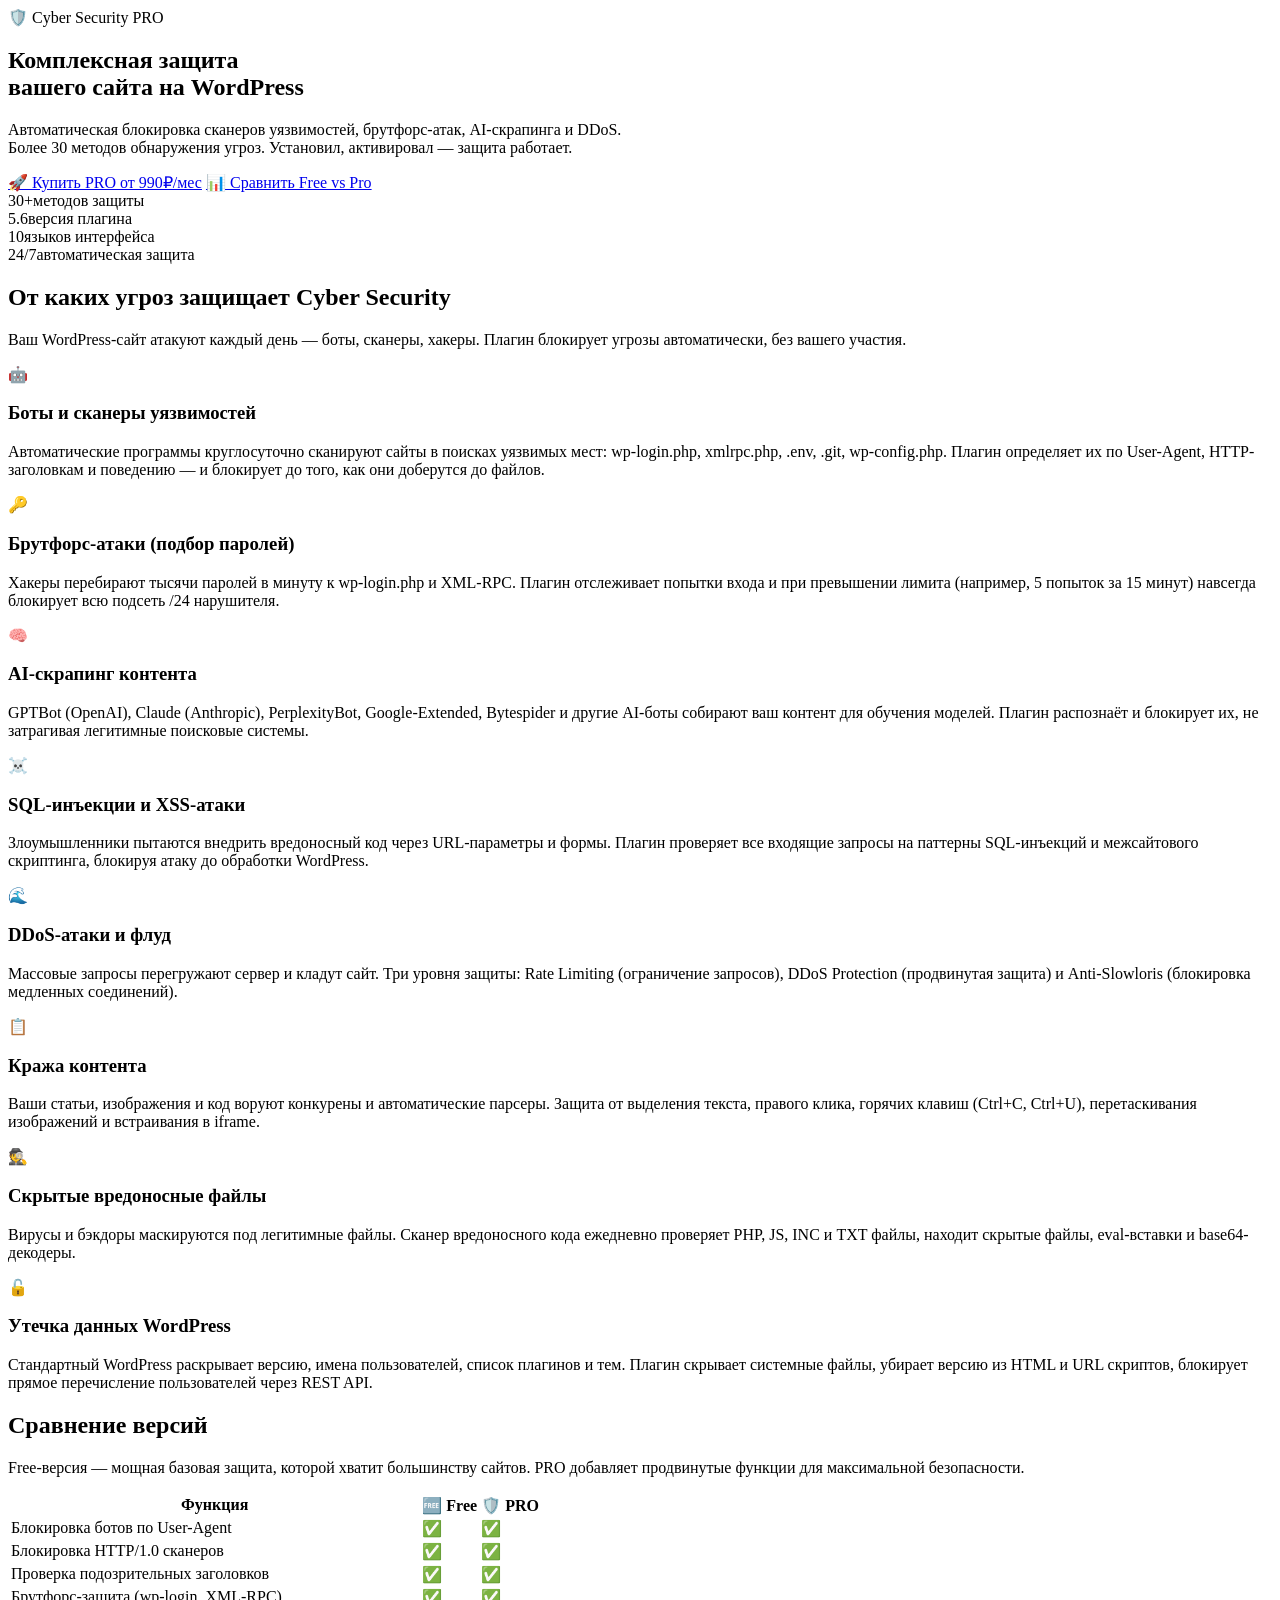
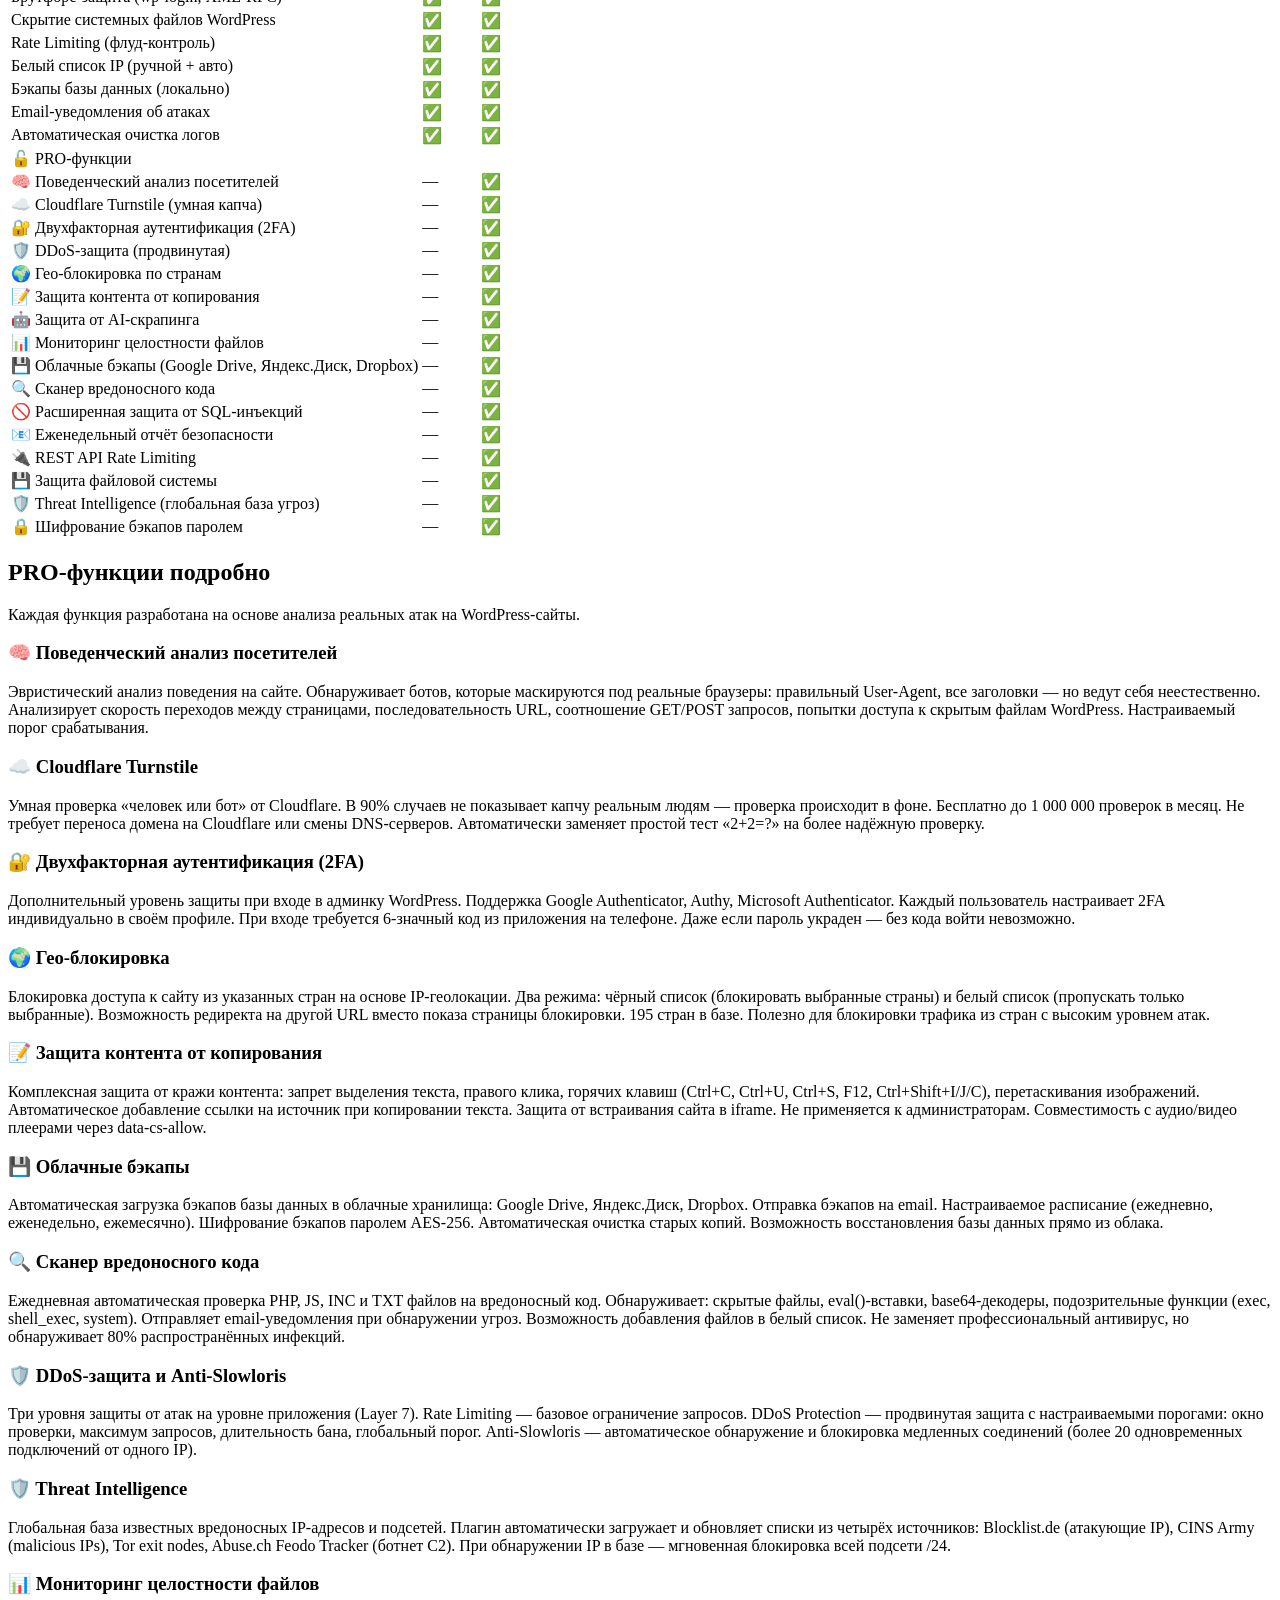
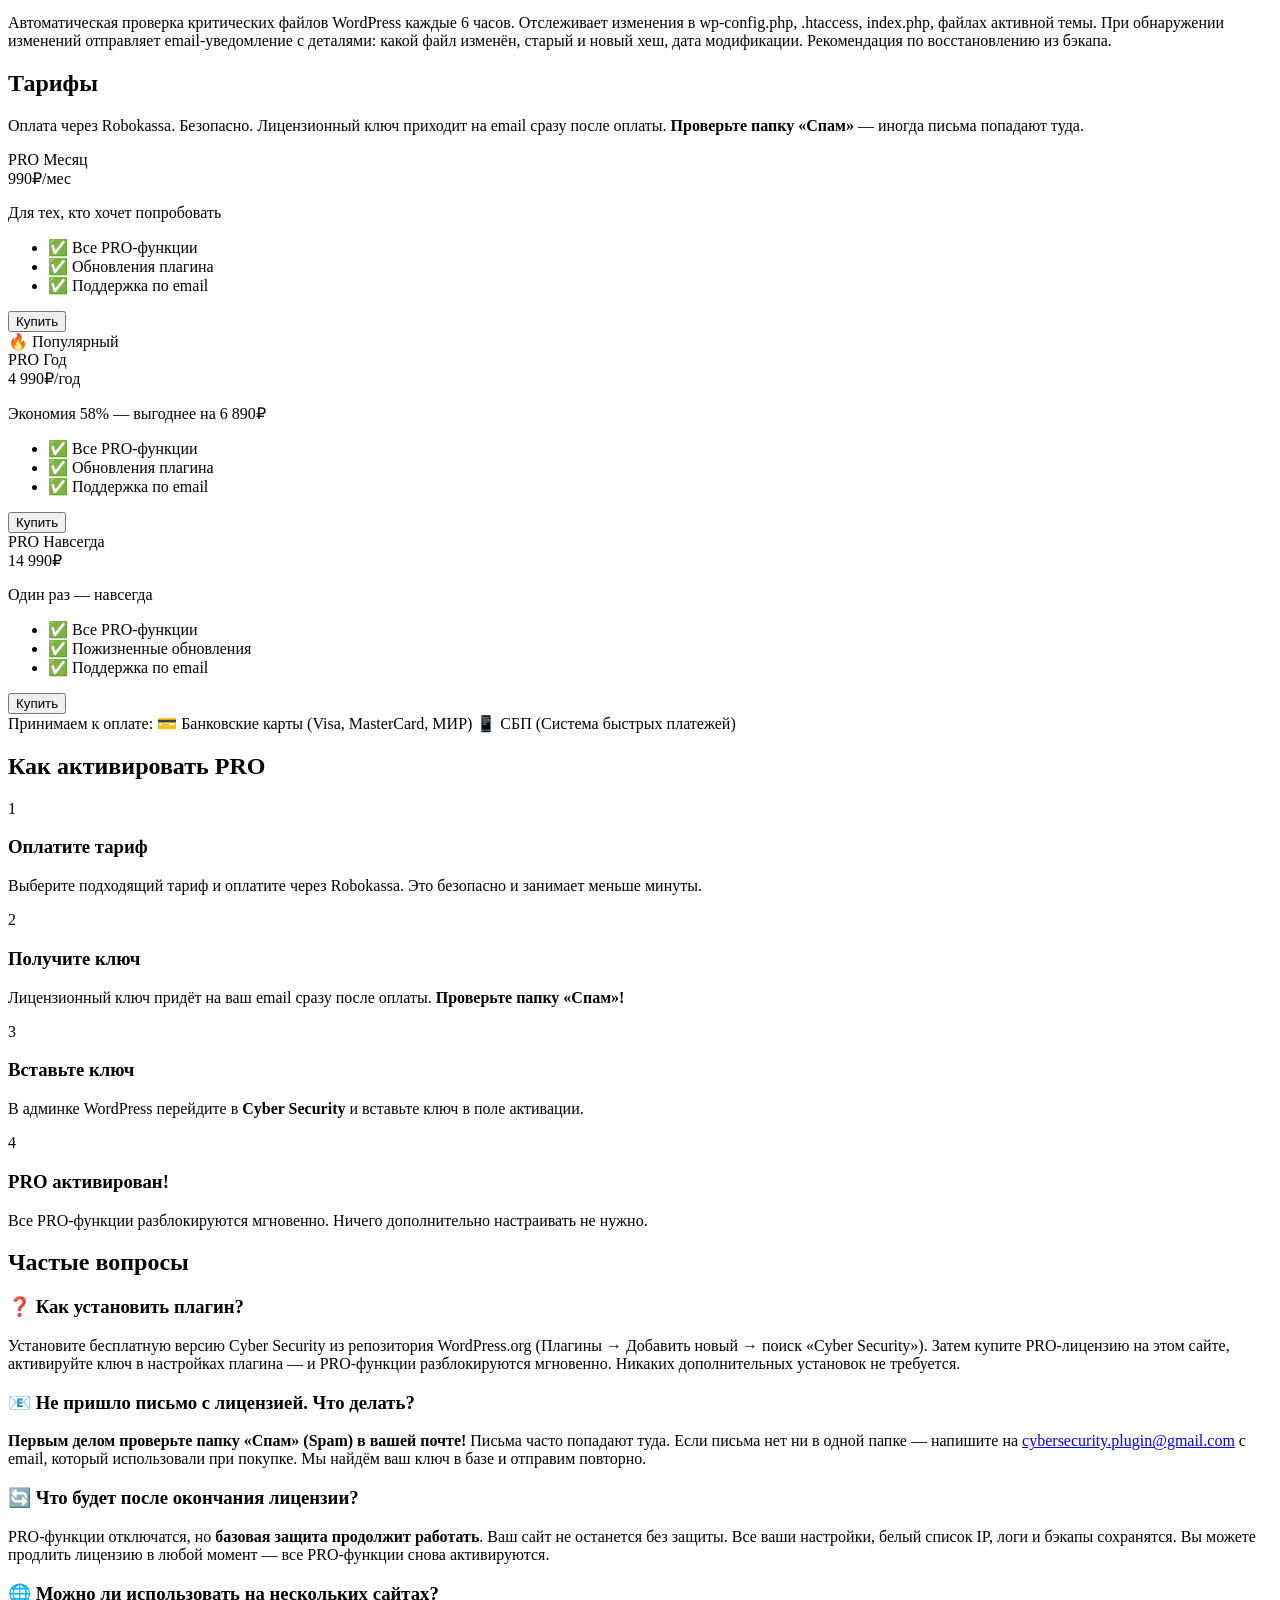
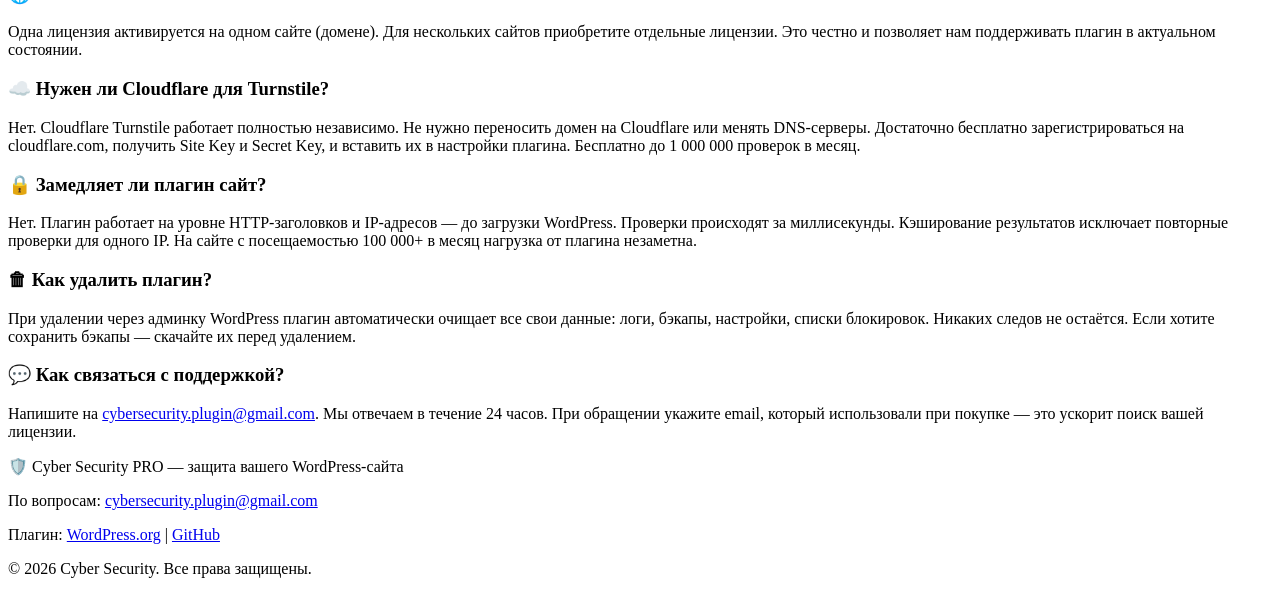
==== index.html @ d55d7295 "FIX Update index" ====
<!DOCTYPE html>
<html lang="ru">
<head>
    <meta charset="UTF-8">
    <meta name="viewport" content="width=device-width, initial-scale=1.0">
    <title>Cyber Security PRO — Защита WordPress от ботов и атак</title>
    <meta name="description" content="Комплексная защита WordPress: блокировка ботов, брутфорс-атак, AI-скрапинга, DDoS. Поведенческий анализ, 2FA, гео-блокировка, облачные бэкапы.">
    
    <link rel="icon" type="image/png" sizes="32x32" href="favicon-32x32.png">
    <link rel="icon" type="image/png" sizes="512x512" href="icon-512x512.png">
    <meta property="og:image" content="icon-512x512.png">
    <meta property="og:title" content="Cyber Security PRO — Защита WordPress">
    <meta property="og:description" content="Комплексная защита WordPress от ботов, брутфорса, AI-скрапинга и DDoS-атак.">
    
    <link rel="stylesheet" href="css/style.css">
</head>
<body>

<!-- ============================================ -->
<!-- HERO -->
<!-- ============================================ -->
<section class="hero">
    <div class="container">
        <div class="hero-logo">
            <span class="hero-shield">🛡️</span>
            <span class="hero-brand">Cyber Security</span>
            <span class="hero-badge-pro">PRO</span>
        </div>
        <h1 class="hero-title">
            Комплексная защита<br>
            <span class="text-green">вашего сайта на WordPress</span>
        </h1>
        <p class="hero-subtitle">
            Автоматическая блокировка сканеров уязвимостей, брутфорс-атак, AI-скрапинга и DDoS.<br>
            Более 30 методов обнаружения угроз. Установил, активировал — защита работает.
        </p>
        <div class="hero-buttons">
            <a href="#pricing" class="btn btn-green">🚀 Купить PRO от 990₽/мес</a>
            <a href="#comparison" class="btn btn-outline">📊 Сравнить Free vs Pro</a>
        </div>
        <div class="hero-stats">
            <div class="stat"><span class="stat-number">30+</span><span class="stat-label">методов защиты</span></div>
            <div class="stat"><span class="stat-number">5.6</span><span class="stat-label">версия плагина</span></div>
            <div class="stat"><span class="stat-number">10</span><span class="stat-label">языков интерфейса</span></div>
            <div class="stat"><span class="stat-number">24/7</span><span class="stat-label">автоматическая защита</span></div>
        </div>
    </div>
</section>

<!-- ============================================ -->
<!-- УГРОЗЫ -->
<!-- ============================================ -->
<section class="threats">
    <div class="container">
        <h2 class="section-title">От каких угроз защищает Cyber Security</h2>
        <p class="section-subtitle">Ваш WordPress-сайт атакуют каждый день — боты, сканеры, хакеры. Плагин блокирует угрозы автоматически, без вашего участия.</p>
        
        <div class="threats-grid">
            <div class="threat-card">
                <div class="threat-icon">🤖</div>
                <h3>Боты и сканеры уязвимостей</h3>
                <p>Автоматические программы круглосуточно сканируют сайты в поисках уязвимых мест: wp-login.php, xmlrpc.php, .env, .git, wp-config.php. Плагин определяет их по User-Agent, HTTP-заголовкам и поведению — и блокирует до того, как они доберутся до файлов.</p>
            </div>
            <div class="threat-card">
                <div class="threat-icon">🔑</div>
                <h3>Брутфорс-атаки (подбор паролей)</h3>
                <p>Хакеры перебирают тысячи паролей в минуту к wp-login.php и XML-RPC. Плагин отслеживает попытки входа и при превышении лимита (например, 5 попыток за 15 минут) навсегда блокирует всю подсеть /24 нарушителя.</p>
            </div>
            <div class="threat-card">
                <div class="threat-icon">🧠</div>
                <h3>AI-скрапинг контента</h3>
                <p>GPTBot (OpenAI), Claude (Anthropic), PerplexityBot, Google-Extended, Bytespider и другие AI-боты собирают ваш контент для обучения моделей. Плагин распознаёт и блокирует их, не затрагивая легитимные поисковые системы.</p>
            </div>
            <div class="threat-card">
                <div class="threat-icon">☠️</div>
                <h3>SQL-инъекции и XSS-атаки</h3>
                <p>Злоумышленники пытаются внедрить вредоносный код через URL-параметры и формы. Плагин проверяет все входящие запросы на паттерны SQL-инъекций и межсайтового скриптинга, блокируя атаку до обработки WordPress.</p>
            </div>
            <div class="threat-card">
                <div class="threat-icon">🌊</div>
                <h3>DDoS-атаки и флуд</h3>
                <p>Массовые запросы перегружают сервер и кладут сайт. Три уровня защиты: Rate Limiting (ограничение запросов), DDoS Protection (продвинутая защита) и Anti-Slowloris (блокировка медленных соединений).</p>
            </div>
            <div class="threat-card">
                <div class="threat-icon">📋</div>
                <h3>Кража контента</h3>
                <p>Ваши статьи, изображения и код воруют конкурены и автоматические парсеры. Защита от выделения текста, правого клика, горячих клавиш (Ctrl+C, Ctrl+U), перетаскивания изображений и встраивания в iframe.</p>
            </div>
            <div class="threat-card">
                <div class="threat-icon">🕵️</div>
                <h3>Скрытые вредоносные файлы</h3>
                <p>Вирусы и бэкдоры маскируются под легитимные файлы. Сканер вредоносного кода ежедневно проверяет PHP, JS, INC и TXT файлы, находит скрытые файлы, eval-вставки и base64-декодеры.</p>
            </div>
            <div class="threat-card">
                <div class="threat-icon">🔓</div>
                <h3>Утечка данных WordPress</h3>
                <p>Стандартный WordPress раскрывает версию, имена пользователей, список плагинов и тем. Плагин скрывает системные файлы, убирает версию из HTML и URL скриптов, блокирует прямое перечисление пользователей через REST API.</p>
            </div>
        </div>
    </div>
</section>

<!-- ============================================ -->
<!-- СРАВНЕНИЕ FREE VS PRO -->
<!-- ============================================ -->
<section class="comparison" id="comparison">
    <div class="container">
        <h2 class="section-title">Сравнение версий</h2>
        <p class="section-subtitle">Free-версия — мощная базовая защита, которой хватит большинству сайтов. PRO добавляет продвинутые функции для максимальной безопасности.</p>
        
        <div class="comparison-table-wrap">
            <table class="comparison-table">
                <thead>
                    <tr>
                        <th>Функция</th>
                        <th class="col-free">🆓 Free</th>
                        <th class="col-pro">🛡️ PRO</th>
                    </tr>
                </thead>
                <tbody>
                    <tr><td>Блокировка ботов по User-Agent</td><td>✅</td><td>✅</td></tr>
                    <tr><td>Блокировка HTTP/1.0 сканеров</td><td>✅</td><td>✅</td></tr>
                    <tr><td>Проверка подозрительных заголовков</td><td>✅</td><td>✅</td></tr>
                    <tr><td>Брутфорс-защита (wp-login, XML-RPC)</td><td>✅</td><td>✅</td></tr>
                    <tr><td>Скрытие системных файлов WordPress</td><td>✅</td><td>✅</td></tr>
                    <tr><td>Rate Limiting (флуд-контроль)</td><td>✅</td><td>✅</td></tr>
                    <tr><td>Белый список IP (ручной + авто)</td><td>✅</td><td>✅</td></tr>
                    <tr><td>Бэкапы базы данных (локально)</td><td>✅</td><td>✅</td></tr>
                    <tr><td>Email-уведомления об атаках</td><td>✅</td><td>✅</td></tr>
                    <tr><td>Автоматическая очистка логов</td><td>✅</td><td>✅</td></tr>
                    <tr class="divider"><td colspan="3">🔓 PRO-функции</td></tr>
                    <tr><td>🧠 Поведенческий анализ посетителей</td><td>—</td><td>✅</td></tr>
                    <tr><td>☁️ Cloudflare Turnstile (умная капча)</td><td>—</td><td>✅</td></tr>
                    <tr><td>🔐 Двухфакторная аутентификация (2FA)</td><td>—</td><td>✅</td></tr>
                    <tr><td>🛡️ DDoS-защита (продвинутая)</td><td>—</td><td>✅</td></tr>
                    <tr><td>🌍 Гео-блокировка по странам</td><td>—</td><td>✅</td></tr>
                    <tr><td>📝 Защита контента от копирования</td><td>—</td><td>✅</td></tr>
                    <tr><td>🤖 Защита от AI-скрапинга</td><td>—</td><td>✅</td></tr>
                    <tr><td>📊 Мониторинг целостности файлов</td><td>—</td><td>✅</td></tr>
                    <tr><td>💾 Облачные бэкапы (Google Drive, Яндекс.Диск, Dropbox)</td><td>—</td><td>✅</td></tr>
                    <tr><td>🔍 Сканер вредоносного кода</td><td>—</td><td>✅</td></tr>
                    <tr><td>🚫 Расширенная защита от SQL-инъекций</td><td>—</td><td>✅</td></tr>
                    <tr><td>📧 Еженедельный отчёт безопасности</td><td>—</td><td>✅</td></tr>
                    <tr><td>🔌 REST API Rate Limiting</td><td>—</td><td>✅</td></tr>
                    <tr><td>💾 Защита файловой системы</td><td>—</td><td>✅</td></tr>
                    <tr><td>🛡️ Threat Intelligence (глобальная база угроз)</td><td>—</td><td>✅</td></tr>
                    <tr><td>🔒 Шифрование бэкапов паролем</td><td>—</td><td>✅</td></tr>
                </tbody>
            </table>
        </div>
    </div>
</section>

<!-- ============================================ -->
<!-- PRO-ФУНКЦИИ ПОДРОБНО -->
<!-- ============================================ -->
<section class="pro-features">
    <div class="container">
        <h2 class="section-title">PRO-функции подробно</h2>
        <p class="section-subtitle">Каждая функция разработана на основе анализа реальных атак на WordPress-сайты.</p>
        
        <div class="pro-features-grid">
            <div class="pro-feature-card">
                <h3>🧠 Поведенческий анализ посетителей</h3>
                <p>Эвристический анализ поведения на сайте. Обнаруживает ботов, которые маскируются под реальные браузеры: правильный User-Agent, все заголовки — но ведут себя неестественно. Анализирует скорость переходов между страницами, последовательность URL, соотношение GET/POST запросов, попытки доступа к скрытым файлам WordPress. Настраиваемый порог срабатывания.</p>
            </div>
            <div class="pro-feature-card">
                <h3>☁️ Cloudflare Turnstile</h3>
                <p>Умная проверка «человек или бот» от Cloudflare. В 90% случаев не показывает капчу реальным людям — проверка происходит в фоне. Бесплатно до 1 000 000 проверок в месяц. Не требует переноса домена на Cloudflare или смены DNS-серверов. Автоматически заменяет простой тест «2+2=?» на более надёжную проверку.</p>
            </div>
            <div class="pro-feature-card">
                <h3>🔐 Двухфакторная аутентификация (2FA)</h3>
                <p>Дополнительный уровень защиты при входе в админку WordPress. Поддержка Google Authenticator, Authy, Microsoft Authenticator. Каждый пользователь настраивает 2FA индивидуально в своём профиле. При входе требуется 6-значный код из приложения на телефоне. Даже если пароль украден — без кода войти невозможно.</p>
            </div>
            <div class="pro-feature-card">
                <h3>🌍 Гео-блокировка</h3>
                <p>Блокировка доступа к сайту из указанных стран на основе IP-геолокации. Два режима: чёрный список (блокировать выбранные страны) и белый список (пропускать только выбранные). Возможность редиректа на другой URL вместо показа страницы блокировки. 195 стран в базе. Полезно для блокировки трафика из стран с высоким уровнем атак.</p>
            </div>
            <div class="pro-feature-card">
                <h3>📝 Защита контента от копирования</h3>
                <p>Комплексная защита от кражи контента: запрет выделения текста, правого клика, горячих клавиш (Ctrl+C, Ctrl+U, Ctrl+S, F12, Ctrl+Shift+I/J/C), перетаскивания изображений. Автоматическое добавление ссылки на источник при копировании текста. Защита от встраивания сайта в iframe. Не применяется к администраторам. Совместимость с аудио/видео плеерами через data-cs-allow.</p>
            </div>
            <div class="pro-feature-card">
                <h3>💾 Облачные бэкапы</h3>
                <p>Автоматическая загрузка бэкапов базы данных в облачные хранилища: Google Drive, Яндекс.Диск, Dropbox. Отправка бэкапов на email. Настраиваемое расписание (ежедневно, еженедельно, ежемесячно). Шифрование бэкапов паролем AES-256. Автоматическая очистка старых копий. Возможность восстановления базы данных прямо из облака.</p>
            </div>
            <div class="pro-feature-card">
                <h3>🔍 Сканер вредоносного кода</h3>
                <p>Ежедневная автоматическая проверка PHP, JS, INC и TXT файлов на вредоносный код. Обнаруживает: скрытые файлы, eval()-вставки, base64-декодеры, подозрительные функции (exec, shell_exec, system). Отправляет email-уведомления при обнаружении угроз. Возможность добавления файлов в белый список. Не заменяет профессиональный антивирус, но обнаруживает 80% распространённых инфекций.</p>
            </div>
            <div class="pro-feature-card">
                <h3>🛡️ DDoS-защита и Anti-Slowloris</h3>
                <p>Три уровня защиты от атак на уровне приложения (Layer 7). Rate Limiting — базовое ограничение запросов. DDoS Protection — продвинутая защита с настраиваемыми порогами: окно проверки, максимум запросов, длительность бана, глобальный порог. Anti-Slowloris — автоматическое обнаружение и блокировка медленных соединений (более 20 одновременных подключений от одного IP).</p>
            </div>
            <div class="pro-feature-card">
                <h3>🛡️ Threat Intelligence</h3>
                <p>Глобальная база известных вредоносных IP-адресов и подсетей. Плагин автоматически загружает и обновляет списки из четырёх источников: Blocklist.de (атакующие IP), CINS Army (malicious IPs), Tor exit nodes, Abuse.ch Feodo Tracker (ботнет C2). При обнаружении IP в базе — мгновенная блокировка всей подсети /24.</p>
            </div>
            <div class="pro-feature-card">
                <h3>📊 Мониторинг целостности файлов</h3>
                <p>Автоматическая проверка критических файлов WordPress каждые 6 часов. Отслеживает изменения в wp-config.php, .htaccess, index.php, файлах активной темы. При обнаружении изменений отправляет email-уведомление с деталями: какой файл изменён, старый и новый хеш, дата модификации. Рекомендация по восстановлению из бэкапа.</p>
            </div>
        </div>
    </div>
</section>

<!-- ============================================ -->
<!-- ТАРИФЫ -->
<!-- ============================================ -->
<section class="pricing-section" id="pricing">
    <div class="container">
        <h2 class="section-title">Тарифы</h2>
        <p class="section-subtitle">Оплата через Robokassa. Безопасно. Лицензионный ключ приходит на email сразу после оплаты. <strong>Проверьте папку «Спам»</strong> — иногда письма попадают туда.</p>
        
        <div class="pricing">
            <div class="plan">
                <div class="plan-name">PRO Месяц</div>
                <div class="plan-price">990₽<span>/мес</span></div>
                <p class="plan-desc">Для тех, кто хочет попробовать</p>
                <ul>
                    <li>✅ Все PRO-функции</li>
                    <li>✅ Обновления плагина</li>
                    <li>✅ Поддержка по email</li>
                </ul>
                <button onclick="buyPlan('monthly')" class="btn-buy">Купить</button>
            </div>
            
            <div class="plan featured">
                <div class="plan-badge">🔥 Популярный</div>
                <div class="plan-name">PRO Год</div>
                <div class="plan-price">4 990₽<span>/год</span></div>
                <p class="plan-desc">Экономия 58% — выгоднее на 6 890₽</p>
                <ul>
                    <li>✅ Все PRO-функции</li>
                    <li>✅ Обновления плагина</li>
                    <li>✅ Поддержка по email</li>
                </ul>
                <button onclick="buyPlan('yearly')" class="btn-buy">Купить</button>
            </div>
            
            <div class="plan">
                <div class="plan-name">PRO Навсегда</div>
                <div class="plan-price">14 990₽</div>
                <p class="plan-desc">Один раз — навсегда</p>
                <ul>
                    <li>✅ Все PRO-функции</li>
                    <li>✅ Пожизненные обновления</li>
                    <li>✅ Поддержка по email</li>
                </ul>
                <button onclick="buyPlan('lifetime')" class="btn-buy">Купить</button>
            </div>
        </div>
        
        <div class="payment-methods">
            <span>Принимаем к оплате:</span>
            <span class="payment-icon">💳</span> Банковские карты (Visa, MasterCard, МИР)
            <span class="payment-icon">📱</span> СБП (Система быстрых платежей)
        </div>
    </div>
</section>

<!-- ============================================ -->
<!-- КАК АКТИВИРОВАТЬ -->
<!-- ============================================ -->
<section class="how-it-works">
    <div class="container">
        <h2 class="section-title">Как активировать PRO</h2>
        <div class="steps">
            <div class="step">
                <div class="step-number">1</div>
                <h3>Оплатите тариф</h3>
                <p>Выберите подходящий тариф и оплатите через Robokassa. Это безопасно и занимает меньше минуты.</p>
            </div>
            <div class="step">
                <div class="step-number">2</div>
                <h3>Получите ключ</h3>
                <p>Лицензионный ключ придёт на ваш email сразу после оплаты. <strong>Проверьте папку «Спам»!</strong></p>
            </div>
            <div class="step">
                <div class="step-number">3</div>
                <h3>Вставьте ключ</h3>
                <p>В админке WordPress перейдите в <strong>Cyber Security</strong> и вставьте ключ в поле активации.</p>
            </div>
            <div class="step">
                <div class="step-number">4</div>
                <h3>PRO активирован!</h3>
                <p>Все PRO-функции разблокируются мгновенно. Ничего дополнительно настраивать не нужно.</p>
            </div>
        </div>
    </div>
</section>

<!-- ============================================ -->
<!-- FAQ -->
<!-- ============================================ -->
<section class="faq">
    <div class="container">
        <h2 class="section-title">Частые вопросы</h2>
        
        <div class="faq-item">
            <h3>❓ Как установить плагин?</h3>
            <p>Установите бесплатную версию Cyber Security из репозитория WordPress.org (Плагины → Добавить новый → поиск «Cyber Security»). Затем купите PRO-лицензию на этом сайте, активируйте ключ в настройках плагина — и PRO-функции разблокируются мгновенно. Никаких дополнительных установок не требуется.</p>
        </div>
        
        <div class="faq-item">
            <h3>📧 Не пришло письмо с лицензией. Что делать?</h3>
            <p><strong>Первым делом проверьте папку «Спам» (Spam) в вашей почте!</strong> Письма часто попадают туда. Если письма нет ни в одной папке — напишите на <a href="mailto:cybersecurity.plugin@gmail.com">cybersecurity.plugin@gmail.com</a> с email, который использовали при покупке. Мы найдём ваш ключ в базе и отправим повторно.</p>
        </div>
        
        <div class="faq-item">
            <h3>🔄 Что будет после окончания лицензии?</h3>
            <p>PRO-функции отключатся, но <strong>базовая защита продолжит работать</strong>. Ваш сайт не останется без защиты. Все ваши настройки, белый список IP, логи и бэкапы сохранятся. Вы можете продлить лицензию в любой момент — все PRO-функции снова активируются.</p>
        </div>
        
        <div class="faq-item">
            <h3>🌐 Можно ли использовать на нескольких сайтах?</h3>
            <p>Одна лицензия активируется на одном сайте (домене). Для нескольких сайтов приобретите отдельные лицензии. Это честно и позволяет нам поддерживать плагин в актуальном состоянии.</p>
        </div>
        
        <div class="faq-item">
            <h3>☁️ Нужен ли Cloudflare для Turnstile?</h3>
            <p>Нет. Cloudflare Turnstile работает полностью независимо. Не нужно переносить домен на Cloudflare или менять DNS-серверы. Достаточно бесплатно зарегистрироваться на cloudflare.com, получить Site Key и Secret Key, и вставить их в настройки плагина. Бесплатно до 1 000 000 проверок в месяц.</p>
        </div>
        
        <div class="faq-item">
            <h3>🔒 Замедляет ли плагин сайт?</h3>
            <p>Нет. Плагин работает на уровне HTTP-заголовков и IP-адресов — до загрузки WordPress. Проверки происходят за миллисекунды. Кэширование результатов исключает повторные проверки для одного IP. На сайте с посещаемостью 100 000+ в месяц нагрузка от плагина незаметна.</p>
        </div>
        
        <div class="faq-item">
            <h3>🗑 Как удалить плагин?</h3>
            <p>При удалении через админку WordPress плагин автоматически очищает все свои данные: логи, бэкапы, настройки, списки блокировок. Никаких следов не остаётся. Если хотите сохранить бэкапы — скачайте их перед удалением.</p>
        </div>
        
        <div class="faq-item">
            <h3>💬 Как связаться с поддержкой?</h3>
            <p>Напишите на <a href="mailto:cybersecurity.plugin@gmail.com">cybersecurity.plugin@gmail.com</a>. Мы отвечаем в течение 24 часов. При обращении укажите email, который использовали при покупке — это ускорит поиск вашей лицензии.</p>
        </div>
    </div>
</section>

<!-- ============================================ -->
<!-- ФУТЕР -->
<!-- ============================================ -->
<footer class="footer">
    <div class="container">
        <p>🛡️ Cyber Security PRO — защита вашего WordPress-сайта</p>
        <p>По вопросам: <a href="mailto:cybersecurity.plugin@gmail.com">cybersecurity.plugin@gmail.com</a></p>
        <p>Плагин: <a href="https://wordpress.org/plugins/cyber-security/" target="_blank">WordPress.org</a> | <a href="https://github.com/gataurus/cyber-security" target="_blank">GitHub</a></p>
        <p class="copyright">© 2026 Cyber Security. Все права защищены.</p>
    </div>
</footer>

<!-- Модальное окно для email -->
<div id="email-modal" class="modal" style="display:none;">
    <div class="modal-content">
        <h2>Введите email для получения ключа</h2>
        <p>Лицензионный ключ будет отправлен на этот адрес сразу после оплаты. <strong>Проверьте папку «Спам»!</strong></p>
        <input type="email" id="email-input" placeholder="your@email.com" required>
        <p id="email-error" style="color:#ff4040;display:none;">Введите корректный email</p>
        <button onclick="confirmEmail()" class="btn-buy">Продолжить</button>
        <button onclick="closeModal()" class="btn-cancel">Отмена</button>
    </div>
</div>

<script src="js/payment.js"></script>
</body>
</html>
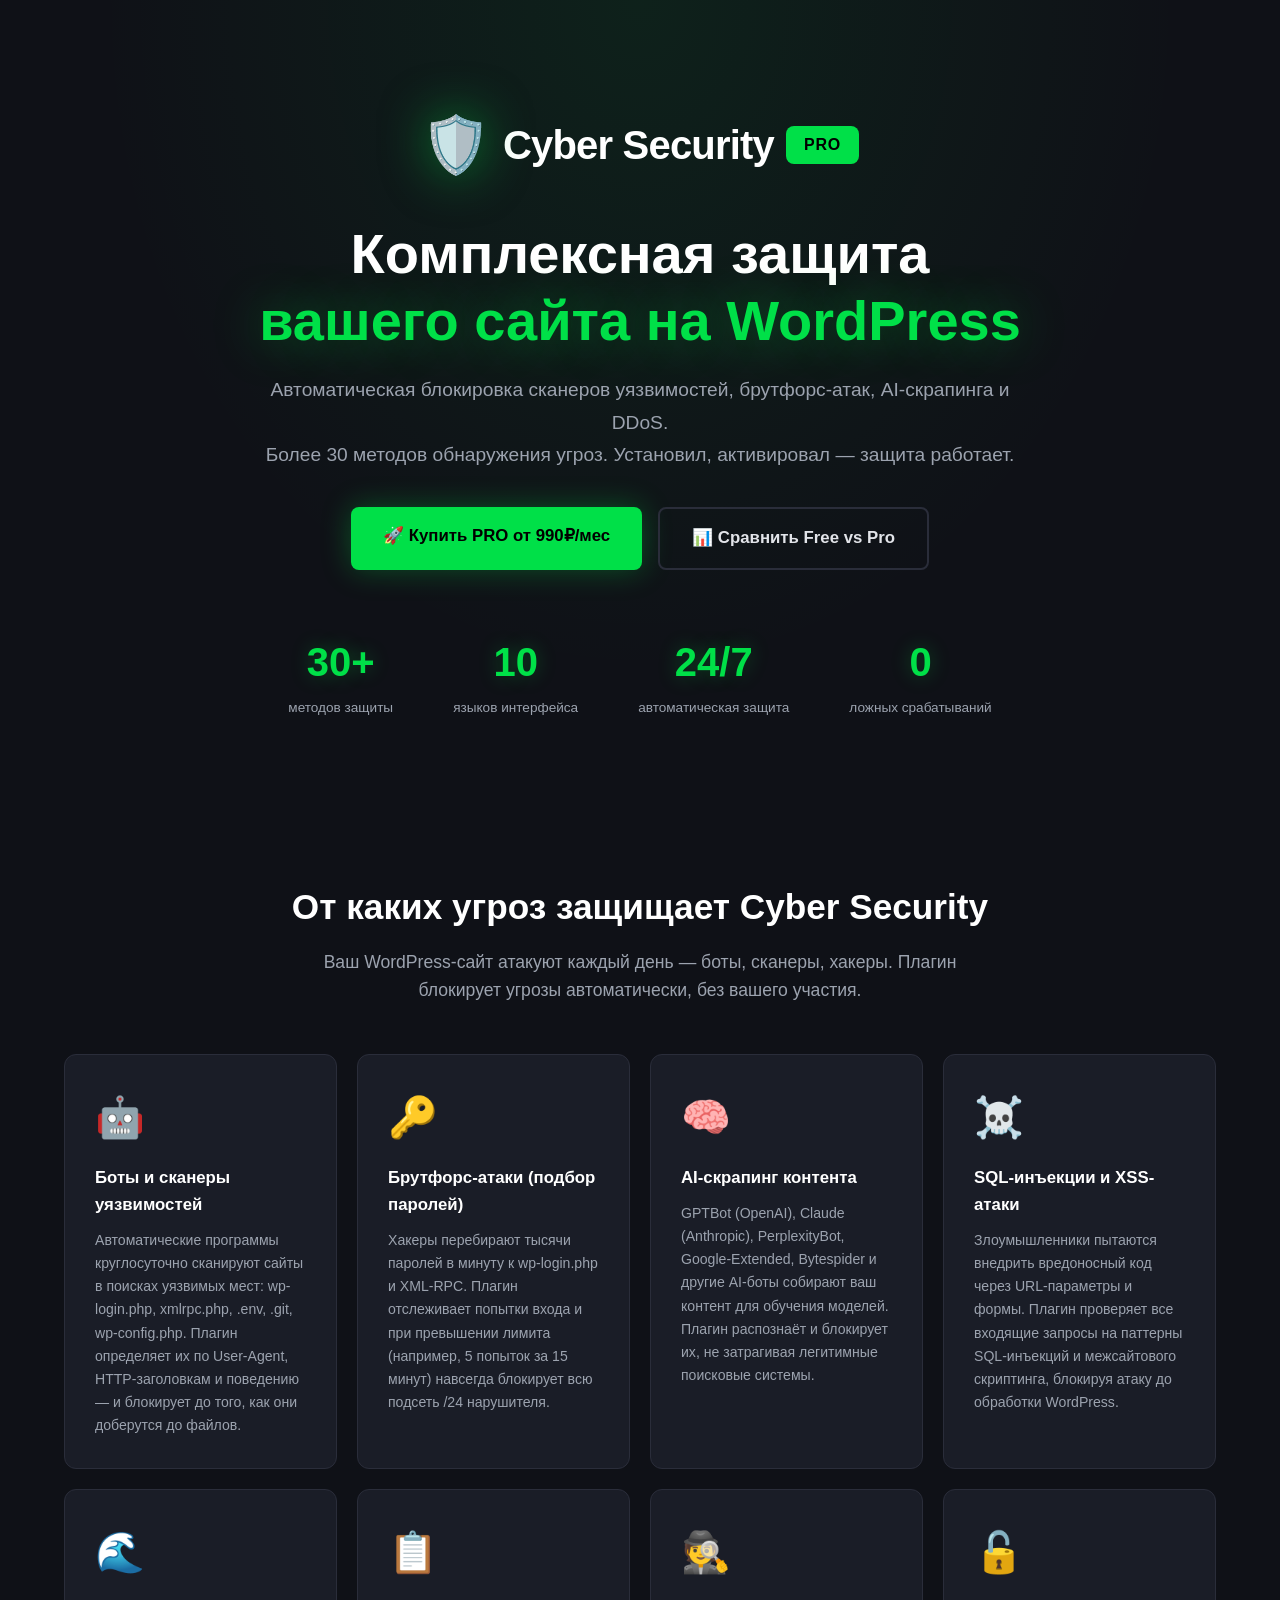
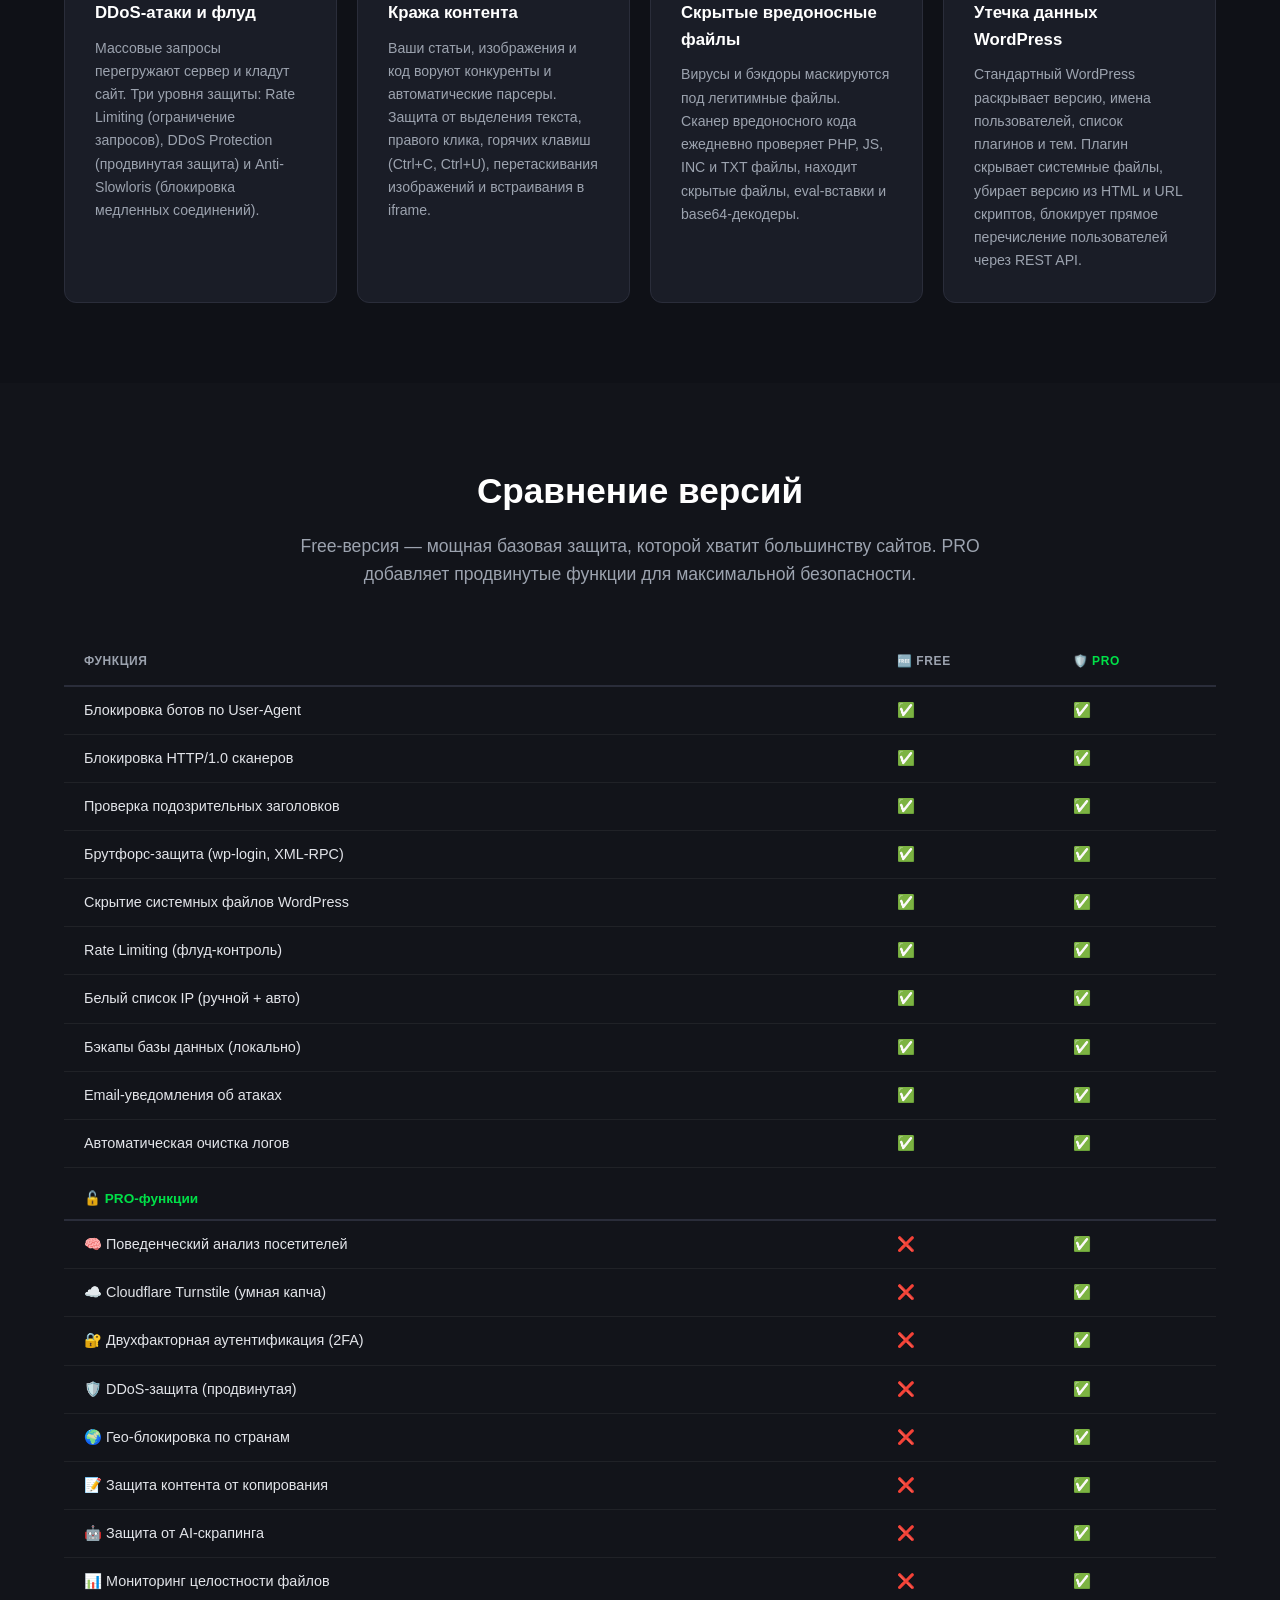
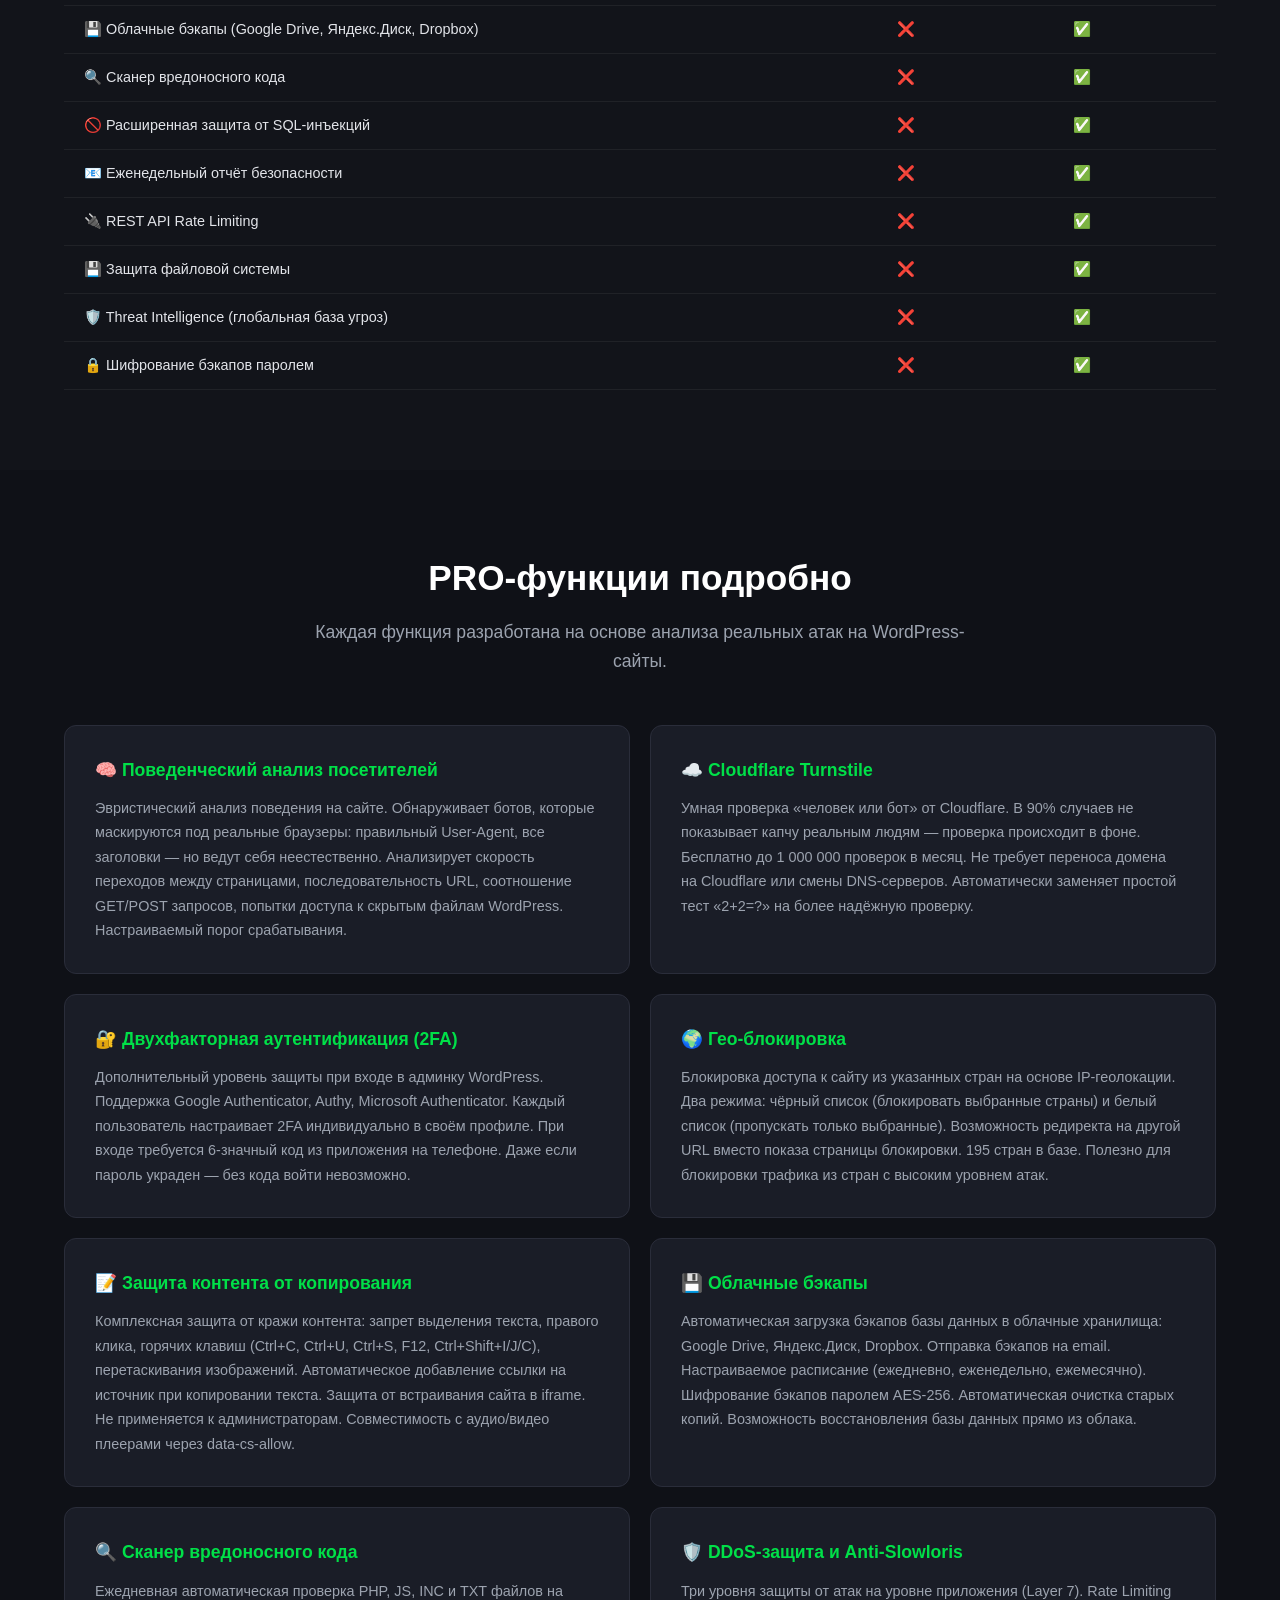
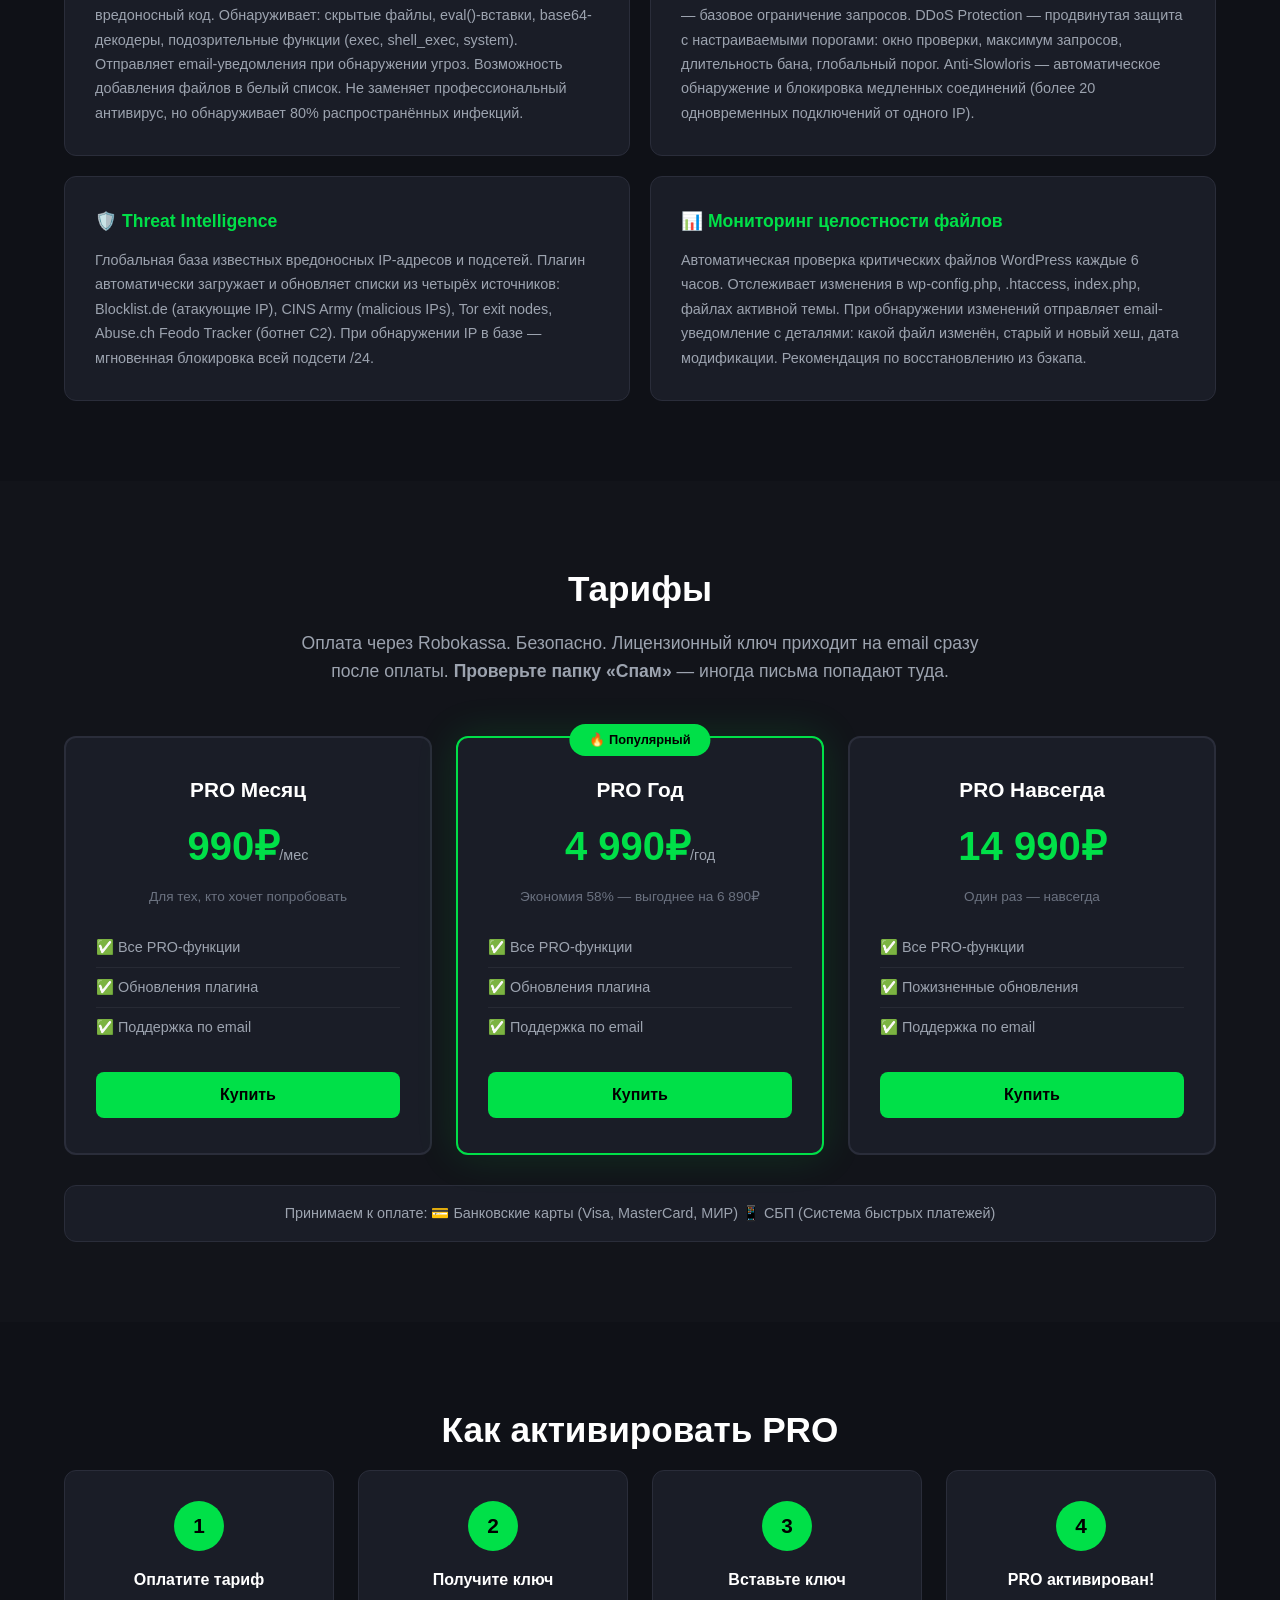
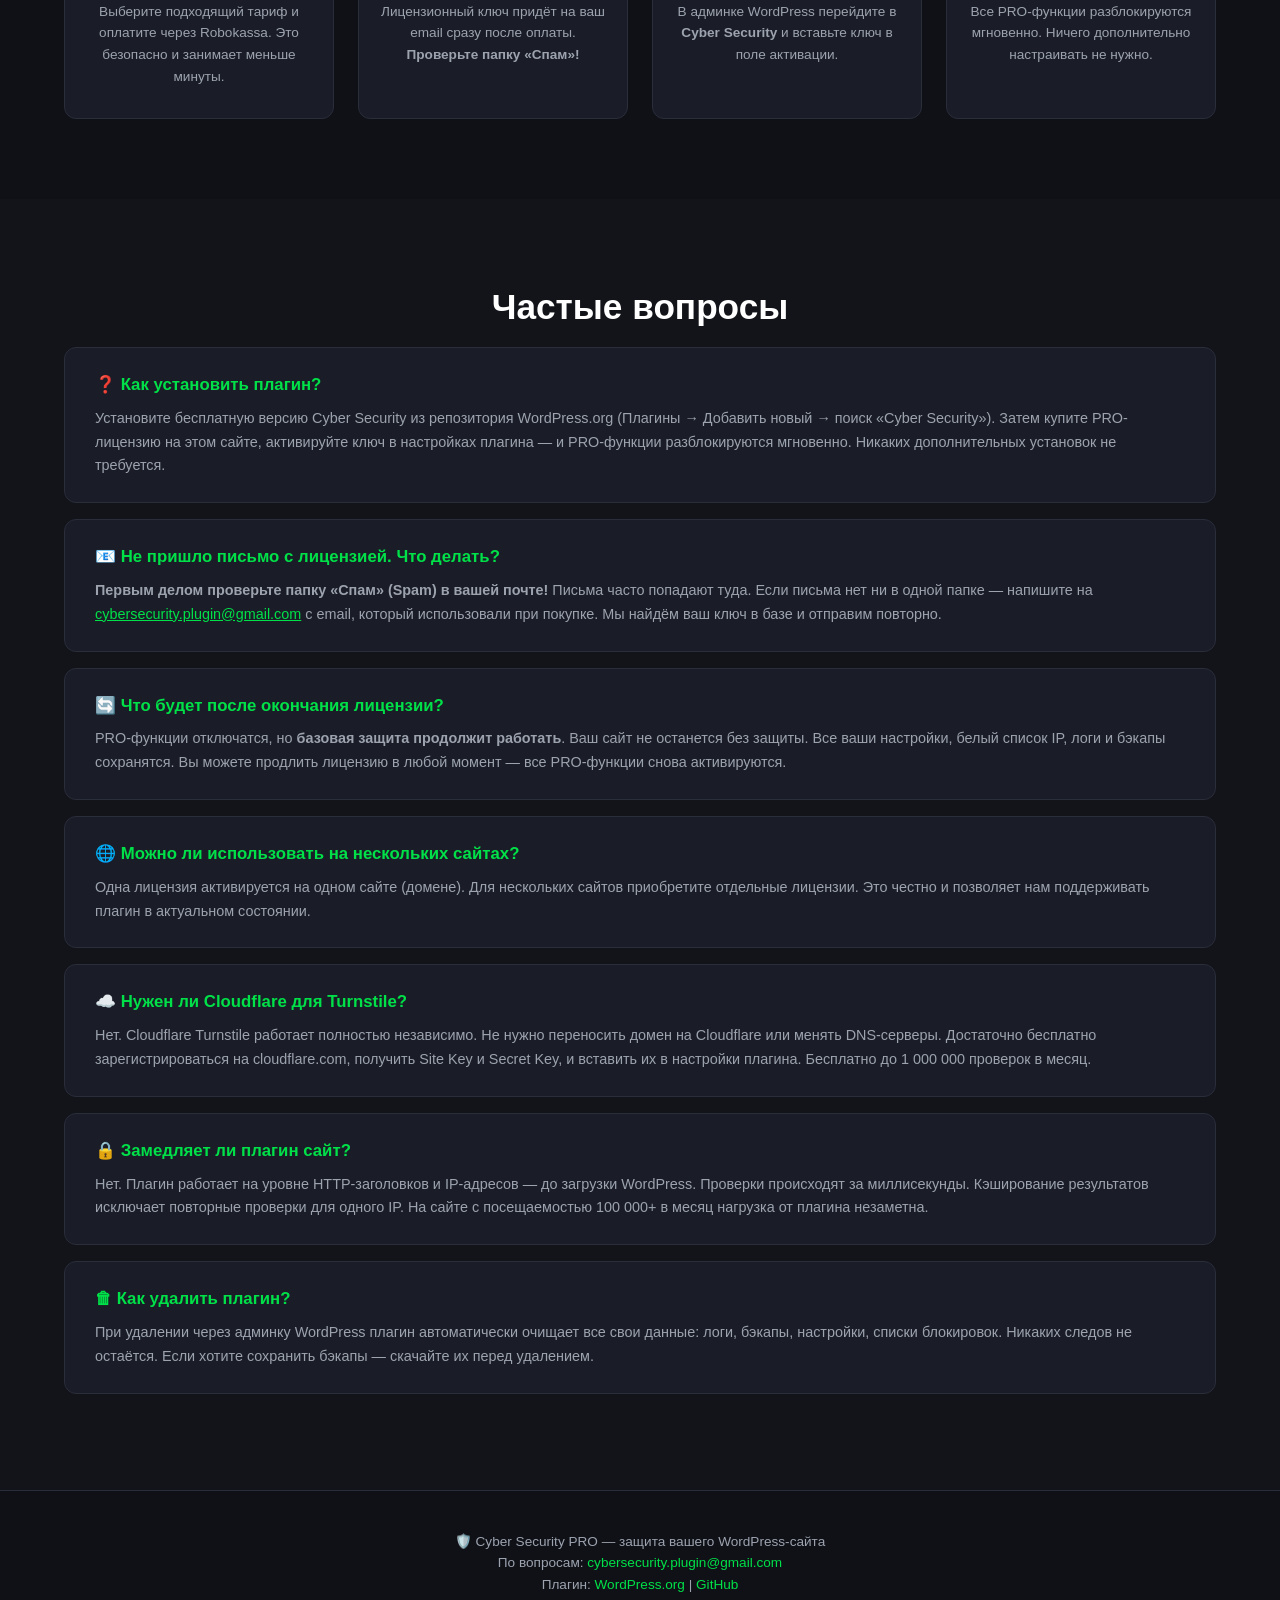
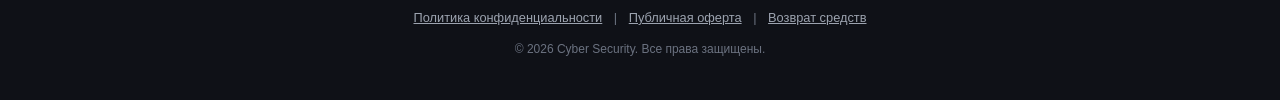
==== commit a4de3063: "FIX Update index.html" ====
--- a/index.html
+++ b/index.html
@@ -13,9 +13,11 @@
     <meta property="og:description" content="Комплексная защита WordPress от ботов, брутфорса, AI-скрапинга и DDoS-атак.">
     
     <link rel="stylesheet" href="css/style.css">
+    <script src="js/translations.js"></script>
+<script src="js/i18n.js"></script>
 </head>
 <body>
-
+<div id="lang-switcher" class="lang-switcher"></div>
 <!-- ============================================ -->
 <!-- HERO -->
 <!-- ============================================ -->
@@ -40,9 +42,9 @@
         </div>
         <div class="hero-stats">
             <div class="stat"><span class="stat-number">30+</span><span class="stat-label">методов защиты</span></div>
-            <div class="stat"><span class="stat-number">5.6</span><span class="stat-label">версия плагина</span></div>
             <div class="stat"><span class="stat-number">10</span><span class="stat-label">языков интерфейса</span></div>
             <div class="stat"><span class="stat-number">24/7</span><span class="stat-label">автоматическая защита</span></div>
+            <div class="stat"><span class="stat-number">0</span><span class="stat-label">ложных срабатываний</span></div>
         </div>
     </div>
 </section>
@@ -84,7 +86,7 @@
             <div class="threat-card">
                 <div class="threat-icon">📋</div>
                 <h3>Кража контента</h3>
-                <p>Ваши статьи, изображения и код воруют конкурены и автоматические парсеры. Защита от выделения текста, правого клика, горячих клавиш (Ctrl+C, Ctrl+U), перетаскивания изображений и встраивания в iframe.</p>
+                <p>Ваши статьи, изображения и код воруют конкуренты и автоматические парсеры. Защита от выделения текста, правого клика, горячих клавиш (Ctrl+C, Ctrl+U), перетаскивания изображений и встраивания в iframe.</p>
             </div>
             <div class="threat-card">
                 <div class="threat-icon">🕵️</div>
@@ -129,22 +131,22 @@
                     <tr><td>Email-уведомления об атаках</td><td>✅</td><td>✅</td></tr>
                     <tr><td>Автоматическая очистка логов</td><td>✅</td><td>✅</td></tr>
                     <tr class="divider"><td colspan="3">🔓 PRO-функции</td></tr>
-                    <tr><td>🧠 Поведенческий анализ посетителей</td><td>—</td><td>✅</td></tr>
-                    <tr><td>☁️ Cloudflare Turnstile (умная капча)</td><td>—</td><td>✅</td></tr>
-                    <tr><td>🔐 Двухфакторная аутентификация (2FA)</td><td>—</td><td>✅</td></tr>
-                    <tr><td>🛡️ DDoS-защита (продвинутая)</td><td>—</td><td>✅</td></tr>
-                    <tr><td>🌍 Гео-блокировка по странам</td><td>—</td><td>✅</td></tr>
-                    <tr><td>📝 Защита контента от копирования</td><td>—</td><td>✅</td></tr>
-                    <tr><td>🤖 Защита от AI-скрапинга</td><td>—</td><td>✅</td></tr>
-                    <tr><td>📊 Мониторинг целостности файлов</td><td>—</td><td>✅</td></tr>
-                    <tr><td>💾 Облачные бэкапы (Google Drive, Яндекс.Диск, Dropbox)</td><td>—</td><td>✅</td></tr>
-                    <tr><td>🔍 Сканер вредоносного кода</td><td>—</td><td>✅</td></tr>
-                    <tr><td>🚫 Расширенная защита от SQL-инъекций</td><td>—</td><td>✅</td></tr>
-                    <tr><td>📧 Еженедельный отчёт безопасности</td><td>—</td><td>✅</td></tr>
-                    <tr><td>🔌 REST API Rate Limiting</td><td>—</td><td>✅</td></tr>
-                    <tr><td>💾 Защита файловой системы</td><td>—</td><td>✅</td></tr>
-                    <tr><td>🛡️ Threat Intelligence (глобальная база угроз)</td><td>—</td><td>✅</td></tr>
-                    <tr><td>🔒 Шифрование бэкапов паролем</td><td>—</td><td>✅</td></tr>
+                    <tr><td>🧠 Поведенческий анализ посетителей</td><td>❌</td><td>✅</td></tr>
+                    <tr><td>☁️ Cloudflare Turnstile (умная капча)</td><td>❌</td><td>✅</td></tr>
+                    <tr><td>🔐 Двухфакторная аутентификация (2FA)</td><td>❌</td><td>✅</td></tr>
+                    <tr><td>🛡️ DDoS-защита (продвинутая)</td><td>❌</td><td>✅</td></tr>
+                    <tr><td>🌍 Гео-блокировка по странам</td><td>❌</td><td>✅</td></tr>
+                    <tr><td>📝 Защита контента от копирования</td><td>❌</td><td>✅</td></tr>
+                    <tr><td>🤖 Защита от AI-скрапинга</td><td>❌</td><td>✅</td></tr>
+                    <tr><td>📊 Мониторинг целостности файлов</td><td>❌</td><td>✅</td></tr>
+                    <tr><td>💾 Облачные бэкапы (Google Drive, Яндекс.Диск, Dropbox)</td><td>❌</td><td>✅</td></tr>
+                    <tr><td>🔍 Сканер вредоносного кода</td><td>❌</td><td>✅</td></tr>
+                    <tr><td>🚫 Расширенная защита от SQL-инъекций</td><td>❌</td><td>✅</td></tr>
+                    <tr><td>📧 Еженедельный отчёт безопасности</td><td>❌</td><td>✅</td></tr>
+                    <tr><td>🔌 REST API Rate Limiting</td><td>❌</td><td>✅</td></tr>
+                    <tr><td>💾 Защита файловой системы</td><td>❌</td><td>✅</td></tr>
+                    <tr><td>🛡️ Threat Intelligence (глобальная база угроз)</td><td>❌</td><td>✅</td></tr>
+                    <tr><td>🔒 Шифрование бэкапов паролем</td><td>❌</td><td>✅</td></tr>
                 </tbody>
             </table>
         </div>
@@ -331,11 +333,6 @@
             <h3>🗑 Как удалить плагин?</h3>
             <p>При удалении через админку WordPress плагин автоматически очищает все свои данные: логи, бэкапы, настройки, списки блокировок. Никаких следов не остаётся. Если хотите сохранить бэкапы — скачайте их перед удалением.</p>
         </div>
-        
-        <div class="faq-item">
-            <h3>💬 Как связаться с поддержкой?</h3>
-            <p>Напишите на <a href="mailto:cybersecurity.plugin@gmail.com">cybersecurity.plugin@gmail.com</a>. Мы отвечаем в течение 24 часов. При обращении укажите email, который использовали при покупке — это ускорит поиск вашей лицензии.</p>
-        </div>
     </div>
 </section>
 
@@ -347,6 +344,13 @@
         <p>🛡️ Cyber Security PRO — защита вашего WordPress-сайта</p>
         <p>По вопросам: <a href="mailto:cybersecurity.plugin@gmail.com">cybersecurity.plugin@gmail.com</a></p>
         <p>Плагин: <a href="https://wordpress.org/plugins/cyber-security/" target="_blank">WordPress.org</a> | <a href="https://github.com/gataurus/cyber-security" target="_blank">GitHub</a></p>
+        <div class="footer-links">
+            <a href="docs/privacy.html">Политика конфиденциальности</a>
+            <span>|</span>
+            <a href="docs/terms.html">Публичная оферта</a>
+            <span>|</span>
+            <a href="docs/refund.html">Возврат средств</a>
+        </div>
         <p class="copyright">© 2026 Cyber Security. Все права защищены.</p>
     </div>
 </footer>
--- a/css/style.css
+++ b/css/style.css
@@ -0,0 +1,204 @@
+/* ============================================ */
+/* RESET & BASE */
+/* ============================================ */
+:root {
+    --bg: #0f1117;
+    --bg-card: #1a1d27;
+    --bg-card-hover: #1e2130;
+    --border: #2a2d3a;
+    --border-light: rgba(255, 255, 255, 0.06);
+    --text: #e2e4e9;
+    --text-secondary: #9ca3af;
+    --text-muted: #6b7280;
+    --green: #00e048;
+    --green-dark: #00b038;
+    --green-glow: rgba(0, 224, 72, 0.15);
+    --red: #ff4040;
+    --yellow: #ffb800;
+    --blue: #00c0e8;
+    --radius: 12px;
+    --radius-sm: 8px;
+    --font: 'Inter', -apple-system, BlinkMacSystemFont, 'Segoe UI', Roboto, sans-serif;
+}
+
+* { margin: 0; padding: 0; box-sizing: border-box; }
+html { scroll-behavior: smooth; }
+
+body {
+    font-family: var(--font);
+    background: var(--bg);
+    color: var(--text);
+    line-height: 1.6;
+    -webkit-font-smoothing: antialiased;
+}
+
+.container { max-width: 1200px; margin: 0 auto; padding: 0 24px; }
+
+/* ============================================ */
+/* SECTION TITLES */
+/* ============================================ */
+.section-title {
+    font-size: 2.2rem; font-weight: 900; color: #fff;
+    text-align: center; margin-bottom: 12px;
+}
+
+.section-subtitle {
+    font-size: 1.1rem; color: var(--text-secondary);
+    text-align: center; max-width: 700px; margin: 0 auto 50px;
+}
+
+/* ============================================ */
+/* HERO */
+/* ============================================ */
+.hero {
+    padding: 100px 0 80px; text-align: center;
+    background: radial-gradient(ellipse at 50% 0%, rgba(0, 224, 72, 0.08) 0%, transparent 60%);
+}
+
+.hero-logo { display: flex; align-items: center; justify-content: center; gap: 12px; margin-bottom: 30px; }
+.hero-shield { font-size: 3.5rem; filter: drop-shadow(0 0 25px rgba(0, 224, 72, 0.5)); }
+.hero-brand { font-size: 2.5rem; font-weight: 900; color: #fff; letter-spacing: -0.02em; }
+.hero-badge-pro { background: var(--green); color: #000; padding: 6px 18px; border-radius: 8px; font-size: 1rem; font-weight: 800; letter-spacing: 0.05em; }
+
+.hero-title { font-size: 3.5rem; font-weight: 900; color: #fff; line-height: 1.2; margin-bottom: 20px; }
+.text-green { color: var(--green); text-shadow: 0 0 50px rgba(0, 224, 72, 0.4); }
+
+.hero-subtitle { font-size: 1.2rem; color: var(--text-secondary); max-width: 750px; margin: 0 auto 35px; line-height: 1.7; }
+
+.hero-buttons { display: flex; gap: 16px; justify-content: center; flex-wrap: wrap; margin-bottom: 60px; }
+
+.btn { display: inline-block; padding: 16px 32px; border-radius: var(--radius-sm); font-weight: 700; font-size: 1.05rem; text-decoration: none; cursor: pointer; transition: all 0.2s; }
+.btn-green { background: var(--green); color: #000; box-shadow: 0 0 30px rgba(0, 224, 72, 0.3); }
+.btn-green:hover { background: var(--green-dark); box-shadow: 0 0 50px rgba(0, 224, 72, 0.5); transform: translateY(-2px); }
+.btn-outline { background: transparent; color: var(--text); border: 2px solid var(--border); }
+.btn-outline:hover { border-color: var(--green); color: var(--green); }
+
+.hero-stats { display: flex; justify-content: center; gap: 60px; flex-wrap: wrap; }
+.stat { text-align: center; }
+.stat-number { display: block; font-size: 2.5rem; font-weight: 900; color: var(--green); text-shadow: 0 0 20px rgba(0, 224, 72, 0.3); }
+.stat-label { font-size: 0.85rem; color: var(--text-secondary); margin-top: 4px; }
+
+/* ============================================ */
+/* THREATS */
+/* ============================================ */
+.threats { padding: 80px 0; }
+.threats-grid { display: grid; grid-template-columns: repeat(4, 1fr); gap: 20px; }
+.threat-card { background: var(--bg-card); border: 1px solid var(--border); border-radius: var(--radius); padding: 30px; transition: all 0.2s; }
+.threat-card:hover { border-color: var(--green); box-shadow: 0 0 25px var(--green-glow); transform: translateY(-2px); }
+.threat-icon { font-size: 2.5rem; margin-bottom: 16px; }
+.threat-card h3 { font-size: 1.05rem; color: #fff; margin-bottom: 10px; }
+.threat-card p { font-size: 0.88rem; color: var(--text-secondary); line-height: 1.65; }
+
+/* ============================================ */
+/* COMPARISON TABLE */
+/* ============================================ */
+.comparison { padding: 80px 0; background: rgba(255, 255, 255, 0.01); }
+.comparison-table-wrap { overflow-x: auto; }
+.comparison-table { width: 100%; border-collapse: collapse; font-size: 0.9rem; }
+.comparison-table th { padding: 14px 20px; text-align: left; color: var(--text-secondary); font-weight: 700; text-transform: uppercase; font-size: 0.75rem; letter-spacing: 0.05em; border-bottom: 2px solid var(--border); }
+.col-free { color: var(--text-secondary) !important; }
+.col-pro { color: var(--green) !important; }
+.comparison-table td { padding: 12px 20px; border-bottom: 1px solid var(--border-light); color: var(--text); }
+.comparison-table tr:hover td { background: rgba(0, 224, 72, 0.02); }
+.comparison-table .divider td { padding: 20px 20px 10px; color: var(--green); font-weight: 700; font-size: 0.85rem; border-bottom: 2px solid var(--border); background: none !important; }
+
+/* ============================================ */
+/* PRO FEATURES */
+/* ============================================ */
+.pro-features { padding: 80px 0; }
+.pro-features-grid { display: grid; grid-template-columns: repeat(2, 1fr); gap: 20px; }
+.pro-feature-card { background: var(--bg-card); border: 1px solid var(--border); border-radius: var(--radius); padding: 30px; transition: all 0.2s; }
+.pro-feature-card:hover { border-color: var(--green); box-shadow: 0 0 25px var(--green-glow); }
+.pro-feature-card h3 { font-size: 1.1rem; color: var(--green); margin-bottom: 12px; }
+.pro-feature-card p { font-size: 0.9rem; color: var(--text-secondary); line-height: 1.7; }
+
+/* ============================================ */
+/* PRICING */
+/* ============================================ */
+.pricing-section { padding: 80px 0; background: rgba(255, 255, 255, 0.01); }
+.pricing { display: grid; grid-template-columns: repeat(3, 1fr); gap: 24px; margin-bottom: 30px; }
+.plan { background: var(--bg-card); border: 2px solid var(--border); border-radius: var(--radius); padding: 35px 30px; text-align: center; transition: all 0.3s; position: relative; display: flex; flex-direction: column; }
+.plan:hover { border-color: var(--green); box-shadow: 0 0 30px var(--green-glow); transform: translateY(-4px); }
+.plan.featured { border-color: var(--green); box-shadow: 0 0 40px var(--green-glow); }
+.plan-badge { position: absolute; top: -14px; left: 50%; transform: translateX(-50%); background: var(--green); color: #000; padding: 6px 20px; border-radius: 20px; font-size: 0.8rem; font-weight: 700; }
+.plan-name { font-size: 1.3rem; font-weight: 700; color: #fff; margin-bottom: 8px; }
+.plan-price { font-size: 2.5rem; font-weight: 900; color: var(--green); margin-bottom: 8px; }
+.plan-price span { font-size: 0.9rem; color: var(--text-secondary); font-weight: 400; }
+.plan-desc { font-size: 0.85rem; color: var(--text-muted); margin-bottom: 20px; }
+.plan ul { list-style: none; text-align: left; margin-bottom: 25px; flex-grow: 1; }
+.plan li { padding: 8px 0; color: var(--text-secondary); font-size: 0.9rem; border-bottom: 1px solid var(--border-light); }
+.plan li:last-child { border-bottom: none; }
+.btn-buy { width: 100%; padding: 14px; background: var(--green); color: #000; border: none; border-radius: var(--radius-sm); font-size: 1rem; font-weight: 700; cursor: pointer; transition: all 0.2s; margin-top: auto; }
+.btn-buy:hover { background: var(--green-dark); box-shadow: 0 0 30px rgba(0, 224, 72, 0.4); }
+.payment-methods { text-align: center; color: var(--text-secondary); font-size: 0.9rem; padding: 16px; background: var(--bg-card); border-radius: var(--radius); border: 1px solid var(--border); }
+
+/* ============================================ */
+/* HOW IT WORKS */
+/* ============================================ */
+.how-it-works { padding: 80px 0; }
+.steps { display: grid; grid-template-columns: repeat(4, 1fr); gap: 24px; }
+.step { text-align: center; padding: 30px 20px; background: var(--bg-card); border: 1px solid var(--border); border-radius: var(--radius); transition: all 0.2s; }
+.step:hover { border-color: var(--green); }
+.step-number { display: flex; align-items: center; justify-content: center; width: 50px; height: 50px; background: var(--green); color: #000; border-radius: 50%; font-size: 1.3rem; font-weight: 900; margin: 0 auto 16px; }
+.step h3 { font-size: 1rem; color: #fff; margin-bottom: 8px; }
+.step p { font-size: 0.85rem; color: var(--text-secondary); }
+
+/* ============================================ */
+/* FAQ */
+/* ============================================ */
+.faq { padding: 80px 0; background: rgba(255, 255, 255, 0.01); }
+.faq-item { background: var(--bg-card); border: 1px solid var(--border); border-radius: var(--radius); padding: 24px 30px; margin-bottom: 16px; transition: all 0.2s; }
+.faq-item:hover { border-color: rgba(0, 224, 72, 0.2); }
+.faq-item h3 { font-size: 1.05rem; color: var(--green); margin-bottom: 8px; }
+.faq-item p { font-size: 0.9rem; color: var(--text-secondary); line-height: 1.65; }
+.faq-item a { color: var(--green); text-decoration: underline; }
+
+/* ============================================ */
+/* FOOTER */
+/* ============================================ */
+.footer { padding: 40px 0; text-align: center; border-top: 1px solid var(--border); color: var(--text-secondary); font-size: 0.85rem; }
+.footer a { color: var(--green); text-decoration: none; }
+.footer a:hover { text-decoration: underline; }
+.copyright { color: var(--text-muted); font-size: 0.75rem; margin-top: 12px; }
+.footer-links {
+    margin: 12px 0;
+    font-size: 0.8rem;
+}
+
+.footer-links a {
+    color: var(--text-secondary);
+    text-decoration: underline;
+}
+
+.footer-links a:hover {
+    color: var(--green);
+}
+
+.footer-links span {
+    color: var(--text-muted);
+    margin: 0 8px;
+}
+
+/* ============================================ */
+/* MODAL */
+/* ============================================ */
+.modal { position: fixed; top: 0; left: 0; right: 0; bottom: 0; background: rgba(0, 0, 0, 0.8); display: flex; align-items: center; justify-content: center; z-index: 1000; }
+.modal-content { background: var(--bg-card); border: 2px solid var(--border); border-radius: var(--radius); padding: 35px; max-width: 420px; width: 100%; text-align: center; }
+.modal-content h2 { font-size: 1.2rem; color: #fff; margin-bottom: 8px; }
+.modal-content p { font-size: 0.85rem; color: var(--text-secondary); margin-bottom: 20px; }
+.modal-content input { width: 100%; padding: 12px; background: #111318; border: 2px solid var(--border); border-radius: var(--radius-sm); color: #fff; font-size: 1rem; margin-bottom: 16px; }
+.modal-content input:focus { border-color: var(--green); outline: none; }
+.btn-cancel { background: transparent; color: var(--text-secondary); border: 1px solid var(--border); padding: 12px 24px; border-radius: var(--radius-sm); cursor: pointer; margin-top: 8px; font-size: 0.9rem; }
+
+/* ============================================ */
+/* RESPONSIVE */
+/* ============================================ */
+@media (max-width: 1000px) { .threats-grid { grid-template-columns: repeat(2, 1fr); } }
+@media (max-width: 768px) {
+    .threats-grid, .pro-features-grid, .pricing, .steps { grid-template-columns: 1fr; }
+    .hero-title { font-size: 2rem; }
+    .hero-brand { font-size: 1.5rem; }
+    .hero-shield { font-size: 2.5rem; }
+    .hero-stats { gap: 30px; }
+    .section-title { font-size: 1.6rem; }
+}
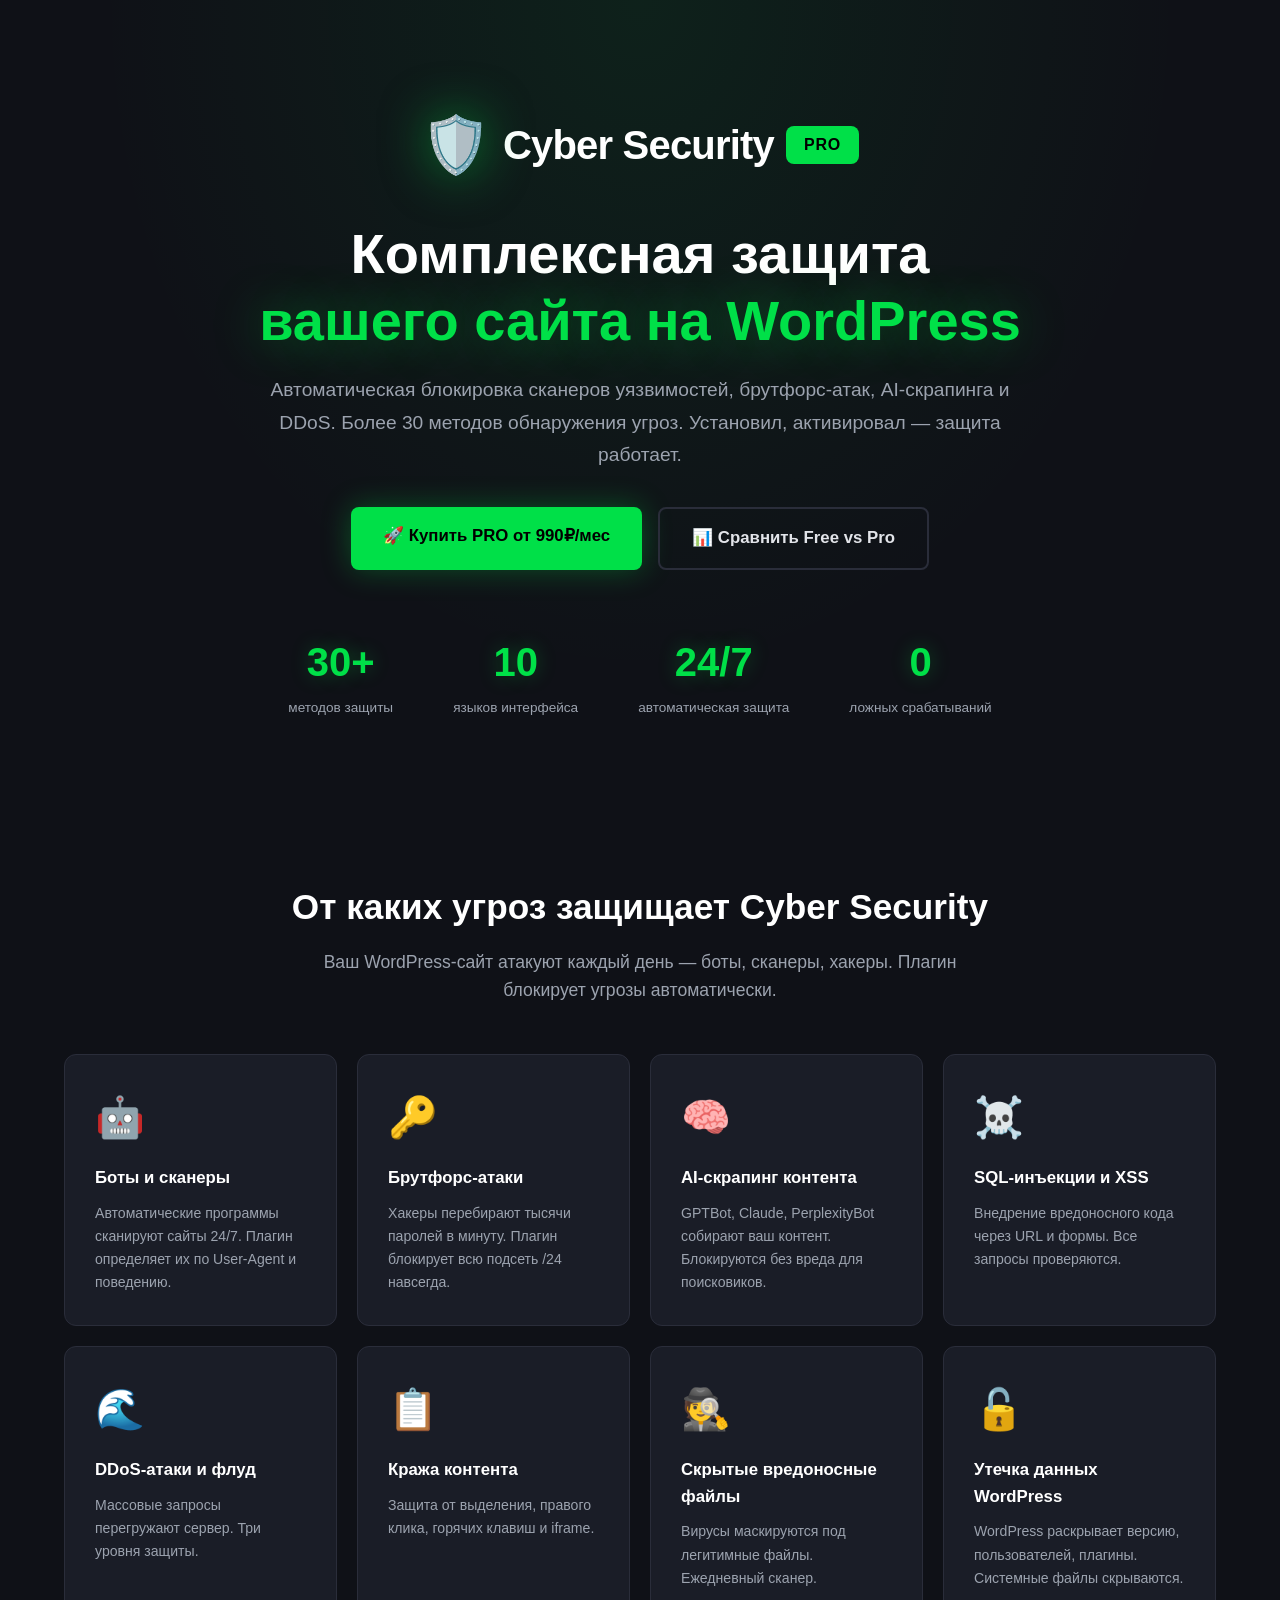
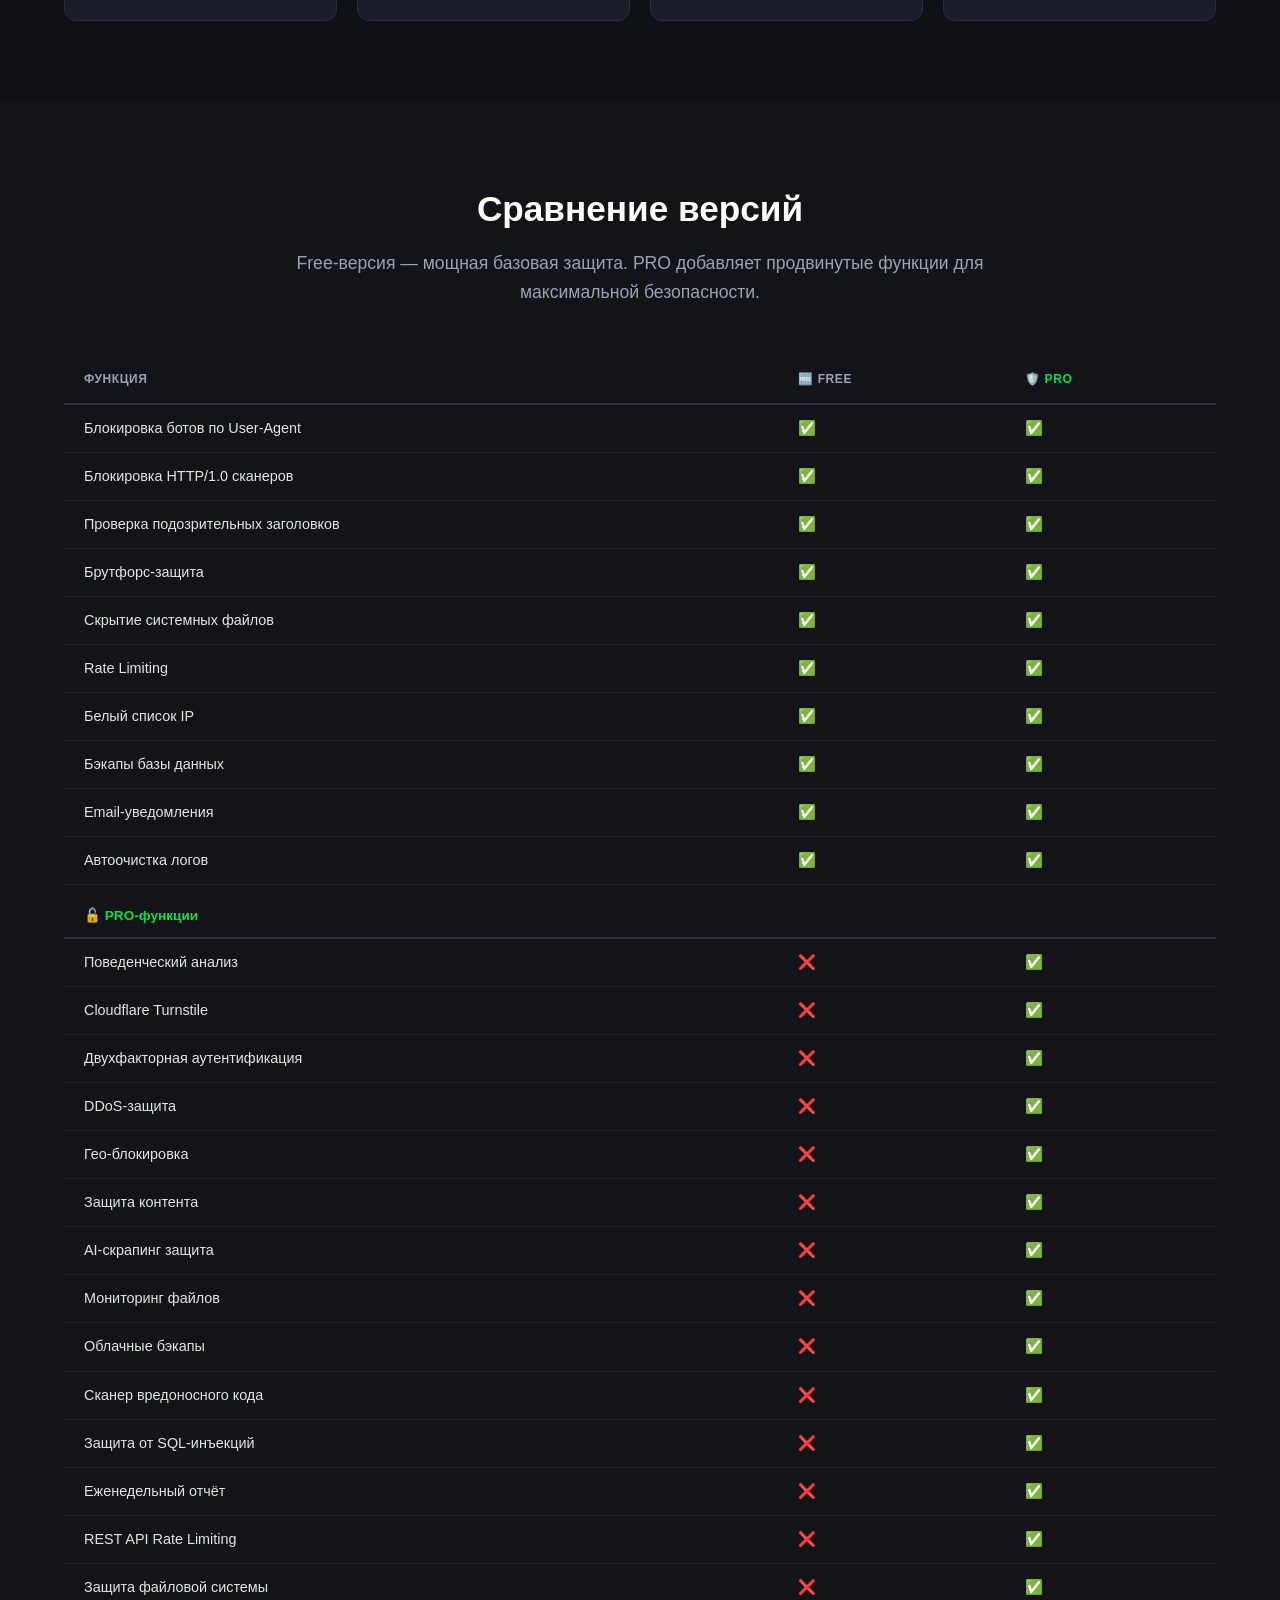
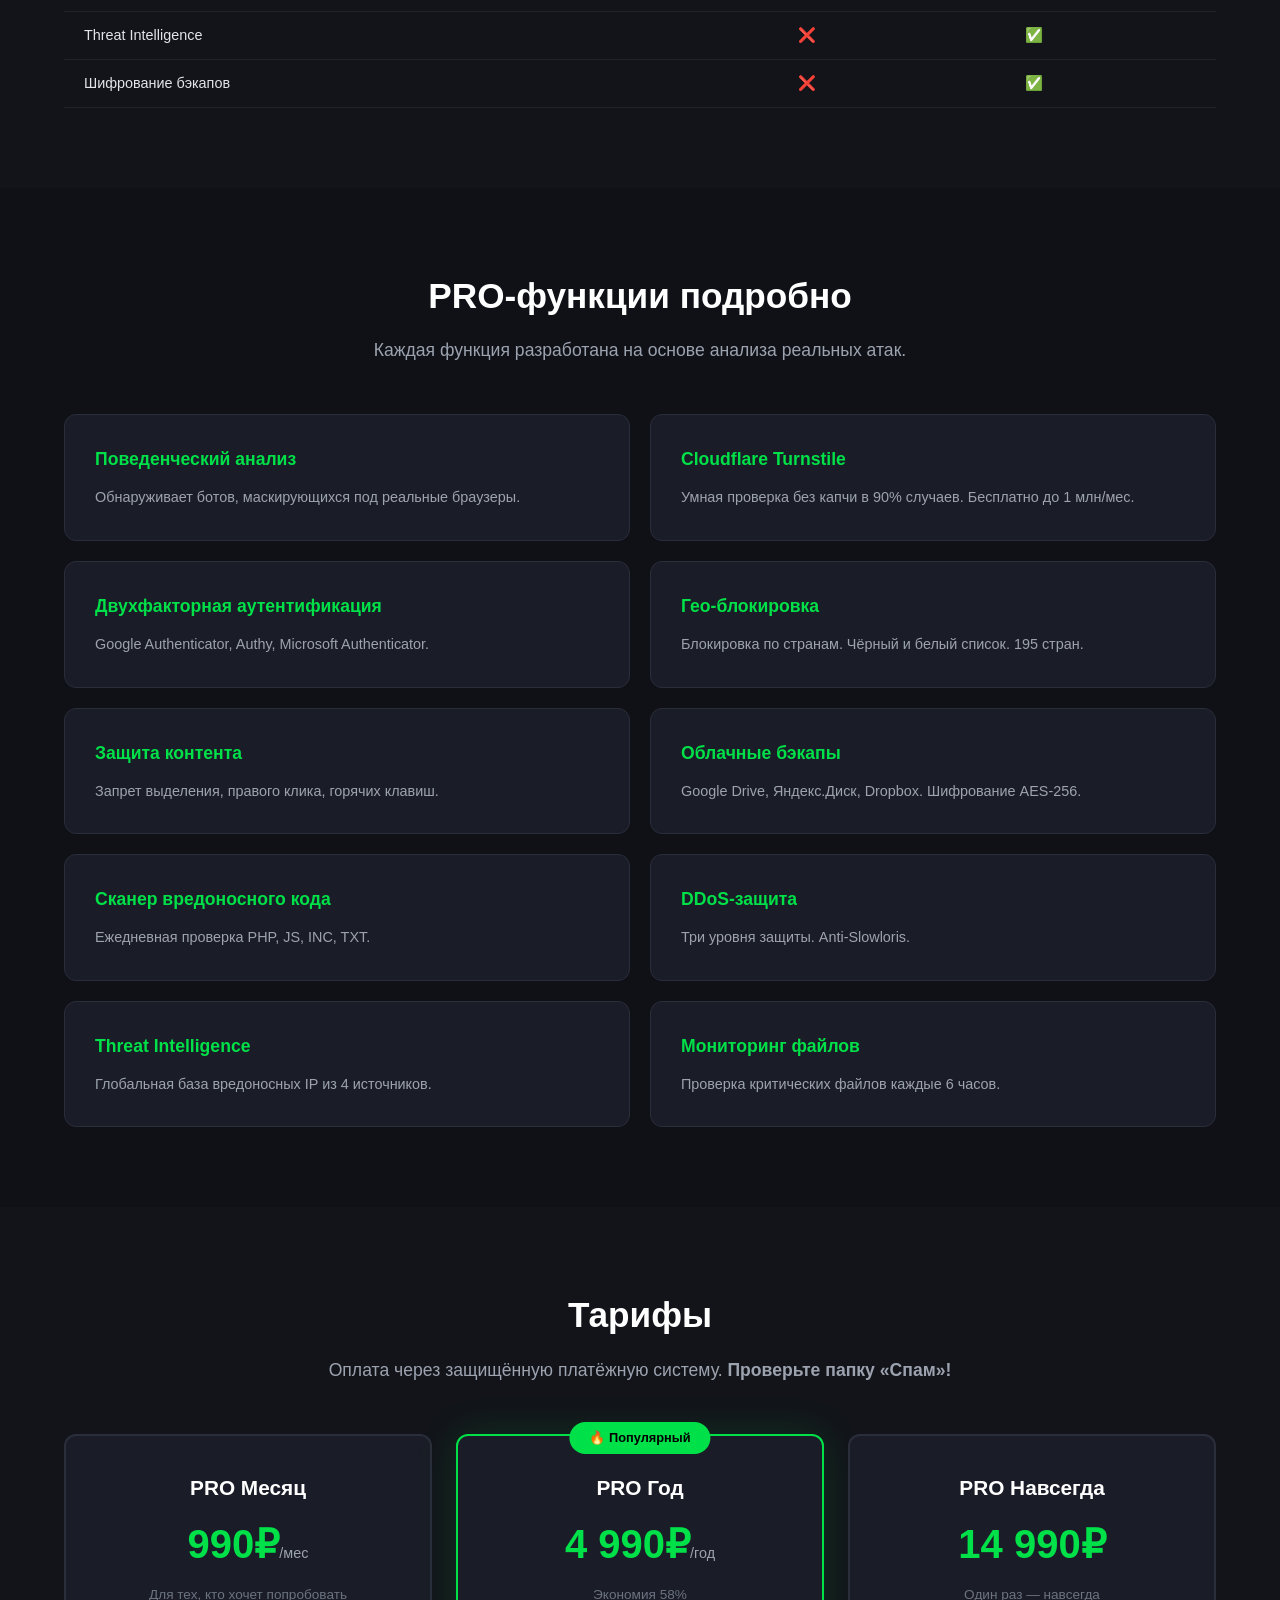
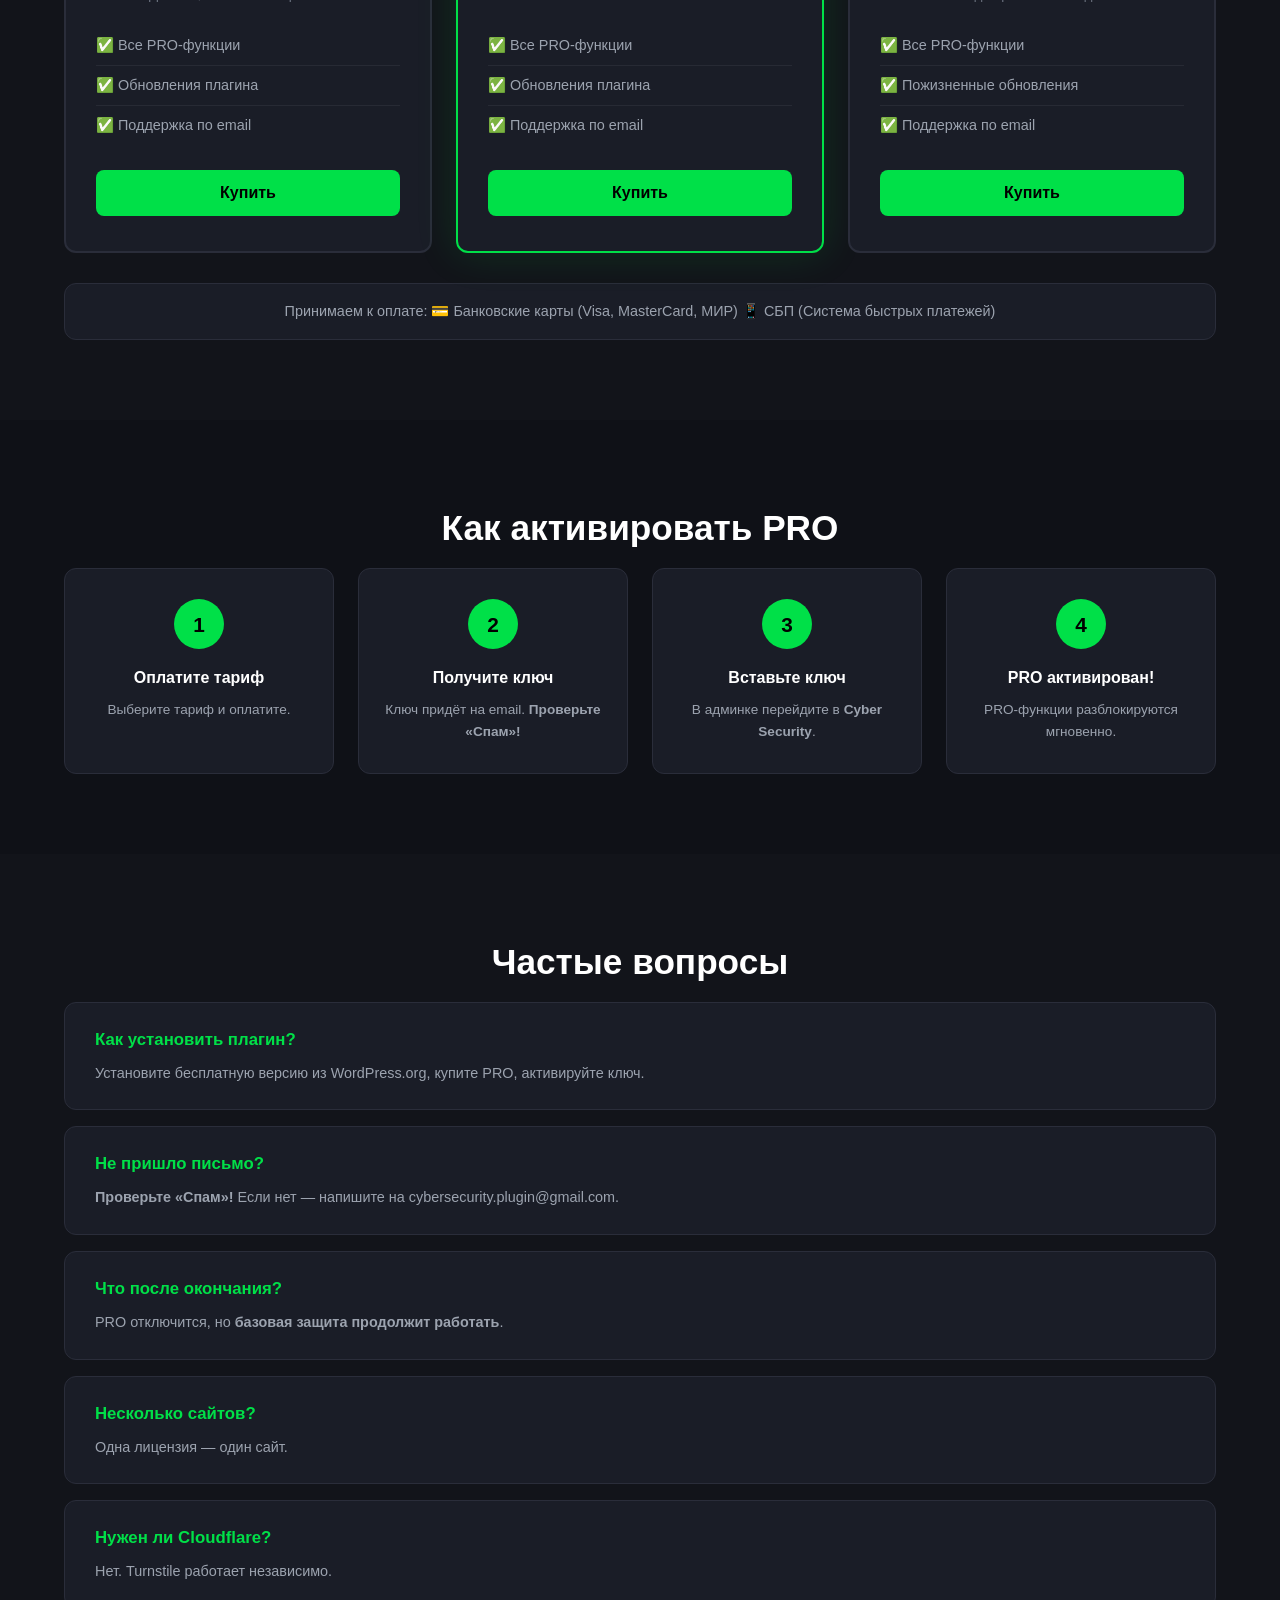
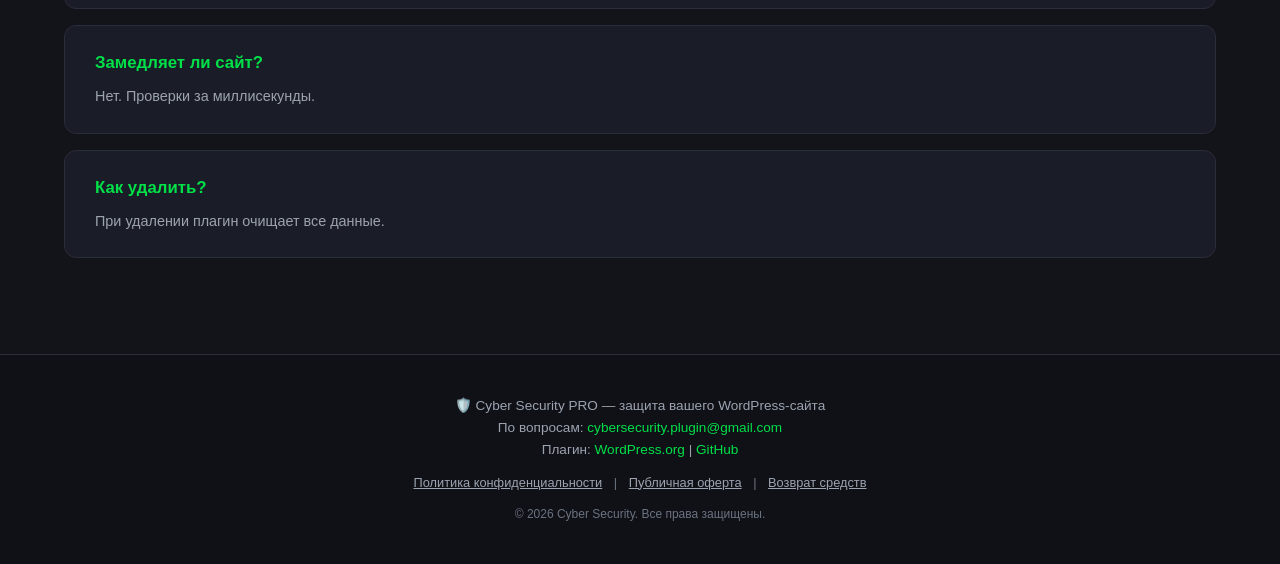
==== commit d7db2ebb: "FIX Update index.html" ====
--- a/index.html
+++ b/index.html
@@ -4,23 +4,19 @@
     <meta charset="UTF-8">
     <meta name="viewport" content="width=device-width, initial-scale=1.0">
     <title>Cyber Security PRO — Защита WordPress от ботов и атак</title>
-    <meta name="description" content="Комплексная защита WordPress: блокировка ботов, брутфорс-атак, AI-скрапинга, DDoS. Поведенческий анализ, 2FA, гео-блокировка, облачные бэкапы.">
-    
+    <meta name="description" content="Комплексная защита WordPress: блокировка ботов, брутфорс-атак, AI-скрапинга, DDoS.">
     <link rel="icon" type="image/png" sizes="32x32" href="favicon-32x32.png">
     <link rel="icon" type="image/png" sizes="512x512" href="icon-512x512.png">
     <meta property="og:image" content="icon-512x512.png">
-    <meta property="og:title" content="Cyber Security PRO — Защита WordPress">
-    <meta property="og:description" content="Комплексная защита WordPress от ботов, брутфорса, AI-скрапинга и DDoS-атак.">
-    
     <link rel="stylesheet" href="css/style.css">
     <script src="js/translations.js"></script>
-<script src="js/i18n.js"></script>
+    <script src="js/i18n.js"></script>
 </head>
 <body>
+
 <div id="lang-switcher" class="lang-switcher"></div>
-<!-- ============================================ -->
+
 <!-- HERO -->
-<!-- ============================================ -->
 <section class="hero">
     <div class="container">
         <div class="hero-logo">
@@ -29,341 +25,205 @@
             <span class="hero-badge-pro">PRO</span>
         </div>
         <h1 class="hero-title">
-            Комплексная защита<br>
-            <span class="text-green">вашего сайта на WordPress</span>
+            <span data-i18n="hero_title">Комплексная защита</span><br>
+            <span class="text-green" data-i18n="hero_title_green">вашего сайта на WordPress</span>
         </h1>
-        <p class="hero-subtitle">
-            Автоматическая блокировка сканеров уязвимостей, брутфорс-атак, AI-скрапинга и DDoS.<br>
-            Более 30 методов обнаружения угроз. Установил, активировал — защита работает.
-        </p>
+        <p class="hero-subtitle" data-i18n="hero_subtitle">Автоматическая блокировка сканеров уязвимостей, брутфорс-атак, AI-скрапинга и DDoS. Более 30 методов обнаружения угроз. Установил, активировал — защита работает.</p>
         <div class="hero-buttons">
-            <a href="#pricing" class="btn btn-green">🚀 Купить PRO от 990₽/мес</a>
-            <a href="#comparison" class="btn btn-outline">📊 Сравнить Free vs Pro</a>
+            <a href="#pricing" class="btn btn-green" data-i18n="hero_btn_buy">🚀 Купить PRO от 990₽/мес</a>
+            <a href="#comparison" class="btn btn-outline" data-i18n="hero_btn_compare">📊 Сравнить Free vs Pro</a>
         </div>
         <div class="hero-stats">
-            <div class="stat"><span class="stat-number">30+</span><span class="stat-label">методов защиты</span></div>
-            <div class="stat"><span class="stat-number">10</span><span class="stat-label">языков интерфейса</span></div>
-            <div class="stat"><span class="stat-number">24/7</span><span class="stat-label">автоматическая защита</span></div>
-            <div class="stat"><span class="stat-number">0</span><span class="stat-label">ложных срабатываний</span></div>
-        </div>
-    </div>
-</section>
-
-<!-- ============================================ -->
-<!-- УГРОЗЫ -->
-<!-- ============================================ -->
+            <div class="stat"><span class="stat-number">30+</span><span class="stat-label" data-i18n="stat_methods">методов защиты</span></div>
+            <div class="stat"><span class="stat-number">10</span><span class="stat-label" data-i18n="stat_languages">языков интерфейса</span></div>
+            <div class="stat"><span class="stat-number">24/7</span><span class="stat-label" data-i18n="stat_protection">автоматическая защита</span></div>
+            <div class="stat"><span class="stat-number">0</span><span class="stat-label" data-i18n="stat_false">ложных срабатываний</span></div>
+        </div>
+    </div>
+</section>
+
+<!-- THREATS -->
 <section class="threats">
     <div class="container">
-        <h2 class="section-title">От каких угроз защищает Cyber Security</h2>
-        <p class="section-subtitle">Ваш WordPress-сайт атакуют каждый день — боты, сканеры, хакеры. Плагин блокирует угрозы автоматически, без вашего участия.</p>
-        
+        <h2 class="section-title" data-i18n="threats_title">От каких угроз защищает Cyber Security</h2>
+        <p class="section-subtitle" data-i18n="threats_subtitle">Ваш WordPress-сайт атакуют каждый день — боты, сканеры, хакеры. Плагин блокирует угрозы автоматически.</p>
         <div class="threats-grid">
-            <div class="threat-card">
-                <div class="threat-icon">🤖</div>
-                <h3>Боты и сканеры уязвимостей</h3>
-                <p>Автоматические программы круглосуточно сканируют сайты в поисках уязвимых мест: wp-login.php, xmlrpc.php, .env, .git, wp-config.php. Плагин определяет их по User-Agent, HTTP-заголовкам и поведению — и блокирует до того, как они доберутся до файлов.</p>
-            </div>
-            <div class="threat-card">
-                <div class="threat-icon">🔑</div>
-                <h3>Брутфорс-атаки (подбор паролей)</h3>
-                <p>Хакеры перебирают тысячи паролей в минуту к wp-login.php и XML-RPC. Плагин отслеживает попытки входа и при превышении лимита (например, 5 попыток за 15 минут) навсегда блокирует всю подсеть /24 нарушителя.</p>
-            </div>
-            <div class="threat-card">
-                <div class="threat-icon">🧠</div>
-                <h3>AI-скрапинг контента</h3>
-                <p>GPTBot (OpenAI), Claude (Anthropic), PerplexityBot, Google-Extended, Bytespider и другие AI-боты собирают ваш контент для обучения моделей. Плагин распознаёт и блокирует их, не затрагивая легитимные поисковые системы.</p>
-            </div>
-            <div class="threat-card">
-                <div class="threat-icon">☠️</div>
-                <h3>SQL-инъекции и XSS-атаки</h3>
-                <p>Злоумышленники пытаются внедрить вредоносный код через URL-параметры и формы. Плагин проверяет все входящие запросы на паттерны SQL-инъекций и межсайтового скриптинга, блокируя атаку до обработки WordPress.</p>
-            </div>
-            <div class="threat-card">
-                <div class="threat-icon">🌊</div>
-                <h3>DDoS-атаки и флуд</h3>
-                <p>Массовые запросы перегружают сервер и кладут сайт. Три уровня защиты: Rate Limiting (ограничение запросов), DDoS Protection (продвинутая защита) и Anti-Slowloris (блокировка медленных соединений).</p>
-            </div>
-            <div class="threat-card">
-                <div class="threat-icon">📋</div>
-                <h3>Кража контента</h3>
-                <p>Ваши статьи, изображения и код воруют конкуренты и автоматические парсеры. Защита от выделения текста, правого клика, горячих клавиш (Ctrl+C, Ctrl+U), перетаскивания изображений и встраивания в iframe.</p>
-            </div>
-            <div class="threat-card">
-                <div class="threat-icon">🕵️</div>
-                <h3>Скрытые вредоносные файлы</h3>
-                <p>Вирусы и бэкдоры маскируются под легитимные файлы. Сканер вредоносного кода ежедневно проверяет PHP, JS, INC и TXT файлы, находит скрытые файлы, eval-вставки и base64-декодеры.</p>
-            </div>
-            <div class="threat-card">
-                <div class="threat-icon">🔓</div>
-                <h3>Утечка данных WordPress</h3>
-                <p>Стандартный WordPress раскрывает версию, имена пользователей, список плагинов и тем. Плагин скрывает системные файлы, убирает версию из HTML и URL скриптов, блокирует прямое перечисление пользователей через REST API.</p>
-            </div>
-        </div>
-    </div>
-</section>
-
-<!-- ============================================ -->
-<!-- СРАВНЕНИЕ FREE VS PRO -->
-<!-- ============================================ -->
+            <div class="threat-card"><div class="threat-icon">🤖</div><h3 data-i18n="threat1_title">Боты и сканеры</h3><p data-i18n="threat1_desc">Автоматические программы сканируют сайты 24/7. Плагин определяет их по User-Agent и поведению.</p></div>
+            <div class="threat-card"><div class="threat-icon">🔑</div><h3 data-i18n="threat2_title">Брутфорс-атаки</h3><p data-i18n="threat2_desc">Хакеры перебирают тысячи паролей в минуту. Плагин блокирует всю подсеть /24 навсегда.</p></div>
+            <div class="threat-card"><div class="threat-icon">🧠</div><h3 data-i18n="threat3_title">AI-скрапинг контента</h3><p data-i18n="threat3_desc">GPTBot, Claude, PerplexityBot собирают ваш контент. Блокируются без вреда для поисковиков.</p></div>
+            <div class="threat-card"><div class="threat-icon">☠️</div><h3 data-i18n="threat4_title">SQL-инъекции и XSS</h3><p data-i18n="threat4_desc">Внедрение вредоносного кода через URL и формы. Все запросы проверяются.</p></div>
+            <div class="threat-card"><div class="threat-icon">🌊</div><h3 data-i18n="threat5_title">DDoS-атаки и флуд</h3><p data-i18n="threat5_desc">Массовые запросы перегружают сервер. Три уровня защиты.</p></div>
+            <div class="threat-card"><div class="threat-icon">📋</div><h3 data-i18n="threat6_title">Кража контента</h3><p data-i18n="threat6_desc">Защита от выделения, правого клика, горячих клавиш и iframe.</p></div>
+            <div class="threat-card"><div class="threat-icon">🕵️</div><h3 data-i18n="threat7_title">Скрытые вредоносные файлы</h3><p data-i18n="threat7_desc">Вирусы маскируются под легитимные файлы. Ежедневный сканер.</p></div>
+            <div class="threat-card"><div class="threat-icon">🔓</div><h3 data-i18n="threat8_title">Утечка данных WordPress</h3><p data-i18n="threat8_desc">WordPress раскрывает версию, пользователей, плагины. Системные файлы скрываются.</p></div>
+        </div>
+    </div>
+</section>
+
+<!-- COMPARISON -->
 <section class="comparison" id="comparison">
     <div class="container">
-        <h2 class="section-title">Сравнение версий</h2>
-        <p class="section-subtitle">Free-версия — мощная базовая защита, которой хватит большинству сайтов. PRO добавляет продвинутые функции для максимальной безопасности.</p>
-        
+        <h2 class="section-title" data-i18n="compare_title">Сравнение версий</h2>
+        <p class="section-subtitle" data-i18n="compare_subtitle">Free-версия — мощная базовая защита. PRO добавляет продвинутые функции для максимальной безопасности.</p>
         <div class="comparison-table-wrap">
             <table class="comparison-table">
-                <thead>
-                    <tr>
-                        <th>Функция</th>
-                        <th class="col-free">🆓 Free</th>
-                        <th class="col-pro">🛡️ PRO</th>
-                    </tr>
-                </thead>
+                <thead><tr><th>Функция</th><th class="col-free" data-i18n="col_free">🆓 Free</th><th class="col-pro" data-i18n="col_pro">🛡️ PRO</th></tr></thead>
                 <tbody>
-                    <tr><td>Блокировка ботов по User-Agent</td><td>✅</td><td>✅</td></tr>
-                    <tr><td>Блокировка HTTP/1.0 сканеров</td><td>✅</td><td>✅</td></tr>
-                    <tr><td>Проверка подозрительных заголовков</td><td>✅</td><td>✅</td></tr>
-                    <tr><td>Брутфорс-защита (wp-login, XML-RPC)</td><td>✅</td><td>✅</td></tr>
-                    <tr><td>Скрытие системных файлов WordPress</td><td>✅</td><td>✅</td></tr>
-                    <tr><td>Rate Limiting (флуд-контроль)</td><td>✅</td><td>✅</td></tr>
-                    <tr><td>Белый список IP (ручной + авто)</td><td>✅</td><td>✅</td></tr>
-                    <tr><td>Бэкапы базы данных (локально)</td><td>✅</td><td>✅</td></tr>
-                    <tr><td>Email-уведомления об атаках</td><td>✅</td><td>✅</td></tr>
-                    <tr><td>Автоматическая очистка логов</td><td>✅</td><td>✅</td></tr>
-                    <tr class="divider"><td colspan="3">🔓 PRO-функции</td></tr>
-                    <tr><td>🧠 Поведенческий анализ посетителей</td><td>❌</td><td>✅</td></tr>
-                    <tr><td>☁️ Cloudflare Turnstile (умная капча)</td><td>❌</td><td>✅</td></tr>
-                    <tr><td>🔐 Двухфакторная аутентификация (2FA)</td><td>❌</td><td>✅</td></tr>
-                    <tr><td>🛡️ DDoS-защита (продвинутая)</td><td>❌</td><td>✅</td></tr>
-                    <tr><td>🌍 Гео-блокировка по странам</td><td>❌</td><td>✅</td></tr>
-                    <tr><td>📝 Защита контента от копирования</td><td>❌</td><td>✅</td></tr>
-                    <tr><td>🤖 Защита от AI-скрапинга</td><td>❌</td><td>✅</td></tr>
-                    <tr><td>📊 Мониторинг целостности файлов</td><td>❌</td><td>✅</td></tr>
-                    <tr><td>💾 Облачные бэкапы (Google Drive, Яндекс.Диск, Dropbox)</td><td>❌</td><td>✅</td></tr>
-                    <tr><td>🔍 Сканер вредоносного кода</td><td>❌</td><td>✅</td></tr>
-                    <tr><td>🚫 Расширенная защита от SQL-инъекций</td><td>❌</td><td>✅</td></tr>
-                    <tr><td>📧 Еженедельный отчёт безопасности</td><td>❌</td><td>✅</td></tr>
-                    <tr><td>🔌 REST API Rate Limiting</td><td>❌</td><td>✅</td></tr>
-                    <tr><td>💾 Защита файловой системы</td><td>❌</td><td>✅</td></tr>
-                    <tr><td>🛡️ Threat Intelligence (глобальная база угроз)</td><td>❌</td><td>✅</td></tr>
-                    <tr><td>🔒 Шифрование бэкапов паролем</td><td>❌</td><td>✅</td></tr>
+                    <tr><td data-i18n="table_bot_ua">Блокировка ботов по User-Agent</td><td>✅</td><td>✅</td></tr>
+                    <tr><td data-i18n="table_http10">Блокировка HTTP/1.0 сканеров</td><td>✅</td><td>✅</td></tr>
+                    <tr><td data-i18n="table_headers">Проверка подозрительных заголовков</td><td>✅</td><td>✅</td></tr>
+                    <tr><td data-i18n="table_brute">Брутфорс-защита</td><td>✅</td><td>✅</td></tr>
+                    <tr><td data-i18n="table_hide_wp">Скрытие системных файлов</td><td>✅</td><td>✅</td></tr>
+                    <tr><td data-i18n="table_rate_limit">Rate Limiting</td><td>✅</td><td>✅</td></tr>
+                    <tr><td data-i18n="table_whitelist">Белый список IP</td><td>✅</td><td>✅</td></tr>
+                    <tr><td data-i18n="table_backups">Бэкапы базы данных</td><td>✅</td><td>✅</td></tr>
+                    <tr><td data-i18n="table_alerts">Email-уведомления</td><td>✅</td><td>✅</td></tr>
+                    <tr><td data-i18n="table_log_cleanup">Автоочистка логов</td><td>✅</td><td>✅</td></tr>
+                    <tr class="divider"><td colspan="3" data-i18n="divider_pro">🔓 PRO-функции</td></tr>
+                    <tr><td data-i18n="table_behavioral">Поведенческий анализ</td><td>❌</td><td>✅</td></tr>
+                    <tr><td data-i18n="table_turnstile">Cloudflare Turnstile</td><td>❌</td><td>✅</td></tr>
+                    <tr><td data-i18n="table_2fa">Двухфакторная аутентификация</td><td>❌</td><td>✅</td></tr>
+                    <tr><td data-i18n="table_ddos">DDoS-защита</td><td>❌</td><td>✅</td></tr>
+                    <tr><td data-i18n="table_geo">Гео-блокировка</td><td>❌</td><td>✅</td></tr>
+                    <tr><td data-i18n="table_content">Защита контента</td><td>❌</td><td>✅</td></tr>
+                    <tr><td data-i18n="table_ai">AI-скрапинг защита</td><td>❌</td><td>✅</td></tr>
+                    <tr><td data-i18n="table_integrity">Мониторинг файлов</td><td>❌</td><td>✅</td></tr>
+                    <tr><td data-i18n="table_cloud">Облачные бэкапы</td><td>❌</td><td>✅</td></tr>
+                    <tr><td data-i18n="table_malware">Сканер вредоносного кода</td><td>❌</td><td>✅</td></tr>
+                    <tr><td data-i18n="table_sql">Защита от SQL-инъекций</td><td>❌</td><td>✅</td></tr>
+                    <tr><td data-i18n="table_report">Еженедельный отчёт</td><td>❌</td><td>✅</td></tr>
+                    <tr><td data-i18n="table_api">REST API Rate Limiting</td><td>❌</td><td>✅</td></tr>
+                    <tr><td data-i18n="table_filesystem">Защита файловой системы</td><td>❌</td><td>✅</td></tr>
+                    <tr><td data-i18n="table_threat">Threat Intelligence</td><td>❌</td><td>✅</td></tr>
+                    <tr><td data-i18n="table_encrypt">Шифрование бэкапов</td><td>❌</td><td>✅</td></tr>
                 </tbody>
             </table>
         </div>
     </div>
 </section>
 
-<!-- ============================================ -->
-<!-- PRO-ФУНКЦИИ ПОДРОБНО -->
-<!-- ============================================ -->
+<!-- PRO FEATURES -->
 <section class="pro-features">
     <div class="container">
-        <h2 class="section-title">PRO-функции подробно</h2>
-        <p class="section-subtitle">Каждая функция разработана на основе анализа реальных атак на WordPress-сайты.</p>
-        
+        <h2 class="section-title" data-i18n="pro_features_title">PRO-функции подробно</h2>
+        <p class="section-subtitle" data-i18n="pro_features_subtitle">Каждая функция разработана на основе анализа реальных атак.</p>
         <div class="pro-features-grid">
-            <div class="pro-feature-card">
-                <h3>🧠 Поведенческий анализ посетителей</h3>
-                <p>Эвристический анализ поведения на сайте. Обнаруживает ботов, которые маскируются под реальные браузеры: правильный User-Agent, все заголовки — но ведут себя неестественно. Анализирует скорость переходов между страницами, последовательность URL, соотношение GET/POST запросов, попытки доступа к скрытым файлам WordPress. Настраиваемый порог срабатывания.</p>
-            </div>
-            <div class="pro-feature-card">
-                <h3>☁️ Cloudflare Turnstile</h3>
-                <p>Умная проверка «человек или бот» от Cloudflare. В 90% случаев не показывает капчу реальным людям — проверка происходит в фоне. Бесплатно до 1 000 000 проверок в месяц. Не требует переноса домена на Cloudflare или смены DNS-серверов. Автоматически заменяет простой тест «2+2=?» на более надёжную проверку.</p>
-            </div>
-            <div class="pro-feature-card">
-                <h3>🔐 Двухфакторная аутентификация (2FA)</h3>
-                <p>Дополнительный уровень защиты при входе в админку WordPress. Поддержка Google Authenticator, Authy, Microsoft Authenticator. Каждый пользователь настраивает 2FA индивидуально в своём профиле. При входе требуется 6-значный код из приложения на телефоне. Даже если пароль украден — без кода войти невозможно.</p>
-            </div>
-            <div class="pro-feature-card">
-                <h3>🌍 Гео-блокировка</h3>
-                <p>Блокировка доступа к сайту из указанных стран на основе IP-геолокации. Два режима: чёрный список (блокировать выбранные страны) и белый список (пропускать только выбранные). Возможность редиректа на другой URL вместо показа страницы блокировки. 195 стран в базе. Полезно для блокировки трафика из стран с высоким уровнем атак.</p>
-            </div>
-            <div class="pro-feature-card">
-                <h3>📝 Защита контента от копирования</h3>
-                <p>Комплексная защита от кражи контента: запрет выделения текста, правого клика, горячих клавиш (Ctrl+C, Ctrl+U, Ctrl+S, F12, Ctrl+Shift+I/J/C), перетаскивания изображений. Автоматическое добавление ссылки на источник при копировании текста. Защита от встраивания сайта в iframe. Не применяется к администраторам. Совместимость с аудио/видео плеерами через data-cs-allow.</p>
-            </div>
-            <div class="pro-feature-card">
-                <h3>💾 Облачные бэкапы</h3>
-                <p>Автоматическая загрузка бэкапов базы данных в облачные хранилища: Google Drive, Яндекс.Диск, Dropbox. Отправка бэкапов на email. Настраиваемое расписание (ежедневно, еженедельно, ежемесячно). Шифрование бэкапов паролем AES-256. Автоматическая очистка старых копий. Возможность восстановления базы данных прямо из облака.</p>
-            </div>
-            <div class="pro-feature-card">
-                <h3>🔍 Сканер вредоносного кода</h3>
-                <p>Ежедневная автоматическая проверка PHP, JS, INC и TXT файлов на вредоносный код. Обнаруживает: скрытые файлы, eval()-вставки, base64-декодеры, подозрительные функции (exec, shell_exec, system). Отправляет email-уведомления при обнаружении угроз. Возможность добавления файлов в белый список. Не заменяет профессиональный антивирус, но обнаруживает 80% распространённых инфекций.</p>
-            </div>
-            <div class="pro-feature-card">
-                <h3>🛡️ DDoS-защита и Anti-Slowloris</h3>
-                <p>Три уровня защиты от атак на уровне приложения (Layer 7). Rate Limiting — базовое ограничение запросов. DDoS Protection — продвинутая защита с настраиваемыми порогами: окно проверки, максимум запросов, длительность бана, глобальный порог. Anti-Slowloris — автоматическое обнаружение и блокировка медленных соединений (более 20 одновременных подключений от одного IP).</p>
-            </div>
-            <div class="pro-feature-card">
-                <h3>🛡️ Threat Intelligence</h3>
-                <p>Глобальная база известных вредоносных IP-адресов и подсетей. Плагин автоматически загружает и обновляет списки из четырёх источников: Blocklist.de (атакующие IP), CINS Army (malicious IPs), Tor exit nodes, Abuse.ch Feodo Tracker (ботнет C2). При обнаружении IP в базе — мгновенная блокировка всей подсети /24.</p>
-            </div>
-            <div class="pro-feature-card">
-                <h3>📊 Мониторинг целостности файлов</h3>
-                <p>Автоматическая проверка критических файлов WordPress каждые 6 часов. Отслеживает изменения в wp-config.php, .htaccess, index.php, файлах активной темы. При обнаружении изменений отправляет email-уведомление с деталями: какой файл изменён, старый и новый хеш, дата модификации. Рекомендация по восстановлению из бэкапа.</p>
-            </div>
-        </div>
-    </div>
-</section>
-
-<!-- ============================================ -->
-<!-- ТАРИФЫ -->
-<!-- ============================================ -->
+            <div class="pro-feature-card"><h3 data-i18n="pro1_title">Поведенческий анализ</h3><p data-i18n="pro1_desc">Обнаруживает ботов, маскирующихся под реальные браузеры.</p></div>
+            <div class="pro-feature-card"><h3 data-i18n="pro2_title">Cloudflare Turnstile</h3><p data-i18n="pro2_desc">Умная проверка без капчи в 90% случаев. Бесплатно до 1 млн/мес.</p></div>
+            <div class="pro-feature-card"><h3 data-i18n="pro3_title">Двухфакторная аутентификация</h3><p data-i18n="pro3_desc">Google Authenticator, Authy, Microsoft Authenticator.</p></div>
+            <div class="pro-feature-card"><h3 data-i18n="pro4_title">Гео-блокировка</h3><p data-i18n="pro4_desc">Блокировка по странам. Чёрный и белый список. 195 стран.</p></div>
+            <div class="pro-feature-card"><h3 data-i18n="pro5_title">Защита контента</h3><p data-i18n="pro5_desc">Запрет выделения, правого клика, горячих клавиш.</p></div>
+            <div class="pro-feature-card"><h3 data-i18n="pro6_title">Облачные бэкапы</h3><p data-i18n="pro6_desc">Google Drive, Яндекс.Диск, Dropbox. Шифрование AES-256.</p></div>
+            <div class="pro-feature-card"><h3 data-i18n="pro7_title">Сканер вредоносного кода</h3><p data-i18n="pro7_desc">Ежедневная проверка PHP, JS, INC, TXT.</p></div>
+            <div class="pro-feature-card"><h3 data-i18n="pro8_title">DDoS-защита</h3><p data-i18n="pro8_desc">Три уровня защиты. Anti-Slowloris.</p></div>
+            <div class="pro-feature-card"><h3 data-i18n="pro9_title">Threat Intelligence</h3><p data-i18n="pro9_desc">Глобальная база вредоносных IP из 4 источников.</p></div>
+            <div class="pro-feature-card"><h3 data-i18n="pro10_title">Мониторинг файлов</h3><p data-i18n="pro10_desc">Проверка критических файлов каждые 6 часов.</p></div>
+        </div>
+    </div>
+</section>
+
+<!-- PRICING -->
 <section class="pricing-section" id="pricing">
     <div class="container">
-        <h2 class="section-title">Тарифы</h2>
-        <p class="section-subtitle">Оплата через Robokassa. Безопасно. Лицензионный ключ приходит на email сразу после оплаты. <strong>Проверьте папку «Спам»</strong> — иногда письма попадают туда.</p>
-        
+        <h2 class="section-title" data-i18n="pricing_title">Тарифы</h2>
+        <p class="section-subtitle" data-i18n-html="pricing_subtitle">Оплата через защищённую платёжную систему. <strong>Проверьте папку «Спам»!</strong></p>
         <div class="pricing">
             <div class="plan">
-                <div class="plan-name">PRO Месяц</div>
+                <div class="plan-name" data-i18n="plan_month">PRO Месяц</div>
                 <div class="plan-price">990₽<span>/мес</span></div>
-                <p class="plan-desc">Для тех, кто хочет попробовать</p>
+                <p class="plan-desc" data-i18n="plan_month_desc">Для тех, кто хочет попробовать</p>
                 <ul>
-                    <li>✅ Все PRO-функции</li>
-                    <li>✅ Обновления плагина</li>
-                    <li>✅ Поддержка по email</li>
+                    <li data-i18n="plan_feature1">✅ Все PRO-функции</li>
+                    <li data-i18n="plan_feature2">✅ Обновления плагина</li>
+                    <li data-i18n="plan_feature3">✅ Поддержка по email</li>
                 </ul>
-                <button onclick="buyPlan('monthly')" class="btn-buy">Купить</button>
+                <button onclick="buyPlan('monthly')" class="btn-buy" data-i18n="btn_buy">Купить</button>
             </div>
-            
             <div class="plan featured">
-                <div class="plan-badge">🔥 Популярный</div>
-                <div class="plan-name">PRO Год</div>
+                <div class="plan-badge" data-i18n="badge_popular">🔥 Популярный</div>
+                <div class="plan-name" data-i18n="plan_year">PRO Год</div>
                 <div class="plan-price">4 990₽<span>/год</span></div>
-                <p class="plan-desc">Экономия 58% — выгоднее на 6 890₽</p>
+                <p class="plan-desc" data-i18n="plan_year_desc">Экономия 58%</p>
                 <ul>
-                    <li>✅ Все PRO-функции</li>
-                    <li>✅ Обновления плагина</li>
-                    <li>✅ Поддержка по email</li>
+                    <li data-i18n="plan_feature1">✅ Все PRO-функции</li>
+                    <li data-i18n="plan_feature2">✅ Обновления плагина</li>
+                    <li data-i18n="plan_feature3">✅ Поддержка по email</li>
                 </ul>
-                <button onclick="buyPlan('yearly')" class="btn-buy">Купить</button>
+                <button onclick="buyPlan('yearly')" class="btn-buy" data-i18n="btn_buy">Купить</button>
             </div>
-            
             <div class="plan">
-                <div class="plan-name">PRO Навсегда</div>
+                <div class="plan-name" data-i18n="plan_lifetime">PRO Навсегда</div>
                 <div class="plan-price">14 990₽</div>
-                <p class="plan-desc">Один раз — навсегда</p>
+                <p class="plan-desc" data-i18n="plan_lifetime_desc">Один раз — навсегда</p>
                 <ul>
-                    <li>✅ Все PRO-функции</li>
-                    <li>✅ Пожизненные обновления</li>
-                    <li>✅ Поддержка по email</li>
+                    <li data-i18n="plan_feature1">✅ Все PRO-функции</li>
+                    <li data-i18n="plan_feature_lifetime">✅ Пожизненные обновления</li>
+                    <li data-i18n="plan_feature3">✅ Поддержка по email</li>
                 </ul>
-                <button onclick="buyPlan('lifetime')" class="btn-buy">Купить</button>
+                <button onclick="buyPlan('lifetime')" class="btn-buy" data-i18n="btn_buy">Купить</button>
             </div>
         </div>
-        
         <div class="payment-methods">
-            <span>Принимаем к оплате:</span>
-            <span class="payment-icon">💳</span> Банковские карты (Visa, MasterCard, МИР)
-            <span class="payment-icon">📱</span> СБП (Система быстрых платежей)
-        </div>
-    </div>
-</section>
-
-<!-- ============================================ -->
-<!-- КАК АКТИВИРОВАТЬ -->
-<!-- ============================================ -->
+            <span data-i18n="payment_methods">Принимаем к оплате:</span>
+            <span class="payment-icon">💳</span> <span data-i18n="payment_cards">Банковские карты (Visa, MasterCard, МИР)</span>
+            <span class="payment-icon">📱</span> <span data-i18n="payment_sbp">СБП (Система быстрых платежей)</span>
+        </div>
+    </div>
+</section>
+
+<!-- HOW IT WORKS -->
 <section class="how-it-works">
     <div class="container">
-        <h2 class="section-title">Как активировать PRO</h2>
+        <h2 class="section-title" data-i18n="how_title">Как активировать PRO</h2>
         <div class="steps">
-            <div class="step">
-                <div class="step-number">1</div>
-                <h3>Оплатите тариф</h3>
-                <p>Выберите подходящий тариф и оплатите через Robokassa. Это безопасно и занимает меньше минуты.</p>
-            </div>
-            <div class="step">
-                <div class="step-number">2</div>
-                <h3>Получите ключ</h3>
-                <p>Лицензионный ключ придёт на ваш email сразу после оплаты. <strong>Проверьте папку «Спам»!</strong></p>
-            </div>
-            <div class="step">
-                <div class="step-number">3</div>
-                <h3>Вставьте ключ</h3>
-                <p>В админке WordPress перейдите в <strong>Cyber Security</strong> и вставьте ключ в поле активации.</p>
-            </div>
-            <div class="step">
-                <div class="step-number">4</div>
-                <h3>PRO активирован!</h3>
-                <p>Все PRO-функции разблокируются мгновенно. Ничего дополнительно настраивать не нужно.</p>
-            </div>
-        </div>
-    </div>
-</section>
-
-<!-- ============================================ -->
+            <div class="step"><div class="step-number">1</div><h3 data-i18n="step1_title">Оплатите тариф</h3><p data-i18n="step1_desc">Выберите тариф и оплатите.</p></div>
+            <div class="step"><div class="step-number">2</div><h3 data-i18n="step2_title">Получите ключ</h3><p data-i18n-html="step2_desc">Ключ придёт на email. <strong>Проверьте «Спам»!</strong></p></div>
+            <div class="step"><div class="step-number">3</div><h3 data-i18n="step3_title">Вставьте ключ</h3><p data-i18n-html="step3_desc">В админке перейдите в <strong>Cyber Security</strong>.</p></div>
+            <div class="step"><div class="step-number">4</div><h3 data-i18n="step4_title">PRO активирован!</h3><p data-i18n="step4_desc">PRO-функции разблокируются мгновенно.</p></div>
+        </div>
+    </div>
+</section>
+
 <!-- FAQ -->
-<!-- ============================================ -->
 <section class="faq">
     <div class="container">
-        <h2 class="section-title">Частые вопросы</h2>
-        
-        <div class="faq-item">
-            <h3>❓ Как установить плагин?</h3>
-            <p>Установите бесплатную версию Cyber Security из репозитория WordPress.org (Плагины → Добавить новый → поиск «Cyber Security»). Затем купите PRO-лицензию на этом сайте, активируйте ключ в настройках плагина — и PRO-функции разблокируются мгновенно. Никаких дополнительных установок не требуется.</p>
-        </div>
-        
-        <div class="faq-item">
-            <h3>📧 Не пришло письмо с лицензией. Что делать?</h3>
-            <p><strong>Первым делом проверьте папку «Спам» (Spam) в вашей почте!</strong> Письма часто попадают туда. Если письма нет ни в одной папке — напишите на <a href="mailto:cybersecurity.plugin@gmail.com">cybersecurity.plugin@gmail.com</a> с email, который использовали при покупке. Мы найдём ваш ключ в базе и отправим повторно.</p>
-        </div>
-        
-        <div class="faq-item">
-            <h3>🔄 Что будет после окончания лицензии?</h3>
-            <p>PRO-функции отключатся, но <strong>базовая защита продолжит работать</strong>. Ваш сайт не останется без защиты. Все ваши настройки, белый список IP, логи и бэкапы сохранятся. Вы можете продлить лицензию в любой момент — все PRO-функции снова активируются.</p>
-        </div>
-        
-        <div class="faq-item">
-            <h3>🌐 Можно ли использовать на нескольких сайтах?</h3>
-            <p>Одна лицензия активируется на одном сайте (домене). Для нескольких сайтов приобретите отдельные лицензии. Это честно и позволяет нам поддерживать плагин в актуальном состоянии.</p>
-        </div>
-        
-        <div class="faq-item">
-            <h3>☁️ Нужен ли Cloudflare для Turnstile?</h3>
-            <p>Нет. Cloudflare Turnstile работает полностью независимо. Не нужно переносить домен на Cloudflare или менять DNS-серверы. Достаточно бесплатно зарегистрироваться на cloudflare.com, получить Site Key и Secret Key, и вставить их в настройки плагина. Бесплатно до 1 000 000 проверок в месяц.</p>
-        </div>
-        
-        <div class="faq-item">
-            <h3>🔒 Замедляет ли плагин сайт?</h3>
-            <p>Нет. Плагин работает на уровне HTTP-заголовков и IP-адресов — до загрузки WordPress. Проверки происходят за миллисекунды. Кэширование результатов исключает повторные проверки для одного IP. На сайте с посещаемостью 100 000+ в месяц нагрузка от плагина незаметна.</p>
-        </div>
-        
-        <div class="faq-item">
-            <h3>🗑 Как удалить плагин?</h3>
-            <p>При удалении через админку WordPress плагин автоматически очищает все свои данные: логи, бэкапы, настройки, списки блокировок. Никаких следов не остаётся. Если хотите сохранить бэкапы — скачайте их перед удалением.</p>
-        </div>
-    </div>
-</section>
-
-<!-- ============================================ -->
-<!-- ФУТЕР -->
-<!-- ============================================ -->
+        <h2 class="section-title" data-i18n="faq_title">Частые вопросы</h2>
+        <div class="faq-item"><h3 data-i18n="faq1_q">Как установить плагин?</h3><p data-i18n="faq1_a">Установите бесплатную версию из WordPress.org, купите PRO, активируйте ключ.</p></div>
+        <div class="faq-item"><h3 data-i18n="faq2_q">Не пришло письмо?</h3><p data-i18n-html="faq2_a"><strong>Проверьте «Спам»!</strong> Если нет — напишите на cybersecurity.plugin@gmail.com.</p></div>
+        <div class="faq-item"><h3 data-i18n="faq3_q">Что после окончания?</h3><p data-i18n-html="faq3_a">PRO отключится, но <strong>базовая защита продолжит работать</strong>.</p></div>
+        <div class="faq-item"><h3 data-i18n="faq4_q">Несколько сайтов?</h3><p data-i18n="faq4_a">Одна лицензия — один сайт.</p></div>
+        <div class="faq-item"><h3 data-i18n="faq5_q">Нужен ли Cloudflare?</h3><p data-i18n="faq5_a">Нет. Turnstile работает независимо.</p></div>
+        <div class="faq-item"><h3 data-i18n="faq6_q">Замедляет ли сайт?</h3><p data-i18n="faq6_a">Нет. Проверки за миллисекунды.</p></div>
+        <div class="faq-item"><h3 data-i18n="faq7_q">Как удалить?</h3><p data-i18n="faq7_a">При удалении плагин очищает все данные.</p></div>
+    </div>
+</section>
+
+<!-- FOOTER -->
 <footer class="footer">
     <div class="container">
-        <p>🛡️ Cyber Security PRO — защита вашего WordPress-сайта</p>
-        <p>По вопросам: <a href="mailto:cybersecurity.plugin@gmail.com">cybersecurity.plugin@gmail.com</a></p>
-        <p>Плагин: <a href="https://wordpress.org/plugins/cyber-security/" target="_blank">WordPress.org</a> | <a href="https://github.com/gataurus/cyber-security" target="_blank">GitHub</a></p>
+        <p data-i18n="footer_text">🛡️ Cyber Security PRO — защита вашего WordPress-сайта</p>
+        <p><span data-i18n="footer_contact">По вопросам:</span> <a href="mailto:cybersecurity.plugin@gmail.com">cybersecurity.plugin@gmail.com</a></p>
+        <p>Плагин: <a href="https://wordpress.org/plugins/cyber-security/">WordPress.org</a> | <a href="https://github.com/gataurus/cyber-security">GitHub</a></p>
         <div class="footer-links">
-            <a href="docs/privacy.html">Политика конфиденциальности</a>
+            <a href="docs/privacy.html" data-i18n="footer_privacy">Политика конфиденциальности</a>
             <span>|</span>
-            <a href="docs/terms.html">Публичная оферта</a>
+            <a href="docs/terms.html" data-i18n="footer_terms">Публичная оферта</a>
             <span>|</span>
-            <a href="docs/refund.html">Возврат средств</a>
-        </div>
-        <p class="copyright">© 2026 Cyber Security. Все права защищены.</p>
+            <a href="docs/refund.html" data-i18n="footer_refund">Возврат средств</a>
+        </div>
+        <p class="copyright" data-i18n="footer_copyright">© 2026 Cyber Security. Все права защищены.</p>
     </div>
 </footer>
 
-<!-- Модальное окно для email -->
+<!-- MODAL -->
 <div id="email-modal" class="modal" style="display:none;">
     <div class="modal-content">
-        <h2>Введите email для получения ключа</h2>
-        <p>Лицензионный ключ будет отправлен на этот адрес сразу после оплаты. <strong>Проверьте папку «Спам»!</strong></p>
-        <input type="email" id="email-input" placeholder="your@email.com" required>
-        <p id="email-error" style="color:#ff4040;display:none;">Введите корректный email</p>
-        <button onclick="confirmEmail()" class="btn-buy">Продолжить</button>
-        <button onclick="closeModal()" class="btn-cancel">Отмена</button>
+        <h2 data-i18n="modal_title">Введите email для получения ключа</h2>
+        <p data-i18n-html="modal_desc"><strong>Проверьте папку «Спам»!</strong></p>
+        <input type="email" id="email-input" data-i18n-placeholder="modal_placeholder" placeholder="your@email.com" required>
+        <p id="email-error" style="color:#ff4040;display:none;" data-i18n="modal_error">Введите корректный email</p>
+        <button onclick="confirmEmail()" class="btn-buy" data-i18n="modal_continue">Продолжить</button>
+        <button onclick="closeModal()" class="btn-cancel" data-i18n="modal_cancel">Отмена</button>
     </div>
 </div>
 
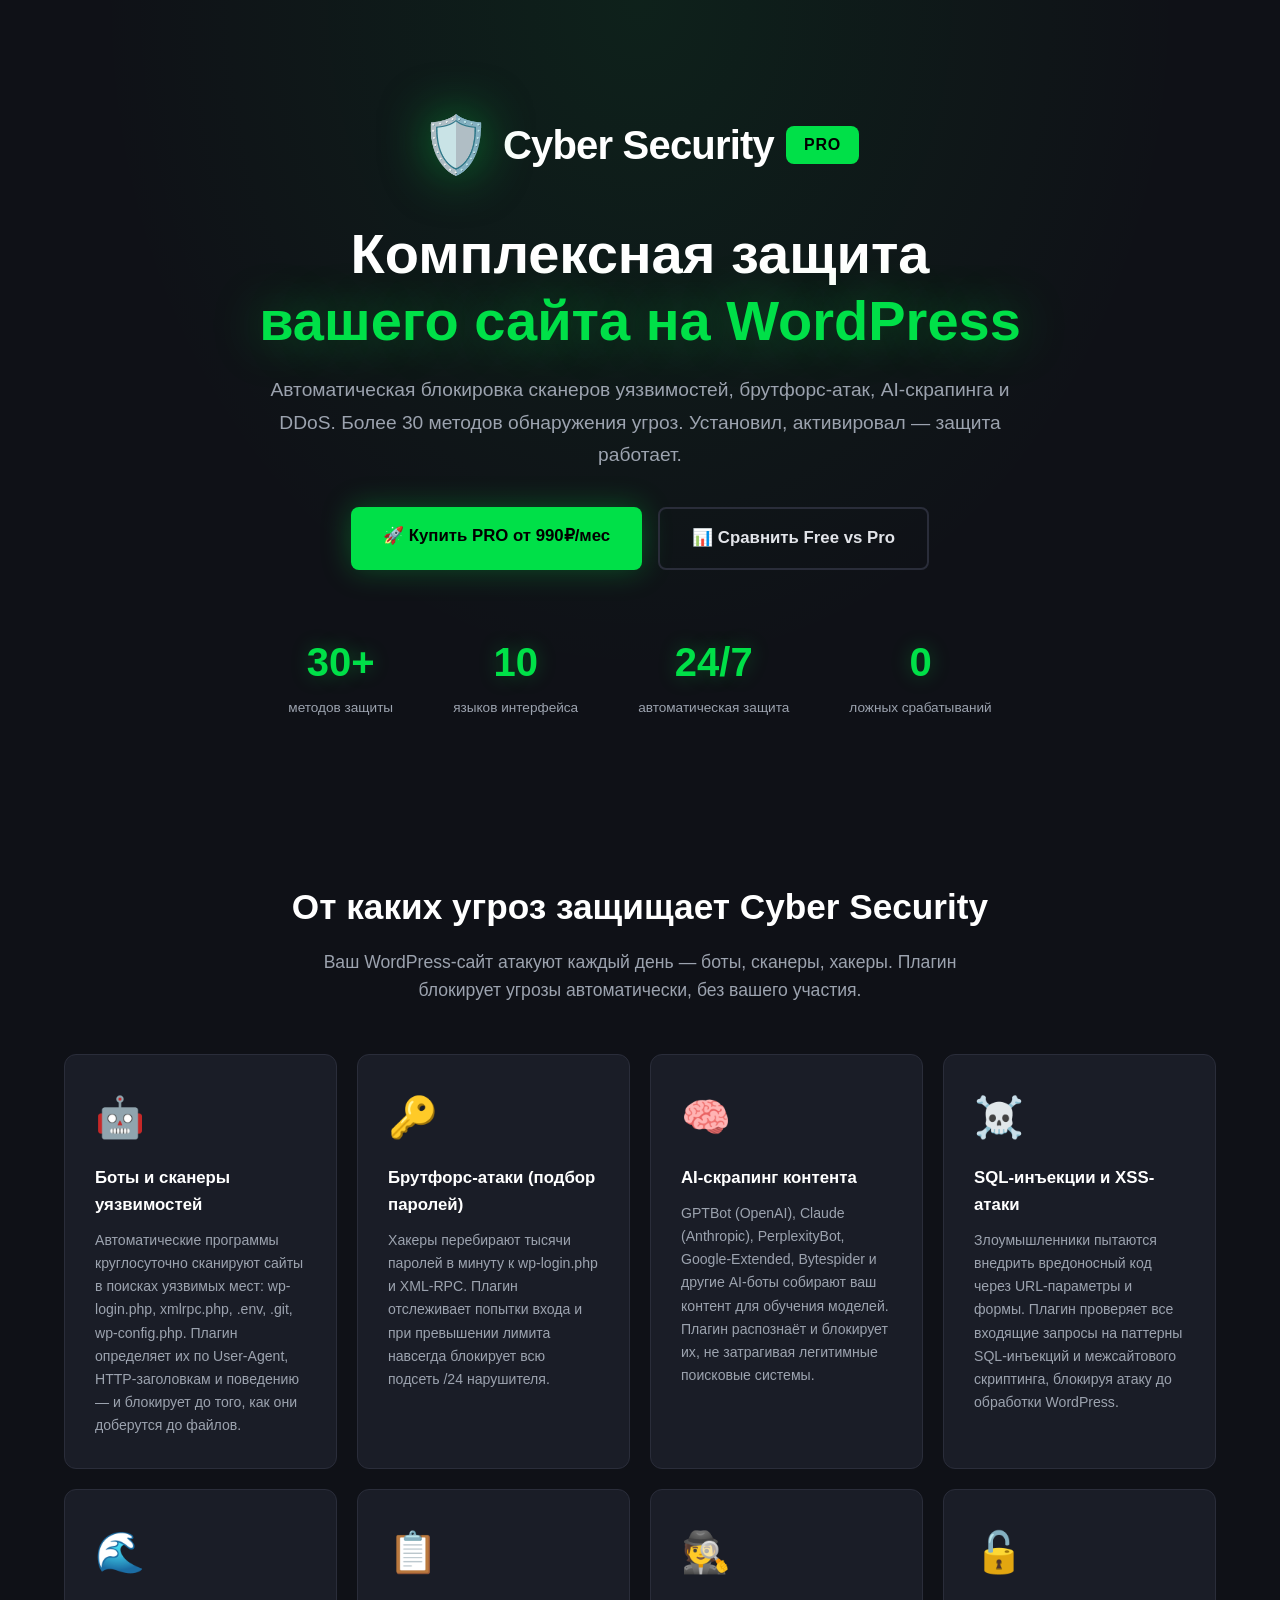
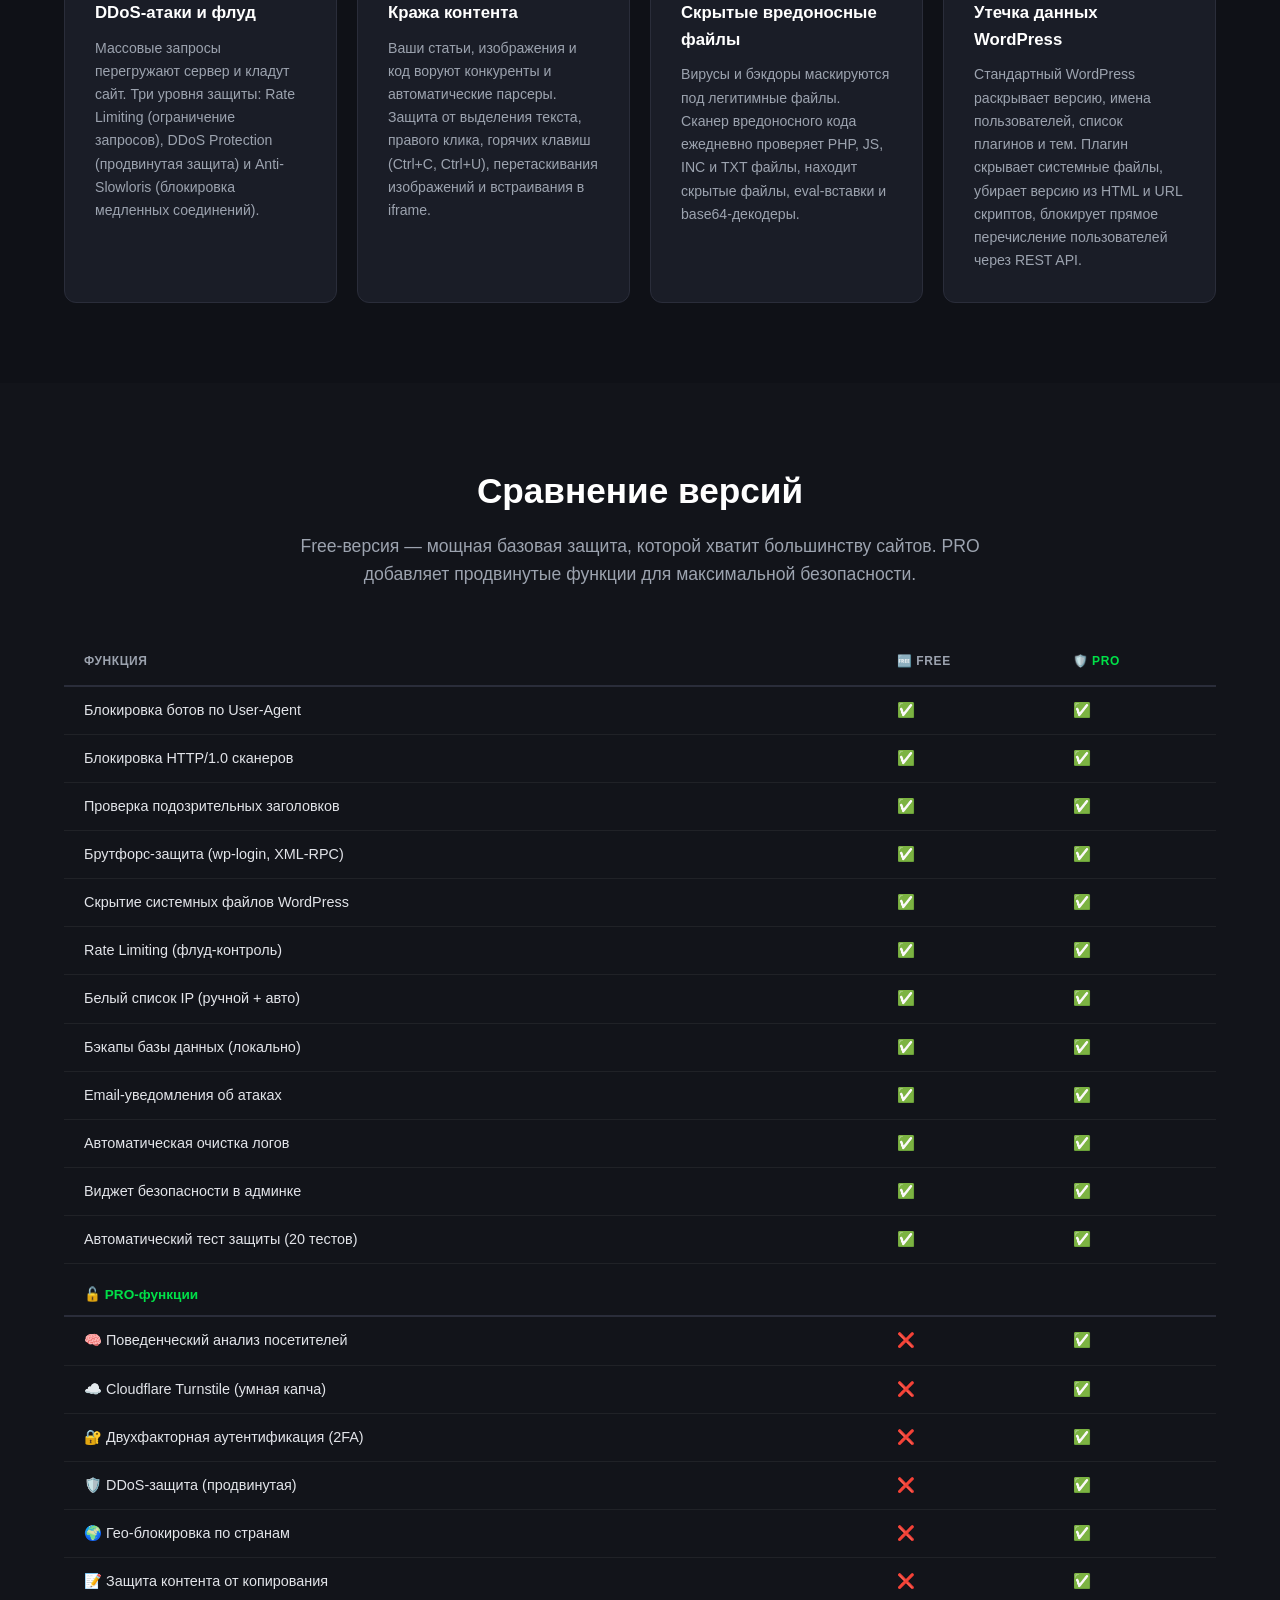
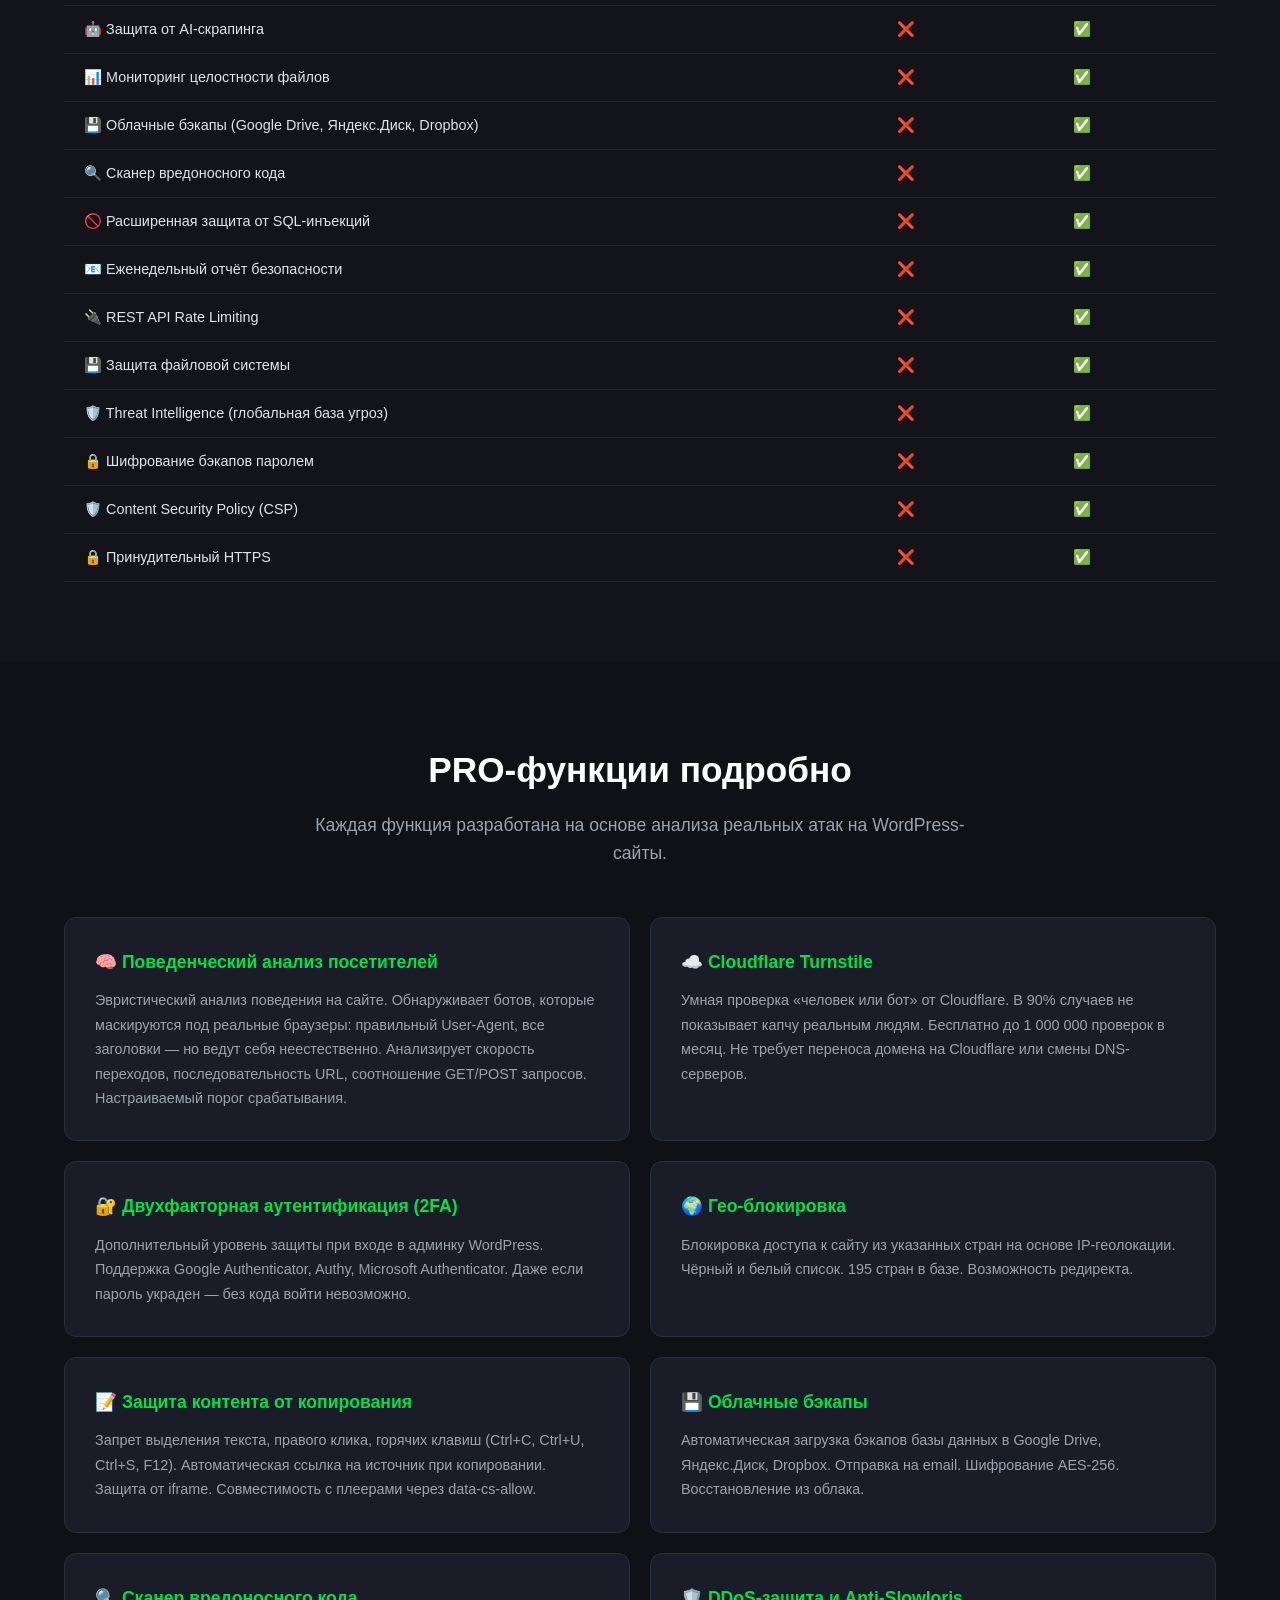
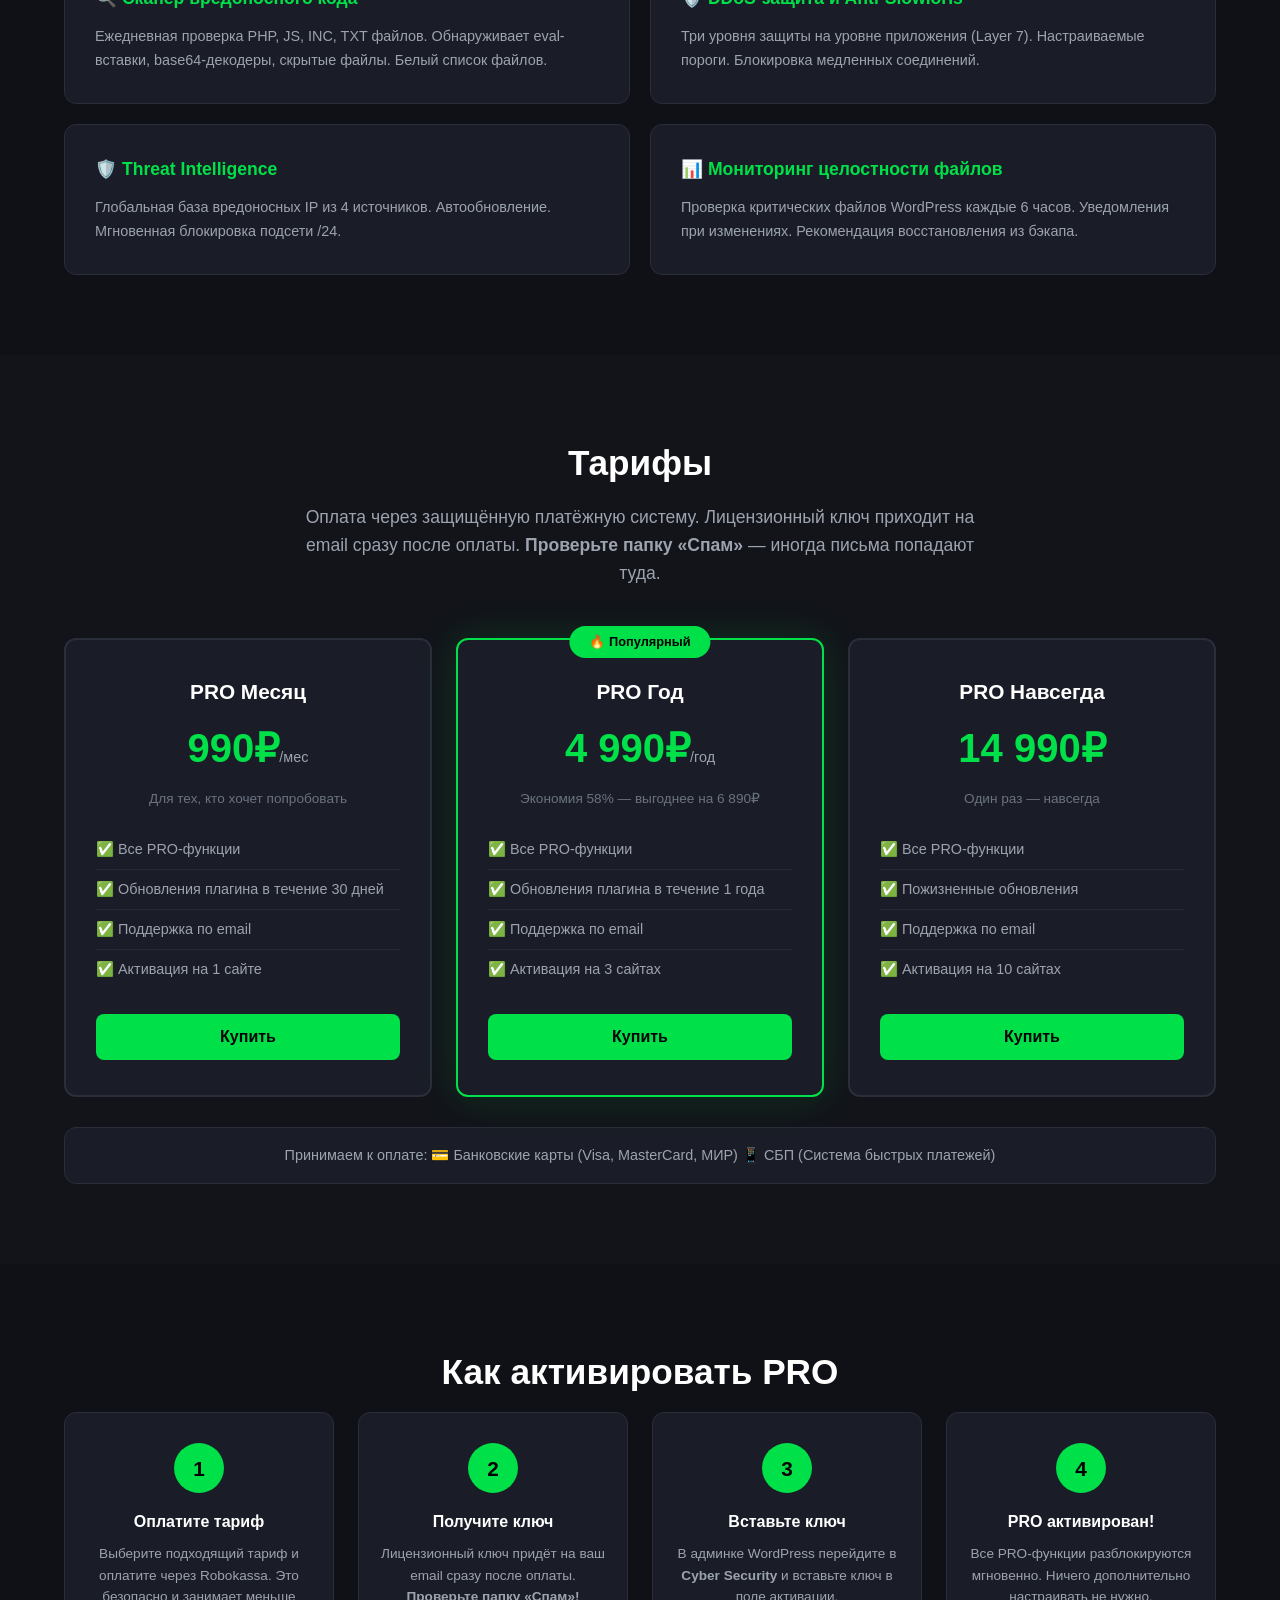
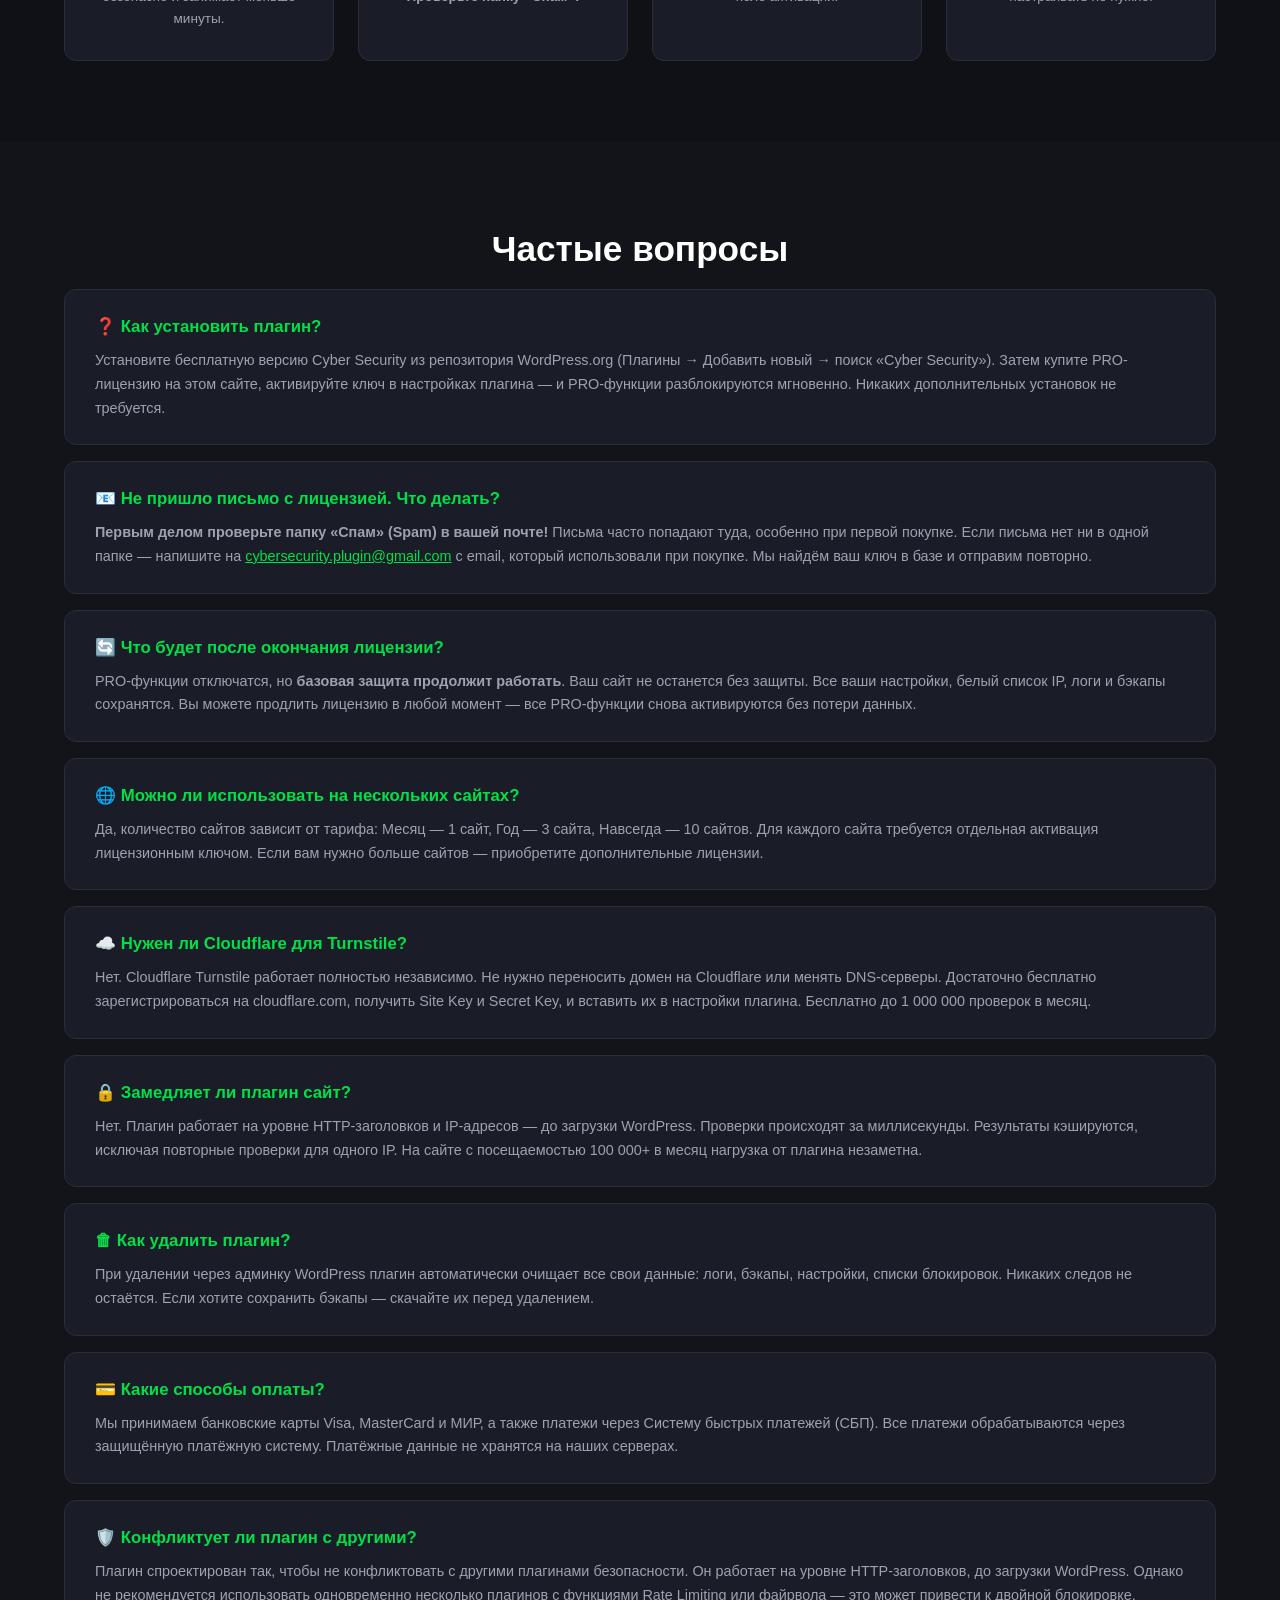
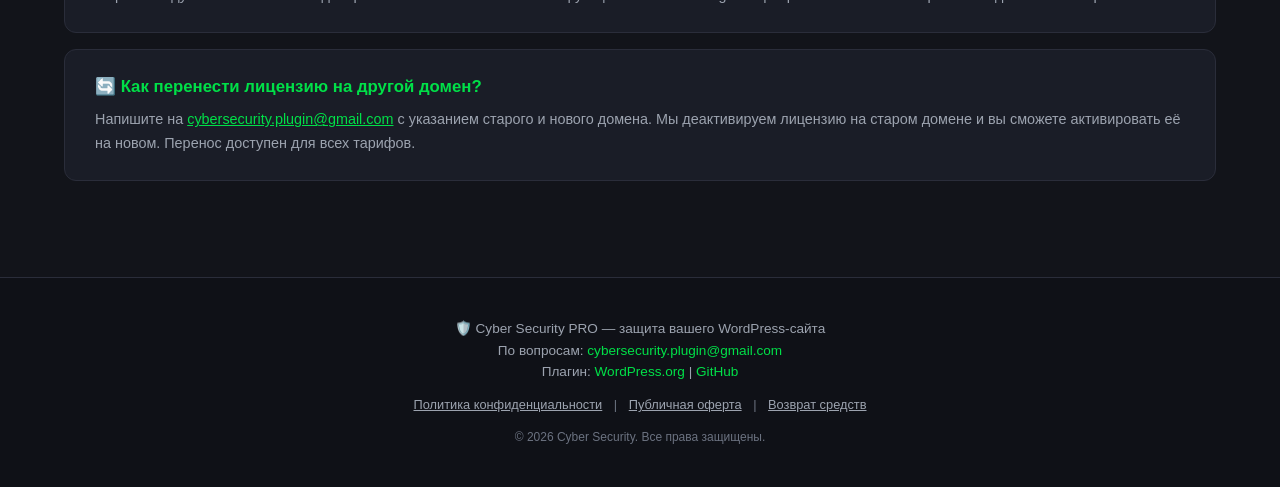
==== commit d4d56832: "FIX Update index.html" ====
--- a/index.html
+++ b/index.html
@@ -46,16 +46,16 @@
 <section class="threats">
     <div class="container">
         <h2 class="section-title" data-i18n="threats_title">От каких угроз защищает Cyber Security</h2>
-        <p class="section-subtitle" data-i18n="threats_subtitle">Ваш WordPress-сайт атакуют каждый день — боты, сканеры, хакеры. Плагин блокирует угрозы автоматически.</p>
+        <p class="section-subtitle" data-i18n="threats_subtitle">Ваш WordPress-сайт атакуют каждый день — боты, сканеры, хакеры. Плагин блокирует угрозы автоматически, без вашего участия.</p>
         <div class="threats-grid">
-            <div class="threat-card"><div class="threat-icon">🤖</div><h3 data-i18n="threat1_title">Боты и сканеры</h3><p data-i18n="threat1_desc">Автоматические программы сканируют сайты 24/7. Плагин определяет их по User-Agent и поведению.</p></div>
-            <div class="threat-card"><div class="threat-icon">🔑</div><h3 data-i18n="threat2_title">Брутфорс-атаки</h3><p data-i18n="threat2_desc">Хакеры перебирают тысячи паролей в минуту. Плагин блокирует всю подсеть /24 навсегда.</p></div>
-            <div class="threat-card"><div class="threat-icon">🧠</div><h3 data-i18n="threat3_title">AI-скрапинг контента</h3><p data-i18n="threat3_desc">GPTBot, Claude, PerplexityBot собирают ваш контент. Блокируются без вреда для поисковиков.</p></div>
-            <div class="threat-card"><div class="threat-icon">☠️</div><h3 data-i18n="threat4_title">SQL-инъекции и XSS</h3><p data-i18n="threat4_desc">Внедрение вредоносного кода через URL и формы. Все запросы проверяются.</p></div>
-            <div class="threat-card"><div class="threat-icon">🌊</div><h3 data-i18n="threat5_title">DDoS-атаки и флуд</h3><p data-i18n="threat5_desc">Массовые запросы перегружают сервер. Три уровня защиты.</p></div>
-            <div class="threat-card"><div class="threat-icon">📋</div><h3 data-i18n="threat6_title">Кража контента</h3><p data-i18n="threat6_desc">Защита от выделения, правого клика, горячих клавиш и iframe.</p></div>
-            <div class="threat-card"><div class="threat-icon">🕵️</div><h3 data-i18n="threat7_title">Скрытые вредоносные файлы</h3><p data-i18n="threat7_desc">Вирусы маскируются под легитимные файлы. Ежедневный сканер.</p></div>
-            <div class="threat-card"><div class="threat-icon">🔓</div><h3 data-i18n="threat8_title">Утечка данных WordPress</h3><p data-i18n="threat8_desc">WordPress раскрывает версию, пользователей, плагины. Системные файлы скрываются.</p></div>
+            <div class="threat-card"><div class="threat-icon">🤖</div><h3 data-i18n="threat1_title">Боты и сканеры уязвимостей</h3><p data-i18n="threat1_desc">Автоматические программы круглосуточно сканируют сайты в поисках уязвимых мест: wp-login.php, xmlrpc.php, .env, .git, wp-config.php. Плагин определяет их по User-Agent, HTTP-заголовкам и поведению — и блокирует до того, как они доберутся до файлов.</p></div>
+            <div class="threat-card"><div class="threat-icon">🔑</div><h3 data-i18n="threat2_title">Брутфорс-атаки (подбор паролей)</h3><p data-i18n="threat2_desc">Хакеры перебирают тысячи паролей в минуту к wp-login.php и XML-RPC. Плагин отслеживает попытки входа и при превышении лимита навсегда блокирует всю подсеть /24 нарушителя.</p></div>
+            <div class="threat-card"><div class="threat-icon">🧠</div><h3 data-i18n="threat3_title">AI-скрапинг контента</h3><p data-i18n="threat3_desc">GPTBot (OpenAI), Claude (Anthropic), PerplexityBot, Google-Extended, Bytespider и другие AI-боты собирают ваш контент для обучения моделей. Плагин распознаёт и блокирует их, не затрагивая легитимные поисковые системы.</p></div>
+            <div class="threat-card"><div class="threat-icon">☠️</div><h3 data-i18n="threat4_title">SQL-инъекции и XSS-атаки</h3><p data-i18n="threat4_desc">Злоумышленники пытаются внедрить вредоносный код через URL-параметры и формы. Плагин проверяет все входящие запросы на паттерны SQL-инъекций и межсайтового скриптинга, блокируя атаку до обработки WordPress.</p></div>
+            <div class="threat-card"><div class="threat-icon">🌊</div><h3 data-i18n="threat5_title">DDoS-атаки и флуд</h3><p data-i18n="threat5_desc">Массовые запросы перегружают сервер и кладут сайт. Три уровня защиты: Rate Limiting (ограничение запросов), DDoS Protection (продвинутая защита) и Anti-Slowloris (блокировка медленных соединений).</p></div>
+            <div class="threat-card"><div class="threat-icon">📋</div><h3 data-i18n="threat6_title">Кража контента</h3><p data-i18n="threat6_desc">Ваши статьи, изображения и код воруют конкуренты и автоматические парсеры. Защита от выделения текста, правого клика, горячих клавиш (Ctrl+C, Ctrl+U), перетаскивания изображений и встраивания в iframe.</p></div>
+            <div class="threat-card"><div class="threat-icon">🕵️</div><h3 data-i18n="threat7_title">Скрытые вредоносные файлы</h3><p data-i18n="threat7_desc">Вирусы и бэкдоры маскируются под легитимные файлы. Сканер вредоносного кода ежедневно проверяет PHP, JS, INC и TXT файлы, находит скрытые файлы, eval-вставки и base64-декодеры.</p></div>
+            <div class="threat-card"><div class="threat-icon">🔓</div><h3 data-i18n="threat8_title">Утечка данных WordPress</h3><p data-i18n="threat8_desc">Стандартный WordPress раскрывает версию, имена пользователей, список плагинов и тем. Плагин скрывает системные файлы, убирает версию из HTML и URL скриптов, блокирует прямое перечисление пользователей через REST API.</p></div>
         </div>
     </div>
 </section>
@@ -64,7 +64,7 @@
 <section class="comparison" id="comparison">
     <div class="container">
         <h2 class="section-title" data-i18n="compare_title">Сравнение версий</h2>
-        <p class="section-subtitle" data-i18n="compare_subtitle">Free-версия — мощная базовая защита. PRO добавляет продвинутые функции для максимальной безопасности.</p>
+        <p class="section-subtitle" data-i18n="compare_subtitle">Free-версия — мощная базовая защита, которой хватит большинству сайтов. PRO добавляет продвинутые функции для максимальной безопасности.</p>
         <div class="comparison-table-wrap">
             <table class="comparison-table">
                 <thead><tr><th>Функция</th><th class="col-free" data-i18n="col_free">🆓 Free</th><th class="col-pro" data-i18n="col_pro">🛡️ PRO</th></tr></thead>
@@ -72,30 +72,34 @@
                     <tr><td data-i18n="table_bot_ua">Блокировка ботов по User-Agent</td><td>✅</td><td>✅</td></tr>
                     <tr><td data-i18n="table_http10">Блокировка HTTP/1.0 сканеров</td><td>✅</td><td>✅</td></tr>
                     <tr><td data-i18n="table_headers">Проверка подозрительных заголовков</td><td>✅</td><td>✅</td></tr>
-                    <tr><td data-i18n="table_brute">Брутфорс-защита</td><td>✅</td><td>✅</td></tr>
-                    <tr><td data-i18n="table_hide_wp">Скрытие системных файлов</td><td>✅</td><td>✅</td></tr>
-                    <tr><td data-i18n="table_rate_limit">Rate Limiting</td><td>✅</td><td>✅</td></tr>
-                    <tr><td data-i18n="table_whitelist">Белый список IP</td><td>✅</td><td>✅</td></tr>
-                    <tr><td data-i18n="table_backups">Бэкапы базы данных</td><td>✅</td><td>✅</td></tr>
-                    <tr><td data-i18n="table_alerts">Email-уведомления</td><td>✅</td><td>✅</td></tr>
-                    <tr><td data-i18n="table_log_cleanup">Автоочистка логов</td><td>✅</td><td>✅</td></tr>
+                    <tr><td data-i18n="table_brute">Брутфорс-защита (wp-login, XML-RPC)</td><td>✅</td><td>✅</td></tr>
+                    <tr><td data-i18n="table_hide_wp">Скрытие системных файлов WordPress</td><td>✅</td><td>✅</td></tr>
+                    <tr><td data-i18n="table_rate_limit">Rate Limiting (флуд-контроль)</td><td>✅</td><td>✅</td></tr>
+                    <tr><td data-i18n="table_whitelist">Белый список IP (ручной + авто)</td><td>✅</td><td>✅</td></tr>
+                    <tr><td data-i18n="table_backups">Бэкапы базы данных (локально)</td><td>✅</td><td>✅</td></tr>
+                    <tr><td data-i18n="table_alerts">Email-уведомления об атаках</td><td>✅</td><td>✅</td></tr>
+                    <tr><td data-i18n="table_log_cleanup">Автоматическая очистка логов</td><td>✅</td><td>✅</td></tr>
+                    <tr><td data-i18n="table_dashboard">Виджет безопасности в админке</td><td>✅</td><td>✅</td></tr>
+                    <tr><td data-i18n="table_test">Автоматический тест защиты (20 тестов)</td><td>✅</td><td>✅</td></tr>
                     <tr class="divider"><td colspan="3" data-i18n="divider_pro">🔓 PRO-функции</td></tr>
-                    <tr><td data-i18n="table_behavioral">Поведенческий анализ</td><td>❌</td><td>✅</td></tr>
-                    <tr><td data-i18n="table_turnstile">Cloudflare Turnstile</td><td>❌</td><td>✅</td></tr>
-                    <tr><td data-i18n="table_2fa">Двухфакторная аутентификация</td><td>❌</td><td>✅</td></tr>
-                    <tr><td data-i18n="table_ddos">DDoS-защита</td><td>❌</td><td>✅</td></tr>
-                    <tr><td data-i18n="table_geo">Гео-блокировка</td><td>❌</td><td>✅</td></tr>
-                    <tr><td data-i18n="table_content">Защита контента</td><td>❌</td><td>✅</td></tr>
-                    <tr><td data-i18n="table_ai">AI-скрапинг защита</td><td>❌</td><td>✅</td></tr>
-                    <tr><td data-i18n="table_integrity">Мониторинг файлов</td><td>❌</td><td>✅</td></tr>
-                    <tr><td data-i18n="table_cloud">Облачные бэкапы</td><td>❌</td><td>✅</td></tr>
-                    <tr><td data-i18n="table_malware">Сканер вредоносного кода</td><td>❌</td><td>✅</td></tr>
-                    <tr><td data-i18n="table_sql">Защита от SQL-инъекций</td><td>❌</td><td>✅</td></tr>
-                    <tr><td data-i18n="table_report">Еженедельный отчёт</td><td>❌</td><td>✅</td></tr>
-                    <tr><td data-i18n="table_api">REST API Rate Limiting</td><td>❌</td><td>✅</td></tr>
-                    <tr><td data-i18n="table_filesystem">Защита файловой системы</td><td>❌</td><td>✅</td></tr>
-                    <tr><td data-i18n="table_threat">Threat Intelligence</td><td>❌</td><td>✅</td></tr>
-                    <tr><td data-i18n="table_encrypt">Шифрование бэкапов</td><td>❌</td><td>✅</td></tr>
+                    <tr><td data-i18n="table_behavioral">🧠 Поведенческий анализ посетителей</td><td>❌</td><td>✅</td></tr>
+                    <tr><td data-i18n="table_turnstile">☁️ Cloudflare Turnstile (умная капча)</td><td>❌</td><td>✅</td></tr>
+                    <tr><td data-i18n="table_2fa">🔐 Двухфакторная аутентификация (2FA)</td><td>❌</td><td>✅</td></tr>
+                    <tr><td data-i18n="table_ddos">🛡️ DDoS-защита (продвинутая)</td><td>❌</td><td>✅</td></tr>
+                    <tr><td data-i18n="table_geo">🌍 Гео-блокировка по странам</td><td>❌</td><td>✅</td></tr>
+                    <tr><td data-i18n="table_content">📝 Защита контента от копирования</td><td>❌</td><td>✅</td></tr>
+                    <tr><td data-i18n="table_ai">🤖 Защита от AI-скрапинга</td><td>❌</td><td>✅</td></tr>
+                    <tr><td data-i18n="table_integrity">📊 Мониторинг целостности файлов</td><td>❌</td><td>✅</td></tr>
+                    <tr><td data-i18n="table_cloud">💾 Облачные бэкапы (Google Drive, Яндекс.Диск, Dropbox)</td><td>❌</td><td>✅</td></tr>
+                    <tr><td data-i18n="table_malware">🔍 Сканер вредоносного кода</td><td>❌</td><td>✅</td></tr>
+                    <tr><td data-i18n="table_sql">🚫 Расширенная защита от SQL-инъекций</td><td>❌</td><td>✅</td></tr>
+                    <tr><td data-i18n="table_report">📧 Еженедельный отчёт безопасности</td><td>❌</td><td>✅</td></tr>
+                    <tr><td data-i18n="table_api">🔌 REST API Rate Limiting</td><td>❌</td><td>✅</td></tr>
+                    <tr><td data-i18n="table_filesystem">💾 Защита файловой системы</td><td>❌</td><td>✅</td></tr>
+                    <tr><td data-i18n="table_threat">🛡️ Threat Intelligence (глобальная база угроз)</td><td>❌</td><td>✅</td></tr>
+                    <tr><td data-i18n="table_encrypt">🔒 Шифрование бэкапов паролем</td><td>❌</td><td>✅</td></tr>
+                    <tr><td data-i18n="table_csp">🛡️ Content Security Policy (CSP)</td><td>❌</td><td>✅</td></tr>
+                    <tr><td data-i18n="table_https">🔒 Принудительный HTTPS</td><td>❌</td><td>✅</td></tr>
                 </tbody>
             </table>
         </div>
@@ -106,18 +110,18 @@
 <section class="pro-features">
     <div class="container">
         <h2 class="section-title" data-i18n="pro_features_title">PRO-функции подробно</h2>
-        <p class="section-subtitle" data-i18n="pro_features_subtitle">Каждая функция разработана на основе анализа реальных атак.</p>
+        <p class="section-subtitle" data-i18n="pro_features_subtitle">Каждая функция разработана на основе анализа реальных атак на WordPress-сайты.</p>
         <div class="pro-features-grid">
-            <div class="pro-feature-card"><h3 data-i18n="pro1_title">Поведенческий анализ</h3><p data-i18n="pro1_desc">Обнаруживает ботов, маскирующихся под реальные браузеры.</p></div>
-            <div class="pro-feature-card"><h3 data-i18n="pro2_title">Cloudflare Turnstile</h3><p data-i18n="pro2_desc">Умная проверка без капчи в 90% случаев. Бесплатно до 1 млн/мес.</p></div>
-            <div class="pro-feature-card"><h3 data-i18n="pro3_title">Двухфакторная аутентификация</h3><p data-i18n="pro3_desc">Google Authenticator, Authy, Microsoft Authenticator.</p></div>
-            <div class="pro-feature-card"><h3 data-i18n="pro4_title">Гео-блокировка</h3><p data-i18n="pro4_desc">Блокировка по странам. Чёрный и белый список. 195 стран.</p></div>
-            <div class="pro-feature-card"><h3 data-i18n="pro5_title">Защита контента</h3><p data-i18n="pro5_desc">Запрет выделения, правого клика, горячих клавиш.</p></div>
-            <div class="pro-feature-card"><h3 data-i18n="pro6_title">Облачные бэкапы</h3><p data-i18n="pro6_desc">Google Drive, Яндекс.Диск, Dropbox. Шифрование AES-256.</p></div>
-            <div class="pro-feature-card"><h3 data-i18n="pro7_title">Сканер вредоносного кода</h3><p data-i18n="pro7_desc">Ежедневная проверка PHP, JS, INC, TXT.</p></div>
-            <div class="pro-feature-card"><h3 data-i18n="pro8_title">DDoS-защита</h3><p data-i18n="pro8_desc">Три уровня защиты. Anti-Slowloris.</p></div>
-            <div class="pro-feature-card"><h3 data-i18n="pro9_title">Threat Intelligence</h3><p data-i18n="pro9_desc">Глобальная база вредоносных IP из 4 источников.</p></div>
-            <div class="pro-feature-card"><h3 data-i18n="pro10_title">Мониторинг файлов</h3><p data-i18n="pro10_desc">Проверка критических файлов каждые 6 часов.</p></div>
+            <div class="pro-feature-card"><h3 data-i18n="pro1_title">🧠 Поведенческий анализ посетителей</h3><p data-i18n="pro1_desc">Эвристический анализ поведения на сайте. Обнаруживает ботов, которые маскируются под реальные браузеры: правильный User-Agent, все заголовки — но ведут себя неестественно. Анализирует скорость переходов, последовательность URL, соотношение GET/POST запросов. Настраиваемый порог срабатывания.</p></div>
+            <div class="pro-feature-card"><h3 data-i18n="pro2_title">☁️ Cloudflare Turnstile</h3><p data-i18n="pro2_desc">Умная проверка «человек или бот» от Cloudflare. В 90% случаев не показывает капчу реальным людям. Бесплатно до 1 000 000 проверок в месяц. Не требует переноса домена на Cloudflare или смены DNS-серверов.</p></div>
+            <div class="pro-feature-card"><h3 data-i18n="pro3_title">🔐 Двухфакторная аутентификация (2FA)</h3><p data-i18n="pro3_desc">Дополнительный уровень защиты при входе в админку WordPress. Поддержка Google Authenticator, Authy, Microsoft Authenticator. Даже если пароль украден — без кода войти невозможно.</p></div>
+            <div class="pro-feature-card"><h3 data-i18n="pro4_title">🌍 Гео-блокировка</h3><p data-i18n="pro4_desc">Блокировка доступа к сайту из указанных стран на основе IP-геолокации. Чёрный и белый список. 195 стран в базе. Возможность редиректа.</p></div>
+            <div class="pro-feature-card"><h3 data-i18n="pro5_title">📝 Защита контента от копирования</h3><p data-i18n="pro5_desc">Запрет выделения текста, правого клика, горячих клавиш (Ctrl+C, Ctrl+U, Ctrl+S, F12). Автоматическая ссылка на источник при копировании. Защита от iframe. Совместимость с плеерами через data-cs-allow.</p></div>
+            <div class="pro-feature-card"><h3 data-i18n="pro6_title">💾 Облачные бэкапы</h3><p data-i18n="pro6_desc">Автоматическая загрузка бэкапов базы данных в Google Drive, Яндекс.Диск, Dropbox. Отправка на email. Шифрование AES-256. Восстановление из облака.</p></div>
+            <div class="pro-feature-card"><h3 data-i18n="pro7_title">🔍 Сканер вредоносного кода</h3><p data-i18n="pro7_desc">Ежедневная проверка PHP, JS, INC, TXT файлов. Обнаруживает eval-вставки, base64-декодеры, скрытые файлы. Белый список файлов.</p></div>
+            <div class="pro-feature-card"><h3 data-i18n="pro8_title">🛡️ DDoS-защита и Anti-Slowloris</h3><p data-i18n="pro8_desc">Три уровня защиты на уровне приложения (Layer 7). Настраиваемые пороги. Блокировка медленных соединений.</p></div>
+            <div class="pro-feature-card"><h3 data-i18n="pro9_title">🛡️ Threat Intelligence</h3><p data-i18n="pro9_desc">Глобальная база вредоносных IP из 4 источников. Автообновление. Мгновенная блокировка подсети /24.</p></div>
+            <div class="pro-feature-card"><h3 data-i18n="pro10_title">📊 Мониторинг целостности файлов</h3><p data-i18n="pro10_desc">Проверка критических файлов WordPress каждые 6 часов. Уведомления при изменениях. Рекомендация восстановления из бэкапа.</p></div>
         </div>
     </div>
 </section>
@@ -126,7 +130,7 @@
 <section class="pricing-section" id="pricing">
     <div class="container">
         <h2 class="section-title" data-i18n="pricing_title">Тарифы</h2>
-        <p class="section-subtitle" data-i18n-html="pricing_subtitle">Оплата через защищённую платёжную систему. <strong>Проверьте папку «Спам»!</strong></p>
+        <p class="section-subtitle" data-i18n-html="pricing_subtitle">Оплата через защищённую платёжную систему. Лицензионный ключ приходит на email сразу после оплаты. <strong>Проверьте папку «Спам»</strong> — иногда письма попадают туда.</p>
         <div class="pricing">
             <div class="plan">
                 <div class="plan-name" data-i18n="plan_month">PRO Месяц</div>
@@ -134,8 +138,9 @@
                 <p class="plan-desc" data-i18n="plan_month_desc">Для тех, кто хочет попробовать</p>
                 <ul>
                     <li data-i18n="plan_feature1">✅ Все PRO-функции</li>
-                    <li data-i18n="plan_feature2">✅ Обновления плагина</li>
-                    <li data-i18n="plan_feature3">✅ Поддержка по email</li>
+                    <li data-i18n="plan_feature_updates">✅ Обновления плагина в течение 30 дней</li>
+                    <li data-i18n="plan_feature_support">✅ Поддержка по email</li>
+                    <li data-i18n="plan_feature_sites">✅ Активация на 1 сайте</li>
                 </ul>
                 <button onclick="buyPlan('monthly')" class="btn-buy" data-i18n="btn_buy">Купить</button>
             </div>
@@ -143,11 +148,12 @@
                 <div class="plan-badge" data-i18n="badge_popular">🔥 Популярный</div>
                 <div class="plan-name" data-i18n="plan_year">PRO Год</div>
                 <div class="plan-price">4 990₽<span>/год</span></div>
-                <p class="plan-desc" data-i18n="plan_year_desc">Экономия 58%</p>
+                <p class="plan-desc" data-i18n="plan_year_desc">Экономия 58% — выгоднее на 6 890₽</p>
                 <ul>
                     <li data-i18n="plan_feature1">✅ Все PRO-функции</li>
-                    <li data-i18n="plan_feature2">✅ Обновления плагина</li>
-                    <li data-i18n="plan_feature3">✅ Поддержка по email</li>
+                    <li data-i18n="plan_feature_updates_year">✅ Обновления плагина в течение 1 года</li>
+                    <li data-i18n="plan_feature_support">✅ Поддержка по email</li>
+                    <li data-i18n="plan_feature_sites_3">✅ Активация на 3 сайтах</li>
                 </ul>
                 <button onclick="buyPlan('yearly')" class="btn-buy" data-i18n="btn_buy">Купить</button>
             </div>
@@ -158,7 +164,8 @@
                 <ul>
                     <li data-i18n="plan_feature1">✅ Все PRO-функции</li>
                     <li data-i18n="plan_feature_lifetime">✅ Пожизненные обновления</li>
-                    <li data-i18n="plan_feature3">✅ Поддержка по email</li>
+                    <li data-i18n="plan_feature_support">✅ Поддержка по email</li>
+                    <li data-i18n="plan_feature_sites_10">✅ Активация на 10 сайтах</li>
                 </ul>
                 <button onclick="buyPlan('lifetime')" class="btn-buy" data-i18n="btn_buy">Купить</button>
             </div>
@@ -176,10 +183,10 @@
     <div class="container">
         <h2 class="section-title" data-i18n="how_title">Как активировать PRO</h2>
         <div class="steps">
-            <div class="step"><div class="step-number">1</div><h3 data-i18n="step1_title">Оплатите тариф</h3><p data-i18n="step1_desc">Выберите тариф и оплатите.</p></div>
-            <div class="step"><div class="step-number">2</div><h3 data-i18n="step2_title">Получите ключ</h3><p data-i18n-html="step2_desc">Ключ придёт на email. <strong>Проверьте «Спам»!</strong></p></div>
-            <div class="step"><div class="step-number">3</div><h3 data-i18n="step3_title">Вставьте ключ</h3><p data-i18n-html="step3_desc">В админке перейдите в <strong>Cyber Security</strong>.</p></div>
-            <div class="step"><div class="step-number">4</div><h3 data-i18n="step4_title">PRO активирован!</h3><p data-i18n="step4_desc">PRO-функции разблокируются мгновенно.</p></div>
+            <div class="step"><div class="step-number">1</div><h3 data-i18n="step1_title">Оплатите тариф</h3><p data-i18n="step1_desc">Выберите подходящий тариф и оплатите через Robokassa. Это безопасно и занимает меньше минуты.</p></div>
+            <div class="step"><div class="step-number">2</div><h3 data-i18n="step2_title">Получите ключ</h3><p data-i18n-html="step2_desc">Лицензионный ключ придёт на ваш email сразу после оплаты. <strong>Проверьте папку «Спам»!</strong></p></div>
+            <div class="step"><div class="step-number">3</div><h3 data-i18n="step3_title">Вставьте ключ</h3><p data-i18n-html="step3_desc">В админке WordPress перейдите в <strong>Cyber Security</strong> и вставьте ключ в поле активации.</p></div>
+            <div class="step"><div class="step-number">4</div><h3 data-i18n="step4_title">PRO активирован!</h3><p data-i18n="step4_desc">Все PRO-функции разблокируются мгновенно. Ничего дополнительно настраивать не нужно.</p></div>
         </div>
     </div>
 </section>
@@ -188,13 +195,56 @@
 <section class="faq">
     <div class="container">
         <h2 class="section-title" data-i18n="faq_title">Частые вопросы</h2>
-        <div class="faq-item"><h3 data-i18n="faq1_q">Как установить плагин?</h3><p data-i18n="faq1_a">Установите бесплатную версию из WordPress.org, купите PRO, активируйте ключ.</p></div>
-        <div class="faq-item"><h3 data-i18n="faq2_q">Не пришло письмо?</h3><p data-i18n-html="faq2_a"><strong>Проверьте «Спам»!</strong> Если нет — напишите на cybersecurity.plugin@gmail.com.</p></div>
-        <div class="faq-item"><h3 data-i18n="faq3_q">Что после окончания?</h3><p data-i18n-html="faq3_a">PRO отключится, но <strong>базовая защита продолжит работать</strong>.</p></div>
-        <div class="faq-item"><h3 data-i18n="faq4_q">Несколько сайтов?</h3><p data-i18n="faq4_a">Одна лицензия — один сайт.</p></div>
-        <div class="faq-item"><h3 data-i18n="faq5_q">Нужен ли Cloudflare?</h3><p data-i18n="faq5_a">Нет. Turnstile работает независимо.</p></div>
-        <div class="faq-item"><h3 data-i18n="faq6_q">Замедляет ли сайт?</h3><p data-i18n="faq6_a">Нет. Проверки за миллисекунды.</p></div>
-        <div class="faq-item"><h3 data-i18n="faq7_q">Как удалить?</h3><p data-i18n="faq7_a">При удалении плагин очищает все данные.</p></div>
+        
+        <div class="faq-item">
+            <h3 data-i18n="faq1_q">❓ Как установить плагин?</h3>
+            <p data-i18n="faq1_a">Установите бесплатную версию Cyber Security из репозитория WordPress.org (Плагины → Добавить новый → поиск «Cyber Security»). Затем купите PRO-лицензию на этом сайте, активируйте ключ в настройках плагина — и PRO-функции разблокируются мгновенно. Никаких дополнительных установок не требуется.</p>
+        </div>
+        
+        <div class="faq-item">
+            <h3 data-i18n="faq2_q">📧 Не пришло письмо с лицензией. Что делать?</h3>
+            <p data-i18n-html="faq2_a"><strong>Первым делом проверьте папку «Спам» (Spam) в вашей почте!</strong> Письма часто попадают туда, особенно при первой покупке. Если письма нет ни в одной папке — напишите на <a href="mailto:cybersecurity.plugin@gmail.com">cybersecurity.plugin@gmail.com</a> с email, который использовали при покупке. Мы найдём ваш ключ в базе и отправим повторно.</p>
+        </div>
+        
+        <div class="faq-item">
+            <h3 data-i18n="faq3_q">🔄 Что будет после окончания лицензии?</h3>
+            <p data-i18n-html="faq3_a">PRO-функции отключатся, но <strong>базовая защита продолжит работать</strong>. Ваш сайт не останется без защиты. Все ваши настройки, белый список IP, логи и бэкапы сохранятся. Вы можете продлить лицензию в любой момент — все PRO-функции снова активируются без потери данных.</p>
+        </div>
+        
+        <div class="faq-item">
+            <h3 data-i18n="faq4_q">🌐 Можно ли использовать на нескольких сайтах?</h3>
+            <p data-i18n="faq4_a">Да, количество сайтов зависит от тарифа: Месяц — 1 сайт, Год — 3 сайта, Навсегда — 10 сайтов. Для каждого сайта требуется отдельная активация лицензионным ключом. Если вам нужно больше сайтов — приобретите дополнительные лицензии.</p>
+        </div>
+        
+        <div class="faq-item">
+            <h3 data-i18n="faq5_q">☁️ Нужен ли Cloudflare для Turnstile?</h3>
+            <p data-i18n="faq5_a">Нет. Cloudflare Turnstile работает полностью независимо. Не нужно переносить домен на Cloudflare или менять DNS-серверы. Достаточно бесплатно зарегистрироваться на cloudflare.com, получить Site Key и Secret Key, и вставить их в настройки плагина. Бесплатно до 1 000 000 проверок в месяц.</p>
+        </div>
+        
+        <div class="faq-item">
+            <h3 data-i18n="faq6_q">🔒 Замедляет ли плагин сайт?</h3>
+            <p data-i18n="faq6_a">Нет. Плагин работает на уровне HTTP-заголовков и IP-адресов — до загрузки WordPress. Проверки происходят за миллисекунды. Результаты кэшируются, исключая повторные проверки для одного IP. На сайте с посещаемостью 100 000+ в месяц нагрузка от плагина незаметна.</p>
+        </div>
+        
+        <div class="faq-item">
+            <h3 data-i18n="faq7_q">🗑 Как удалить плагин?</h3>
+            <p data-i18n="faq7_a">При удалении через админку WordPress плагин автоматически очищает все свои данные: логи, бэкапы, настройки, списки блокировок. Никаких следов не остаётся. Если хотите сохранить бэкапы — скачайте их перед удалением.</p>
+        </div>
+        
+        <div class="faq-item">
+            <h3 data-i18n="faq8_q">💳 Какие способы оплаты?</h3>
+            <p data-i18n="faq8_a">Мы принимаем банковские карты Visa, MasterCard и МИР, а также платежи через Систему быстрых платежей (СБП). Все платежи обрабатываются через защищённую платёжную систему. Платёжные данные не хранятся на наших серверах.</p>
+        </div>
+        
+        <div class="faq-item">
+            <h3 data-i18n="faq9_q">🛡️ Конфликтует ли плагин с другими?</h3>
+            <p data-i18n="faq9_a">Плагин спроектирован так, чтобы не конфликтовать с другими плагинами безопасности. Он работает на уровне HTTP-заголовков, до загрузки WordPress. Однако не рекомендуется использовать одновременно несколько плагинов с функциями Rate Limiting или файрвола — это может привести к двойной блокировке.</p>
+        </div>
+        
+        <div class="faq-item">
+            <h3 data-i18n="faq10_q">🔄 Как перенести лицензию на другой домен?</h3>
+            <p data-i18n-html="faq10_a">Напишите на <a href="mailto:cybersecurity.plugin@gmail.com">cybersecurity.plugin@gmail.com</a> с указанием старого и нового домена. Мы деактивируем лицензию на старом домене и вы сможете активировать её на новом. Перенос доступен для всех тарифов.</p>
+        </div>
     </div>
 </section>
 
@@ -205,12 +255,12 @@
         <p><span data-i18n="footer_contact">По вопросам:</span> <a href="mailto:cybersecurity.plugin@gmail.com">cybersecurity.plugin@gmail.com</a></p>
         <p>Плагин: <a href="https://wordpress.org/plugins/cyber-security/">WordPress.org</a> | <a href="https://github.com/gataurus/cyber-security">GitHub</a></p>
         <div class="footer-links">
-            <a href="docs/privacy.html" data-i18n="footer_privacy">Политика конфиденциальности</a>
-            <span>|</span>
-            <a href="docs/terms.html" data-i18n="footer_terms">Публичная оферта</a>
-            <span>|</span>
-            <a href="docs/refund.html" data-i18n="footer_refund">Возврат средств</a>
-        </div>
+    <a href="docs/privacy" data-i18n="footer_privacy">Политика конфиденциальности</a>
+    <span>|</span>
+    <a href="docs/terms" data-i18n="footer_terms">Публичная оферта</a>
+    <span>|</span>
+    <a href="docs/refund" data-i18n="footer_refund">Возврат средств</a>
+</div>
         <p class="copyright" data-i18n="footer_copyright">© 2026 Cyber Security. Все права защищены.</p>
     </div>
 </footer>
@@ -219,7 +269,7 @@
 <div id="email-modal" class="modal" style="display:none;">
     <div class="modal-content">
         <h2 data-i18n="modal_title">Введите email для получения ключа</h2>
-        <p data-i18n-html="modal_desc"><strong>Проверьте папку «Спам»!</strong></p>
+        <p data-i18n-html="modal_desc">Лицензионный ключ будет отправлен на этот адрес сразу после оплаты. <strong>Проверьте папку «Спам»!</strong></p>
         <input type="email" id="email-input" data-i18n-placeholder="modal_placeholder" placeholder="your@email.com" required>
         <p id="email-error" style="color:#ff4040;display:none;" data-i18n="modal_error">Введите корректный email</p>
         <button onclick="confirmEmail()" class="btn-buy" data-i18n="modal_continue">Продолжить</button>
--- a/css/style.css
+++ b/css/style.css
@@ -202,3 +202,101 @@
     .hero-stats { gap: 30px; }
     .section-title { font-size: 1.6rem; }
 }
+
+/* ============================================ */
+/* LANGUAGE SWITCHER */
+/* ============================================ */
+.lang-switcher {
+    position: fixed;
+    top: 16px;
+    right: 16px;
+    z-index: 100;
+    font-size: 0.8rem;
+}
+
+.lang-current {
+    display: flex;
+    align-items: center;
+    gap: 8px;
+    background: var(--bg-card);
+    border: 1px solid var(--border);
+    padding: 8px 14px;
+    border-radius: var(--radius-sm);
+    cursor: pointer;
+    color: var(--text);
+    font-weight: 600;
+    white-space: nowrap;
+    transition: all 0.2s;
+    user-select: none;
+}
+
+.lang-current:hover {
+    border-color: var(--green);
+}
+
+.lang-current.open {
+    border-color: var(--green);
+    box-shadow: 0 0 12px var(--green-glow);
+}
+
+.lang-current span {
+    font-size: 0.85rem;
+}
+
+.lang-arrow {
+    transition: transform 0.2s;
+    color: var(--text-secondary);
+}
+
+.lang-current.open .lang-arrow {
+    transform: rotate(180deg);
+}
+
+.lang-dropdown {
+    position: absolute;
+    top: calc(100% + 4px);
+    right: 0;
+    background: var(--bg-card);
+    border: 1px solid var(--border);
+    border-radius: var(--radius-sm);
+    min-width: 180px;
+    max-height: 320px;
+    overflow-y: auto;
+    box-shadow: 0 8px 24px rgba(0, 0, 0, 0.5);
+    animation: fadeIn 0.15s ease;
+}
+
+@keyframes fadeIn {
+    from { opacity: 0; transform: translateY(-4px); }
+    to { opacity: 1; transform: translateY(0); }
+}
+
+.lang-option {
+    display: flex;
+    align-items: center;
+    gap: 10px;
+    padding: 10px 16px;
+    cursor: pointer;
+    color: var(--text-secondary);
+    font-size: 0.85rem;
+    transition: all 0.15s;
+}
+
+.lang-option:hover {
+    background: rgba(0, 224, 72, 0.05);
+    color: var(--text);
+}
+
+.lang-option.active {
+    color: var(--green);
+    font-weight: 700;
+    background: rgba(0, 224, 72, 0.08);
+}
+
+.lang-flag {
+    font-size: 1.1rem;
+}
+
+.lang-name {
+    flex: 1;
+}
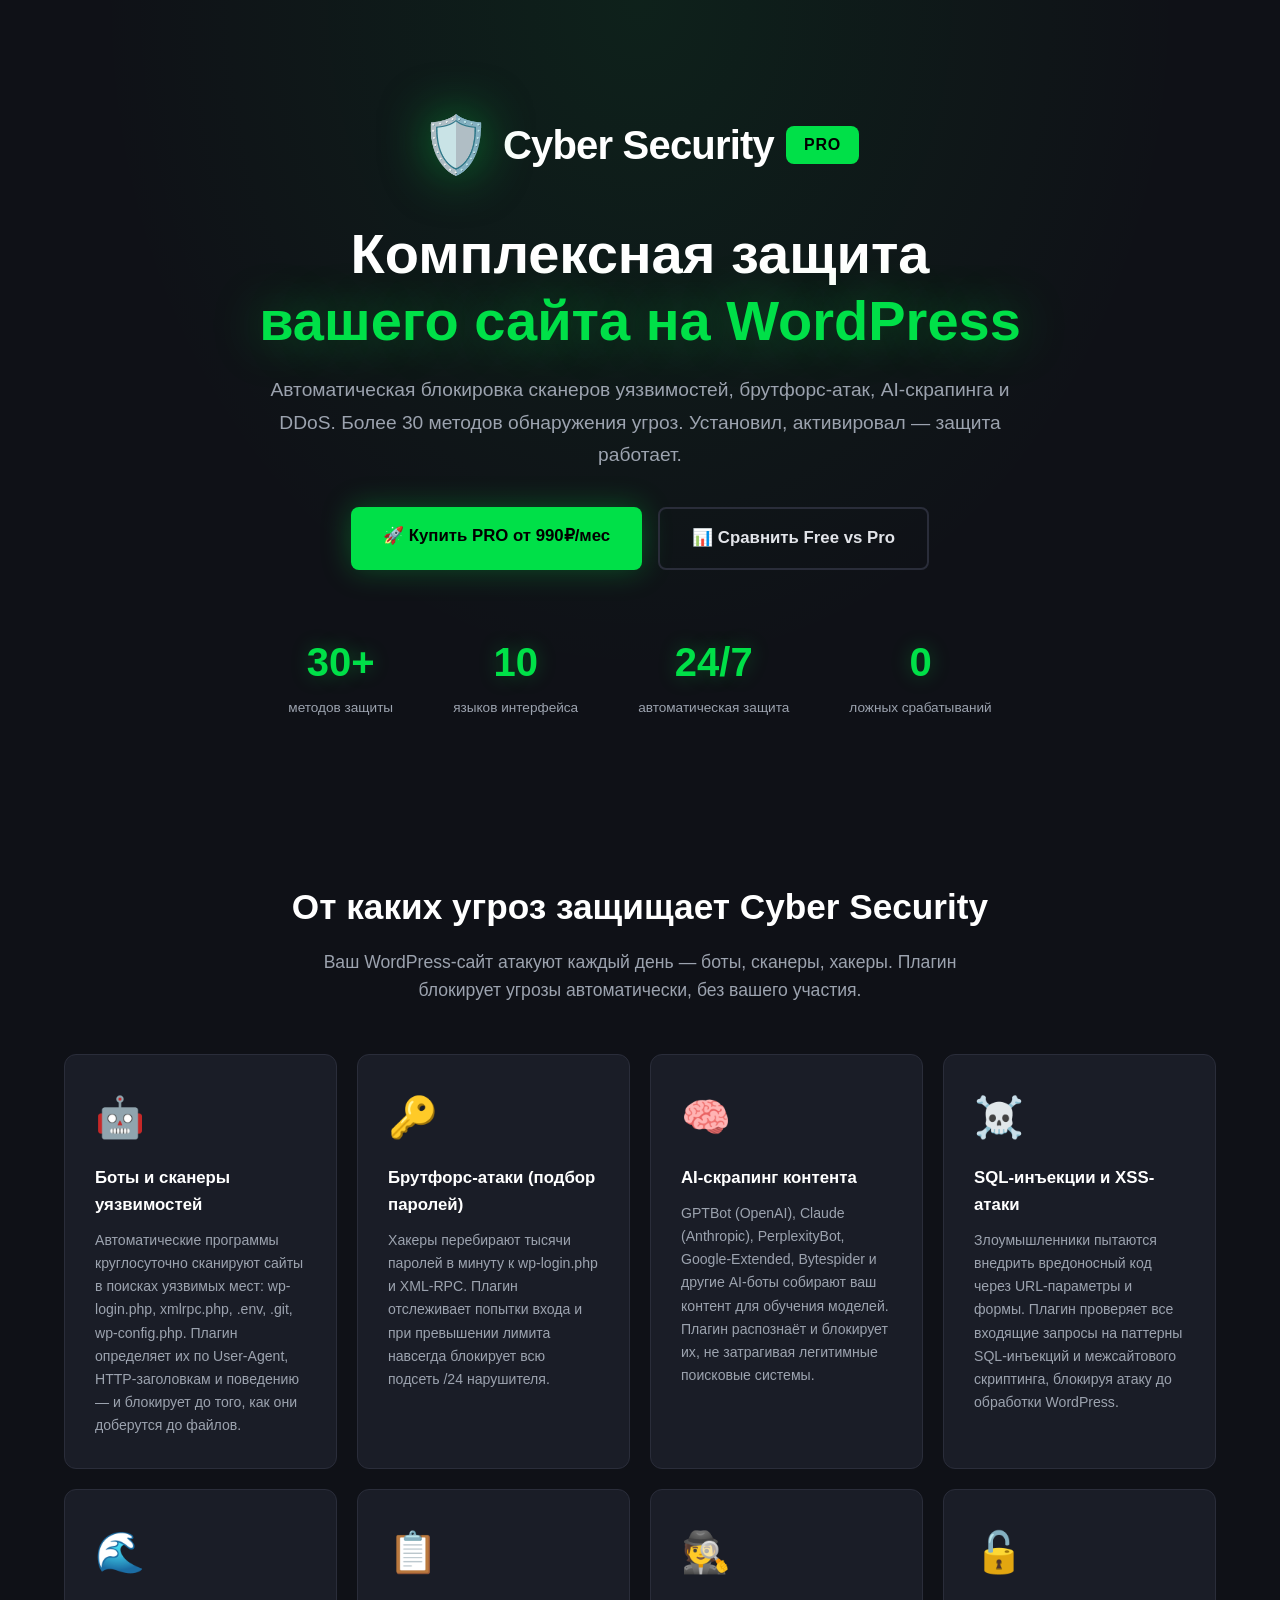
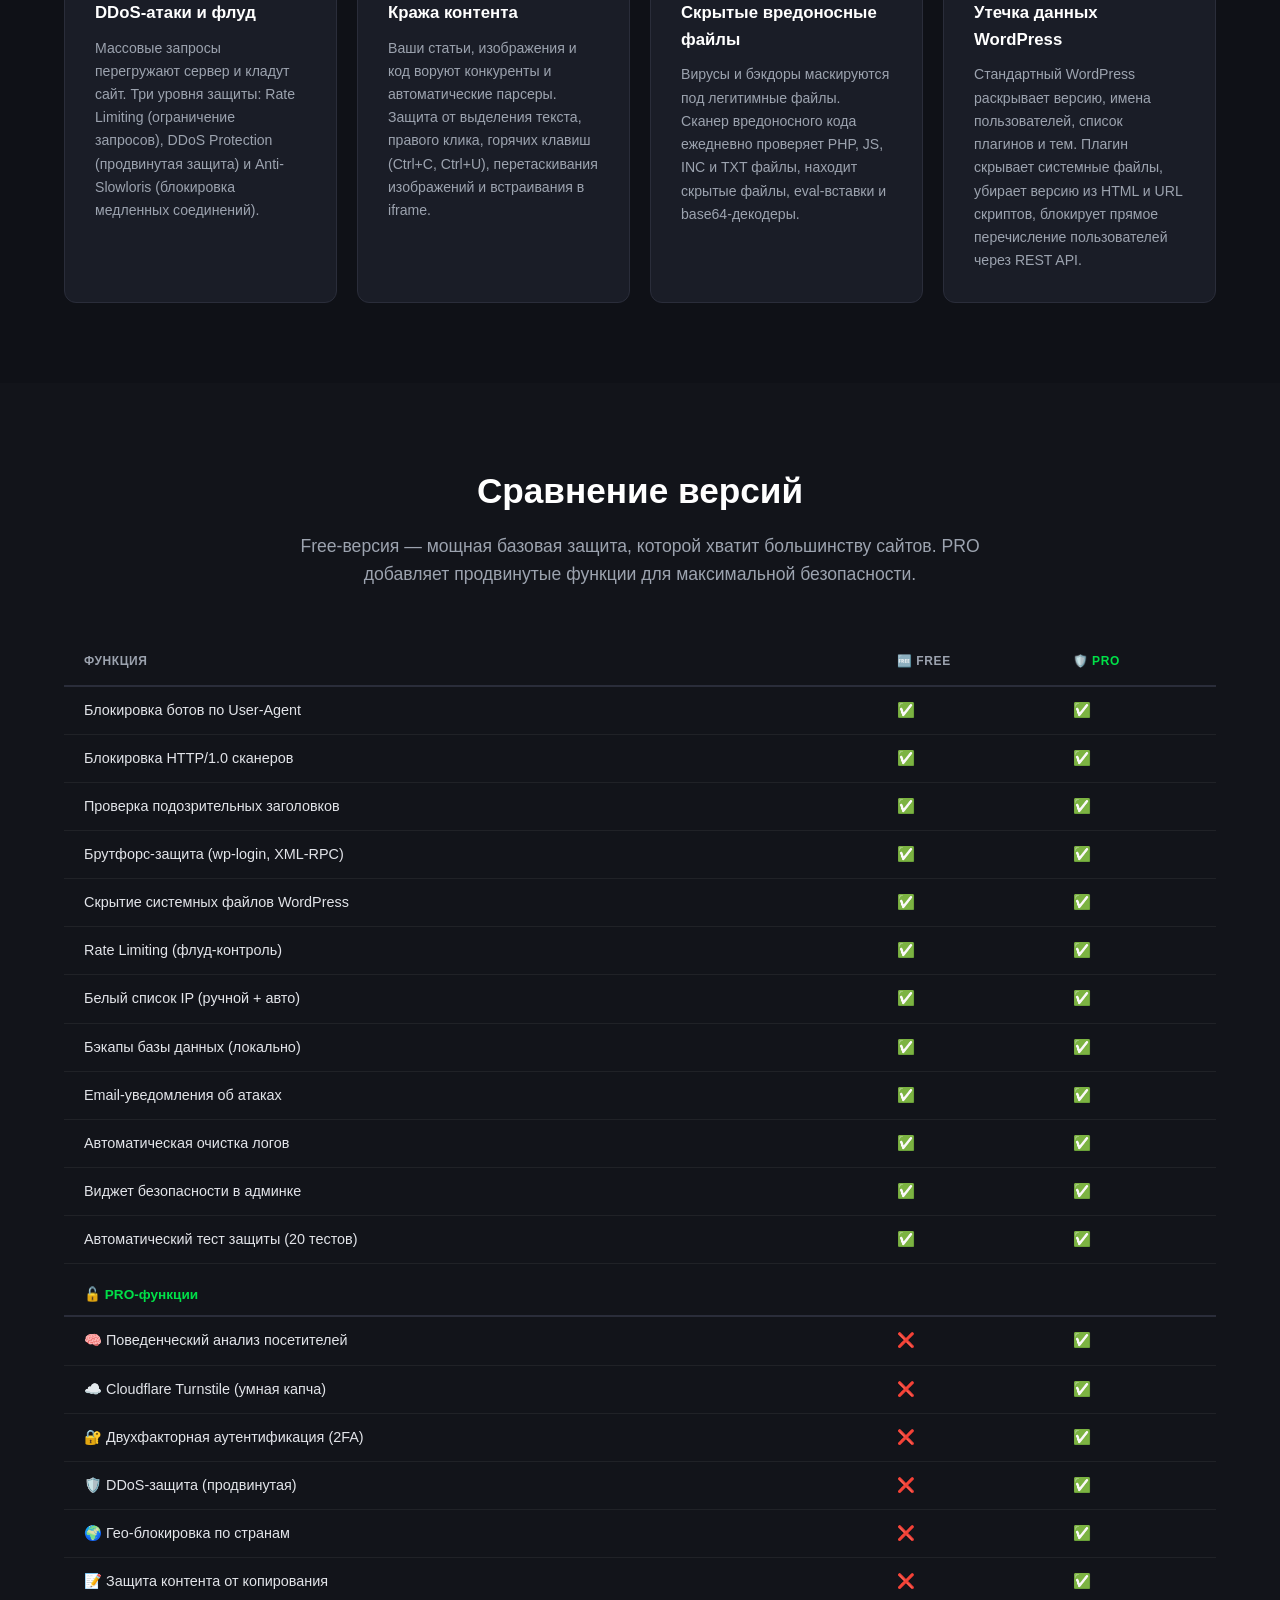
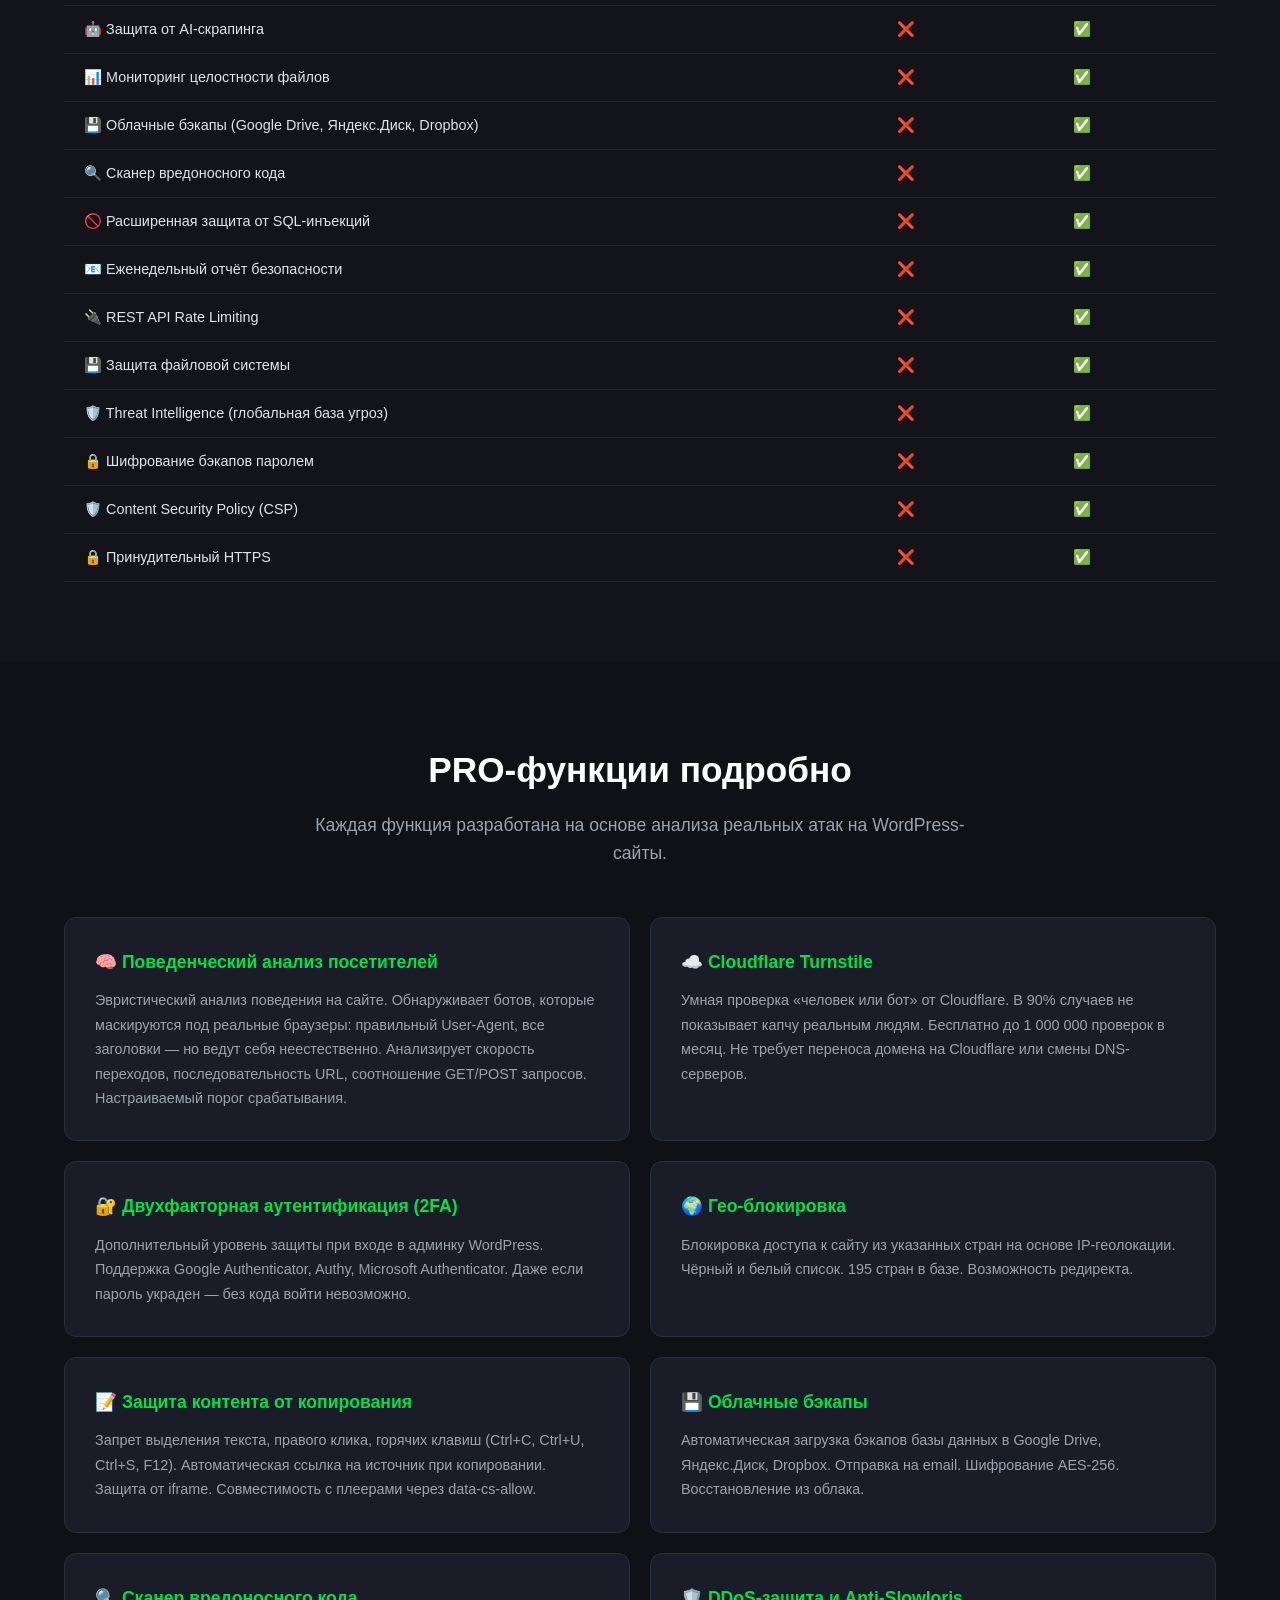
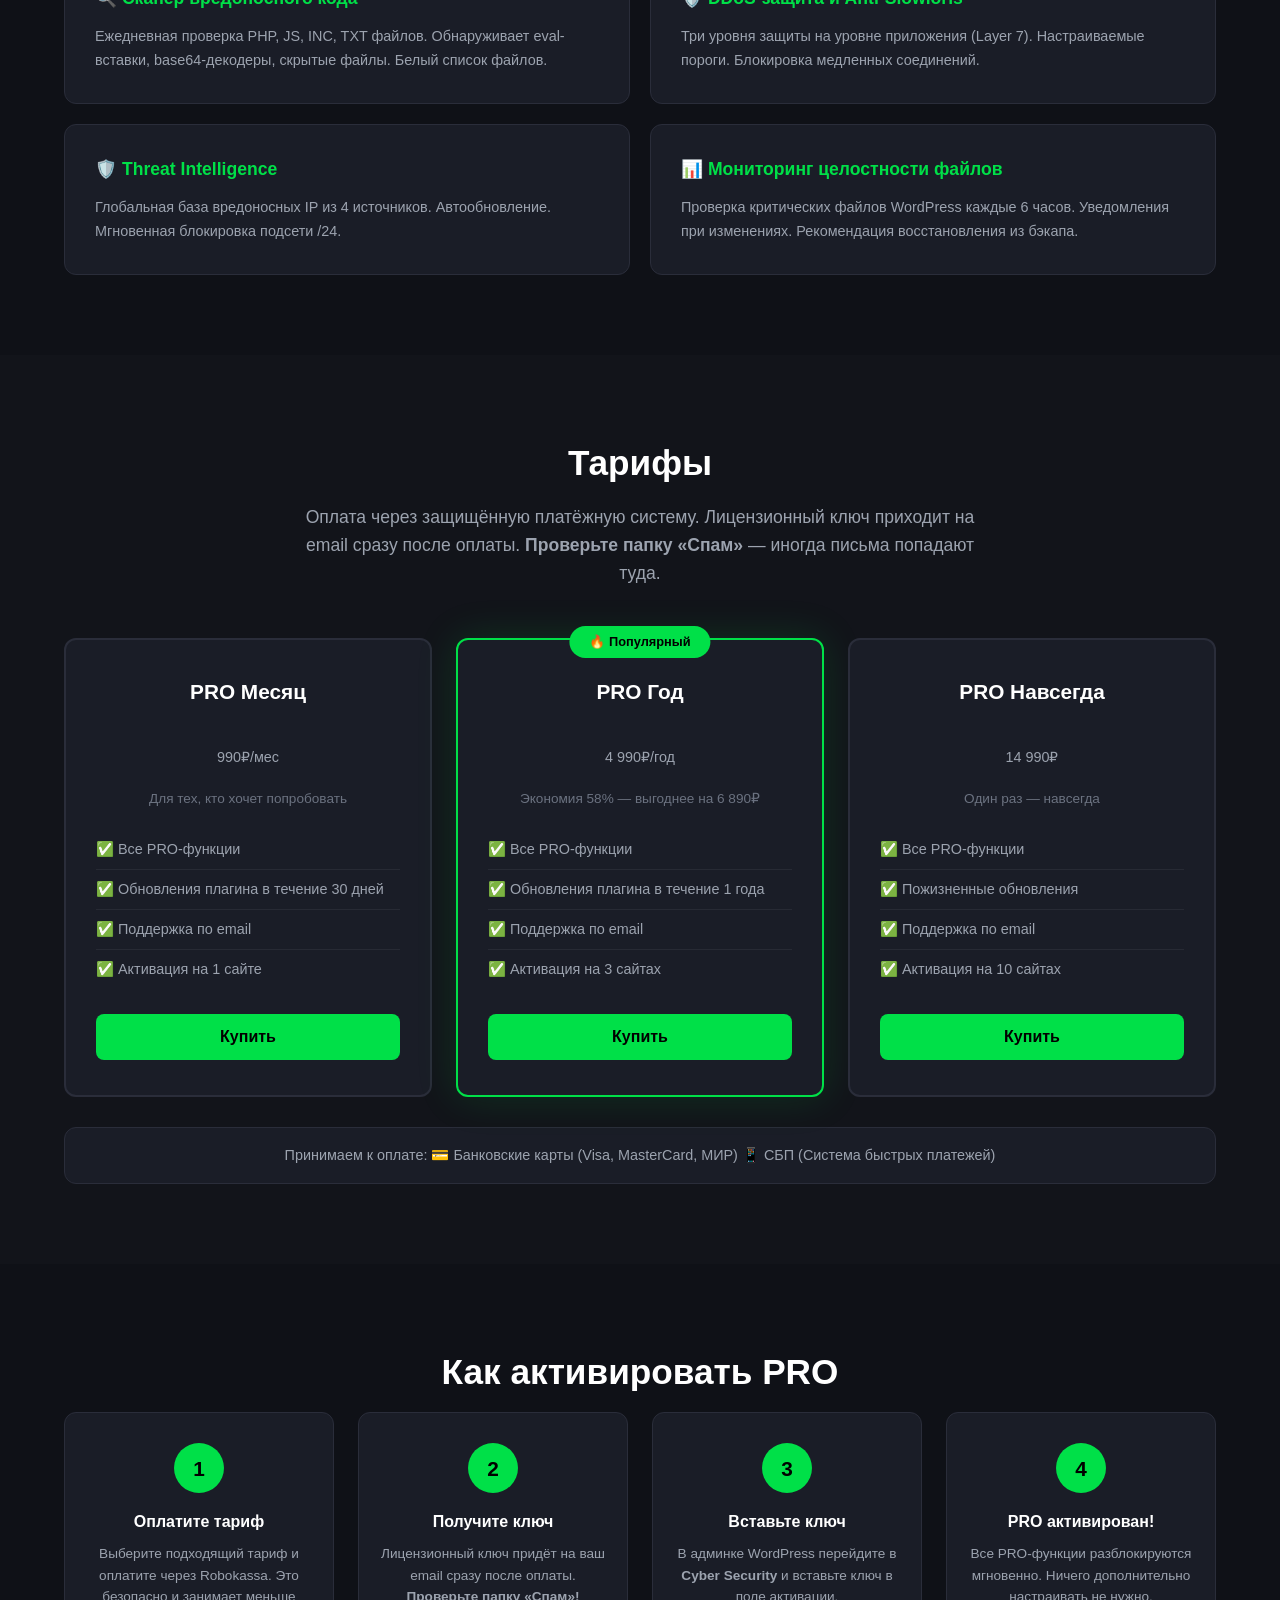
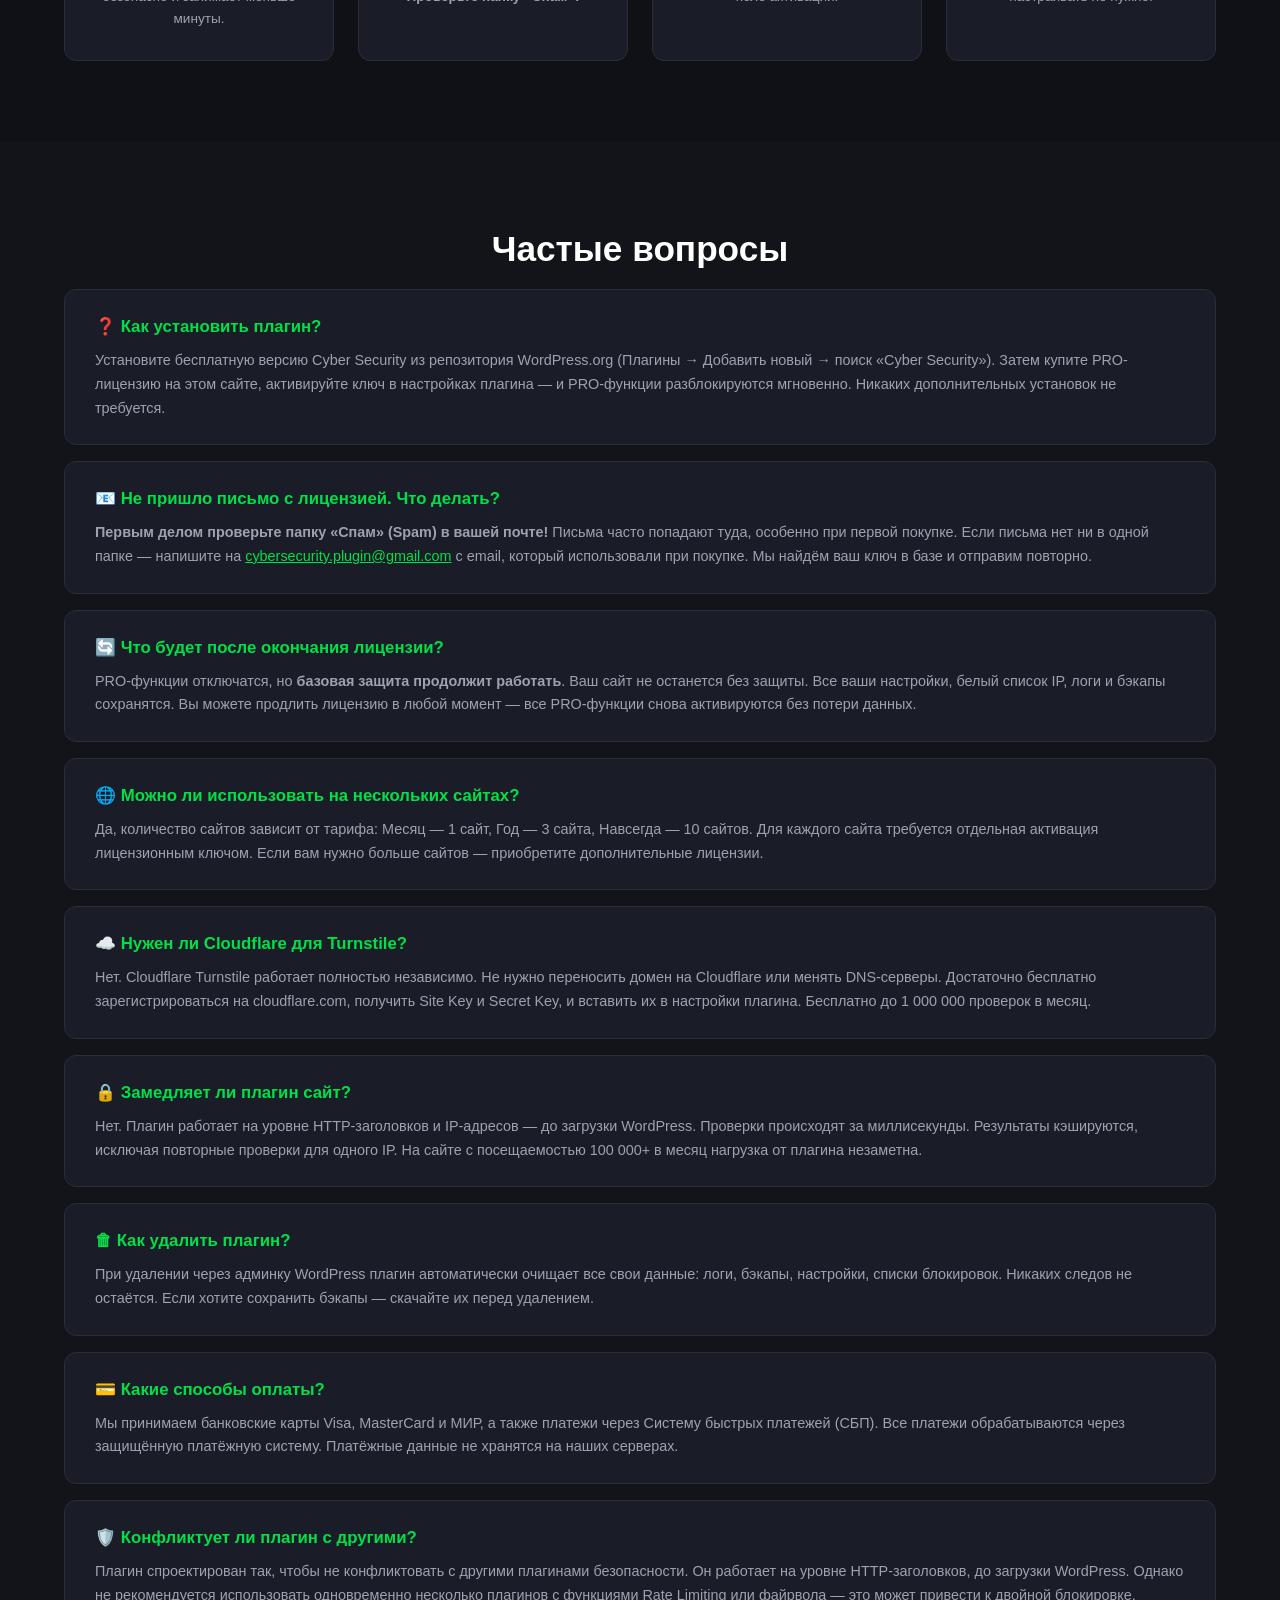
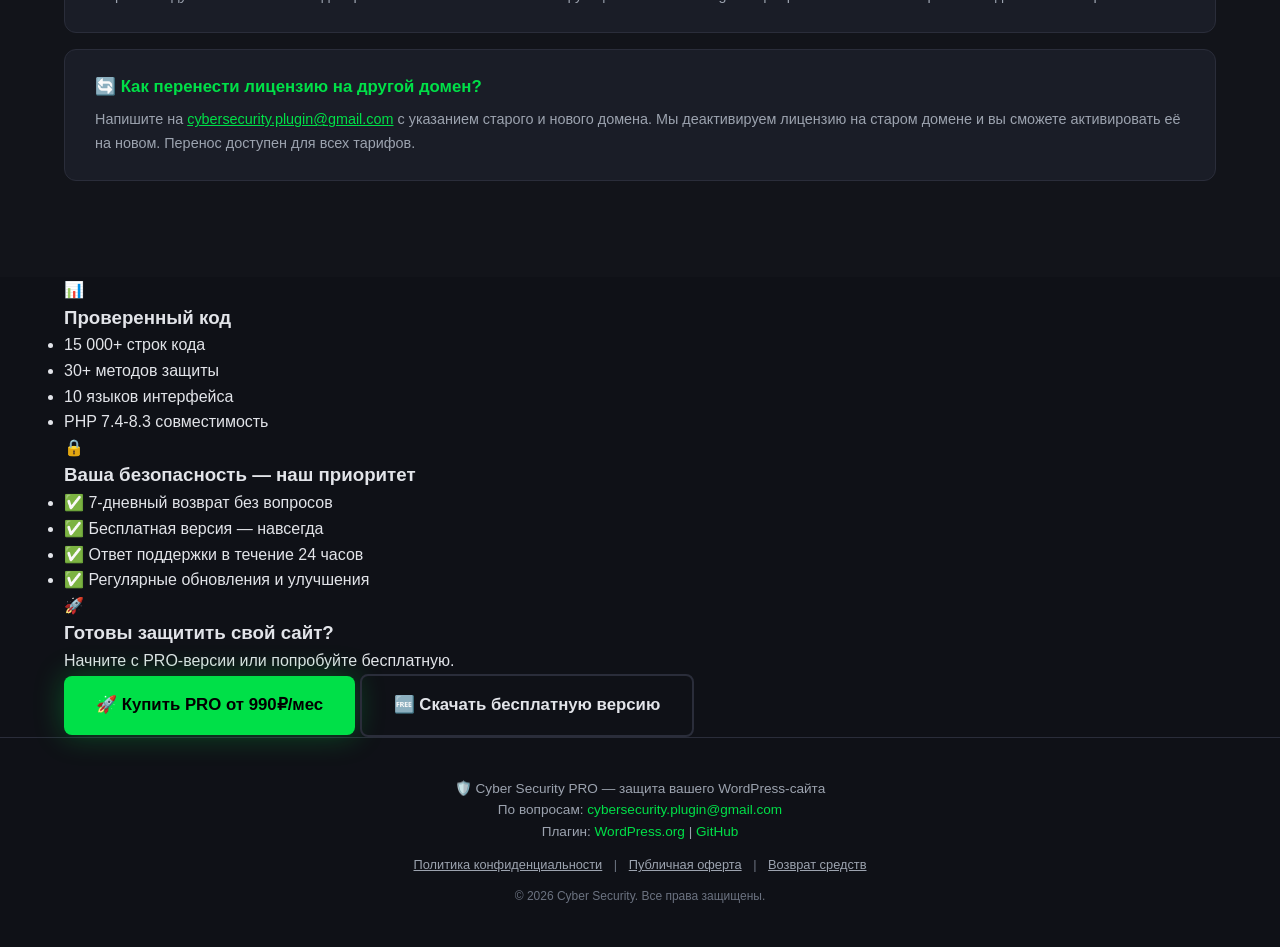
==== commit 04300ac5: "FIX Update index.html" ====
--- a/index.html
+++ b/index.html
@@ -132,44 +132,52 @@
         <h2 class="section-title" data-i18n="pricing_title">Тарифы</h2>
         <p class="section-subtitle" data-i18n-html="pricing_subtitle">Оплата через защищённую платёжную систему. Лицензионный ключ приходит на email сразу после оплаты. <strong>Проверьте папку «Спам»</strong> — иногда письма попадают туда.</p>
         <div class="pricing">
-            <div class="plan">
-                <div class="plan-name" data-i18n="plan_month">PRO Месяц</div>
-                <div class="plan-price">990₽<span>/мес</span></div>
-                <p class="plan-desc" data-i18n="plan_month_desc">Для тех, кто хочет попробовать</p>
-                <ul>
-                    <li data-i18n="plan_feature1">✅ Все PRO-функции</li>
-                    <li data-i18n="plan_feature_updates">✅ Обновления плагина в течение 30 дней</li>
-                    <li data-i18n="plan_feature_support">✅ Поддержка по email</li>
-                    <li data-i18n="plan_feature_sites">✅ Активация на 1 сайте</li>
-                </ul>
-                <button onclick="buyPlan('monthly')" class="btn-buy" data-i18n="btn_buy">Купить</button>
-            </div>
-            <div class="plan featured">
-                <div class="plan-badge" data-i18n="badge_popular">🔥 Популярный</div>
-                <div class="plan-name" data-i18n="plan_year">PRO Год</div>
-                <div class="plan-price">4 990₽<span>/год</span></div>
-                <p class="plan-desc" data-i18n="plan_year_desc">Экономия 58% — выгоднее на 6 890₽</p>
-                <ul>
-                    <li data-i18n="plan_feature1">✅ Все PRO-функции</li>
-                    <li data-i18n="plan_feature_updates_year">✅ Обновления плагина в течение 1 года</li>
-                    <li data-i18n="plan_feature_support">✅ Поддержка по email</li>
-                    <li data-i18n="plan_feature_sites_3">✅ Активация на 3 сайтах</li>
-                </ul>
-                <button onclick="buyPlan('yearly')" class="btn-buy" data-i18n="btn_buy">Купить</button>
-            </div>
-            <div class="plan">
-                <div class="plan-name" data-i18n="plan_lifetime">PRO Навсегда</div>
-                <div class="plan-price">14 990₽</div>
-                <p class="plan-desc" data-i18n="plan_lifetime_desc">Один раз — навсегда</p>
-                <ul>
-                    <li data-i18n="plan_feature1">✅ Все PRO-функции</li>
-                    <li data-i18n="plan_feature_lifetime">✅ Пожизненные обновления</li>
-                    <li data-i18n="plan_feature_support">✅ Поддержка по email</li>
-                    <li data-i18n="plan_feature_sites_10">✅ Активация на 10 сайтах</li>
-                </ul>
-                <button onclick="buyPlan('lifetime')" class="btn-buy" data-i18n="btn_buy">Купить</button>
-            </div>
-        </div>
+    <div class="plan">
+        <div class="plan-name" data-i18n="plan_month">PRO Месяц</div>
+        <div class="plan-price">
+            <span class="plan-price-num" data-i18n="plan_price_monthly">990₽</span><span class="plan-price-period" data-i18n="plan_price_period_monthly">/мес</span>
+        </div>
+        <p class="plan-desc" data-i18n="plan_month_desc">Для тех, кто хочет попробовать</p>
+        <ul>
+            <li data-i18n="plan_feature1">✅ Все PRO-функции</li>
+            <li data-i18n="plan_feature_updates">✅ Обновления плагина в течение 30 дней</li>
+            <li data-i18n="plan_feature_support">✅ Поддержка по email</li>
+            <li data-i18n="plan_feature_sites">✅ Активация на 1 сайте</li>
+        </ul>
+        <button onclick="buyPlan('monthly')" class="btn-buy" data-i18n="btn_buy">Купить</button>
+    </div>
+    
+    <div class="plan featured">
+        <div class="plan-badge" data-i18n="badge_popular">🔥 Популярный</div>
+        <div class="plan-name" data-i18n="plan_year">PRO Год</div>
+        <div class="plan-price">
+            <span class="plan-price-num" data-i18n="plan_price_yearly">4 990₽</span><span class="plan-price-period" data-i18n="plan_price_period_yearly">/год</span>
+        </div>
+        <p class="plan-desc" data-i18n="plan_year_desc">Экономия 58% — выгоднее на 6 890₽</p>
+        <ul>
+            <li data-i18n="plan_feature1">✅ Все PRO-функции</li>
+            <li data-i18n="plan_feature_updates_year">✅ Обновления плагина в течение 1 года</li>
+            <li data-i18n="plan_feature_support">✅ Поддержка по email</li>
+            <li data-i18n="plan_feature_sites_3">✅ Активация на 3 сайтах</li>
+        </ul>
+        <button onclick="buyPlan('yearly')" class="btn-buy" data-i18n="btn_buy">Купить</button>
+    </div>
+    
+    <div class="plan">
+        <div class="plan-name" data-i18n="plan_lifetime">PRO Навсегда</div>
+        <div class="plan-price">
+            <span class="plan-price-num" data-i18n="plan_price_lifetime">14 990₽</span>
+        </div>
+        <p class="plan-desc" data-i18n="plan_lifetime_desc">Один раз — навсегда</p>
+        <ul>
+            <li data-i18n="plan_feature1">✅ Все PRO-функции</li>
+            <li data-i18n="plan_feature_lifetime">✅ Пожизненные обновления</li>
+            <li data-i18n="plan_feature_support">✅ Поддержка по email</li>
+            <li data-i18n="plan_feature_sites_10">✅ Активация на 10 сайтах</li>
+        </ul>
+        <button onclick="buyPlan('lifetime')" class="btn-buy" data-i18n="btn_buy">Купить</button>
+    </div>
+</div>
         <div class="payment-methods">
             <span data-i18n="payment_methods">Принимаем к оплате:</span>
             <span class="payment-icon">💳</span> <span data-i18n="payment_cards">Банковские карты (Visa, MasterCard, МИР)</span>
@@ -244,6 +252,50 @@
         <div class="faq-item">
             <h3 data-i18n="faq10_q">🔄 Как перенести лицензию на другой домен?</h3>
             <p data-i18n-html="faq10_a">Напишите на <a href="mailto:cybersecurity.plugin@gmail.com">cybersecurity.plugin@gmail.com</a> с указанием старого и нового домена. Мы деактивируем лицензию на старом домене и вы сможете активировать её на новом. Перенос доступен для всех тарифов.</p>
+        </div>
+    </div>
+</section>
+
+<!-- ============================================ -->
+<!-- CTA FINAL — ЗАВЕРШАЮЩИЙ БЛОК -->
+<!-- ============================================ -->
+<section class="cta-final">
+    <div class="container">
+        <div class="cta-final-grid">
+            <!-- Карточка 1: Статистика -->
+            <div class="cta-card">
+                <div class="cta-card-icon">📊</div>
+                <h3 data-i18n="cta_stats_title">Проверенный код</h3>
+                <ul class="cta-stats-list">
+                    <li><span class="cta-stat-num">15 000+</span> <span data-i18n="cta_stat_lines">строк кода</span></li>
+                    <li><span class="cta-stat-num">30+</span> <span data-i18n="cta_stat_methods">методов защиты</span></li>
+                    <li><span class="cta-stat-num">10</span> <span data-i18n="cta_stat_langs">языков интерфейса</span></li>
+                    <li><span class="cta-stat-num">PHP 7.4-8.3</span> <span data-i18n="cta_stat_php">совместимость</span></li>
+                </ul>
+            </div>
+            
+            <!-- Карточка 2: Гарантия -->
+            <div class="cta-card cta-card-guarantee">
+                <div class="cta-card-icon">🔒</div>
+                <h3 data-i18n="cta_guarantee_title">Ваша безопасность — наш приоритет</h3>
+                <ul class="cta-guarantee-list">
+                    <li data-i18n="cta_guarantee_1">✅ 7-дневный возврат без вопросов</li>
+                    <li data-i18n="cta_guarantee_2">✅ Бесплатная версия — навсегда</li>
+                    <li data-i18n="cta_guarantee_3">✅ Ответ поддержки в течение 24 часов</li>
+                    <li data-i18n="cta_guarantee_4">✅ Регулярные обновления и улучшения</li>
+                </ul>
+            </div>
+            
+            <!-- Карточка 3: CTA -->
+            <div class="cta-card cta-card-action">
+                <div class="cta-card-icon">🚀</div>
+                <h3 data-i18n="cta_action_title">Готовы защитить свой сайт?</h3>
+                <p data-i18n="cta_action_desc">Начните с PRO-версии или попробуйте бесплатную.</p>
+                <div class="cta-buttons">
+                    <a href="#pricing" class="btn btn-green" data-i18n="cta_btn_buy">🚀 Купить PRO от 990₽/мес</a>
+                    <a href="https://wordpress.org/plugins/cyber-security/" target="_blank" class="btn btn-outline" data-i18n="cta_btn_free">🆓 Скачать бесплатную версию</a>
+                </div>
+            </div>
         </div>
     </div>
 </section>
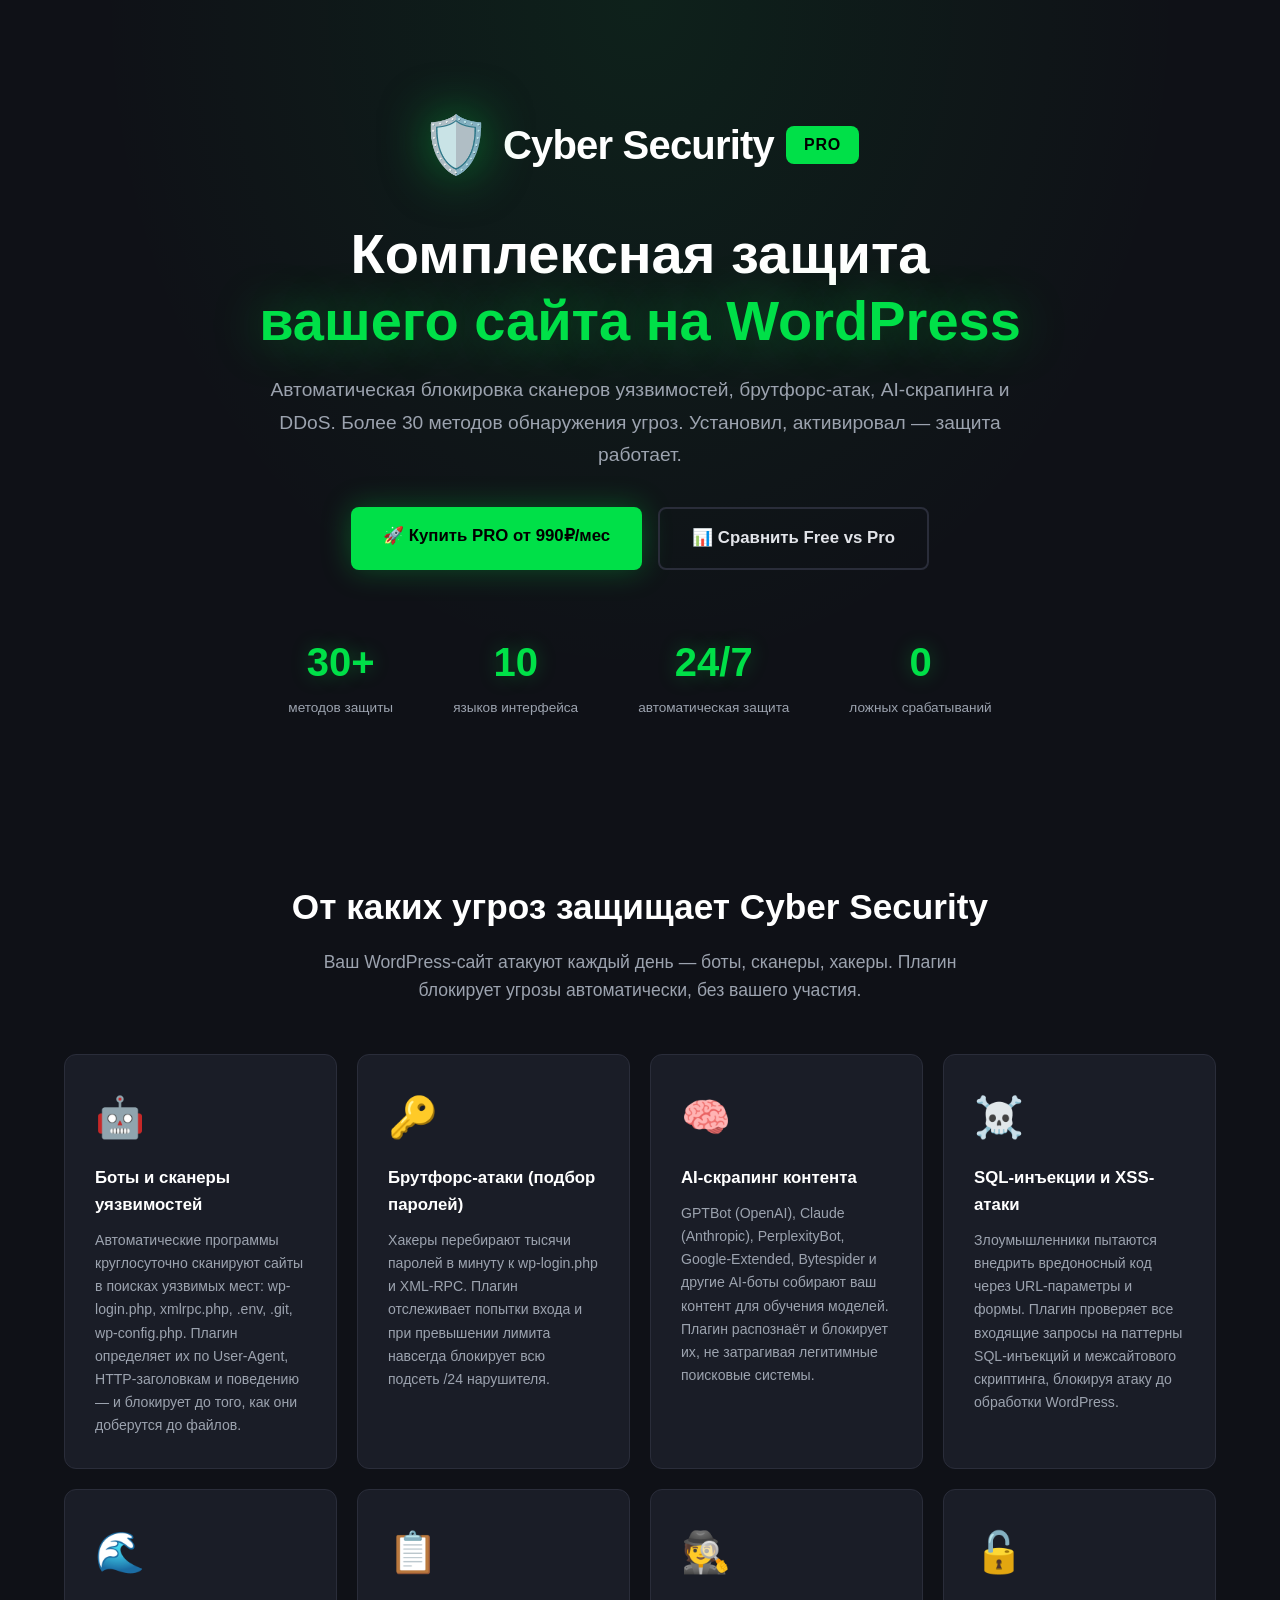
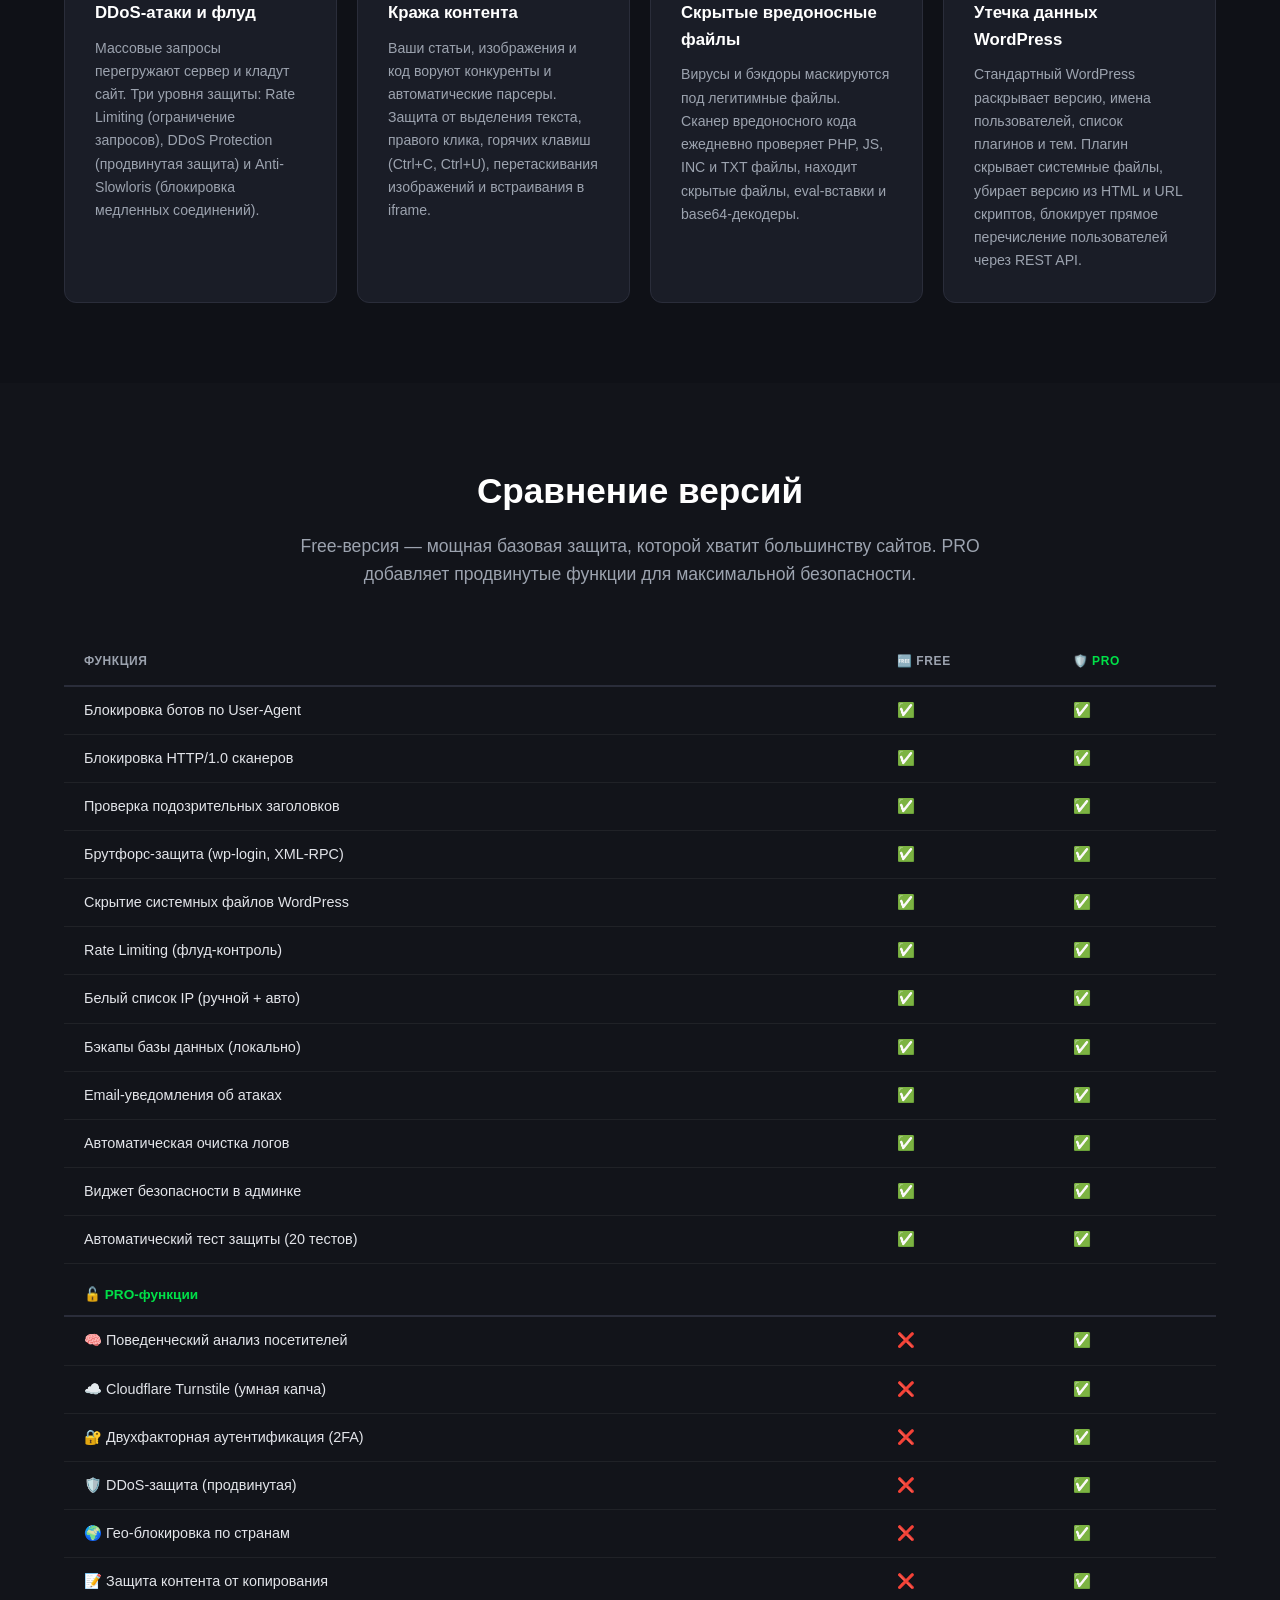
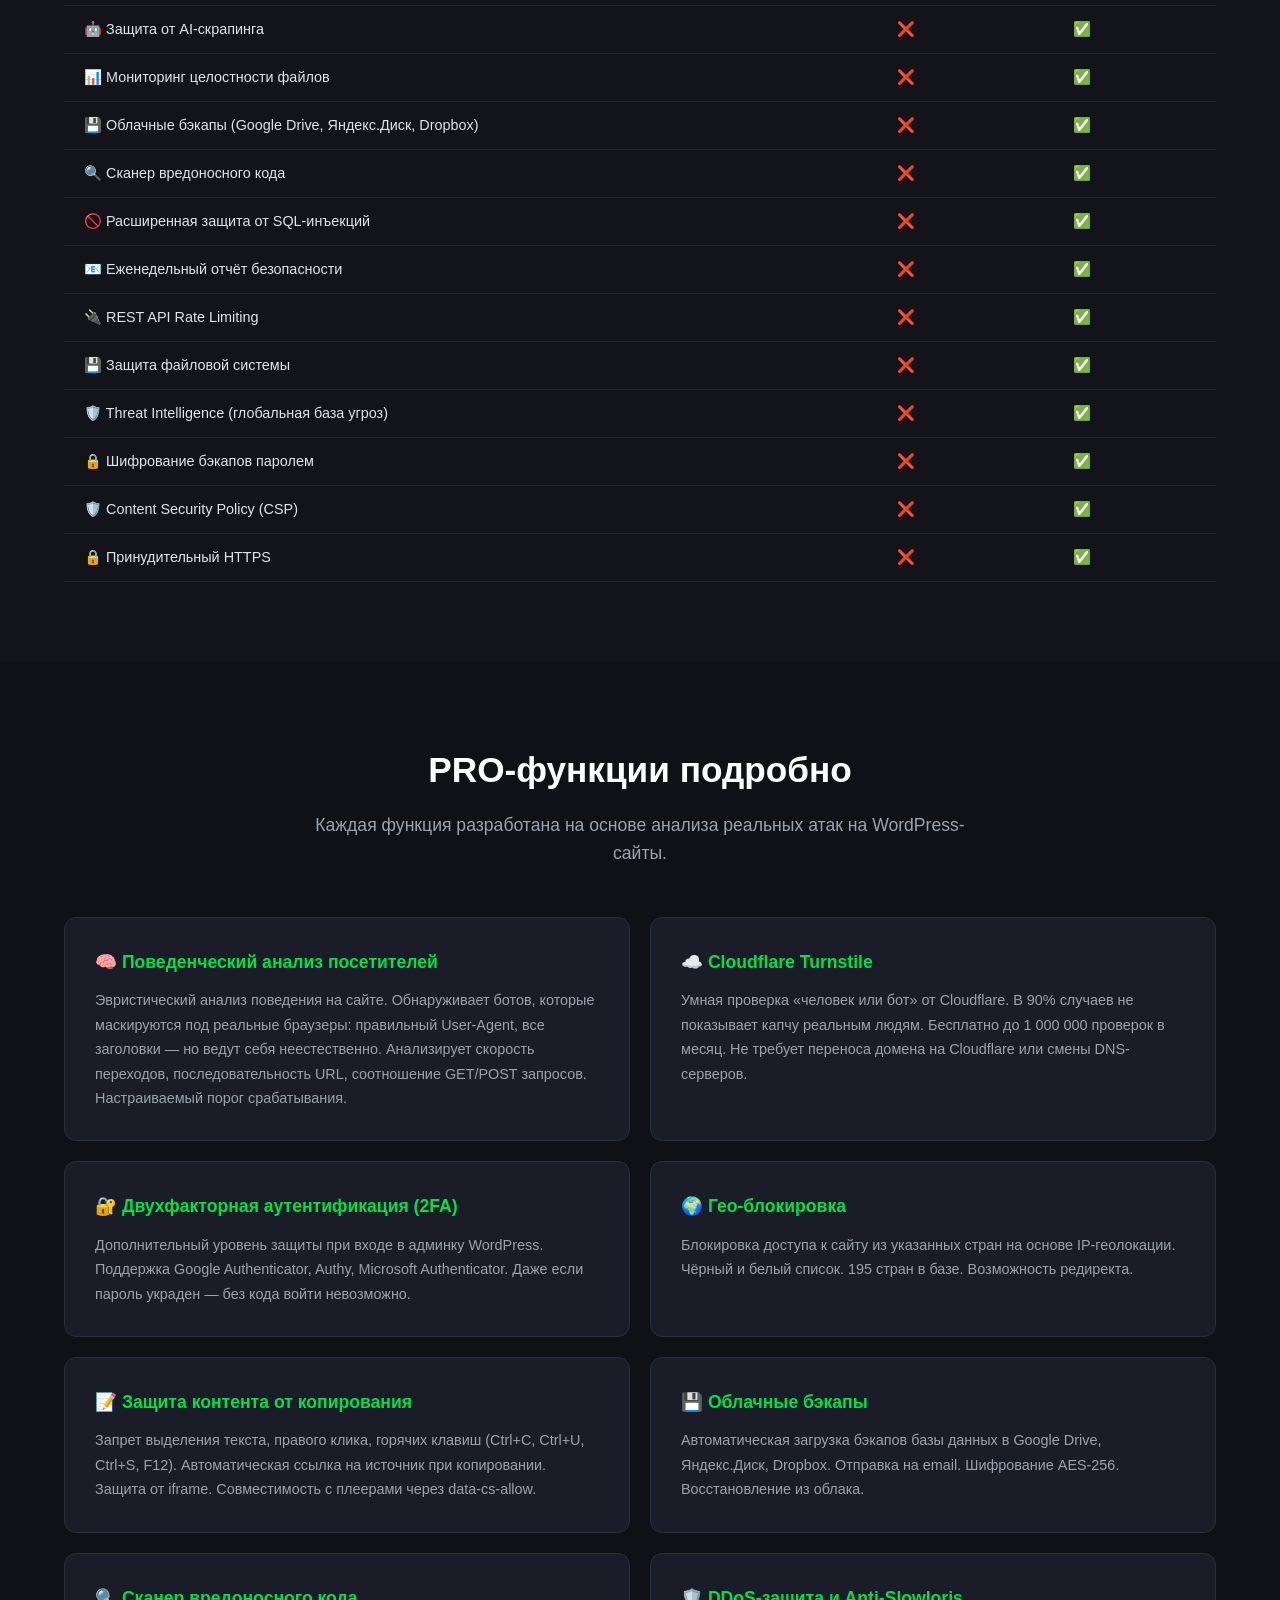
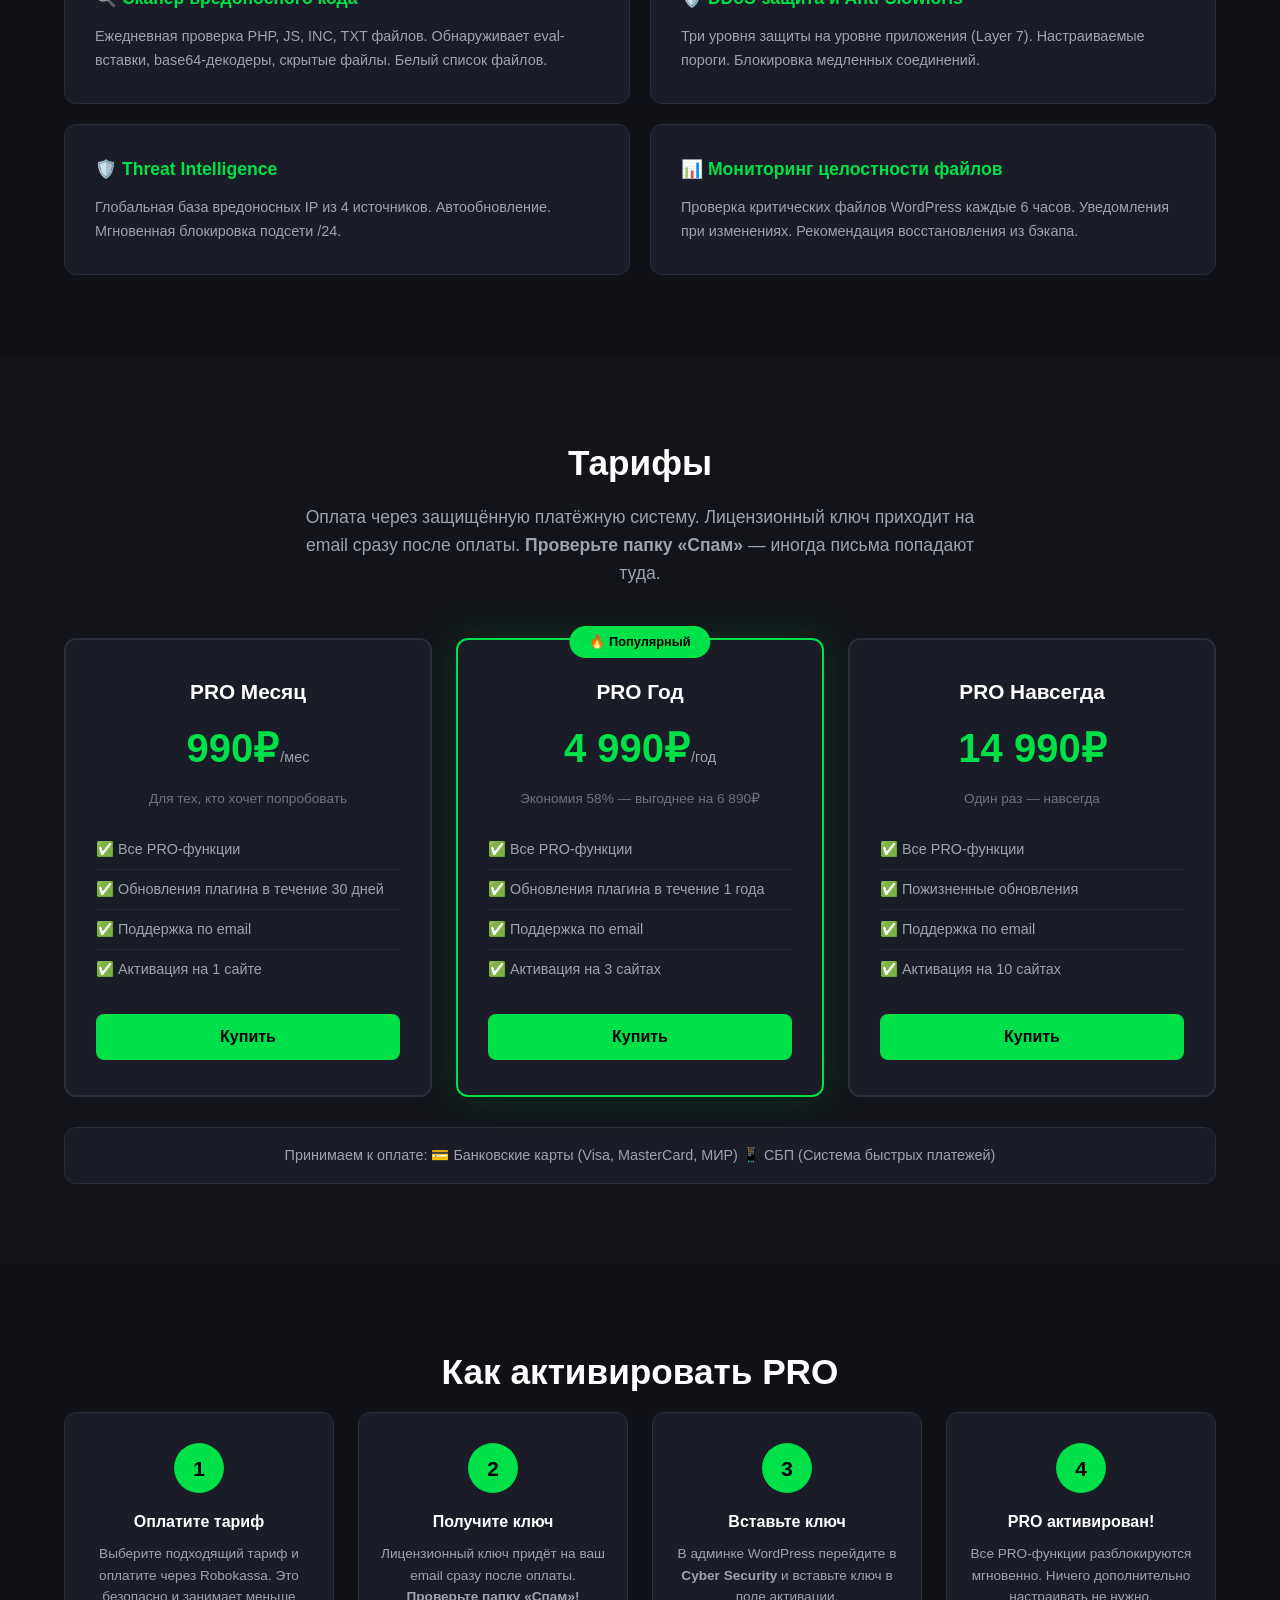
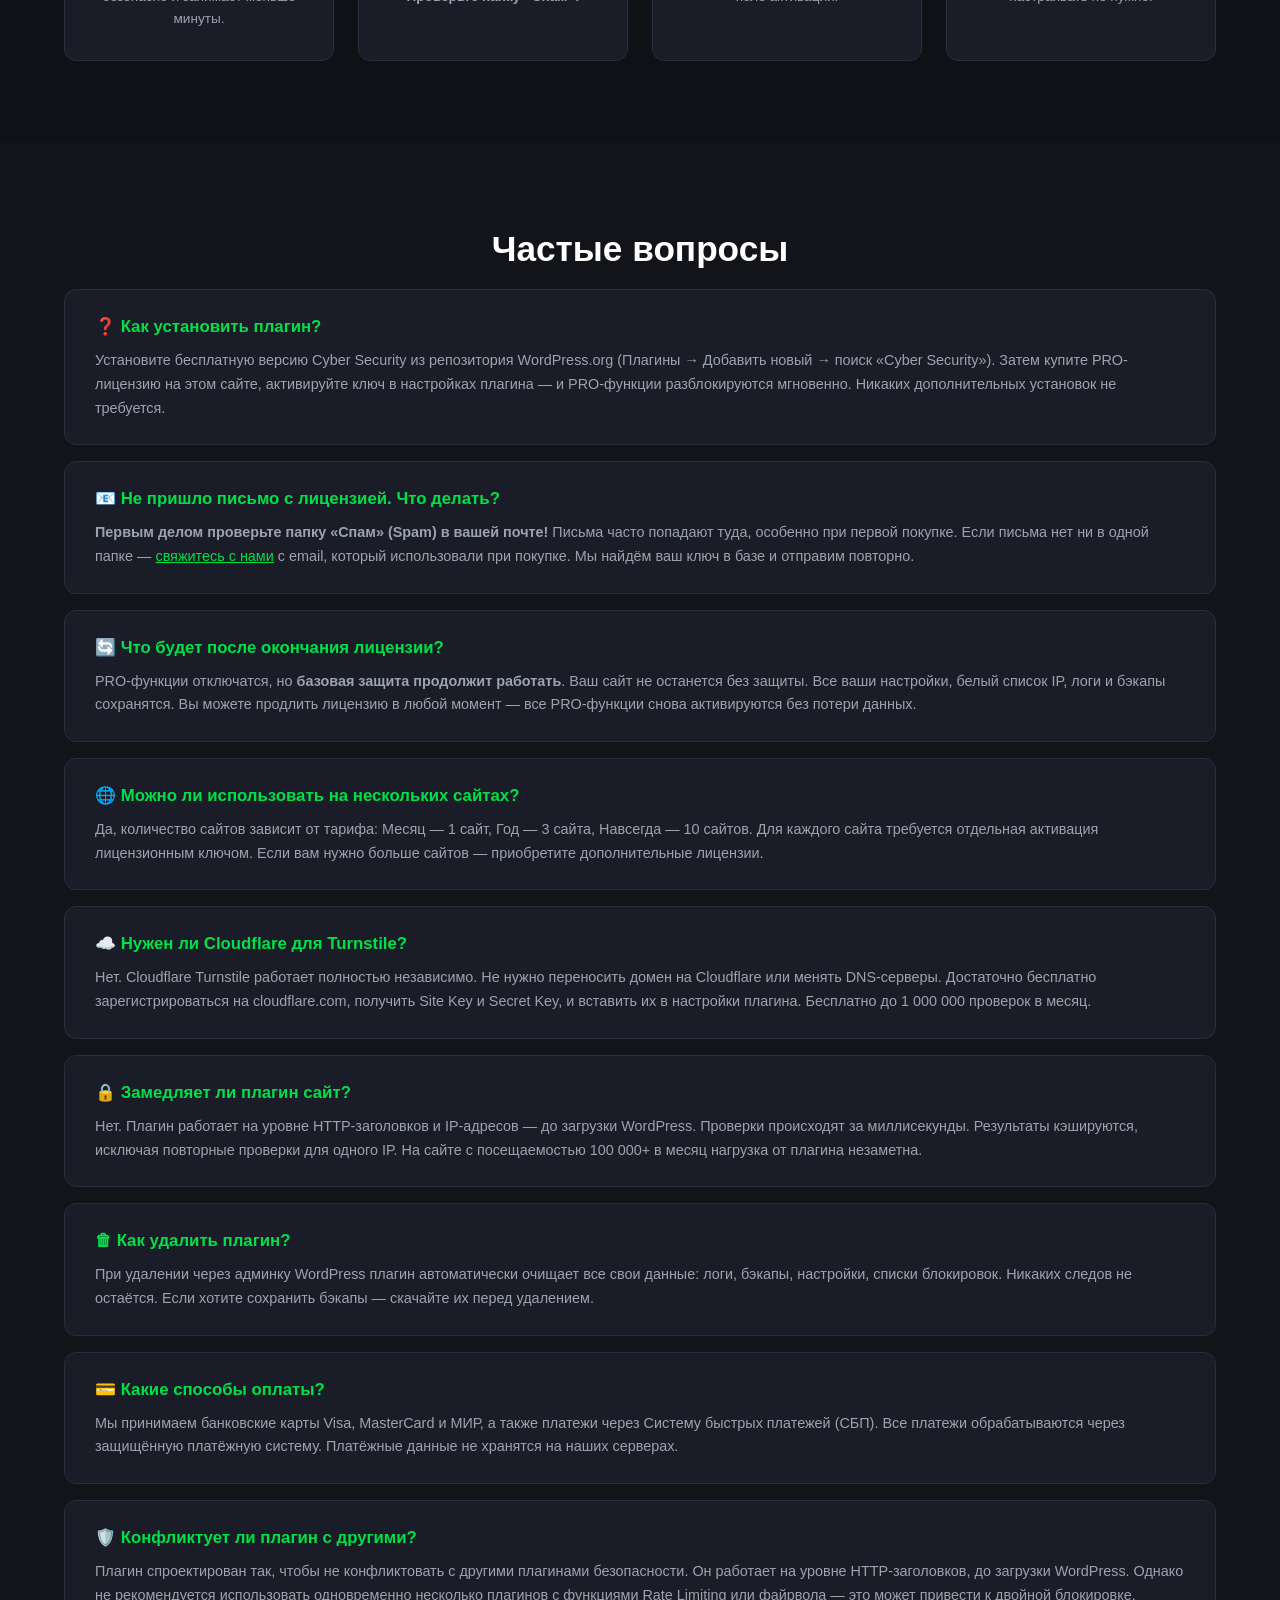
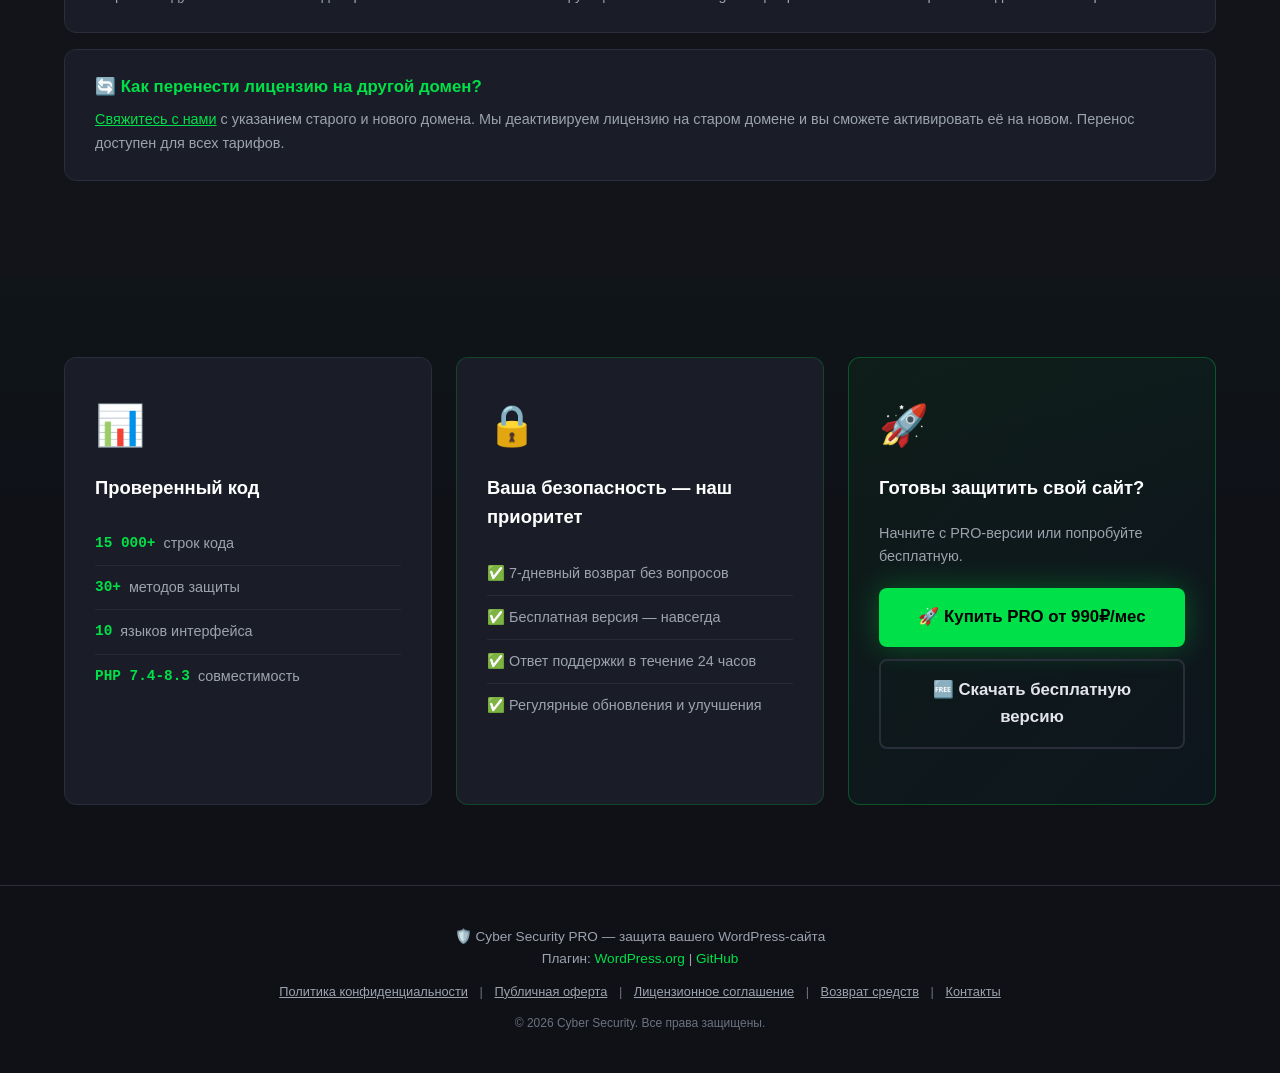
==== commit 17dd3362: "FIX Update index.html" ====
--- a/index.html
+++ b/index.html
@@ -210,9 +210,9 @@
         </div>
         
         <div class="faq-item">
-            <h3 data-i18n="faq2_q">📧 Не пришло письмо с лицензией. Что делать?</h3>
-            <p data-i18n-html="faq2_a"><strong>Первым делом проверьте папку «Спам» (Spam) в вашей почте!</strong> Письма часто попадают туда, особенно при первой покупке. Если письма нет ни в одной папке — напишите на <a href="mailto:cybersecurity.plugin@gmail.com">cybersecurity.plugin@gmail.com</a> с email, который использовали при покупке. Мы найдём ваш ключ в базе и отправим повторно.</p>
-        </div>
+    <h3 data-i18n="faq2_q">📧 Не пришло письмо с лицензией. Что делать?</h3>
+    <p data-i18n-html="faq2_a"><strong>Первым делом проверьте папку «Спам» (Spam) в вашей почте!</strong> Письма часто попадают туда, особенно при первой покупке. Если письма нет ни в одной папке — <a href="docs/contact">свяжитесь с нами</a> с email, который использовали при покупке. Мы найдём ваш ключ в базе и отправим повторно.</p>
+</div>
         
         <div class="faq-item">
             <h3 data-i18n="faq3_q">🔄 Что будет после окончания лицензии?</h3>
@@ -250,9 +250,9 @@
         </div>
         
         <div class="faq-item">
-            <h3 data-i18n="faq10_q">🔄 Как перенести лицензию на другой домен?</h3>
-            <p data-i18n-html="faq10_a">Напишите на <a href="mailto:cybersecurity.plugin@gmail.com">cybersecurity.plugin@gmail.com</a> с указанием старого и нового домена. Мы деактивируем лицензию на старом домене и вы сможете активировать её на новом. Перенос доступен для всех тарифов.</p>
-        </div>
+    <h3 data-i18n="faq10_q">🔄 Как перенести лицензию на другой домен?</h3>
+    <p data-i18n-html="faq10_a"><a href="docs/contact">Свяжитесь с нами</a> с указанием старого и нового домена. Мы деактивируем лицензию на старом домене и вы сможете активировать её на новом. Перенос доступен для всех тарифов.</p>
+</div>
     </div>
 </section>
 
@@ -304,15 +304,18 @@
 <footer class="footer">
     <div class="container">
         <p data-i18n="footer_text">🛡️ Cyber Security PRO — защита вашего WordPress-сайта</p>
-        <p><span data-i18n="footer_contact">По вопросам:</span> <a href="mailto:cybersecurity.plugin@gmail.com">cybersecurity.plugin@gmail.com</a></p>
         <p>Плагин: <a href="https://wordpress.org/plugins/cyber-security/">WordPress.org</a> | <a href="https://github.com/gataurus/cyber-security">GitHub</a></p>
         <div class="footer-links">
-    <a href="docs/privacy" data-i18n="footer_privacy">Политика конфиденциальности</a>
-    <span>|</span>
-    <a href="docs/terms" data-i18n="footer_terms">Публичная оферта</a>
-    <span>|</span>
-    <a href="docs/refund" data-i18n="footer_refund">Возврат средств</a>
-</div>
+            <a href="docs/privacy" data-i18n="footer_privacy">Политика конфиденциальности</a>
+            <span>|</span>
+            <a href="docs/terms" data-i18n="footer_terms">Публичная оферта</a>
+            <span>|</span>
+            <a href="docs/license" data-i18n="footer_license">Лицензионное соглашение</a>
+            <span>|</span>
+            <a href="docs/refund" data-i18n="footer_refund">Возврат средств</a>
+            <span>|</span>
+            <a href="docs/contact" data-i18n="footer_contact_page">Контакты</a>
+        </div>
         <p class="copyright" data-i18n="footer_copyright">© 2026 Cyber Security. Все права защищены.</p>
     </div>
 </footer>
--- a/css/style.css
+++ b/css/style.css
@@ -122,8 +122,9 @@
 .plan.featured { border-color: var(--green); box-shadow: 0 0 40px var(--green-glow); }
 .plan-badge { position: absolute; top: -14px; left: 50%; transform: translateX(-50%); background: var(--green); color: #000; padding: 6px 20px; border-radius: 20px; font-size: 0.8rem; font-weight: 700; }
 .plan-name { font-size: 1.3rem; font-weight: 700; color: #fff; margin-bottom: 8px; }
-.plan-price { font-size: 2.5rem; font-weight: 900; color: var(--green); margin-bottom: 8px; }
-.plan-price span { font-size: 0.9rem; color: var(--text-secondary); font-weight: 400; }
+.plan-price { margin-bottom: 8px; }
+.plan-price-num { font-size: 2.5rem; font-weight: 900; color: var(--green); }
+.plan-price-period { font-size: 0.9rem; color: var(--text-secondary); font-weight: 400; margin-left: 2px; }
 .plan-desc { font-size: 0.85rem; color: var(--text-muted); margin-bottom: 20px; }
 .plan ul { list-style: none; text-align: left; margin-bottom: 25px; flex-grow: 1; }
 .plan li { padding: 8px 0; color: var(--text-secondary); font-size: 0.9rem; border-bottom: 1px solid var(--border-light); }
@@ -132,6 +133,11 @@
 .btn-buy:hover { background: var(--green-dark); box-shadow: 0 0 30px rgba(0, 224, 72, 0.4); }
 .payment-methods { text-align: center; color: var(--text-secondary); font-size: 0.9rem; padding: 16px; background: var(--bg-card); border-radius: var(--radius); border: 1px solid var(--border); }
 
+@media (max-width: 768px) {
+    .pricing { grid-template-columns: 1fr; }
+    .plan-price-num { font-size: 2rem; }
+}
+
 /* ============================================ */
 /* HOW IT WORKS */
 /* ============================================ */
@@ -152,6 +158,138 @@
 .faq-item h3 { font-size: 1.05rem; color: var(--green); margin-bottom: 8px; }
 .faq-item p { font-size: 0.9rem; color: var(--text-secondary); line-height: 1.65; }
 .faq-item a { color: var(--green); text-decoration: underline; }
+
+/* ============================================ */
+/* CTA FINAL */
+/* ============================================ */
+.cta-final {
+    padding: 80px 0;
+    background: linear-gradient(180deg, rgba(0, 224, 72, 0.02) 0%, transparent 40%);
+}
+
+.cta-final-grid {
+    display: grid;
+    grid-template-columns: repeat(3, 1fr);
+    gap: 24px;
+}
+
+.cta-card {
+    background: var(--bg-card);
+    border: 1px solid var(--border);
+    border-radius: var(--radius);
+    padding: 35px 30px;
+    transition: all 0.3s;
+    display: flex;
+    flex-direction: column;
+}
+
+.cta-card:hover {
+    border-color: var(--green);
+    box-shadow: 0 0 30px var(--green-glow);
+    transform: translateY(-2px);
+}
+
+.cta-card-guarantee {
+    border-color: rgba(0, 224, 72, 0.2);
+}
+
+.cta-card-action {
+    background: linear-gradient(135deg, rgba(0, 224, 72, 0.05), rgba(0, 192, 232, 0.03));
+    border-color: rgba(0, 224, 72, 0.3);
+}
+
+.cta-card-icon {
+    font-size: 2.5rem;
+    margin-bottom: 16px;
+}
+
+.cta-card h3 {
+    font-size: 1.15rem;
+    color: #fff;
+    margin-bottom: 20px;
+    font-weight: 700;
+}
+
+.cta-stats-list {
+    list-style: none;
+    flex-grow: 1;
+}
+
+.cta-stats-list li {
+    padding: 10px 0;
+    color: var(--text-secondary);
+    font-size: 0.9rem;
+    border-bottom: 1px solid var(--border-light);
+    display: flex;
+    align-items: center;
+    gap: 8px;
+}
+
+.cta-stats-list li:last-child {
+    border-bottom: none;
+}
+
+.cta-stat-num {
+    color: var(--green);
+    font-weight: 700;
+    font-family: var(--font-mono, monospace);
+    font-size: 0.9rem;
+    white-space: nowrap;
+}
+
+.cta-guarantee-list {
+    list-style: none;
+    flex-grow: 1;
+}
+
+.cta-guarantee-list li {
+    padding: 10px 0;
+    color: var(--text-secondary);
+    font-size: 0.9rem;
+    border-bottom: 1px solid var(--border-light);
+}
+
+.cta-guarantee-list li:last-child {
+    border-bottom: none;
+}
+
+.cta-card-action p {
+    color: var(--text-secondary);
+    font-size: 0.9rem;
+    margin-bottom: 20px;
+}
+
+.cta-buttons {
+    display: flex;
+    flex-direction: column;
+    gap: 12px;
+    margin-bottom: 20px;
+}
+
+.cta-buttons .btn {
+    text-align: center;
+}
+
+.cta-contact {
+    margin-top: auto;
+    font-size: 0.85rem;
+    color: var(--text-secondary);
+}
+
+.cta-contact a {
+    color: var(--green);
+    text-decoration: none;
+}
+
+.cta-contact a:hover {
+    text-decoration: underline;
+}
+
+@media (max-width: 900px) {
+    .cta-final-grid {
+        grid-template-columns: 1fr;
+    }
+}
 
 /* ============================================ */
 /* FOOTER */
@@ -264,6 +402,26 @@
     overflow-y: auto;
     box-shadow: 0 8px 24px rgba(0, 0, 0, 0.5);
     animation: fadeIn 0.15s ease;
+    scrollbar-width: thin;
+    scrollbar-color: var(--green) transparent;
+}
+
+.lang-dropdown::-webkit-scrollbar {
+    width: 4px;
+}
+
+.lang-dropdown::-webkit-scrollbar-track {
+    background: transparent;
+    border-radius: 2px;
+}
+
+.lang-dropdown::-webkit-scrollbar-thumb {
+    background: var(--green);
+    border-radius: 2px;
+}
+
+.lang-dropdown::-webkit-scrollbar-thumb:hover {
+    background: var(--green-dark);
 }
 
 @keyframes fadeIn {
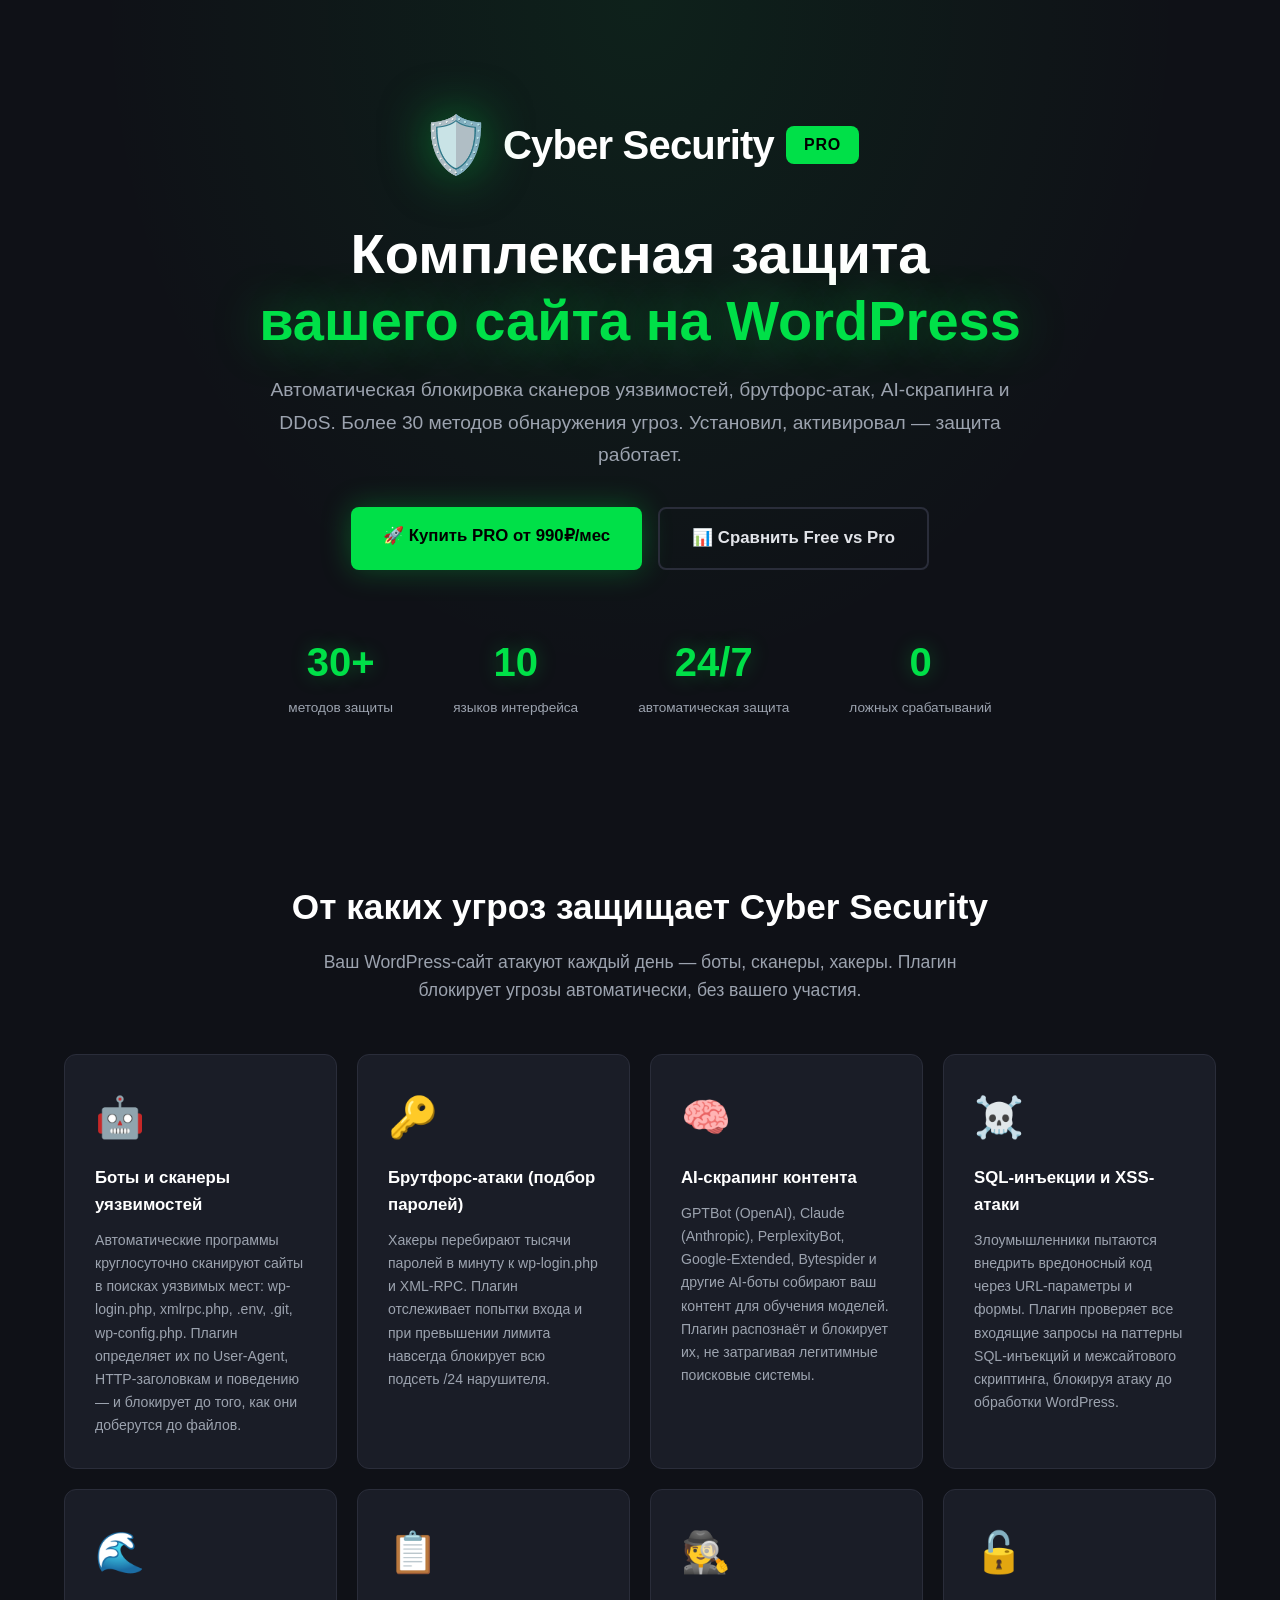
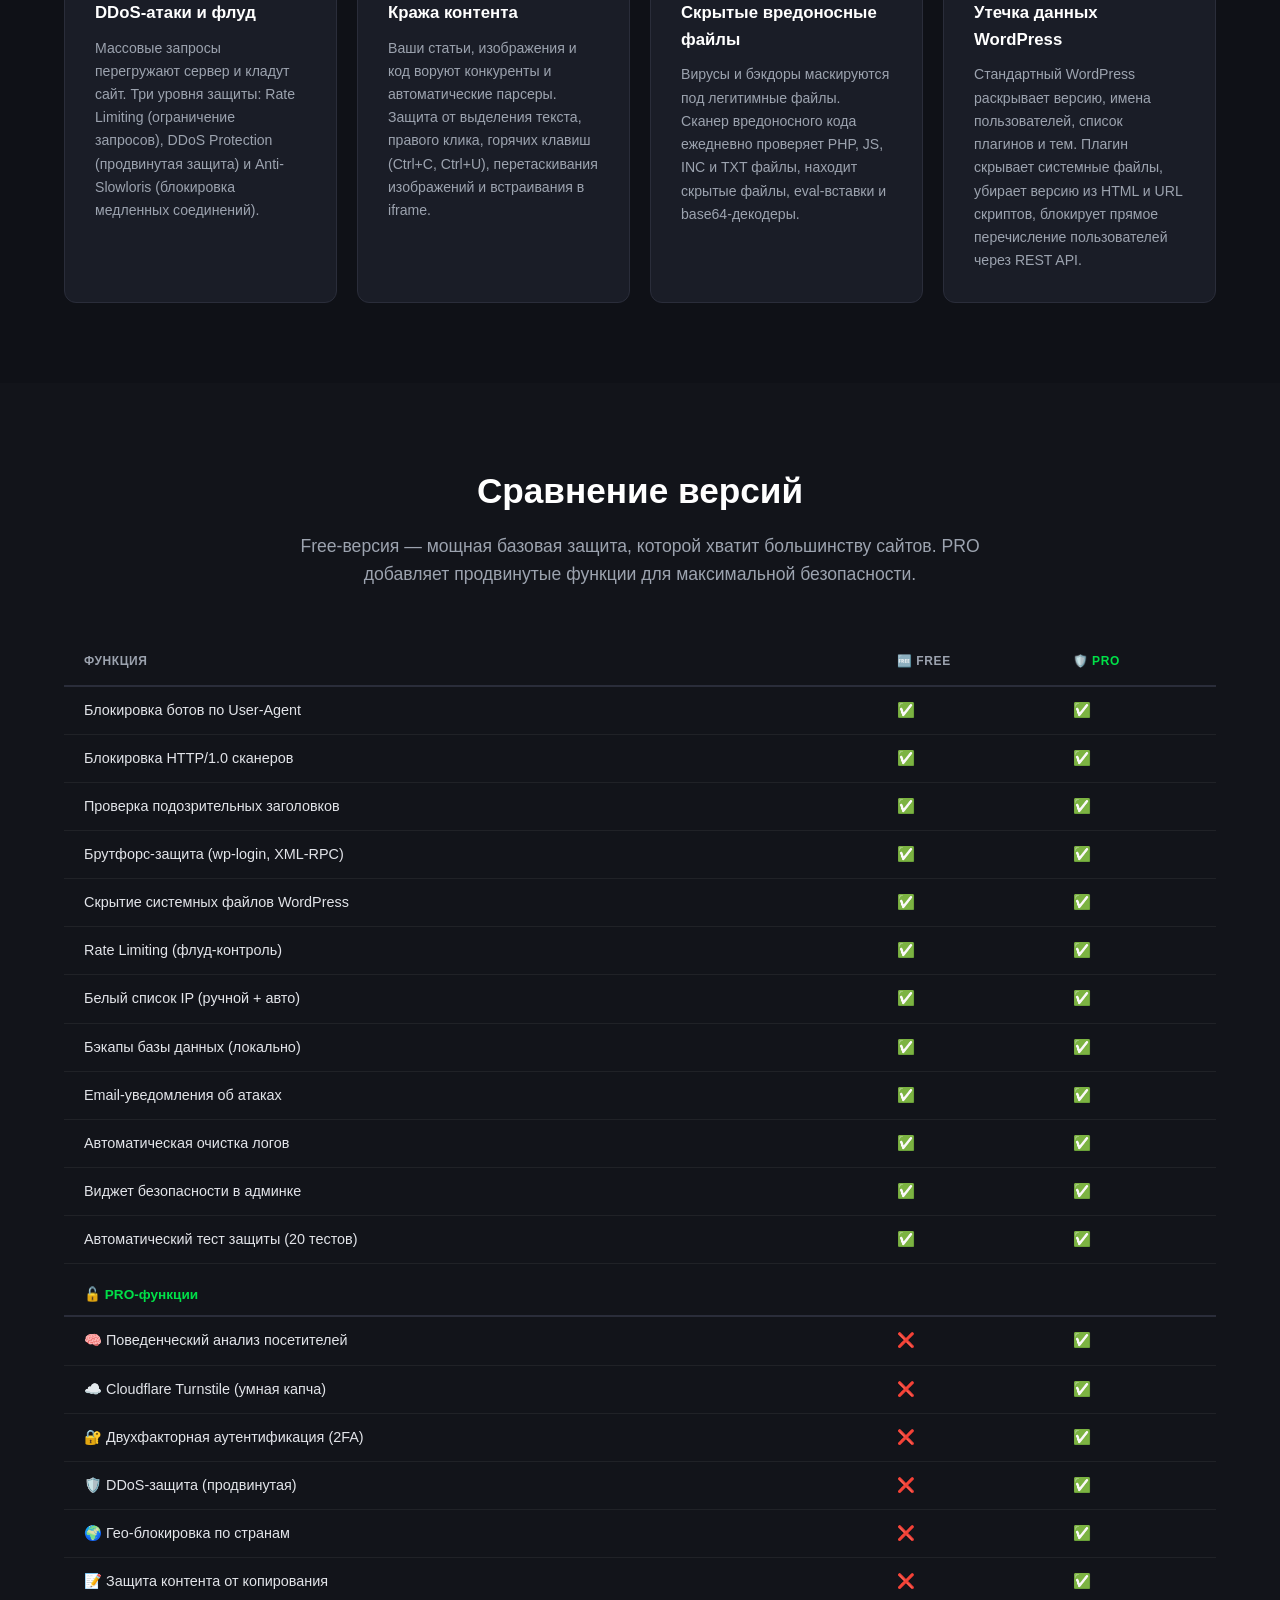
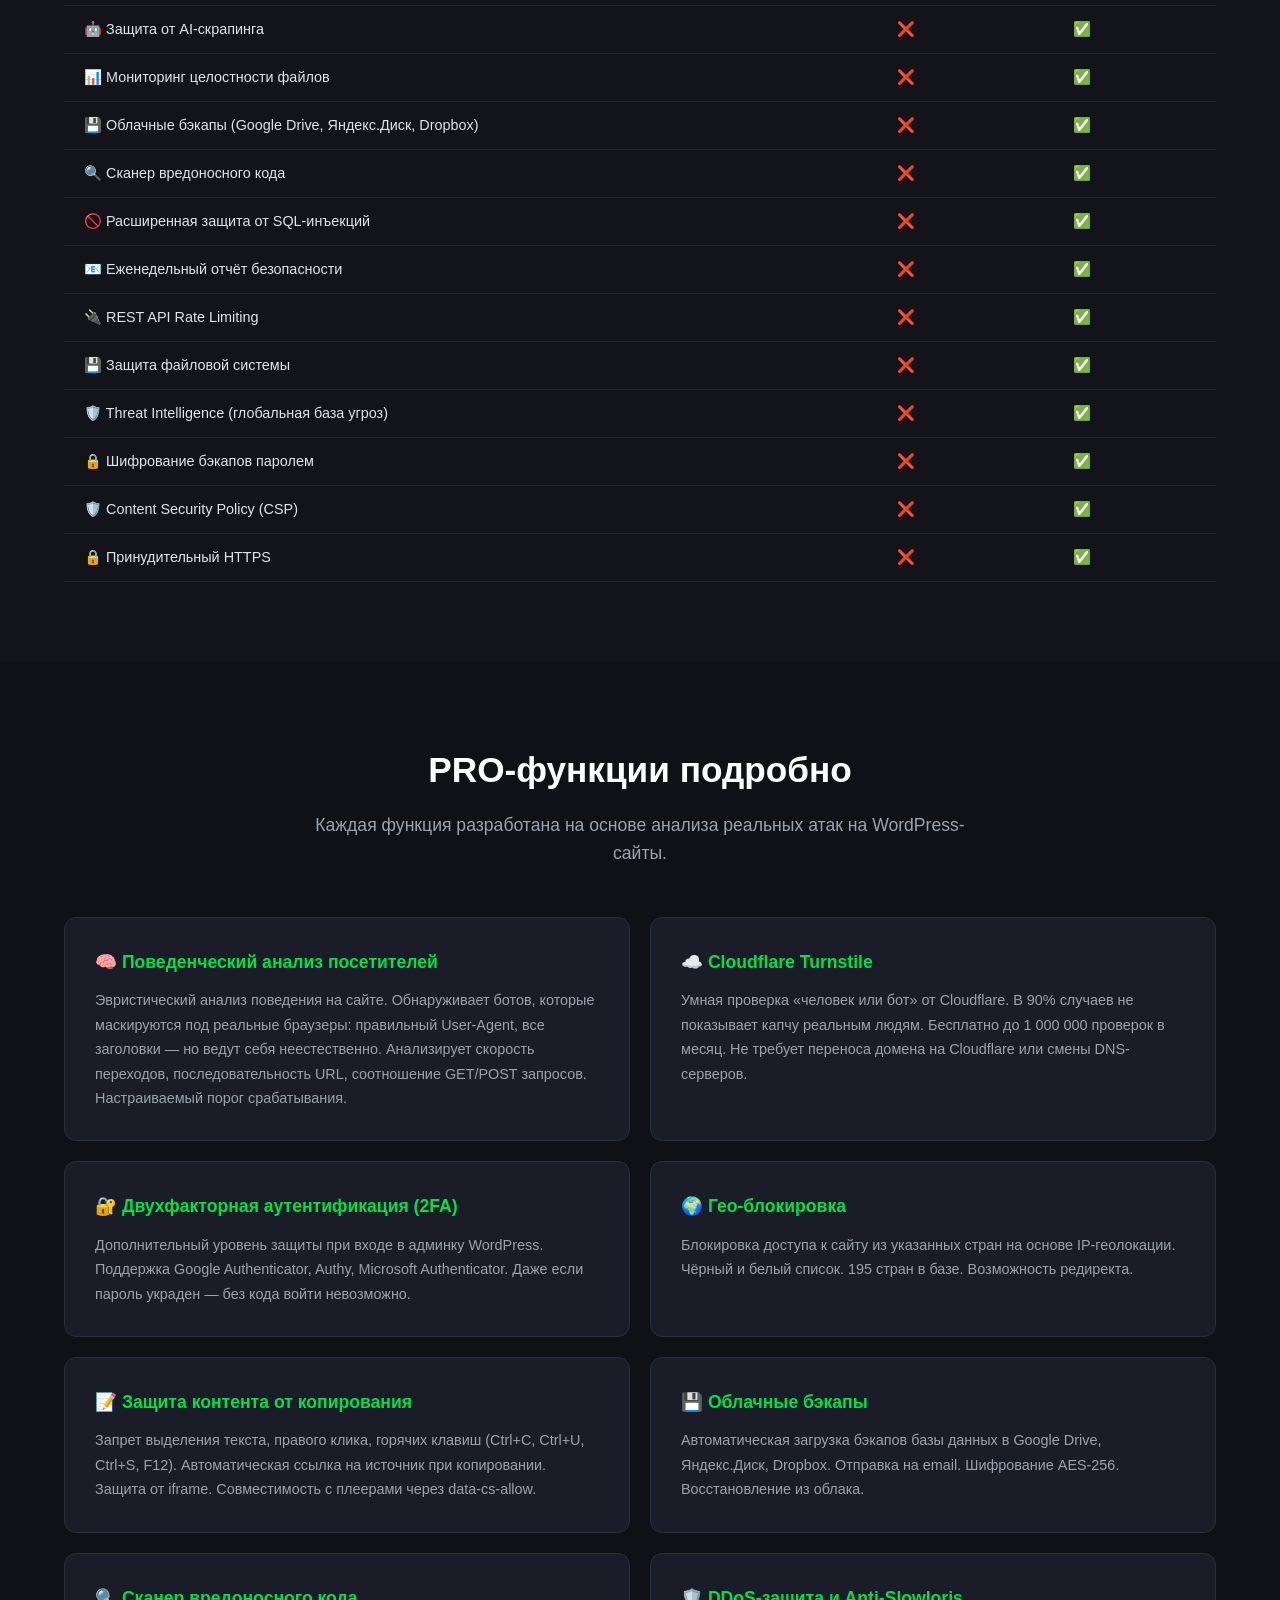
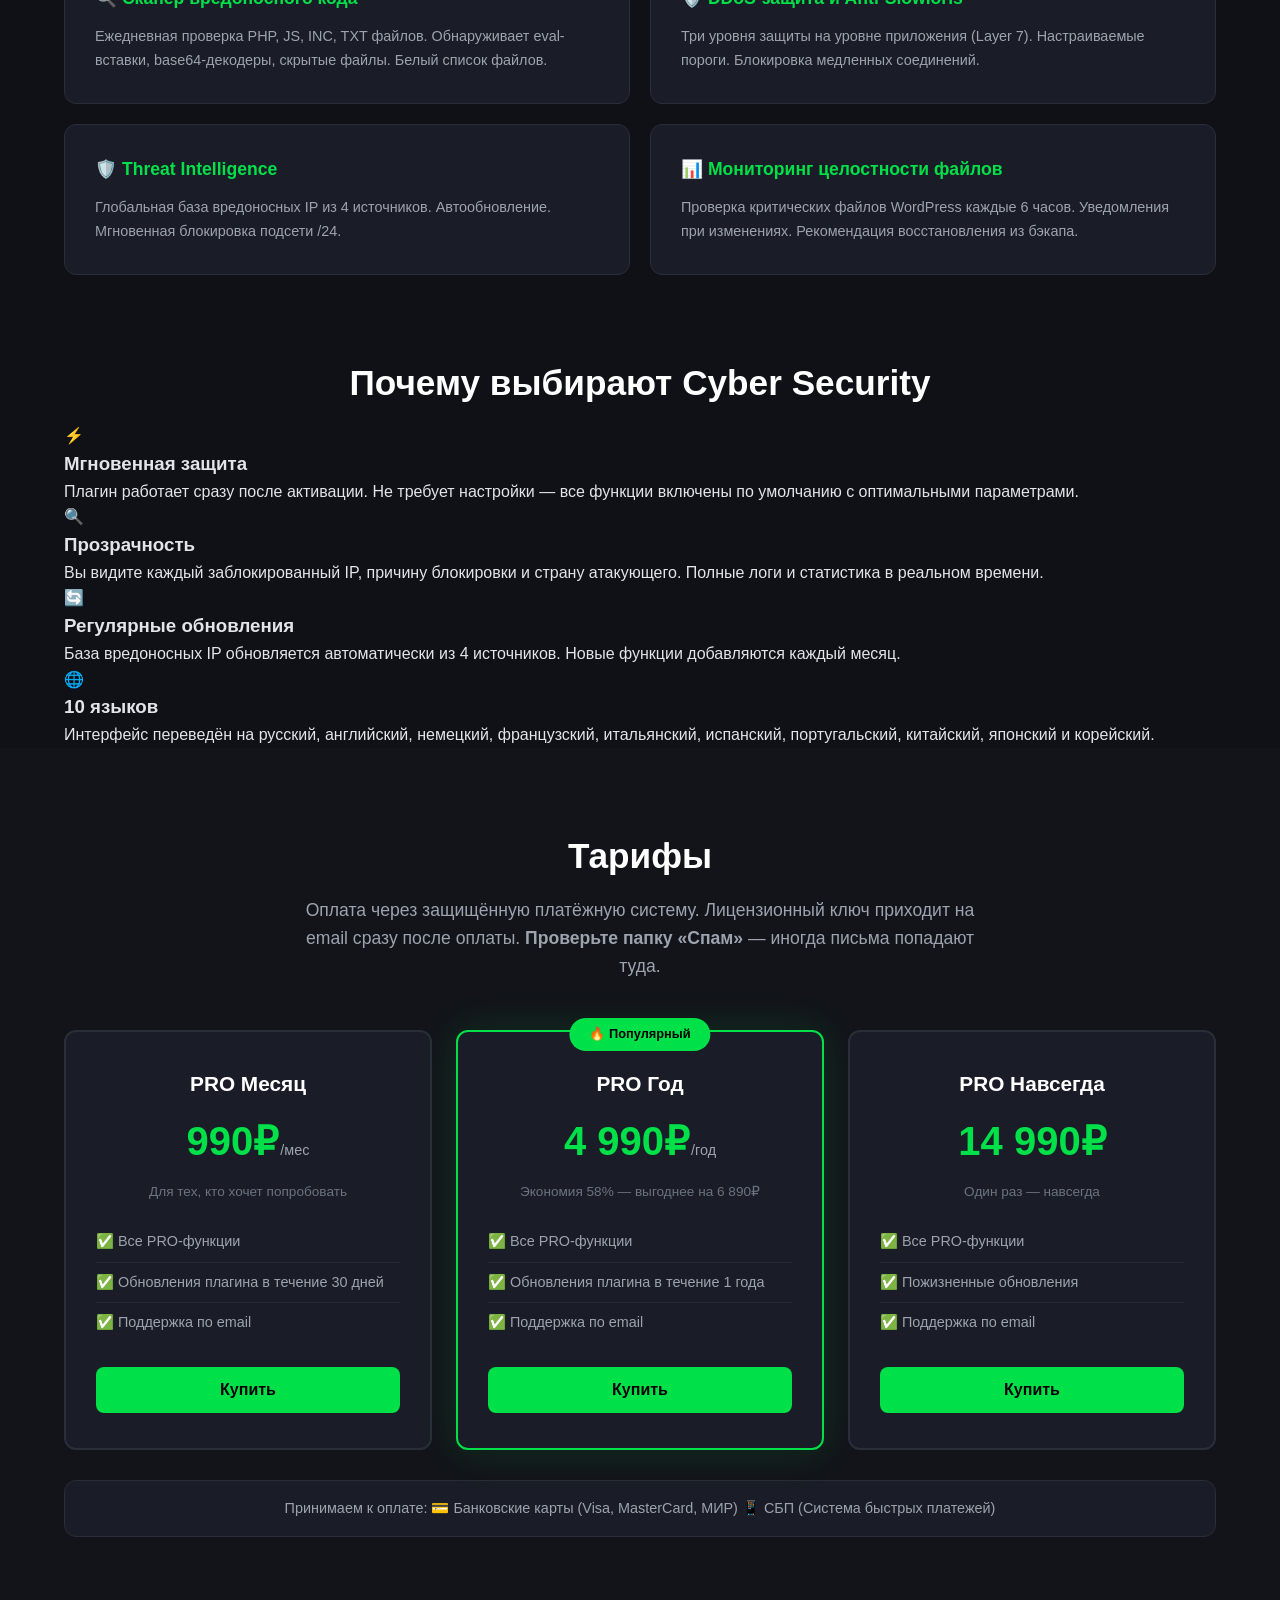
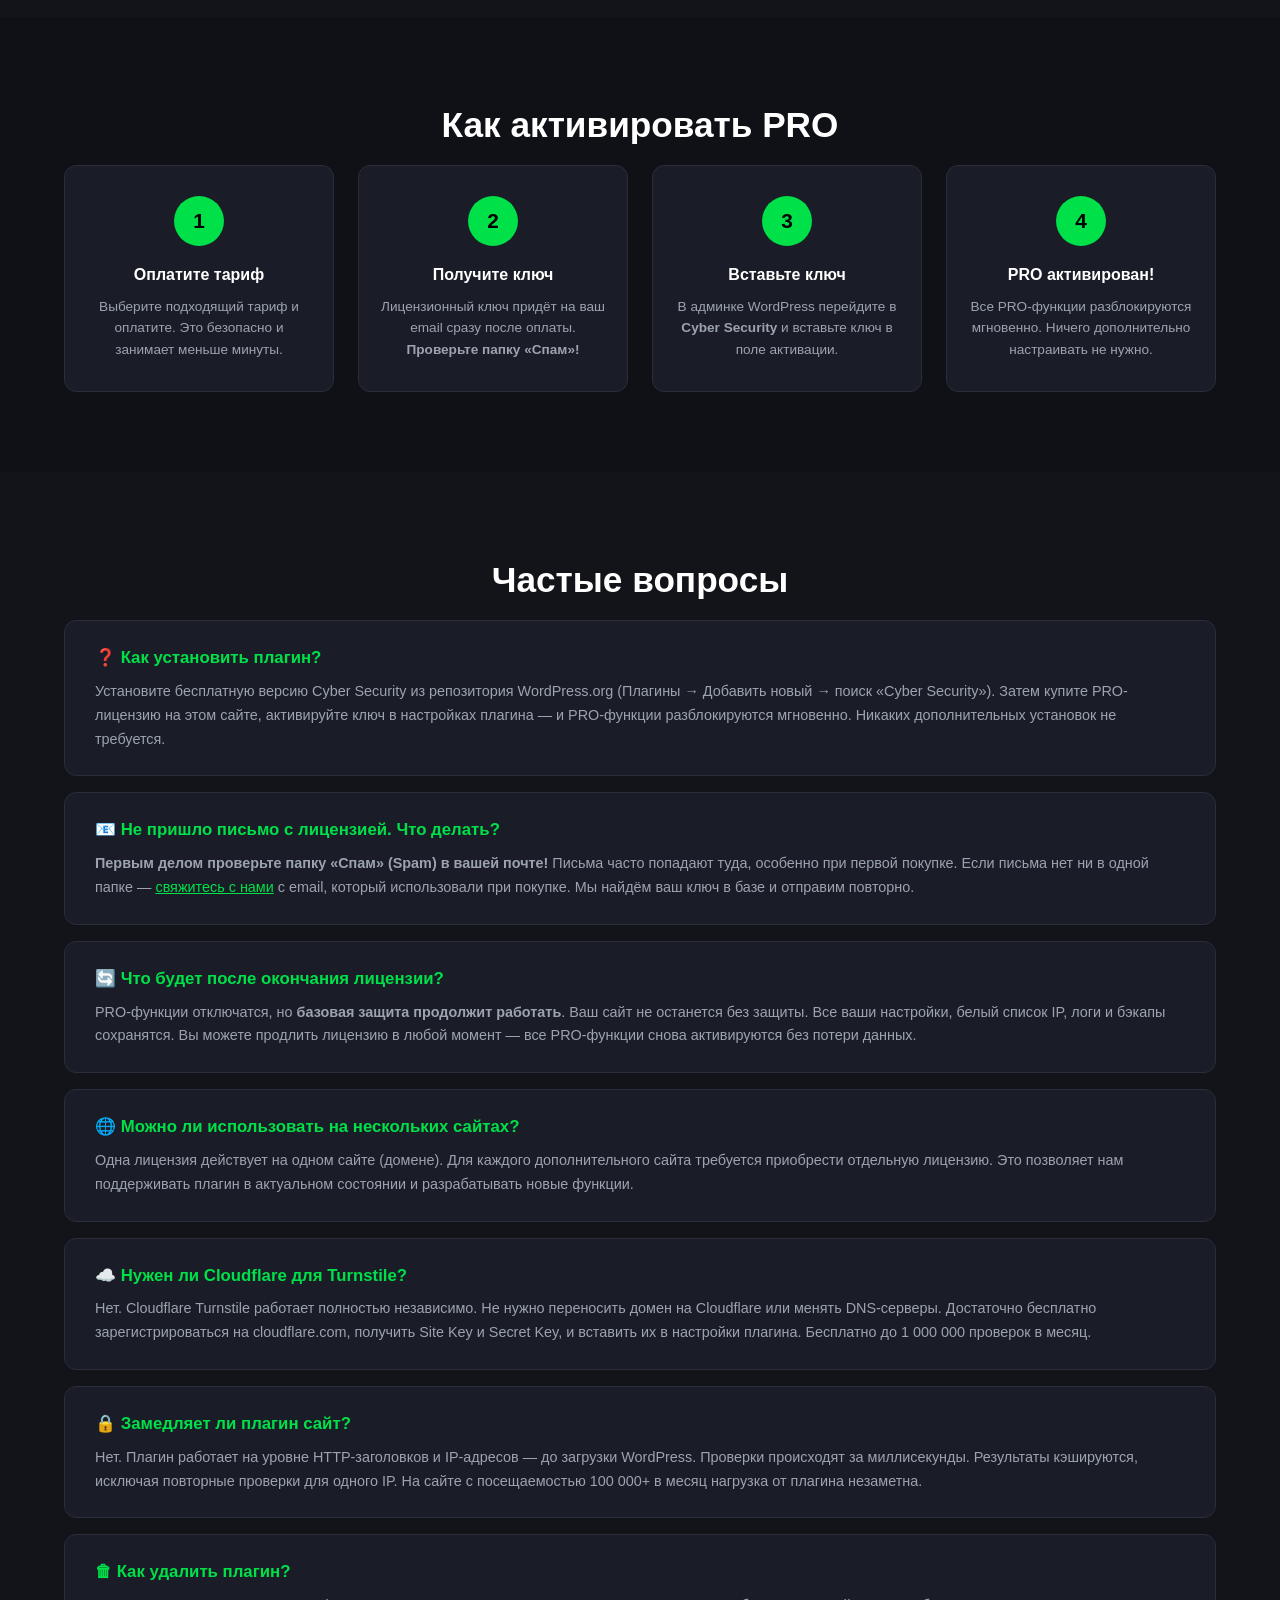
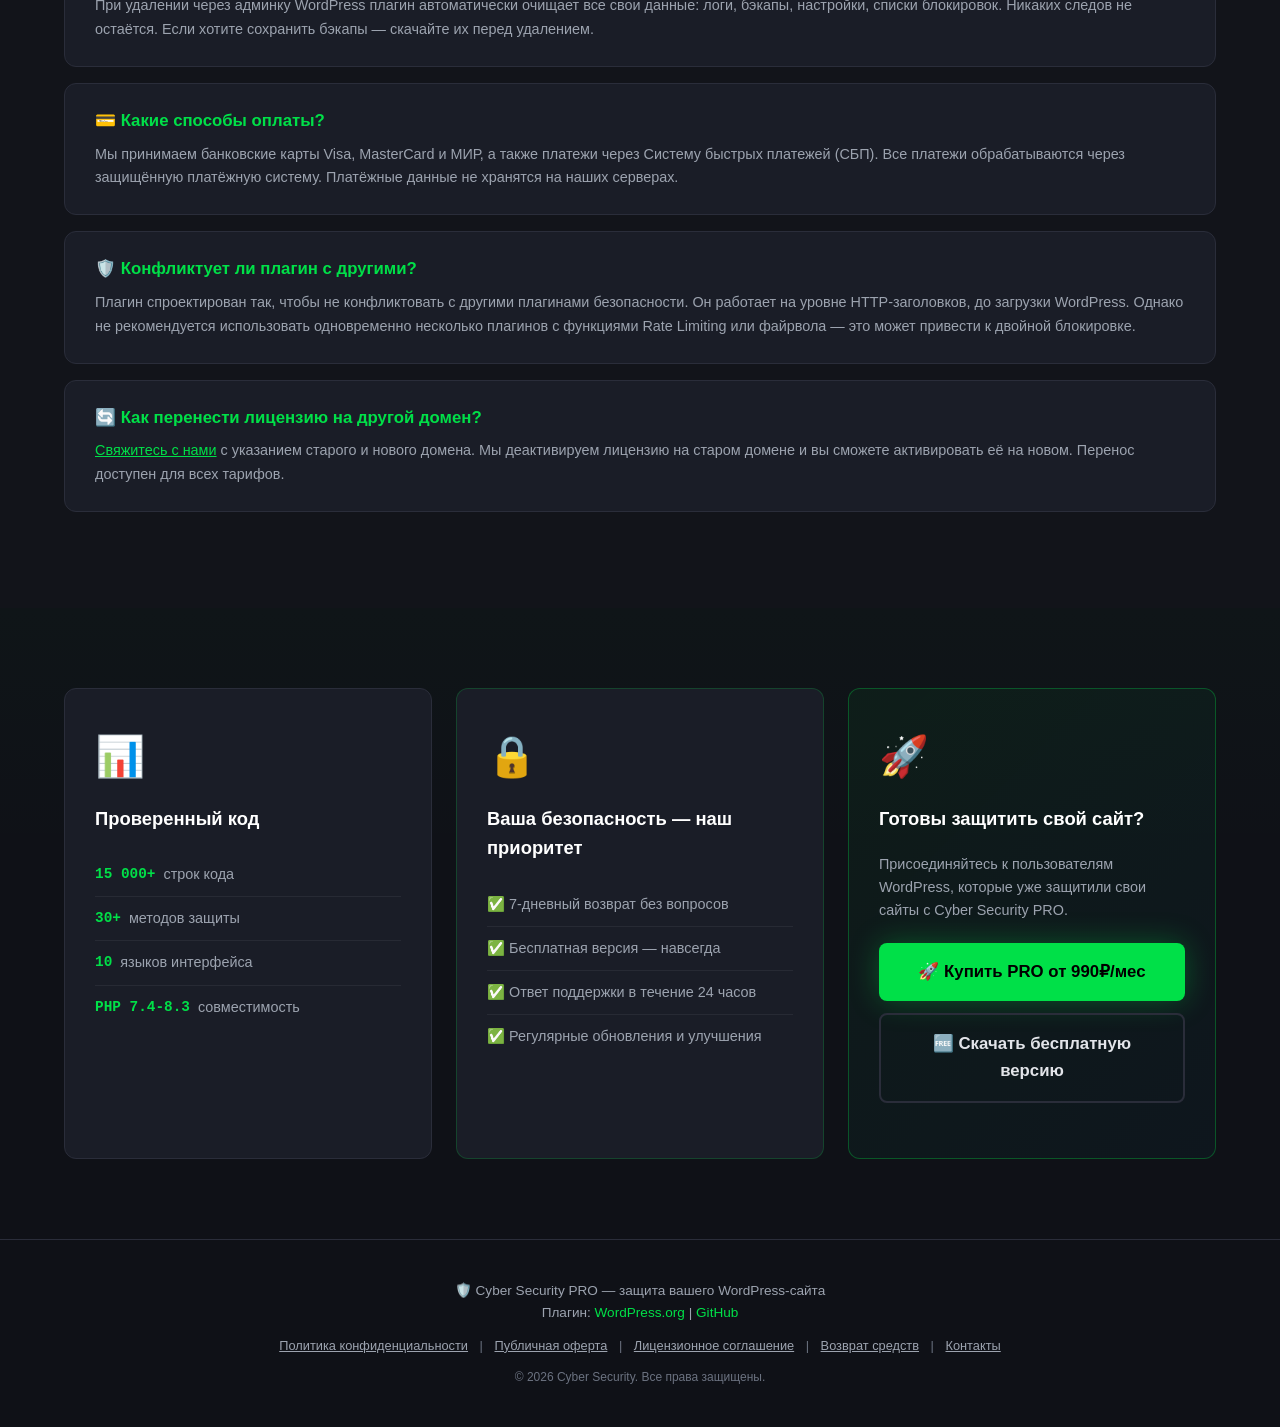
==== commit ffd1187e: "FIX Update index.html" ====
--- a/index.html
+++ b/index.html
@@ -3,11 +3,68 @@
 <head>
     <meta charset="UTF-8">
     <meta name="viewport" content="width=device-width, initial-scale=1.0">
-    <title>Cyber Security PRO — Защита WordPress от ботов и атак</title>
-    <meta name="description" content="Комплексная защита WordPress: блокировка ботов, брутфорс-атак, AI-скрапинга, DDoS.">
+    <title>Cyber Security PRO — Защита WordPress от ботов, атак и взлома</title>
+    <meta name="description" content="Комплексная защита WordPress: блокировка ботов, брутфорс-атак, AI-скрапинга, DDoS. 30+ методов. Бесплатная и PRO версия. 10 языков.">
+    <meta name="keywords" content="wordpress security, защита wordpress, плагин безопасности, firewall, bot protection, brute force, ddos protection, wordpress plugin">
+    
+    <!-- Open Graph -->
+    <meta property="og:title" content="Cyber Security PRO — Защита WordPress">
+    <meta property="og:description" content="Комплексная защита WordPress от ботов, брутфорса, AI-скрапинга и DDoS-атак. 30+ методов. 10 языков.">
+    <meta property="og:image" content="https://gataurus.github.io/cyber-security/icon-512x512.png">
+    <meta property="og:url" content="https://gataurus.github.io/cyber-security/">
+    <meta property="og:type" content="website">
+    
+    <!-- Twitter Card -->
+    <meta name="twitter:card" content="summary_large_image">
+    <meta name="twitter:title" content="Cyber Security PRO — Защита WordPress">
+    <meta name="twitter:description" content="Комплексная защита WordPress от ботов, брутфорса, AI-скрапинга и DDoS-атак.">
+    <meta name="twitter:image" content="https://gataurus.github.io/cyber-security/icon-512x512.png">
+    
+    <!-- Canonical -->
+    <link rel="canonical" href="https://gataurus.github.io/cyber-security/">
+    
+    <!-- Языки -->
+    <link rel="alternate" hreflang="ru" href="https://gataurus.github.io/cyber-security/">
+    <link rel="alternate" hreflang="en" href="https://gataurus.github.io/cyber-security/">
+    <link rel="alternate" hreflang="de" href="https://gataurus.github.io/cyber-security/">
+    <link rel="alternate" hreflang="fr" href="https://gataurus.github.io/cyber-security/">
+    <link rel="alternate" hreflang="it" href="https://gataurus.github.io/cyber-security/">
+    <link rel="alternate" hreflang="es" href="https://gataurus.github.io/cyber-security/">
+    <link rel="alternate" hreflang="pt" href="https://gataurus.github.io/cyber-security/">
+    <link rel="alternate" hreflang="zh" href="https://gataurus.github.io/cyber-security/">
+    <link rel="alternate" hreflang="ja" href="https://gataurus.github.io/cyber-security/">
+    <link rel="alternate" hreflang="ko" href="https://gataurus.github.io/cyber-security/">
+    <link rel="alternate" hreflang="x-default" href="https://gataurus.github.io/cyber-security/">
+    
+    <!-- Schema.org -->
+    <script type="application/ld+json">
+    {
+        "@context": "https://schema.org",
+        "@type": "SoftwareApplication",
+        "name": "Cyber Security PRO",
+        "applicationCategory": "SecurityApplication",
+        "operatingSystem": "WordPress",
+        "description": "Комплексная защита WordPress от ботов, брутфорс-атак, AI-скрапинга и DDoS.",
+        "offers": {
+            "@type": "Offer",
+            "price": "990",
+            "priceCurrency": "RUB"
+        },
+        "author": {
+            "@type": "Person",
+            "name": "Gataurus"
+        }
+    }
+    </script>
+    
+    <!-- PWA -->
+    <link rel="manifest" href="manifest.json">
+    
+    <!-- Favicons -->
+    <link rel="icon" type="image/svg+xml" href="favicon.svg">
     <link rel="icon" type="image/png" sizes="32x32" href="favicon-32x32.png">
     <link rel="icon" type="image/png" sizes="512x512" href="icon-512x512.png">
-    <meta property="og:image" content="icon-512x512.png">
+    
     <link rel="stylesheet" href="css/style.css">
     <script src="js/translations.js"></script>
     <script src="js/i18n.js"></script>
@@ -20,7 +77,7 @@
 <section class="hero">
     <div class="container">
         <div class="hero-logo">
-            <span class="hero-shield">🛡️</span>
+            <span class="hero-shield" aria-label="Shield">🛡️</span>
             <span class="hero-brand">Cyber Security</span>
             <span class="hero-badge-pro">PRO</span>
         </div>
@@ -48,14 +105,14 @@
         <h2 class="section-title" data-i18n="threats_title">От каких угроз защищает Cyber Security</h2>
         <p class="section-subtitle" data-i18n="threats_subtitle">Ваш WordPress-сайт атакуют каждый день — боты, сканеры, хакеры. Плагин блокирует угрозы автоматически, без вашего участия.</p>
         <div class="threats-grid">
-            <div class="threat-card"><div class="threat-icon">🤖</div><h3 data-i18n="threat1_title">Боты и сканеры уязвимостей</h3><p data-i18n="threat1_desc">Автоматические программы круглосуточно сканируют сайты в поисках уязвимых мест: wp-login.php, xmlrpc.php, .env, .git, wp-config.php. Плагин определяет их по User-Agent, HTTP-заголовкам и поведению — и блокирует до того, как они доберутся до файлов.</p></div>
-            <div class="threat-card"><div class="threat-icon">🔑</div><h3 data-i18n="threat2_title">Брутфорс-атаки (подбор паролей)</h3><p data-i18n="threat2_desc">Хакеры перебирают тысячи паролей в минуту к wp-login.php и XML-RPC. Плагин отслеживает попытки входа и при превышении лимита навсегда блокирует всю подсеть /24 нарушителя.</p></div>
-            <div class="threat-card"><div class="threat-icon">🧠</div><h3 data-i18n="threat3_title">AI-скрапинг контента</h3><p data-i18n="threat3_desc">GPTBot (OpenAI), Claude (Anthropic), PerplexityBot, Google-Extended, Bytespider и другие AI-боты собирают ваш контент для обучения моделей. Плагин распознаёт и блокирует их, не затрагивая легитимные поисковые системы.</p></div>
-            <div class="threat-card"><div class="threat-icon">☠️</div><h3 data-i18n="threat4_title">SQL-инъекции и XSS-атаки</h3><p data-i18n="threat4_desc">Злоумышленники пытаются внедрить вредоносный код через URL-параметры и формы. Плагин проверяет все входящие запросы на паттерны SQL-инъекций и межсайтового скриптинга, блокируя атаку до обработки WordPress.</p></div>
-            <div class="threat-card"><div class="threat-icon">🌊</div><h3 data-i18n="threat5_title">DDoS-атаки и флуд</h3><p data-i18n="threat5_desc">Массовые запросы перегружают сервер и кладут сайт. Три уровня защиты: Rate Limiting (ограничение запросов), DDoS Protection (продвинутая защита) и Anti-Slowloris (блокировка медленных соединений).</p></div>
-            <div class="threat-card"><div class="threat-icon">📋</div><h3 data-i18n="threat6_title">Кража контента</h3><p data-i18n="threat6_desc">Ваши статьи, изображения и код воруют конкуренты и автоматические парсеры. Защита от выделения текста, правого клика, горячих клавиш (Ctrl+C, Ctrl+U), перетаскивания изображений и встраивания в iframe.</p></div>
-            <div class="threat-card"><div class="threat-icon">🕵️</div><h3 data-i18n="threat7_title">Скрытые вредоносные файлы</h3><p data-i18n="threat7_desc">Вирусы и бэкдоры маскируются под легитимные файлы. Сканер вредоносного кода ежедневно проверяет PHP, JS, INC и TXT файлы, находит скрытые файлы, eval-вставки и base64-декодеры.</p></div>
-            <div class="threat-card"><div class="threat-icon">🔓</div><h3 data-i18n="threat8_title">Утечка данных WordPress</h3><p data-i18n="threat8_desc">Стандартный WordPress раскрывает версию, имена пользователей, список плагинов и тем. Плагин скрывает системные файлы, убирает версию из HTML и URL скриптов, блокирует прямое перечисление пользователей через REST API.</p></div>
+            <div class="threat-card"><div class="threat-icon" aria-label="Bot">🤖</div><h3 data-i18n="threat1_title">Боты и сканеры уязвимостей</h3><p data-i18n="threat1_desc">Автоматические программы круглосуточно сканируют сайты в поисках уязвимых мест: wp-login.php, xmlrpc.php, .env, .git, wp-config.php. Плагин определяет их по User-Agent, HTTP-заголовкам и поведению — и блокирует до того, как они доберутся до файлов.</p></div>
+            <div class="threat-card"><div class="threat-icon" aria-label="Key">🔑</div><h3 data-i18n="threat2_title">Брутфорс-атаки (подбор паролей)</h3><p data-i18n="threat2_desc">Хакеры перебирают тысячи паролей в минуту к wp-login.php и XML-RPC. Плагин отслеживает попытки входа и при превышении лимита навсегда блокирует всю подсеть /24 нарушителя.</p></div>
+            <div class="threat-card"><div class="threat-icon" aria-label="AI">🧠</div><h3 data-i18n="threat3_title">AI-скрапинг контента</h3><p data-i18n="threat3_desc">GPTBot (OpenAI), Claude (Anthropic), PerplexityBot, Google-Extended, Bytespider и другие AI-боты собирают ваш контент для обучения моделей. Плагин распознаёт и блокирует их, не затрагивая легитимные поисковые системы.</p></div>
+            <div class="threat-card"><div class="threat-icon" aria-label="Skull">☠️</div><h3 data-i18n="threat4_title">SQL-инъекции и XSS-атаки</h3><p data-i18n="threat4_desc">Злоумышленники пытаются внедрить вредоносный код через URL-параметры и формы. Плагин проверяет все входящие запросы на паттерны SQL-инъекций и межсайтового скриптинга, блокируя атаку до обработки WordPress.</p></div>
+            <div class="threat-card"><div class="threat-icon" aria-label="Wave">🌊</div><h3 data-i18n="threat5_title">DDoS-атаки и флуд</h3><p data-i18n="threat5_desc">Массовые запросы перегружают сервер и кладут сайт. Три уровня защиты: Rate Limiting (ограничение запросов), DDoS Protection (продвинутая защита) и Anti-Slowloris (блокировка медленных соединений).</p></div>
+            <div class="threat-card"><div class="threat-icon" aria-label="Clipboard">📋</div><h3 data-i18n="threat6_title">Кража контента</h3><p data-i18n="threat6_desc">Ваши статьи, изображения и код воруют конкуренты и автоматические парсеры. Защита от выделения текста, правого клика, горячих клавиш (Ctrl+C, Ctrl+U), перетаскивания изображений и встраивания в iframe.</p></div>
+            <div class="threat-card"><div class="threat-icon" aria-label="Detective">🕵️</div><h3 data-i18n="threat7_title">Скрытые вредоносные файлы</h3><p data-i18n="threat7_desc">Вирусы и бэкдоры маскируются под легитимные файлы. Сканер вредоносного кода ежедневно проверяет PHP, JS, INC и TXT файлы, находит скрытые файлы, eval-вставки и base64-декодеры.</p></div>
+            <div class="threat-card"><div class="threat-icon" aria-label="Unlock">🔓</div><h3 data-i18n="threat8_title">Утечка данных WordPress</h3><p data-i18n="threat8_desc">Стандартный WordPress раскрывает версию, имена пользователей, список плагинов и тем. Плагин скрывает системные файлы, убирает версию из HTML и URL скриптов, блокирует прямое перечисление пользователей через REST API.</p></div>
         </div>
     </div>
 </section>
@@ -126,58 +183,76 @@
     </div>
 </section>
 
+<!-- WHY US -->
+<section class="why-us">
+    <div class="container">
+        <h2 class="section-title" data-i18n="why_us_title">Почему выбирают Cyber Security</h2>
+        <div class="why-us-grid">
+            <div class="why-us-card">
+                <div class="why-us-icon" aria-label="Lightning">⚡</div>
+                <h3 data-i18n="why_us_1_title">Мгновенная защита</h3>
+                <p data-i18n="why_us_1_desc">Плагин работает сразу после активации. Не требует настройки — все функции включены по умолчанию с оптимальными параметрами.</p>
+            </div>
+            <div class="why-us-card">
+                <div class="why-us-icon" aria-label="Magnifier">🔍</div>
+                <h3 data-i18n="why_us_2_title">Прозрачность</h3>
+                <p data-i18n="why_us_2_desc">Вы видите каждый заблокированный IP, причину блокировки и страну атакующего. Полные логи и статистика в реальном времени.</p>
+            </div>
+            <div class="why-us-card">
+                <div class="why-us-icon" aria-label="Refresh">🔄</div>
+                <h3 data-i18n="why_us_3_title">Регулярные обновления</h3>
+                <p data-i18n="why_us_3_desc">База вредоносных IP обновляется автоматически из 4 источников. Новые функции добавляются каждый месяц.</p>
+            </div>
+            <div class="why-us-card">
+                <div class="why-us-icon" aria-label="Globe">🌐</div>
+                <h3 data-i18n="why_us_4_title">10 языков</h3>
+                <p data-i18n="why_us_4_desc">Интерфейс переведён на русский, английский, немецкий, французский, итальянский, испанский, португальский, китайский, японский и корейский.</p>
+            </div>
+        </div>
+    </div>
+</section>
+
 <!-- PRICING -->
 <section class="pricing-section" id="pricing">
     <div class="container">
         <h2 class="section-title" data-i18n="pricing_title">Тарифы</h2>
         <p class="section-subtitle" data-i18n-html="pricing_subtitle">Оплата через защищённую платёжную систему. Лицензионный ключ приходит на email сразу после оплаты. <strong>Проверьте папку «Спам»</strong> — иногда письма попадают туда.</p>
         <div class="pricing">
-    <div class="plan">
-        <div class="plan-name" data-i18n="plan_month">PRO Месяц</div>
-        <div class="plan-price">
-            <span class="plan-price-num" data-i18n="plan_price_monthly">990₽</span><span class="plan-price-period" data-i18n="plan_price_period_monthly">/мес</span>
-        </div>
-        <p class="plan-desc" data-i18n="plan_month_desc">Для тех, кто хочет попробовать</p>
-        <ul>
-            <li data-i18n="plan_feature1">✅ Все PRO-функции</li>
-            <li data-i18n="plan_feature_updates">✅ Обновления плагина в течение 30 дней</li>
-            <li data-i18n="plan_feature_support">✅ Поддержка по email</li>
-            <li data-i18n="plan_feature_sites">✅ Активация на 1 сайте</li>
-        </ul>
-        <button onclick="buyPlan('monthly')" class="btn-buy" data-i18n="btn_buy">Купить</button>
-    </div>
-    
-    <div class="plan featured">
-        <div class="plan-badge" data-i18n="badge_popular">🔥 Популярный</div>
-        <div class="plan-name" data-i18n="plan_year">PRO Год</div>
-        <div class="plan-price">
-            <span class="plan-price-num" data-i18n="plan_price_yearly">4 990₽</span><span class="plan-price-period" data-i18n="plan_price_period_yearly">/год</span>
-        </div>
-        <p class="plan-desc" data-i18n="plan_year_desc">Экономия 58% — выгоднее на 6 890₽</p>
-        <ul>
-            <li data-i18n="plan_feature1">✅ Все PRO-функции</li>
-            <li data-i18n="plan_feature_updates_year">✅ Обновления плагина в течение 1 года</li>
-            <li data-i18n="plan_feature_support">✅ Поддержка по email</li>
-            <li data-i18n="plan_feature_sites_3">✅ Активация на 3 сайтах</li>
-        </ul>
-        <button onclick="buyPlan('yearly')" class="btn-buy" data-i18n="btn_buy">Купить</button>
-    </div>
-    
-    <div class="plan">
-        <div class="plan-name" data-i18n="plan_lifetime">PRO Навсегда</div>
-        <div class="plan-price">
-            <span class="plan-price-num" data-i18n="plan_price_lifetime">14 990₽</span>
-        </div>
-        <p class="plan-desc" data-i18n="plan_lifetime_desc">Один раз — навсегда</p>
-        <ul>
-            <li data-i18n="plan_feature1">✅ Все PRO-функции</li>
-            <li data-i18n="plan_feature_lifetime">✅ Пожизненные обновления</li>
-            <li data-i18n="plan_feature_support">✅ Поддержка по email</li>
-            <li data-i18n="plan_feature_sites_10">✅ Активация на 10 сайтах</li>
-        </ul>
-        <button onclick="buyPlan('lifetime')" class="btn-buy" data-i18n="btn_buy">Купить</button>
-    </div>
-</div>
+            <div class="plan">
+                <div class="plan-name" data-i18n="plan_month">PRO Месяц</div>
+                <div class="plan-price"><span class="plan-price-num" data-i18n="plan_price_monthly">990₽</span><span class="plan-price-period" data-i18n="plan_price_period_monthly">/мес</span></div>
+                <p class="plan-desc" data-i18n="plan_month_desc">Для тех, кто хочет попробовать</p>
+                <ul>
+                    <li data-i18n="plan_feature1">✅ Все PRO-функции</li>
+                    <li data-i18n="plan_feature_updates">✅ Обновления плагина в течение 30 дней</li>
+                    <li data-i18n="plan_feature_support">✅ Поддержка по email</li>
+                </ul>
+                <button onclick="buyPlan('monthly')" class="btn-buy" data-i18n="btn_buy">Купить</button>
+            </div>
+            <div class="plan featured">
+                <div class="plan-badge" data-i18n="badge_popular">🔥 Популярный</div>
+                <div class="plan-name" data-i18n="plan_year">PRO Год</div>
+                <div class="plan-price"><span class="plan-price-num" data-i18n="plan_price_yearly">4 990₽</span><span class="plan-price-period" data-i18n="plan_price_period_yearly">/год</span></div>
+                <p class="plan-desc" data-i18n="plan_year_desc">Экономия 58% — выгоднее на 6 890₽</p>
+                <ul>
+                    <li data-i18n="plan_feature1">✅ Все PRO-функции</li>
+                    <li data-i18n="plan_feature_updates_year">✅ Обновления плагина в течение 1 года</li>
+                    <li data-i18n="plan_feature_support">✅ Поддержка по email</li>
+                </ul>
+                <button onclick="buyPlan('yearly')" class="btn-buy" data-i18n="btn_buy">Купить</button>
+            </div>
+            <div class="plan">
+                <div class="plan-name" data-i18n="plan_lifetime">PRO Навсегда</div>
+                <div class="plan-price"><span class="plan-price-num" data-i18n="plan_price_lifetime">14 990₽</span></div>
+                <p class="plan-desc" data-i18n="plan_lifetime_desc">Один раз — навсегда</p>
+                <ul>
+                    <li data-i18n="plan_feature1">✅ Все PRO-функции</li>
+                    <li data-i18n="plan_feature_lifetime">✅ Пожизненные обновления</li>
+                    <li data-i18n="plan_feature_support">✅ Поддержка по email</li>
+                </ul>
+                <button onclick="buyPlan('lifetime')" class="btn-buy" data-i18n="btn_buy">Купить</button>
+            </div>
+        </div>
         <div class="payment-methods">
             <span data-i18n="payment_methods">Принимаем к оплате:</span>
             <span class="payment-icon">💳</span> <span data-i18n="payment_cards">Банковские карты (Visa, MasterCard, МИР)</span>
@@ -191,7 +266,7 @@
     <div class="container">
         <h2 class="section-title" data-i18n="how_title">Как активировать PRO</h2>
         <div class="steps">
-            <div class="step"><div class="step-number">1</div><h3 data-i18n="step1_title">Оплатите тариф</h3><p data-i18n="step1_desc">Выберите подходящий тариф и оплатите через Robokassa. Это безопасно и занимает меньше минуты.</p></div>
+            <div class="step"><div class="step-number">1</div><h3 data-i18n="step1_title">Оплатите тариф</h3><p data-i18n="step1_desc">Выберите подходящий тариф и оплатите. Это безопасно и занимает меньше минуты.</p></div>
             <div class="step"><div class="step-number">2</div><h3 data-i18n="step2_title">Получите ключ</h3><p data-i18n-html="step2_desc">Лицензионный ключ придёт на ваш email сразу после оплаты. <strong>Проверьте папку «Спам»!</strong></p></div>
             <div class="step"><div class="step-number">3</div><h3 data-i18n="step3_title">Вставьте ключ</h3><p data-i18n-html="step3_desc">В админке WordPress перейдите в <strong>Cyber Security</strong> и вставьте ключ в поле активации.</p></div>
             <div class="step"><div class="step-number">4</div><h3 data-i18n="step4_title">PRO активирован!</h3><p data-i18n="step4_desc">Все PRO-функции разблокируются мгновенно. Ничего дополнительно настраивать не нужно.</p></div>
@@ -203,68 +278,25 @@
 <section class="faq">
     <div class="container">
         <h2 class="section-title" data-i18n="faq_title">Частые вопросы</h2>
-        
-        <div class="faq-item">
-            <h3 data-i18n="faq1_q">❓ Как установить плагин?</h3>
-            <p data-i18n="faq1_a">Установите бесплатную версию Cyber Security из репозитория WordPress.org (Плагины → Добавить новый → поиск «Cyber Security»). Затем купите PRO-лицензию на этом сайте, активируйте ключ в настройках плагина — и PRO-функции разблокируются мгновенно. Никаких дополнительных установок не требуется.</p>
-        </div>
-        
-        <div class="faq-item">
-    <h3 data-i18n="faq2_q">📧 Не пришло письмо с лицензией. Что делать?</h3>
-    <p data-i18n-html="faq2_a"><strong>Первым делом проверьте папку «Спам» (Spam) в вашей почте!</strong> Письма часто попадают туда, особенно при первой покупке. Если письма нет ни в одной папке — <a href="docs/contact">свяжитесь с нами</a> с email, который использовали при покупке. Мы найдём ваш ключ в базе и отправим повторно.</p>
-</div>
-        
-        <div class="faq-item">
-            <h3 data-i18n="faq3_q">🔄 Что будет после окончания лицензии?</h3>
-            <p data-i18n-html="faq3_a">PRO-функции отключатся, но <strong>базовая защита продолжит работать</strong>. Ваш сайт не останется без защиты. Все ваши настройки, белый список IP, логи и бэкапы сохранятся. Вы можете продлить лицензию в любой момент — все PRO-функции снова активируются без потери данных.</p>
-        </div>
-        
-        <div class="faq-item">
-            <h3 data-i18n="faq4_q">🌐 Можно ли использовать на нескольких сайтах?</h3>
-            <p data-i18n="faq4_a">Да, количество сайтов зависит от тарифа: Месяц — 1 сайт, Год — 3 сайта, Навсегда — 10 сайтов. Для каждого сайта требуется отдельная активация лицензионным ключом. Если вам нужно больше сайтов — приобретите дополнительные лицензии.</p>
-        </div>
-        
-        <div class="faq-item">
-            <h3 data-i18n="faq5_q">☁️ Нужен ли Cloudflare для Turnstile?</h3>
-            <p data-i18n="faq5_a">Нет. Cloudflare Turnstile работает полностью независимо. Не нужно переносить домен на Cloudflare или менять DNS-серверы. Достаточно бесплатно зарегистрироваться на cloudflare.com, получить Site Key и Secret Key, и вставить их в настройки плагина. Бесплатно до 1 000 000 проверок в месяц.</p>
-        </div>
-        
-        <div class="faq-item">
-            <h3 data-i18n="faq6_q">🔒 Замедляет ли плагин сайт?</h3>
-            <p data-i18n="faq6_a">Нет. Плагин работает на уровне HTTP-заголовков и IP-адресов — до загрузки WordPress. Проверки происходят за миллисекунды. Результаты кэшируются, исключая повторные проверки для одного IP. На сайте с посещаемостью 100 000+ в месяц нагрузка от плагина незаметна.</p>
-        </div>
-        
-        <div class="faq-item">
-            <h3 data-i18n="faq7_q">🗑 Как удалить плагин?</h3>
-            <p data-i18n="faq7_a">При удалении через админку WordPress плагин автоматически очищает все свои данные: логи, бэкапы, настройки, списки блокировок. Никаких следов не остаётся. Если хотите сохранить бэкапы — скачайте их перед удалением.</p>
-        </div>
-        
-        <div class="faq-item">
-            <h3 data-i18n="faq8_q">💳 Какие способы оплаты?</h3>
-            <p data-i18n="faq8_a">Мы принимаем банковские карты Visa, MasterCard и МИР, а также платежи через Систему быстрых платежей (СБП). Все платежи обрабатываются через защищённую платёжную систему. Платёжные данные не хранятся на наших серверах.</p>
-        </div>
-        
-        <div class="faq-item">
-            <h3 data-i18n="faq9_q">🛡️ Конфликтует ли плагин с другими?</h3>
-            <p data-i18n="faq9_a">Плагин спроектирован так, чтобы не конфликтовать с другими плагинами безопасности. Он работает на уровне HTTP-заголовков, до загрузки WordPress. Однако не рекомендуется использовать одновременно несколько плагинов с функциями Rate Limiting или файрвола — это может привести к двойной блокировке.</p>
-        </div>
-        
-        <div class="faq-item">
-    <h3 data-i18n="faq10_q">🔄 Как перенести лицензию на другой домен?</h3>
-    <p data-i18n-html="faq10_a"><a href="docs/contact">Свяжитесь с нами</a> с указанием старого и нового домена. Мы деактивируем лицензию на старом домене и вы сможете активировать её на новом. Перенос доступен для всех тарифов.</p>
-</div>
-    </div>
-</section>
-
-<!-- ============================================ -->
-<!-- CTA FINAL — ЗАВЕРШАЮЩИЙ БЛОК -->
-<!-- ============================================ -->
+        <div class="faq-item"><h3 data-i18n="faq1_q">❓ Как установить плагин?</h3><p data-i18n="faq1_a">Установите бесплатную версию Cyber Security из репозитория WordPress.org (Плагины → Добавить новый → поиск «Cyber Security»). Затем купите PRO-лицензию на этом сайте, активируйте ключ в настройках плагина — и PRO-функции разблокируются мгновенно. Никаких дополнительных установок не требуется.</p></div>
+        <div class="faq-item"><h3 data-i18n="faq2_q">📧 Не пришло письмо с лицензией. Что делать?</h3><p data-i18n-html="faq2_a"><strong>Первым делом проверьте папку «Спам» (Spam) в вашей почте!</strong> Письма часто попадают туда, особенно при первой покупке. Если письма нет ни в одной папке — <a href="docs/contact">свяжитесь с нами</a> с email, который использовали при покупке. Мы найдём ваш ключ в базе и отправим повторно.</p></div>
+        <div class="faq-item"><h3 data-i18n="faq3_q">🔄 Что будет после окончания лицензии?</h3><p data-i18n-html="faq3_a">PRO-функции отключатся, но <strong>базовая защита продолжит работать</strong>. Ваш сайт не останется без защиты. Все ваши настройки, белый список IP, логи и бэкапы сохранятся. Вы можете продлить лицензию в любой момент — все PRO-функции снова активируются без потери данных.</p></div>
+        <div class="faq-item"><h3 data-i18n="faq4_q">🌐 Можно ли использовать на нескольких сайтах?</h3><p data-i18n="faq4_a">Одна лицензия действует на одном сайте (домене). Для каждого дополнительного сайта требуется приобрести отдельную лицензию. Это позволяет нам поддерживать плагин в актуальном состоянии и разрабатывать новые функции.</p></div>
+        <div class="faq-item"><h3 data-i18n="faq5_q">☁️ Нужен ли Cloudflare для Turnstile?</h3><p data-i18n="faq5_a">Нет. Cloudflare Turnstile работает полностью независимо. Не нужно переносить домен на Cloudflare или менять DNS-серверы. Достаточно бесплатно зарегистрироваться на cloudflare.com, получить Site Key и Secret Key, и вставить их в настройки плагина. Бесплатно до 1 000 000 проверок в месяц.</p></div>
+        <div class="faq-item"><h3 data-i18n="faq6_q">🔒 Замедляет ли плагин сайт?</h3><p data-i18n="faq6_a">Нет. Плагин работает на уровне HTTP-заголовков и IP-адресов — до загрузки WordPress. Проверки происходят за миллисекунды. Результаты кэшируются, исключая повторные проверки для одного IP. На сайте с посещаемостью 100 000+ в месяц нагрузка от плагина незаметна.</p></div>
+        <div class="faq-item"><h3 data-i18n="faq7_q">🗑 Как удалить плагин?</h3><p data-i18n="faq7_a">При удалении через админку WordPress плагин автоматически очищает все свои данные: логи, бэкапы, настройки, списки блокировок. Никаких следов не остаётся. Если хотите сохранить бэкапы — скачайте их перед удалением.</p></div>
+        <div class="faq-item"><h3 data-i18n="faq8_q">💳 Какие способы оплаты?</h3><p data-i18n="faq8_a">Мы принимаем банковские карты Visa, MasterCard и МИР, а также платежи через Систему быстрых платежей (СБП). Все платежи обрабатываются через защищённую платёжную систему. Платёжные данные не хранятся на наших серверах.</p></div>
+        <div class="faq-item"><h3 data-i18n="faq9_q">🛡️ Конфликтует ли плагин с другими?</h3><p data-i18n="faq9_a">Плагин спроектирован так, чтобы не конфликтовать с другими плагинами безопасности. Он работает на уровне HTTP-заголовков, до загрузки WordPress. Однако не рекомендуется использовать одновременно несколько плагинов с функциями Rate Limiting или файрвола — это может привести к двойной блокировке.</p></div>
+        <div class="faq-item"><h3 data-i18n="faq10_q">🔄 Как перенести лицензию на другой домен?</h3><p data-i18n-html="faq10_a"><a href="docs/contact">Свяжитесь с нами</a> с указанием старого и нового домена. Мы деактивируем лицензию на старом домене и вы сможете активировать её на новом. Перенос доступен для всех тарифов.</p></div>
+    </div>
+</section>
+
+<!-- CTA FINAL -->
 <section class="cta-final">
     <div class="container">
         <div class="cta-final-grid">
-            <!-- Карточка 1: Статистика -->
             <div class="cta-card">
-                <div class="cta-card-icon">📊</div>
+                <div class="cta-card-icon" aria-label="Chart">📊</div>
                 <h3 data-i18n="cta_stats_title">Проверенный код</h3>
                 <ul class="cta-stats-list">
                     <li><span class="cta-stat-num">15 000+</span> <span data-i18n="cta_stat_lines">строк кода</span></li>
@@ -273,10 +305,8 @@
                     <li><span class="cta-stat-num">PHP 7.4-8.3</span> <span data-i18n="cta_stat_php">совместимость</span></li>
                 </ul>
             </div>
-            
-            <!-- Карточка 2: Гарантия -->
             <div class="cta-card cta-card-guarantee">
-                <div class="cta-card-icon">🔒</div>
+                <div class="cta-card-icon" aria-label="Lock">🔒</div>
                 <h3 data-i18n="cta_guarantee_title">Ваша безопасность — наш приоритет</h3>
                 <ul class="cta-guarantee-list">
                     <li data-i18n="cta_guarantee_1">✅ 7-дневный возврат без вопросов</li>
@@ -285,12 +315,10 @@
                     <li data-i18n="cta_guarantee_4">✅ Регулярные обновления и улучшения</li>
                 </ul>
             </div>
-            
-            <!-- Карточка 3: CTA -->
             <div class="cta-card cta-card-action">
-                <div class="cta-card-icon">🚀</div>
+                <div class="cta-card-icon" aria-label="Rocket">🚀</div>
                 <h3 data-i18n="cta_action_title">Готовы защитить свой сайт?</h3>
-                <p data-i18n="cta_action_desc">Начните с PRO-версии или попробуйте бесплатную.</p>
+                <p data-i18n="cta_action_desc">Присоединяйтесь к пользователям WordPress, которые уже защитили свои сайты с Cyber Security PRO.</p>
                 <div class="cta-buttons">
                     <a href="#pricing" class="btn btn-green" data-i18n="cta_btn_buy">🚀 Купить PRO от 990₽/мес</a>
                     <a href="https://wordpress.org/plugins/cyber-security/" target="_blank" class="btn btn-outline" data-i18n="cta_btn_free">🆓 Скачать бесплатную версию</a>
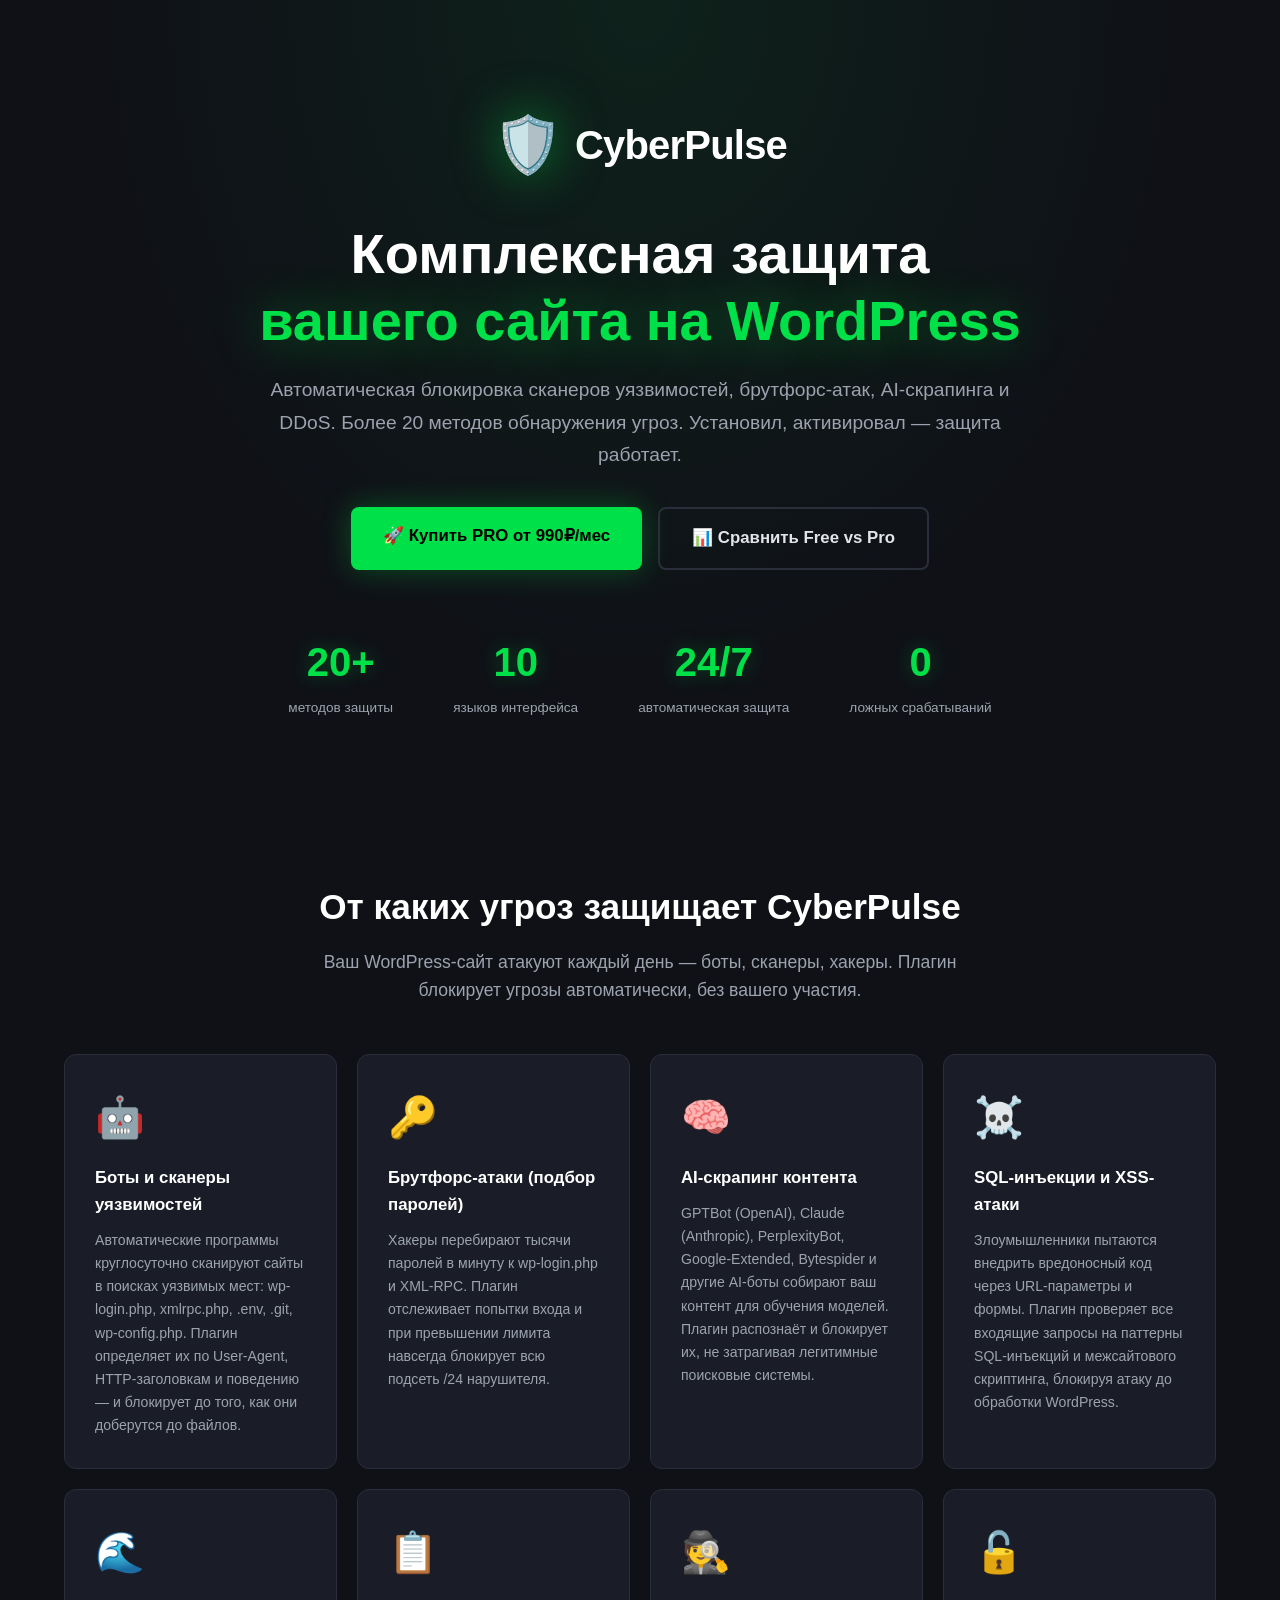
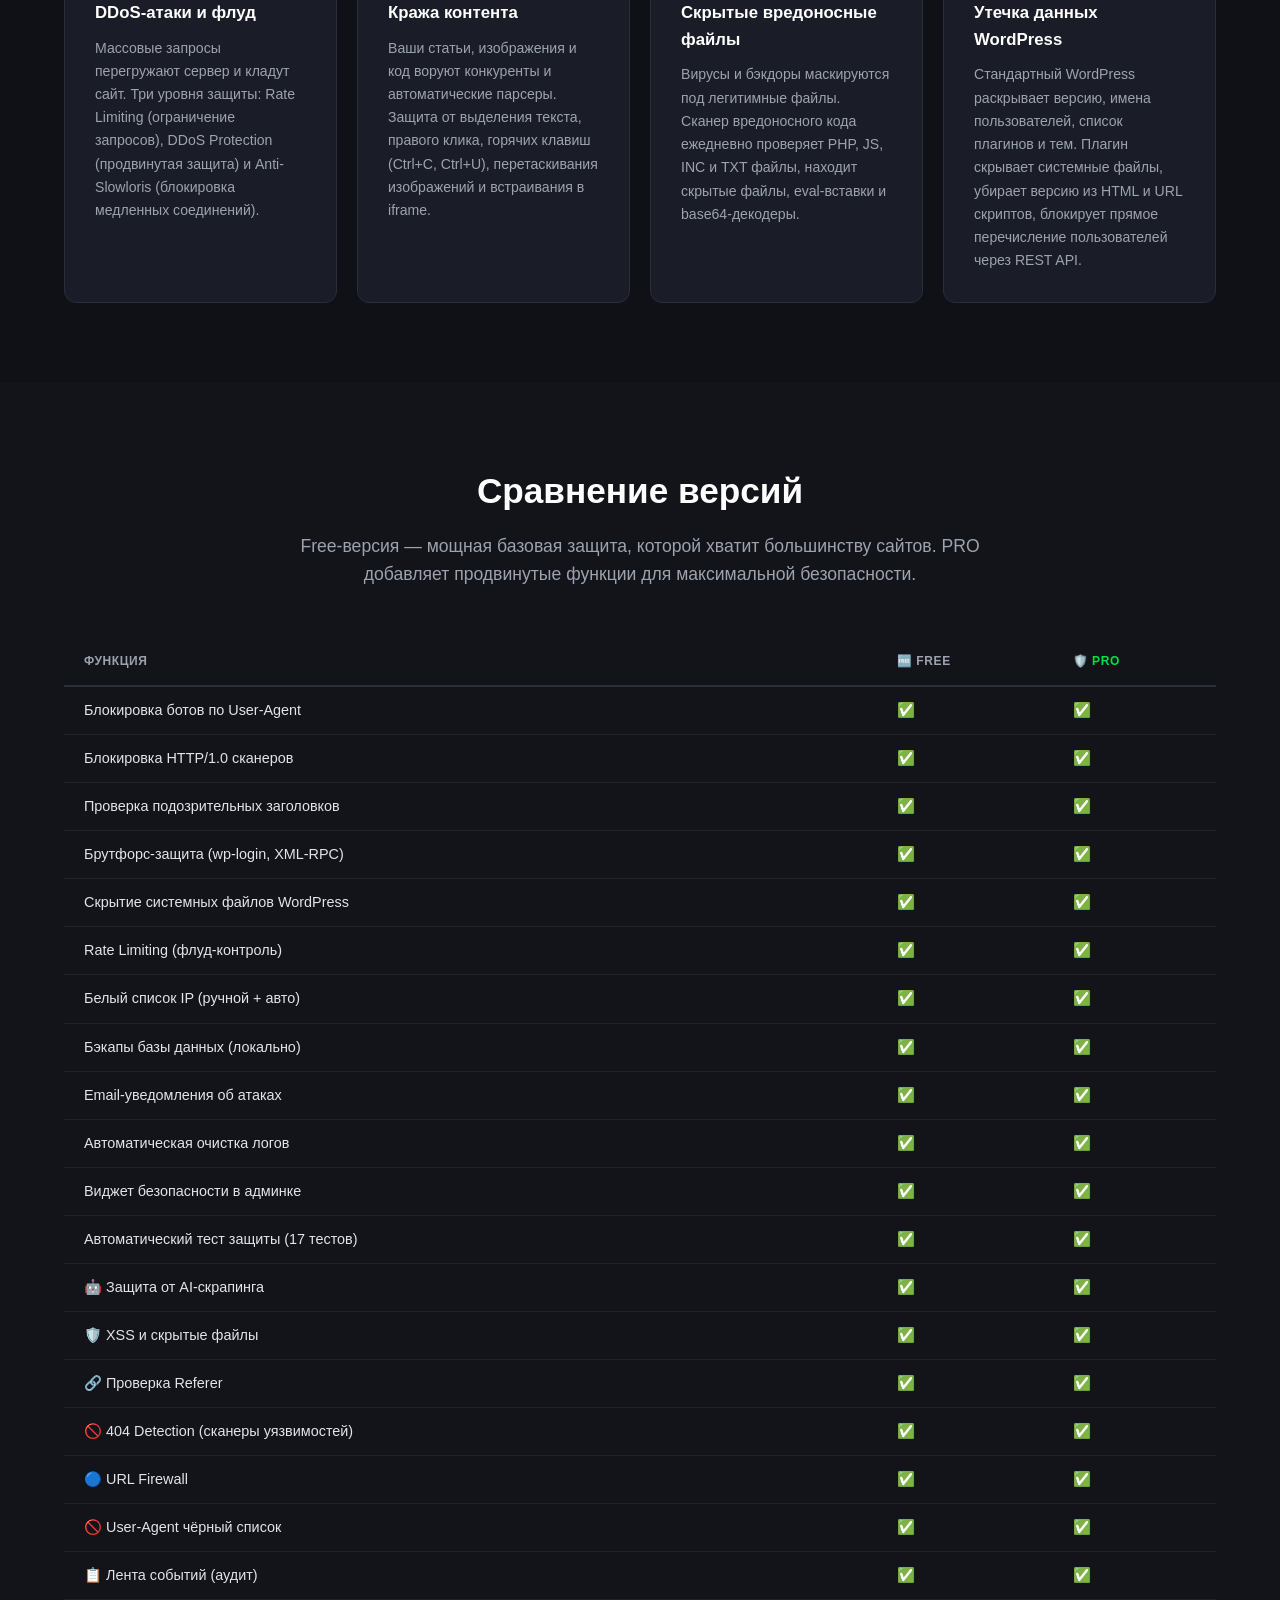
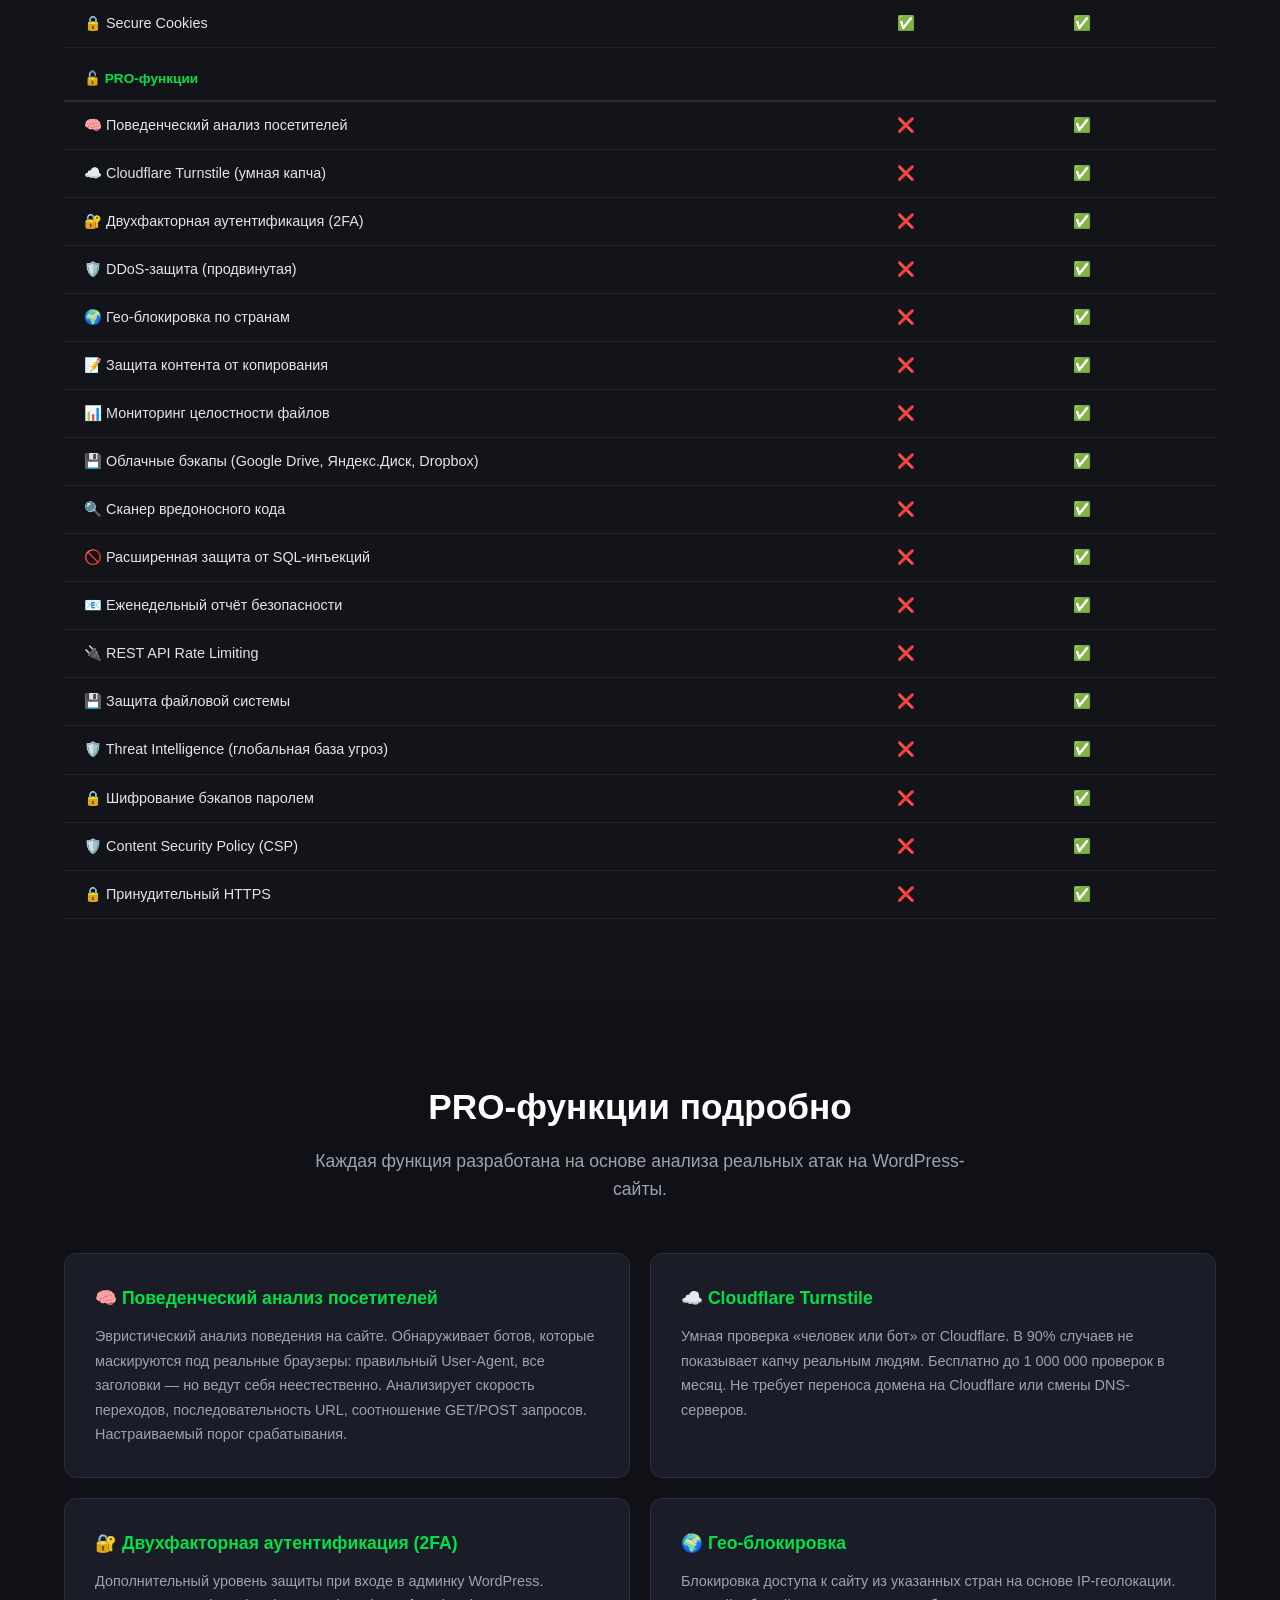
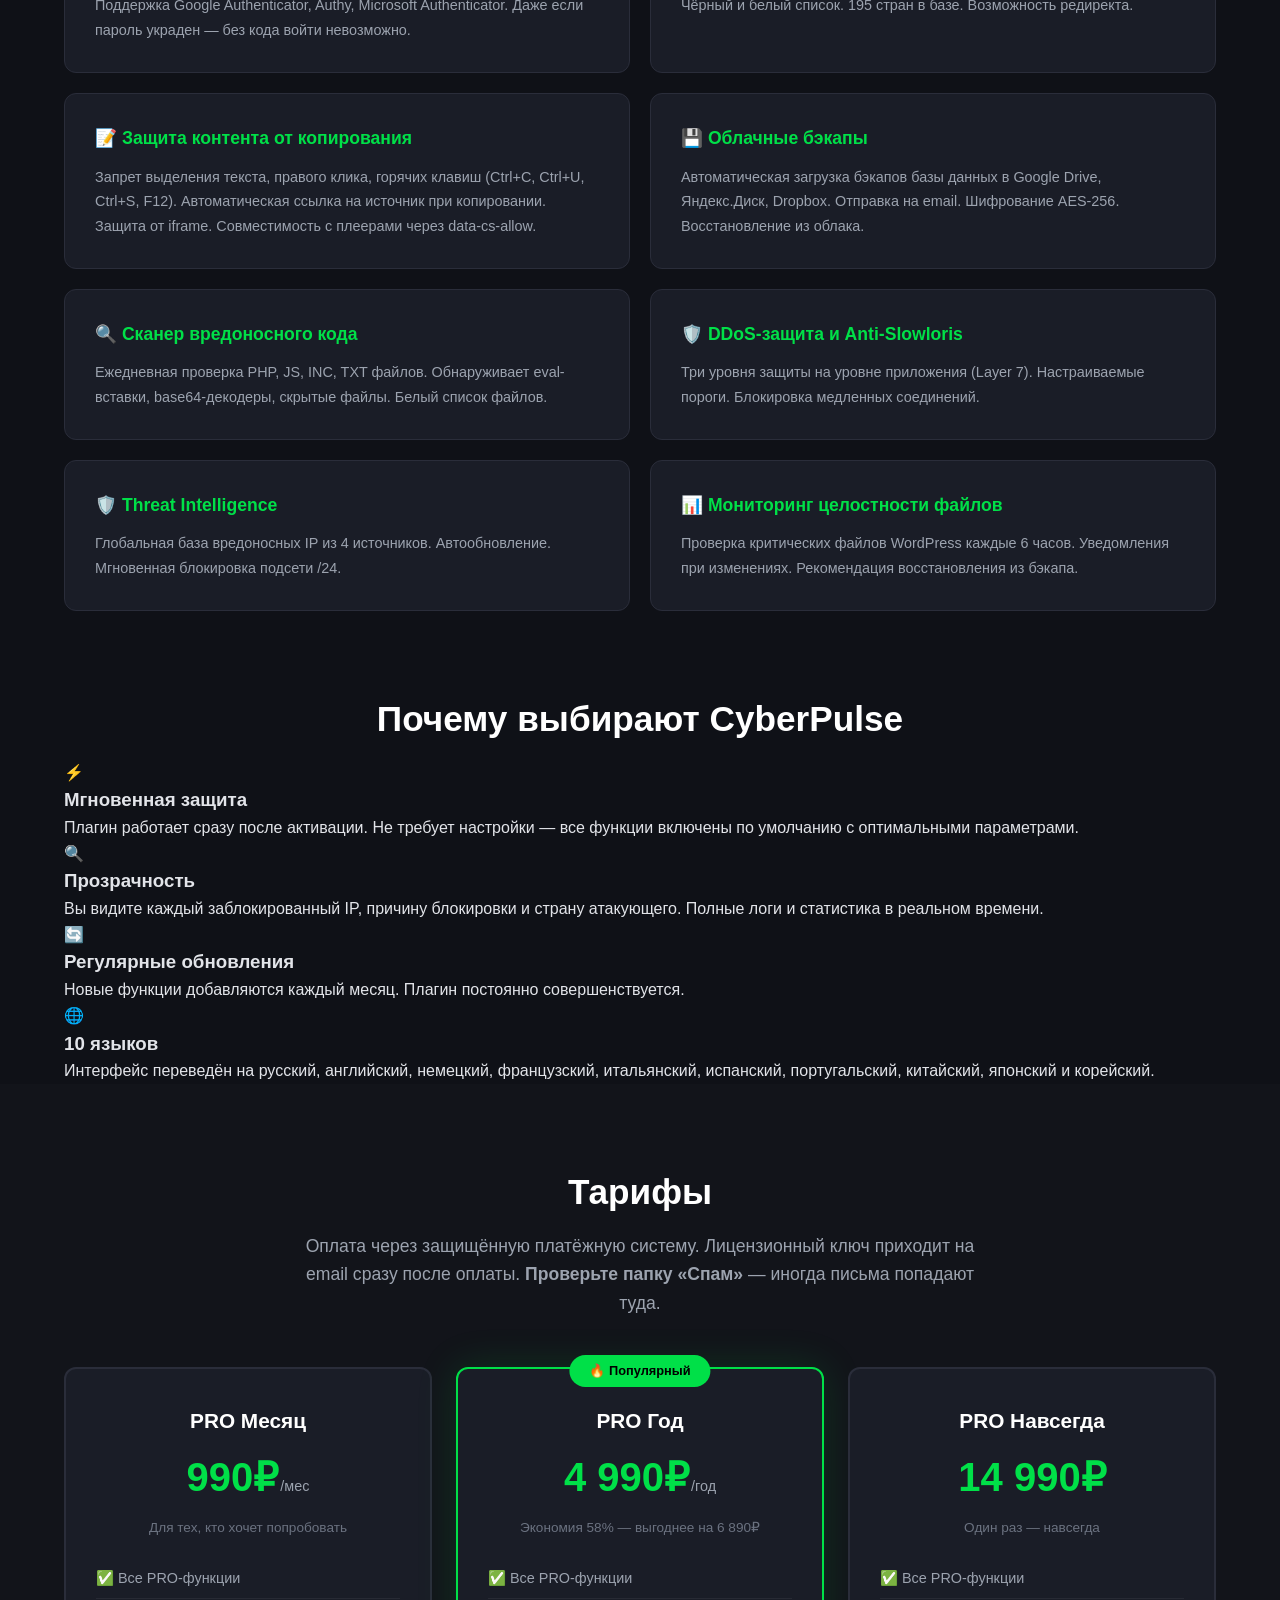
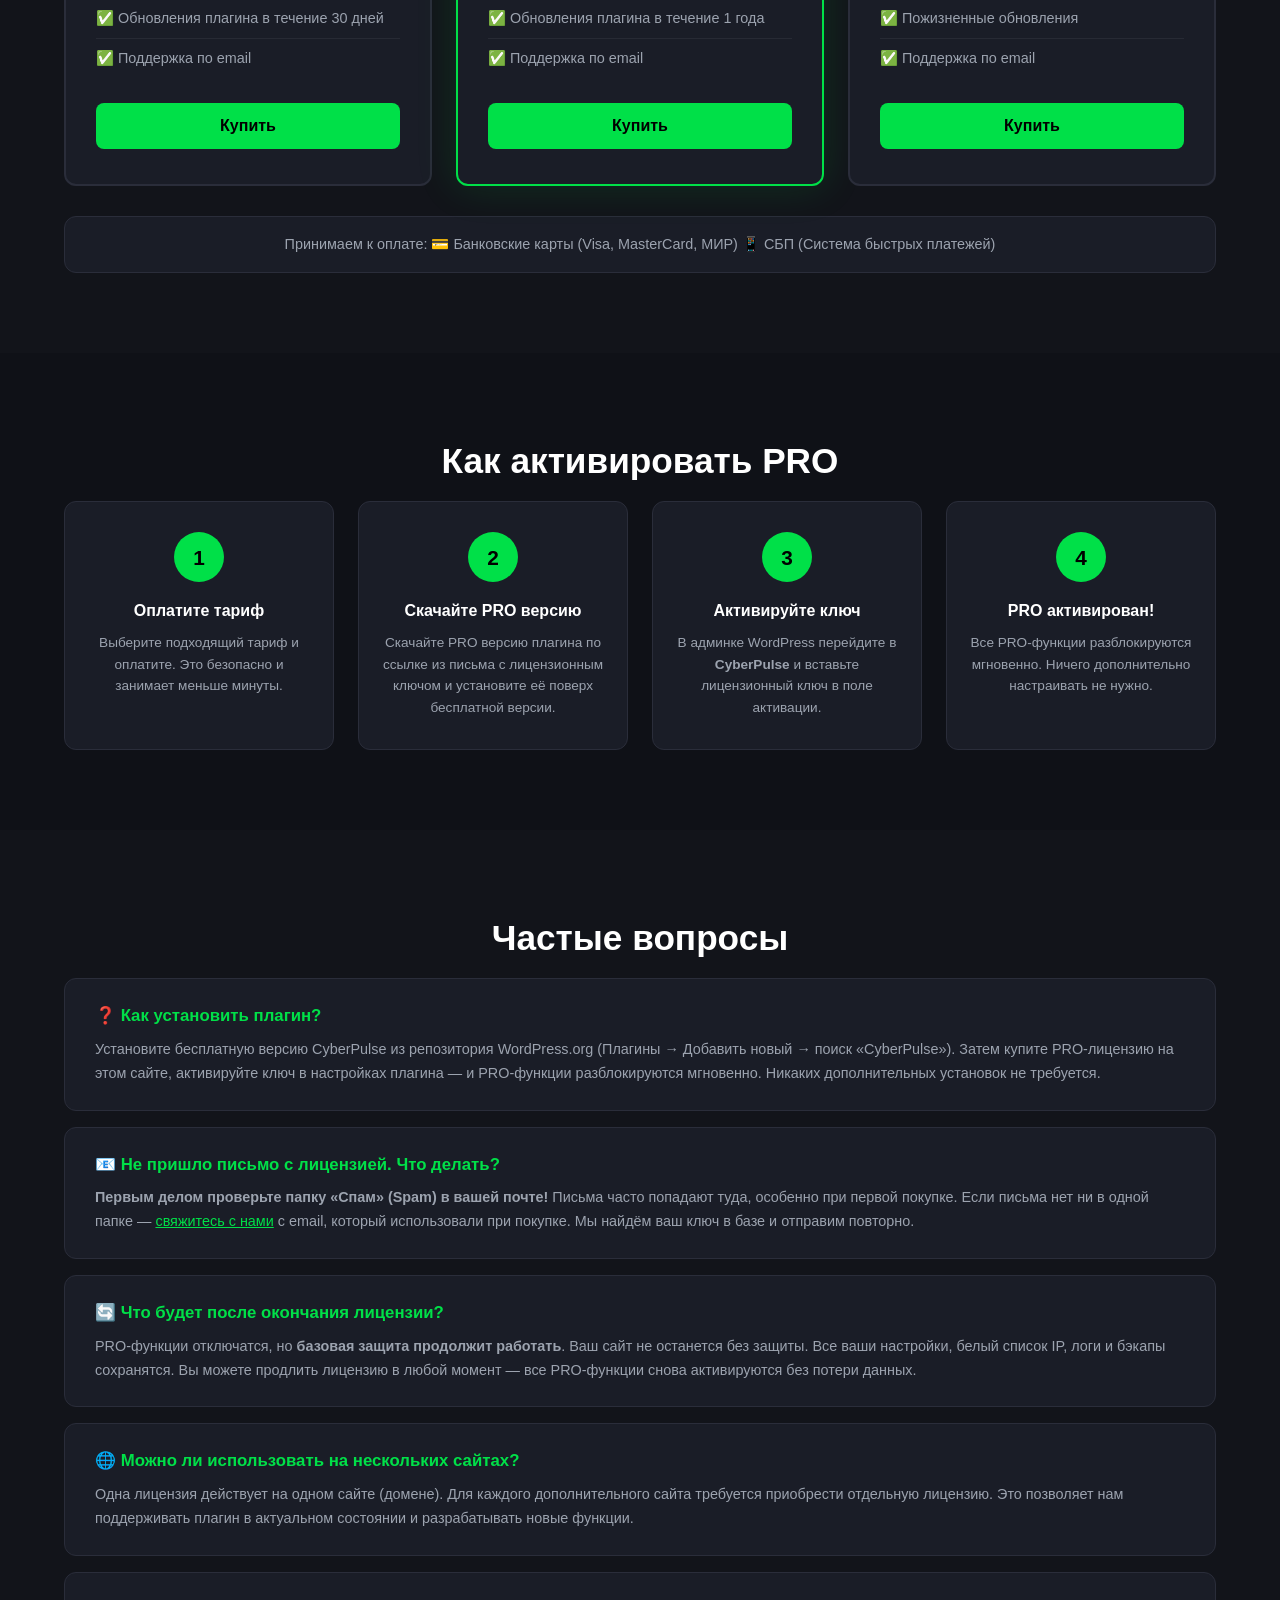
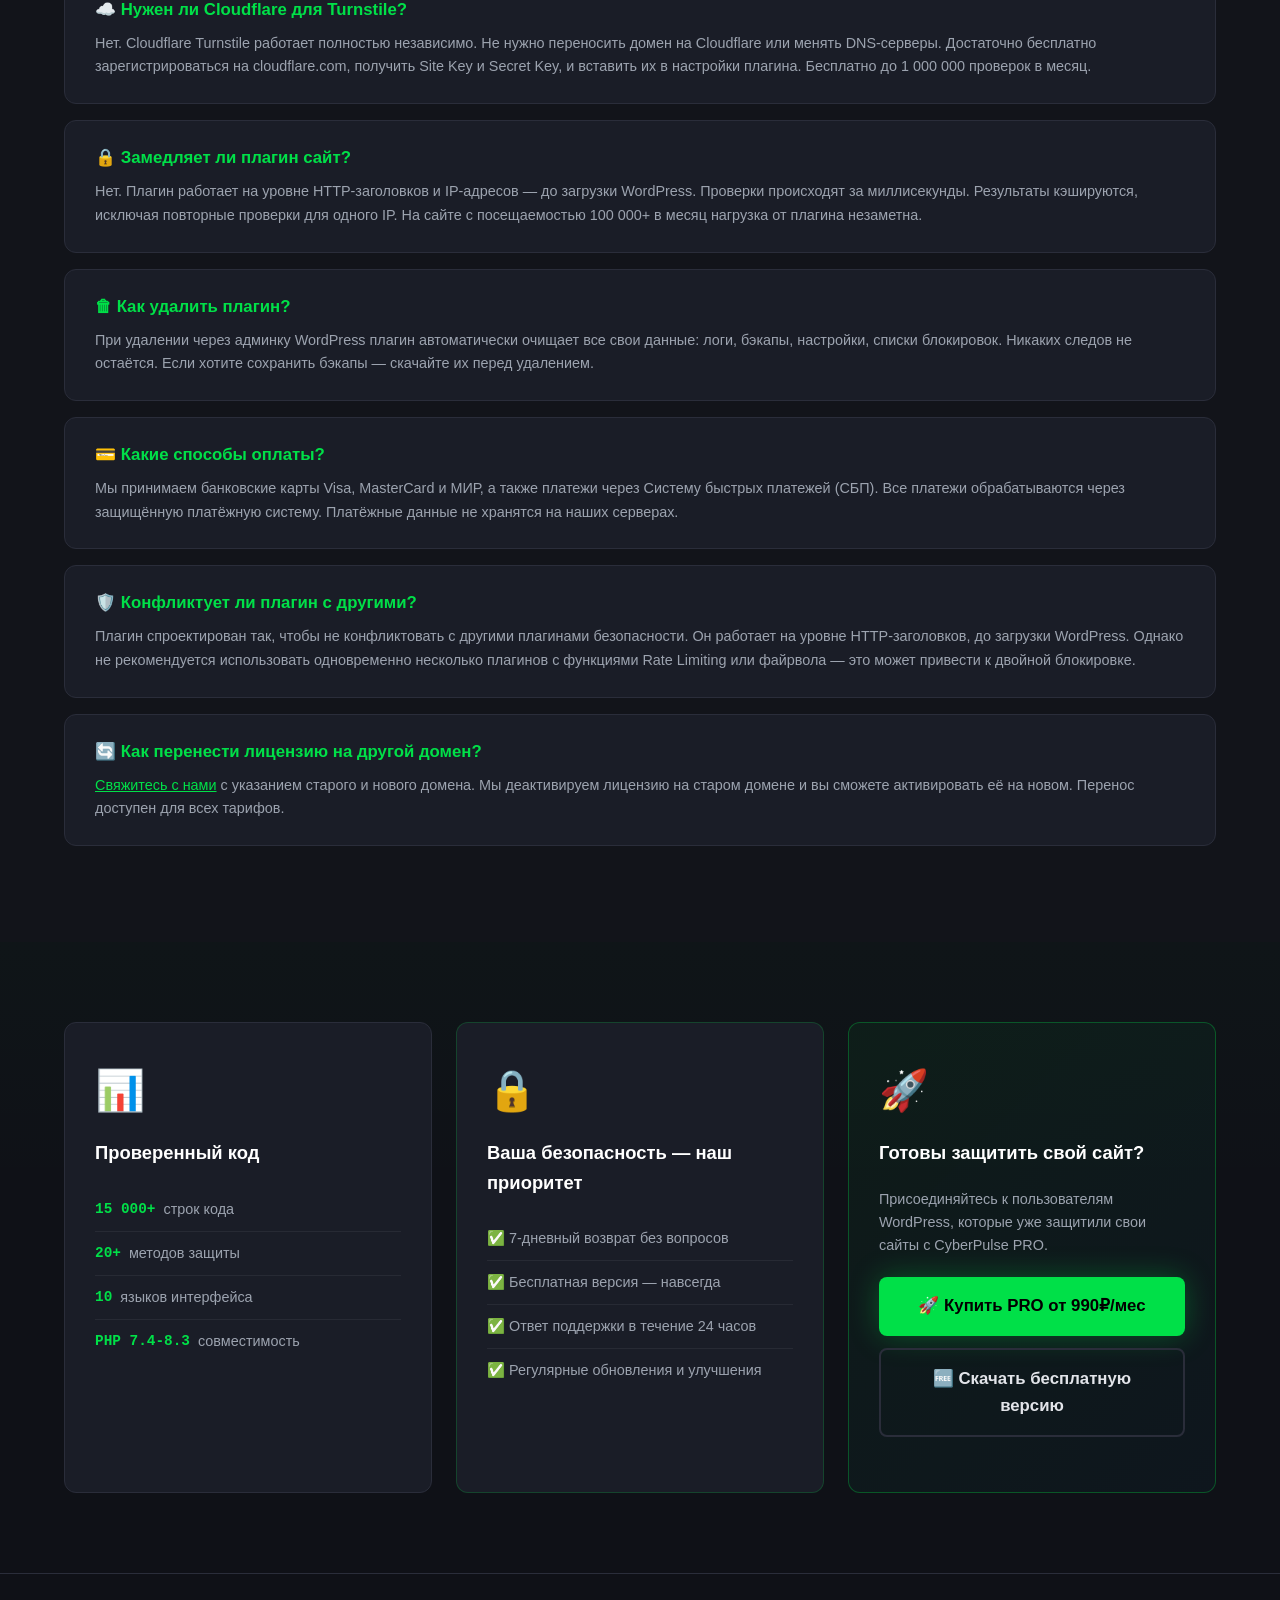
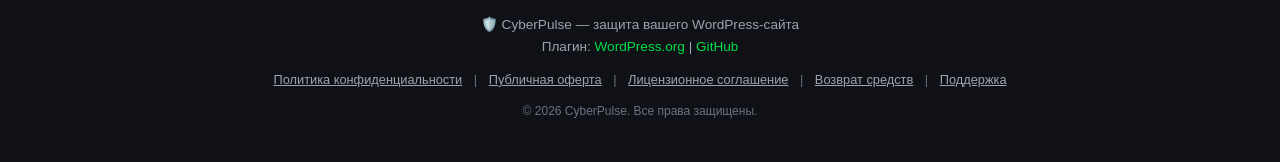
==== commit 44d5b061: "FIX Update index.html" ====
--- a/index.html
+++ b/index.html
@@ -3,45 +3,27 @@
 <head>
     <meta charset="UTF-8">
     <meta name="viewport" content="width=device-width, initial-scale=1.0">
-    <title>Cyber Security PRO — Защита WordPress от ботов, атак и взлома</title>
-    <meta name="description" content="Комплексная защита WordPress: блокировка ботов, брутфорс-атак, AI-скрапинга, DDoS. 30+ методов. Бесплатная и PRO версия. 10 языков.">
+    <title>CyberPulse — Защита WordPress от ботов, атак и взлома</title>
+    <meta name="description" content="Комплексная защита WordPress: блокировка ботов, брутфорс-атак, AI-скрапинга, DDoS. 20+ методов. Бесплатная и PRO версия. 10 языков.">
     <meta name="keywords" content="wordpress security, защита wordpress, плагин безопасности, firewall, bot protection, brute force, ddos protection, wordpress plugin">
-    
-    <!-- Open Graph -->
-    <meta property="og:title" content="Cyber Security PRO — Защита WordPress">
-    <meta property="og:description" content="Комплексная защита WordPress от ботов, брутфорса, AI-скрапинга и DDoS-атак. 30+ методов. 10 языков.">
-    <meta property="og:image" content="https://gataurus.github.io/cyber-security/icon-512x512.png">
-    <meta property="og:url" content="https://gataurus.github.io/cyber-security/">
+    <meta property="og:title" content="CyberPulse — Защита WordPress">
+    <meta property="og:description" content="Комплексная защита WordPress от ботов, брутфорса, AI-скрапинга и DDoS-атак. 20+ методов. 10 языков.">
+    <meta property="og:image" content="https://gataurus.github.io/cyberpulse/icon-512x512.png">
+    <meta property="og:url" content="https://gataurus.github.io/cyberpulse/">
     <meta property="og:type" content="website">
-    
-    <!-- Twitter Card -->
     <meta name="twitter:card" content="summary_large_image">
-    <meta name="twitter:title" content="Cyber Security PRO — Защита WordPress">
+    <meta name="twitter:title" content="CyberPulse — Защита WordPress">
     <meta name="twitter:description" content="Комплексная защита WordPress от ботов, брутфорса, AI-скрапинга и DDoS-атак.">
-    <meta name="twitter:image" content="https://gataurus.github.io/cyber-security/icon-512x512.png">
-    
-    <!-- Canonical -->
-    <link rel="canonical" href="https://gataurus.github.io/cyber-security/">
-    
-    <!-- Языки -->
-    <link rel="alternate" hreflang="ru" href="https://gataurus.github.io/cyber-security/">
-    <link rel="alternate" hreflang="en" href="https://gataurus.github.io/cyber-security/">
-    <link rel="alternate" hreflang="de" href="https://gataurus.github.io/cyber-security/">
-    <link rel="alternate" hreflang="fr" href="https://gataurus.github.io/cyber-security/">
-    <link rel="alternate" hreflang="it" href="https://gataurus.github.io/cyber-security/">
-    <link rel="alternate" hreflang="es" href="https://gataurus.github.io/cyber-security/">
-    <link rel="alternate" hreflang="pt" href="https://gataurus.github.io/cyber-security/">
-    <link rel="alternate" hreflang="zh" href="https://gataurus.github.io/cyber-security/">
-    <link rel="alternate" hreflang="ja" href="https://gataurus.github.io/cyber-security/">
-    <link rel="alternate" hreflang="ko" href="https://gataurus.github.io/cyber-security/">
-    <link rel="alternate" hreflang="x-default" href="https://gataurus.github.io/cyber-security/">
-    
-    <!-- Schema.org -->
+    <meta name="twitter:image" content="https://gataurus.github.io/cyberpulse/icon-512x512.png">
+    <link rel="canonical" href="https://gataurus.github.io/cyberpulse/">
+    <link rel="alternate" hreflang="ru" href="https://gataurus.github.io/cyberpulse/">
+    <link rel="alternate" hreflang="en" href="https://gataurus.github.io/cyberpulse/">
+    <link rel="alternate" hreflang="x-default" href="https://gataurus.github.io/cyberpulse/">
     <script type="application/ld+json">
     {
         "@context": "https://schema.org",
         "@type": "SoftwareApplication",
-        "name": "Cyber Security PRO",
+        "name": "CyberPulse",
         "applicationCategory": "SecurityApplication",
         "operatingSystem": "WordPress",
         "description": "Комплексная защита WordPress от ботов, брутфорс-атак, AI-скрапинга и DDoS.",
@@ -56,15 +38,10 @@
         }
     }
     </script>
-    
-    <!-- PWA -->
     <link rel="manifest" href="manifest.json">
-    
-    <!-- Favicons -->
     <link rel="icon" type="image/svg+xml" href="favicon.svg">
     <link rel="icon" type="image/png" sizes="32x32" href="favicon-32x32.png">
     <link rel="icon" type="image/png" sizes="512x512" href="icon-512x512.png">
-    
     <link rel="stylesheet" href="css/style.css">
     <script src="js/translations.js"></script>
     <script src="js/i18n.js"></script>
@@ -78,20 +55,19 @@
     <div class="container">
         <div class="hero-logo">
             <span class="hero-shield" aria-label="Shield">🛡️</span>
-            <span class="hero-brand">Cyber Security</span>
-            <span class="hero-badge-pro">PRO</span>
+            <span class="hero-brand">CyberPulse</span>
         </div>
         <h1 class="hero-title">
             <span data-i18n="hero_title">Комплексная защита</span><br>
             <span class="text-green" data-i18n="hero_title_green">вашего сайта на WordPress</span>
         </h1>
-        <p class="hero-subtitle" data-i18n="hero_subtitle">Автоматическая блокировка сканеров уязвимостей, брутфорс-атак, AI-скрапинга и DDoS. Более 30 методов обнаружения угроз. Установил, активировал — защита работает.</p>
+        <p class="hero-subtitle" data-i18n="hero_subtitle">Автоматическая блокировка сканеров уязвимостей, брутфорс-атак, AI-скрапинга и DDoS. Более 20 методов обнаружения угроз. Установил, активировал — защита работает.</p>
         <div class="hero-buttons">
             <a href="#pricing" class="btn btn-green" data-i18n="hero_btn_buy">🚀 Купить PRO от 990₽/мес</a>
             <a href="#comparison" class="btn btn-outline" data-i18n="hero_btn_compare">📊 Сравнить Free vs Pro</a>
         </div>
         <div class="hero-stats">
-            <div class="stat"><span class="stat-number">30+</span><span class="stat-label" data-i18n="stat_methods">методов защиты</span></div>
+            <div class="stat"><span class="stat-number">20+</span><span class="stat-label" data-i18n="stat_methods">методов защиты</span></div>
             <div class="stat"><span class="stat-number">10</span><span class="stat-label" data-i18n="stat_languages">языков интерфейса</span></div>
             <div class="stat"><span class="stat-number">24/7</span><span class="stat-label" data-i18n="stat_protection">автоматическая защита</span></div>
             <div class="stat"><span class="stat-number">0</span><span class="stat-label" data-i18n="stat_false">ложных срабатываний</span></div>
@@ -102,7 +78,7 @@
 <!-- THREATS -->
 <section class="threats">
     <div class="container">
-        <h2 class="section-title" data-i18n="threats_title">От каких угроз защищает Cyber Security</h2>
+        <h2 class="section-title" data-i18n="threats_title">От каких угроз защищает CyberPulse</h2>
         <p class="section-subtitle" data-i18n="threats_subtitle">Ваш WordPress-сайт атакуют каждый день — боты, сканеры, хакеры. Плагин блокирует угрозы автоматически, без вашего участия.</p>
         <div class="threats-grid">
             <div class="threat-card"><div class="threat-icon" aria-label="Bot">🤖</div><h3 data-i18n="threat1_title">Боты и сканеры уязвимостей</h3><p data-i18n="threat1_desc">Автоматические программы круглосуточно сканируют сайты в поисках уязвимых мест: wp-login.php, xmlrpc.php, .env, .git, wp-config.php. Плагин определяет их по User-Agent, HTTP-заголовкам и поведению — и блокирует до того, как они доберутся до файлов.</p></div>
@@ -137,7 +113,15 @@
                     <tr><td data-i18n="table_alerts">Email-уведомления об атаках</td><td>✅</td><td>✅</td></tr>
                     <tr><td data-i18n="table_log_cleanup">Автоматическая очистка логов</td><td>✅</td><td>✅</td></tr>
                     <tr><td data-i18n="table_dashboard">Виджет безопасности в админке</td><td>✅</td><td>✅</td></tr>
-                    <tr><td data-i18n="table_test">Автоматический тест защиты (20 тестов)</td><td>✅</td><td>✅</td></tr>
+                    <tr><td data-i18n="table_test">Автоматический тест защиты (17 тестов)</td><td>✅</td><td>✅</td></tr>
+                    <tr><td data-i18n="table_ai_free">🤖 Защита от AI-скрапинга</td><td>✅</td><td>✅</td></tr>
+                    <tr><td data-i18n="table_xss">🛡️ XSS и скрытые файлы</td><td>✅</td><td>✅</td></tr>
+                    <tr><td data-i18n="table_referer">🔗 Проверка Referer</td><td>✅</td><td>✅</td></tr>
+                    <tr><td data-i18n="table_404">🚫 404 Detection (сканеры уязвимостей)</td><td>✅</td><td>✅</td></tr>
+                    <tr><td data-i18n="table_url_firewall">🔵 URL Firewall</td><td>✅</td><td>✅</td></tr>
+                    <tr><td data-i18n="table_ua_blacklist">🚫 User-Agent чёрный список</td><td>✅</td><td>✅</td></tr>
+                    <tr><td data-i18n="table_audit">📋 Лента событий (аудит)</td><td>✅</td><td>✅</td></tr>
+                    <tr><td data-i18n="table_secure_cookies">🔒 Secure Cookies</td><td>✅</td><td>✅</td></tr>
                     <tr class="divider"><td colspan="3" data-i18n="divider_pro">🔓 PRO-функции</td></tr>
                     <tr><td data-i18n="table_behavioral">🧠 Поведенческий анализ посетителей</td><td>❌</td><td>✅</td></tr>
                     <tr><td data-i18n="table_turnstile">☁️ Cloudflare Turnstile (умная капча)</td><td>❌</td><td>✅</td></tr>
@@ -145,7 +129,6 @@
                     <tr><td data-i18n="table_ddos">🛡️ DDoS-защита (продвинутая)</td><td>❌</td><td>✅</td></tr>
                     <tr><td data-i18n="table_geo">🌍 Гео-блокировка по странам</td><td>❌</td><td>✅</td></tr>
                     <tr><td data-i18n="table_content">📝 Защита контента от копирования</td><td>❌</td><td>✅</td></tr>
-                    <tr><td data-i18n="table_ai">🤖 Защита от AI-скрапинга</td><td>❌</td><td>✅</td></tr>
                     <tr><td data-i18n="table_integrity">📊 Мониторинг целостности файлов</td><td>❌</td><td>✅</td></tr>
                     <tr><td data-i18n="table_cloud">💾 Облачные бэкапы (Google Drive, Яндекс.Диск, Dropbox)</td><td>❌</td><td>✅</td></tr>
                     <tr><td data-i18n="table_malware">🔍 Сканер вредоносного кода</td><td>❌</td><td>✅</td></tr>
@@ -186,28 +169,12 @@
 <!-- WHY US -->
 <section class="why-us">
     <div class="container">
-        <h2 class="section-title" data-i18n="why_us_title">Почему выбирают Cyber Security</h2>
+        <h2 class="section-title" data-i18n="why_us_title">Почему выбирают CyberPulse</h2>
         <div class="why-us-grid">
-            <div class="why-us-card">
-                <div class="why-us-icon" aria-label="Lightning">⚡</div>
-                <h3 data-i18n="why_us_1_title">Мгновенная защита</h3>
-                <p data-i18n="why_us_1_desc">Плагин работает сразу после активации. Не требует настройки — все функции включены по умолчанию с оптимальными параметрами.</p>
-            </div>
-            <div class="why-us-card">
-                <div class="why-us-icon" aria-label="Magnifier">🔍</div>
-                <h3 data-i18n="why_us_2_title">Прозрачность</h3>
-                <p data-i18n="why_us_2_desc">Вы видите каждый заблокированный IP, причину блокировки и страну атакующего. Полные логи и статистика в реальном времени.</p>
-            </div>
-            <div class="why-us-card">
-                <div class="why-us-icon" aria-label="Refresh">🔄</div>
-                <h3 data-i18n="why_us_3_title">Регулярные обновления</h3>
-                <p data-i18n="why_us_3_desc">База вредоносных IP обновляется автоматически из 4 источников. Новые функции добавляются каждый месяц.</p>
-            </div>
-            <div class="why-us-card">
-                <div class="why-us-icon" aria-label="Globe">🌐</div>
-                <h3 data-i18n="why_us_4_title">10 языков</h3>
-                <p data-i18n="why_us_4_desc">Интерфейс переведён на русский, английский, немецкий, французский, итальянский, испанский, португальский, китайский, японский и корейский.</p>
-            </div>
+            <div class="why-us-card"><div class="why-us-icon" aria-label="Lightning">⚡</div><h3 data-i18n="why_us_1_title">Мгновенная защита</h3><p data-i18n="why_us_1_desc">Плагин работает сразу после активации. Не требует настройки — все функции включены по умолчанию с оптимальными параметрами.</p></div>
+            <div class="why-us-card"><div class="why-us-icon" aria-label="Magnifier">🔍</div><h3 data-i18n="why_us_2_title">Прозрачность</h3><p data-i18n="why_us_2_desc">Вы видите каждый заблокированный IP, причину блокировки и страну атакующего. Полные логи и статистика в реальном времени.</p></div>
+            <div class="why-us-card"><div class="why-us-icon" aria-label="Refresh">🔄</div><h3 data-i18n="why_us_3_title">Регулярные обновления</h3><p data-i18n="why_us_3_desc">Новые функции добавляются каждый месяц. Плагин постоянно совершенствуется.</p></div>
+            <div class="why-us-card"><div class="why-us-icon" aria-label="Globe">🌐</div><h3 data-i18n="why_us_4_title">10 языков</h3><p data-i18n="why_us_4_desc">Интерфейс переведён на русский, английский, немецкий, французский, итальянский, испанский, португальский, китайский, японский и корейский.</p></div>
         </div>
     </div>
 </section>
@@ -218,46 +185,11 @@
         <h2 class="section-title" data-i18n="pricing_title">Тарифы</h2>
         <p class="section-subtitle" data-i18n-html="pricing_subtitle">Оплата через защищённую платёжную систему. Лицензионный ключ приходит на email сразу после оплаты. <strong>Проверьте папку «Спам»</strong> — иногда письма попадают туда.</p>
         <div class="pricing">
-            <div class="plan">
-                <div class="plan-name" data-i18n="plan_month">PRO Месяц</div>
-                <div class="plan-price"><span class="plan-price-num" data-i18n="plan_price_monthly">990₽</span><span class="plan-price-period" data-i18n="plan_price_period_monthly">/мес</span></div>
-                <p class="plan-desc" data-i18n="plan_month_desc">Для тех, кто хочет попробовать</p>
-                <ul>
-                    <li data-i18n="plan_feature1">✅ Все PRO-функции</li>
-                    <li data-i18n="plan_feature_updates">✅ Обновления плагина в течение 30 дней</li>
-                    <li data-i18n="plan_feature_support">✅ Поддержка по email</li>
-                </ul>
-                <button onclick="buyPlan('monthly')" class="btn-buy" data-i18n="btn_buy">Купить</button>
-            </div>
-            <div class="plan featured">
-                <div class="plan-badge" data-i18n="badge_popular">🔥 Популярный</div>
-                <div class="plan-name" data-i18n="plan_year">PRO Год</div>
-                <div class="plan-price"><span class="plan-price-num" data-i18n="plan_price_yearly">4 990₽</span><span class="plan-price-period" data-i18n="plan_price_period_yearly">/год</span></div>
-                <p class="plan-desc" data-i18n="plan_year_desc">Экономия 58% — выгоднее на 6 890₽</p>
-                <ul>
-                    <li data-i18n="plan_feature1">✅ Все PRO-функции</li>
-                    <li data-i18n="plan_feature_updates_year">✅ Обновления плагина в течение 1 года</li>
-                    <li data-i18n="plan_feature_support">✅ Поддержка по email</li>
-                </ul>
-                <button onclick="buyPlan('yearly')" class="btn-buy" data-i18n="btn_buy">Купить</button>
-            </div>
-            <div class="plan">
-                <div class="plan-name" data-i18n="plan_lifetime">PRO Навсегда</div>
-                <div class="plan-price"><span class="plan-price-num" data-i18n="plan_price_lifetime">14 990₽</span></div>
-                <p class="plan-desc" data-i18n="plan_lifetime_desc">Один раз — навсегда</p>
-                <ul>
-                    <li data-i18n="plan_feature1">✅ Все PRO-функции</li>
-                    <li data-i18n="plan_feature_lifetime">✅ Пожизненные обновления</li>
-                    <li data-i18n="plan_feature_support">✅ Поддержка по email</li>
-                </ul>
-                <button onclick="buyPlan('lifetime')" class="btn-buy" data-i18n="btn_buy">Купить</button>
-            </div>
-        </div>
-        <div class="payment-methods">
-            <span data-i18n="payment_methods">Принимаем к оплате:</span>
-            <span class="payment-icon">💳</span> <span data-i18n="payment_cards">Банковские карты (Visa, MasterCard, МИР)</span>
-            <span class="payment-icon">📱</span> <span data-i18n="payment_sbp">СБП (Система быстрых платежей)</span>
-        </div>
+            <div class="plan"><div class="plan-name" data-i18n="plan_month">PRO Месяц</div><div class="plan-price"><span class="plan-price-num" data-i18n="plan_price_monthly">990₽</span><span class="plan-price-period" data-i18n="plan_price_period_monthly">/мес</span></div><p class="plan-desc" data-i18n="plan_month_desc">Для тех, кто хочет попробовать</p><ul><li data-i18n="plan_feature1">✅ Все PRO-функции</li><li data-i18n="plan_feature_updates">✅ Обновления плагина в течение 30 дней</li><li data-i18n="plan_feature_support">✅ Поддержка по email</li></ul><button onclick="buyPlan('monthly')" class="btn-buy" data-i18n="btn_buy">Купить</button></div>
+            <div class="plan featured"><div class="plan-badge" data-i18n="badge_popular">🔥 Популярный</div><div class="plan-name" data-i18n="plan_year">PRO Год</div><div class="plan-price"><span class="plan-price-num" data-i18n="plan_price_yearly">4 990₽</span><span class="plan-price-period" data-i18n="plan_price_period_yearly">/год</span></div><p class="plan-desc" data-i18n="plan_year_desc">Экономия 58% — выгоднее на 6 890₽</p><ul><li data-i18n="plan_feature1">✅ Все PRO-функции</li><li data-i18n="plan_feature_updates_year">✅ Обновления плагина в течение 1 года</li><li data-i18n="plan_feature_support">✅ Поддержка по email</li></ul><button onclick="buyPlan('yearly')" class="btn-buy" data-i18n="btn_buy">Купить</button></div>
+            <div class="plan"><div class="plan-name" data-i18n="plan_lifetime">PRO Навсегда</div><div class="plan-price"><span class="plan-price-num" data-i18n="plan_price_lifetime">14 990₽</span></div><p class="plan-desc" data-i18n="plan_lifetime_desc">Один раз — навсегда</p><ul><li data-i18n="plan_feature1">✅ Все PRO-функции</li><li data-i18n="plan_feature_lifetime">✅ Пожизненные обновления</li><li data-i18n="plan_feature_support">✅ Поддержка по email</li></ul><button onclick="buyPlan('lifetime')" class="btn-buy" data-i18n="btn_buy">Купить</button></div>
+        </div>
+        <div class="payment-methods"><span data-i18n="payment_methods">Принимаем к оплате:</span> <span class="payment-icon">💳</span> <span data-i18n="payment_cards">Банковские карты (Visa, MasterCard, МИР)</span> <span class="payment-icon">📱</span> <span data-i18n="payment_sbp">СБП (Система быстрых платежей)</span></div>
     </div>
 </section>
 
@@ -267,8 +199,8 @@
         <h2 class="section-title" data-i18n="how_title">Как активировать PRO</h2>
         <div class="steps">
             <div class="step"><div class="step-number">1</div><h3 data-i18n="step1_title">Оплатите тариф</h3><p data-i18n="step1_desc">Выберите подходящий тариф и оплатите. Это безопасно и занимает меньше минуты.</p></div>
-            <div class="step"><div class="step-number">2</div><h3 data-i18n="step2_title">Получите ключ</h3><p data-i18n-html="step2_desc">Лицензионный ключ придёт на ваш email сразу после оплаты. <strong>Проверьте папку «Спам»!</strong></p></div>
-            <div class="step"><div class="step-number">3</div><h3 data-i18n="step3_title">Вставьте ключ</h3><p data-i18n-html="step3_desc">В админке WordPress перейдите в <strong>Cyber Security</strong> и вставьте ключ в поле активации.</p></div>
+            <div class="step"><div class="step-number">2</div><h3 data-i18n="step2_title">Скачайте PRO версию</h3><p data-i18n="step2_desc">Скачайте PRO версию плагина по ссылке из письма с лицензионным ключом и установите её поверх бесплатной версии.</p></div>
+            <div class="step"><div class="step-number">3</div><h3 data-i18n="step3_title">Активируйте ключ</h3><p data-i18n="step3_desc">В админке WordPress перейдите в <strong>CyberPulse</strong> и вставьте лицензионный ключ в поле активации.</p></div>
             <div class="step"><div class="step-number">4</div><h3 data-i18n="step4_title">PRO активирован!</h3><p data-i18n="step4_desc">Все PRO-функции разблокируются мгновенно. Ничего дополнительно настраивать не нужно.</p></div>
         </div>
     </div>
@@ -278,9 +210,9 @@
 <section class="faq">
     <div class="container">
         <h2 class="section-title" data-i18n="faq_title">Частые вопросы</h2>
-        <div class="faq-item"><h3 data-i18n="faq1_q">❓ Как установить плагин?</h3><p data-i18n="faq1_a">Установите бесплатную версию Cyber Security из репозитория WordPress.org (Плагины → Добавить новый → поиск «Cyber Security»). Затем купите PRO-лицензию на этом сайте, активируйте ключ в настройках плагина — и PRO-функции разблокируются мгновенно. Никаких дополнительных установок не требуется.</p></div>
+        <div class="faq-item"><h3 data-i18n="faq1_q">❓ Как установить плагин?</h3><p data-i18n="faq1_a">Установите бесплатную версию CyberPulse из репозитория WordPress.org (Плагины → Добавить новый → поиск «CyberPulse»). Затем купите PRO-лицензию на этом сайте, активируйте ключ в настройках плагина — и PRO-функции разблокируются мгновенно. Никаких дополнительных установок не требуется.</p></div>
         <div class="faq-item"><h3 data-i18n="faq2_q">📧 Не пришло письмо с лицензией. Что делать?</h3><p data-i18n-html="faq2_a"><strong>Первым делом проверьте папку «Спам» (Spam) в вашей почте!</strong> Письма часто попадают туда, особенно при первой покупке. Если письма нет ни в одной папке — <a href="docs/contact">свяжитесь с нами</a> с email, который использовали при покупке. Мы найдём ваш ключ в базе и отправим повторно.</p></div>
-        <div class="faq-item"><h3 data-i18n="faq3_q">🔄 Что будет после окончания лицензии?</h3><p data-i18n-html="faq3_a">PRO-функции отключатся, но <strong>базовая защита продолжит работать</strong>. Ваш сайт не останется без защиты. Все ваши настройки, белый список IP, логи и бэкапы сохранятся. Вы можете продлить лицензию в любой момент — все PRO-функции снова активируются без потери данных.</p></div>
+        <div class="faq-item"><h3 data-i18n="faq3_q">🔄 Что будет после окончания лицензии?</h3><p data-i18n="faq3_a">PRO-функции отключатся, но <strong>базовая защита продолжит работать</strong>. Ваш сайт не останется без защиты. Все ваши настройки, белый список IP, логи и бэкапы сохранятся. Вы можете продлить лицензию в любой момент — все PRO-функции снова активируются без потери данных.</p></div>
         <div class="faq-item"><h3 data-i18n="faq4_q">🌐 Можно ли использовать на нескольких сайтах?</h3><p data-i18n="faq4_a">Одна лицензия действует на одном сайте (домене). Для каждого дополнительного сайта требуется приобрести отдельную лицензию. Это позволяет нам поддерживать плагин в актуальном состоянии и разрабатывать новые функции.</p></div>
         <div class="faq-item"><h3 data-i18n="faq5_q">☁️ Нужен ли Cloudflare для Turnstile?</h3><p data-i18n="faq5_a">Нет. Cloudflare Turnstile работает полностью независимо. Не нужно переносить домен на Cloudflare или менять DNS-серверы. Достаточно бесплатно зарегистрироваться на cloudflare.com, получить Site Key и Secret Key, и вставить их в настройки плагина. Бесплатно до 1 000 000 проверок в месяц.</p></div>
         <div class="faq-item"><h3 data-i18n="faq6_q">🔒 Замедляет ли плагин сайт?</h3><p data-i18n="faq6_a">Нет. Плагин работает на уровне HTTP-заголовков и IP-адресов — до загрузки WordPress. Проверки происходят за миллисекунды. Результаты кэшируются, исключая повторные проверки для одного IP. На сайте с посещаемостью 100 000+ в месяц нагрузка от плагина незаметна.</p></div>
@@ -295,35 +227,9 @@
 <section class="cta-final">
     <div class="container">
         <div class="cta-final-grid">
-            <div class="cta-card">
-                <div class="cta-card-icon" aria-label="Chart">📊</div>
-                <h3 data-i18n="cta_stats_title">Проверенный код</h3>
-                <ul class="cta-stats-list">
-                    <li><span class="cta-stat-num">15 000+</span> <span data-i18n="cta_stat_lines">строк кода</span></li>
-                    <li><span class="cta-stat-num">30+</span> <span data-i18n="cta_stat_methods">методов защиты</span></li>
-                    <li><span class="cta-stat-num">10</span> <span data-i18n="cta_stat_langs">языков интерфейса</span></li>
-                    <li><span class="cta-stat-num">PHP 7.4-8.3</span> <span data-i18n="cta_stat_php">совместимость</span></li>
-                </ul>
-            </div>
-            <div class="cta-card cta-card-guarantee">
-                <div class="cta-card-icon" aria-label="Lock">🔒</div>
-                <h3 data-i18n="cta_guarantee_title">Ваша безопасность — наш приоритет</h3>
-                <ul class="cta-guarantee-list">
-                    <li data-i18n="cta_guarantee_1">✅ 7-дневный возврат без вопросов</li>
-                    <li data-i18n="cta_guarantee_2">✅ Бесплатная версия — навсегда</li>
-                    <li data-i18n="cta_guarantee_3">✅ Ответ поддержки в течение 24 часов</li>
-                    <li data-i18n="cta_guarantee_4">✅ Регулярные обновления и улучшения</li>
-                </ul>
-            </div>
-            <div class="cta-card cta-card-action">
-                <div class="cta-card-icon" aria-label="Rocket">🚀</div>
-                <h3 data-i18n="cta_action_title">Готовы защитить свой сайт?</h3>
-                <p data-i18n="cta_action_desc">Присоединяйтесь к пользователям WordPress, которые уже защитили свои сайты с Cyber Security PRO.</p>
-                <div class="cta-buttons">
-                    <a href="#pricing" class="btn btn-green" data-i18n="cta_btn_buy">🚀 Купить PRO от 990₽/мес</a>
-                    <a href="https://wordpress.org/plugins/cyber-security/" target="_blank" class="btn btn-outline" data-i18n="cta_btn_free">🆓 Скачать бесплатную версию</a>
-                </div>
-            </div>
+            <div class="cta-card"><div class="cta-card-icon" aria-label="Chart">📊</div><h3 data-i18n="cta_stats_title">Проверенный код</h3><ul class="cta-stats-list"><li><span class="cta-stat-num">15 000+</span> <span data-i18n="cta_stat_lines">строк кода</span></li><li><span class="cta-stat-num">20+</span> <span data-i18n="cta_stat_methods">методов защиты</span></li><li><span class="cta-stat-num">10</span> <span data-i18n="cta_stat_langs">языков интерфейса</span></li><li><span class="cta-stat-num">PHP 7.4-8.3</span> <span data-i18n="cta_stat_php">совместимость</span></li></ul></div>
+            <div class="cta-card cta-card-guarantee"><div class="cta-card-icon" aria-label="Lock">🔒</div><h3 data-i18n="cta_guarantee_title">Ваша безопасность — наш приоритет</h3><ul class="cta-guarantee-list"><li data-i18n="cta_guarantee_1">✅ 7-дневный возврат без вопросов</li><li data-i18n="cta_guarantee_2">✅ Бесплатная версия — навсегда</li><li data-i18n="cta_guarantee_3">✅ Ответ поддержки в течение 24 часов</li><li data-i18n="cta_guarantee_4">✅ Регулярные обновления и улучшения</li></ul></div>
+            <div class="cta-card cta-card-action"><div class="cta-card-icon" aria-label="Rocket">🚀</div><h3 data-i18n="cta_action_title">Готовы защитить свой сайт?</h3><p data-i18n="cta_action_desc">Присоединяйтесь к пользователям WordPress, которые уже защитили свои сайты с CyberPulse PRO.</p><div class="cta-buttons"><a href="#pricing" class="btn btn-green" data-i18n="cta_btn_buy">🚀 Купить PRO от 990₽/мес</a><a href="https://wordpress.org/plugins/cybershield-security/" target="_blank" class="btn btn-outline" data-i18n="cta_btn_free">🆓 Скачать бесплатную версию</a></div></div>
         </div>
     </div>
 </section>
@@ -331,20 +237,10 @@
 <!-- FOOTER -->
 <footer class="footer">
     <div class="container">
-        <p data-i18n="footer_text">🛡️ Cyber Security PRO — защита вашего WordPress-сайта</p>
-        <p>Плагин: <a href="https://wordpress.org/plugins/cyber-security/">WordPress.org</a> | <a href="https://github.com/gataurus/cyber-security">GitHub</a></p>
-        <div class="footer-links">
-            <a href="docs/privacy" data-i18n="footer_privacy">Политика конфиденциальности</a>
-            <span>|</span>
-            <a href="docs/terms" data-i18n="footer_terms">Публичная оферта</a>
-            <span>|</span>
-            <a href="docs/license" data-i18n="footer_license">Лицензионное соглашение</a>
-            <span>|</span>
-            <a href="docs/refund" data-i18n="footer_refund">Возврат средств</a>
-            <span>|</span>
-            <a href="docs/contact" data-i18n="footer_contact_page">Контакты</a>
-        </div>
-        <p class="copyright" data-i18n="footer_copyright">© 2026 Cyber Security. Все права защищены.</p>
+        <p data-i18n="footer_text">🛡️ CyberPulse — защита вашего WordPress-сайта</p>
+        <p>Плагин: <a href="https://wordpress.org/plugins/cyberpulse/">WordPress.org</a> | <a href="https://github.com/gataurus/cyberpulse">GitHub</a></p>
+        <div class="footer-links"><a href="docs/privacy" data-i18n="footer_privacy">Политика конфиденциальности</a> <span>|</span> <a href="docs/terms" data-i18n="footer_terms">Публичная оферта</a> <span>|</span> <a href="docs/license" data-i18n="footer_license">Лицензионное соглашение</a> <span>|</span> <a href="docs/refund" data-i18n="footer_refund">Возврат средств</a> <span>|</span> <a href="docs/contact" data-i18n="footer_contact_page">Поддержка</a></div>
+        <p class="copyright" data-i18n="footer_copyright">© 2026 CyberPulse. Все права защищены.</p>
     </div>
 </footer>
 
@@ -352,7 +248,7 @@
 <div id="email-modal" class="modal" style="display:none;">
     <div class="modal-content">
         <h2 data-i18n="modal_title">Введите email для получения ключа</h2>
-        <p data-i18n-html="modal_desc">Лицензионный ключ будет отправлен на этот адрес сразу после оплаты. <strong>Проверьте папку «Спам»!</strong></p>
+        <p data-i18n-html="modal_desc"><strong>Лицензионный ключ и ссылка на скачивание PRO версии будут отправлены на этот адрес сразу после оплаты. Проверьте папку «Спам»!</strong></p>
         <input type="email" id="email-input" data-i18n-placeholder="modal_placeholder" placeholder="your@email.com" required>
         <p id="email-error" style="color:#ff4040;display:none;" data-i18n="modal_error">Введите корректный email</p>
         <button onclick="confirmEmail()" class="btn-buy" data-i18n="modal_continue">Продолжить</button>
